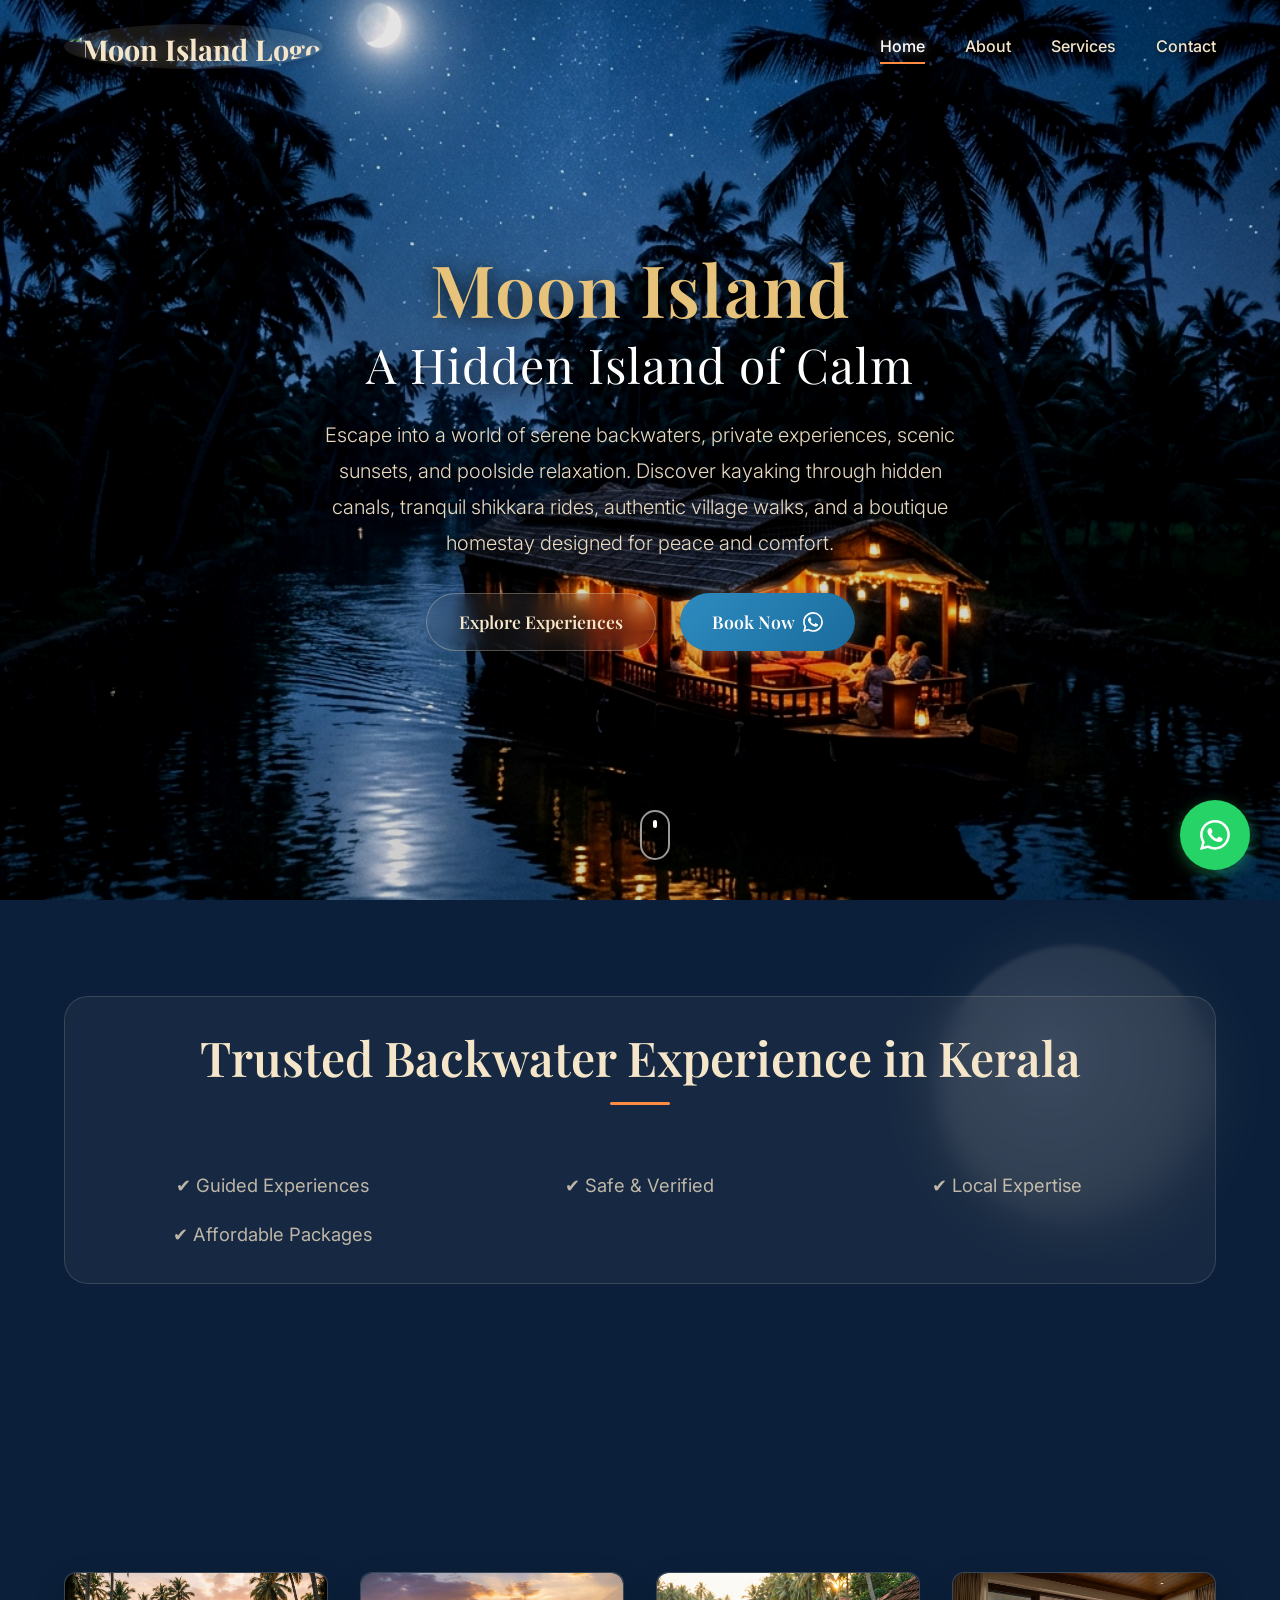
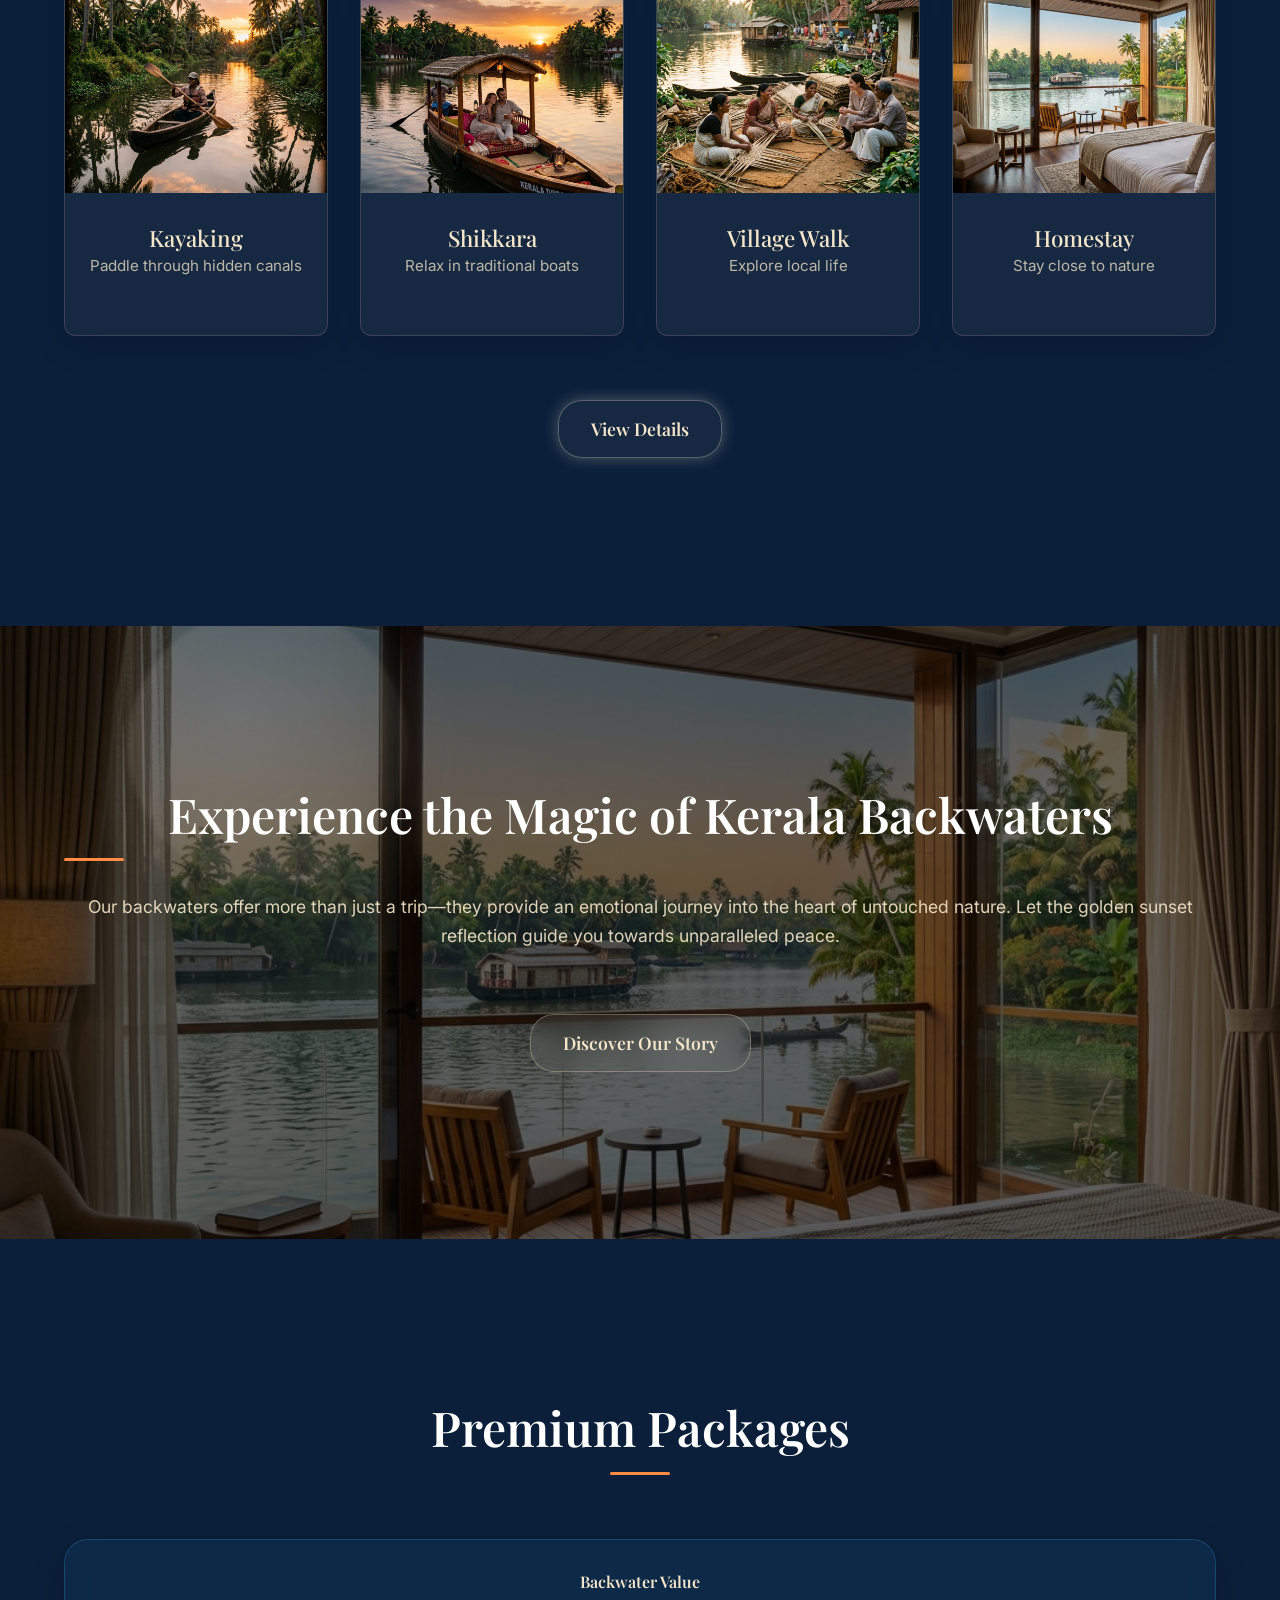
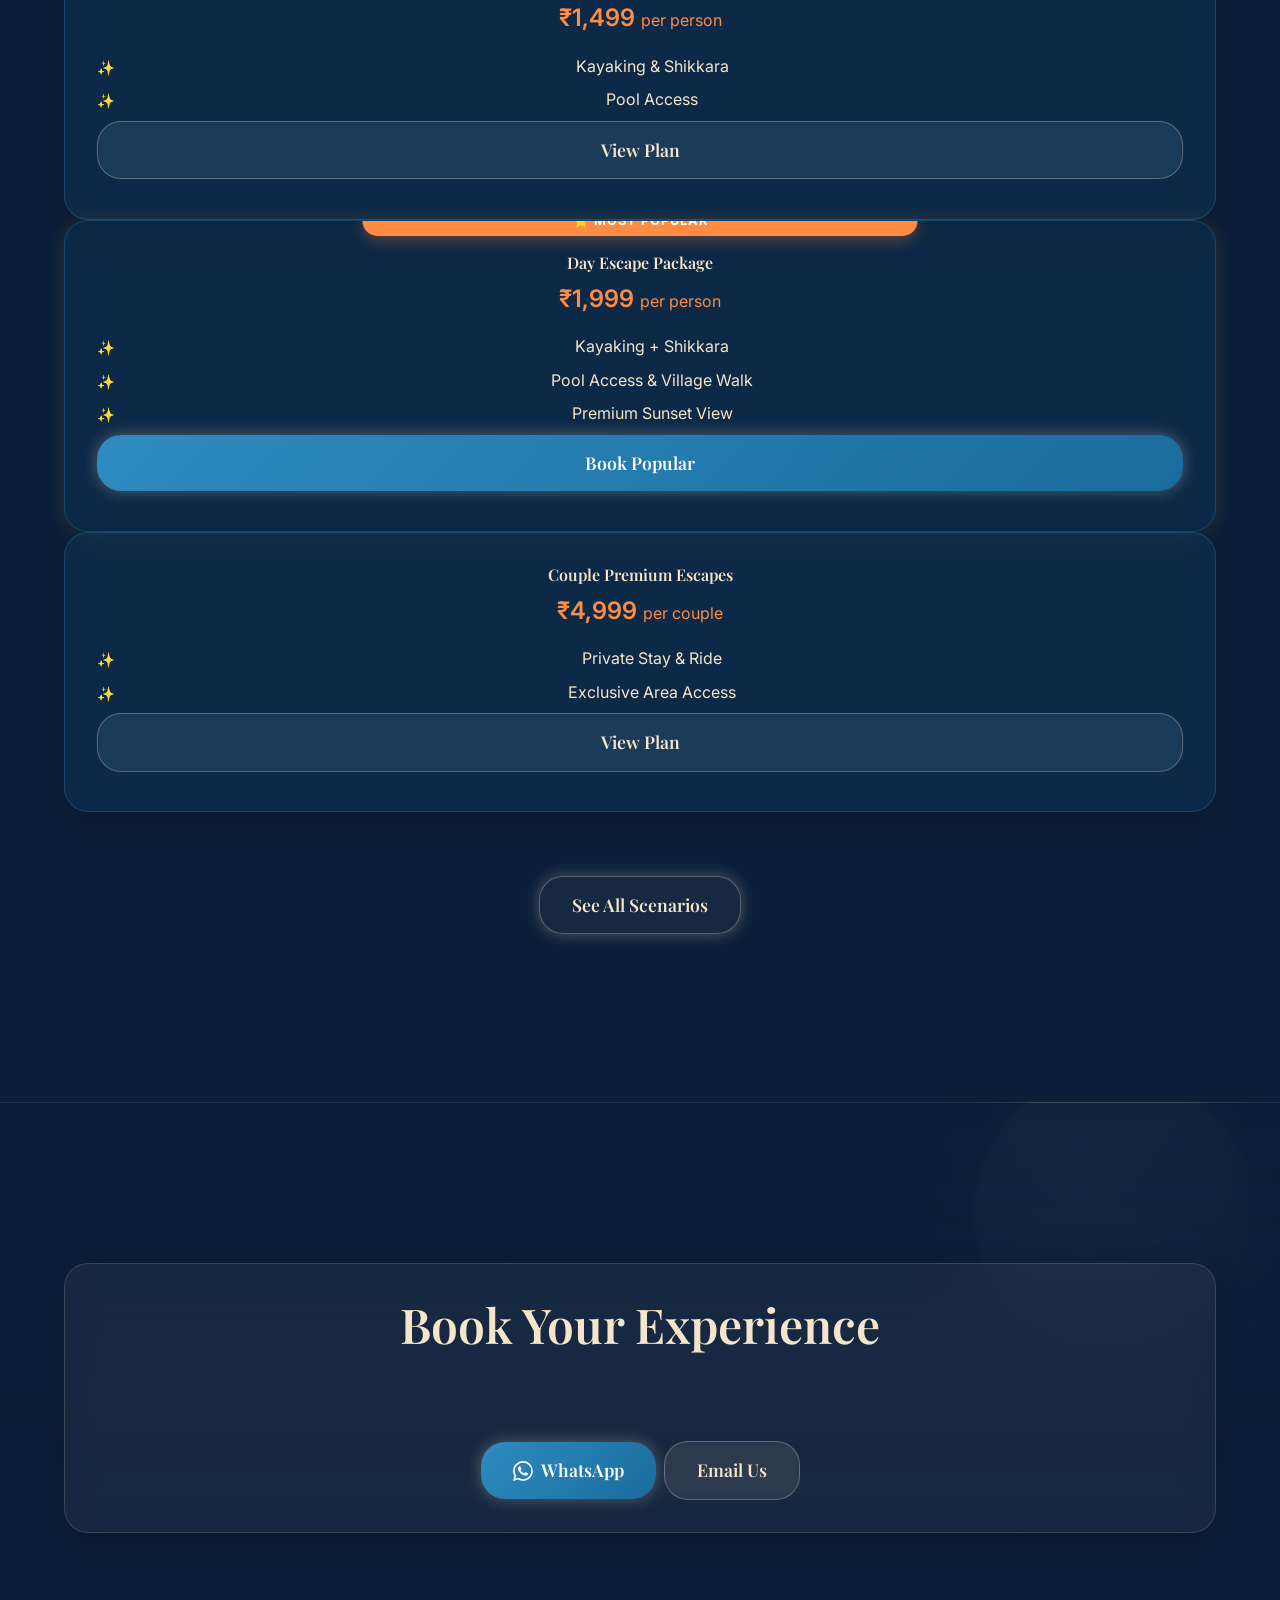
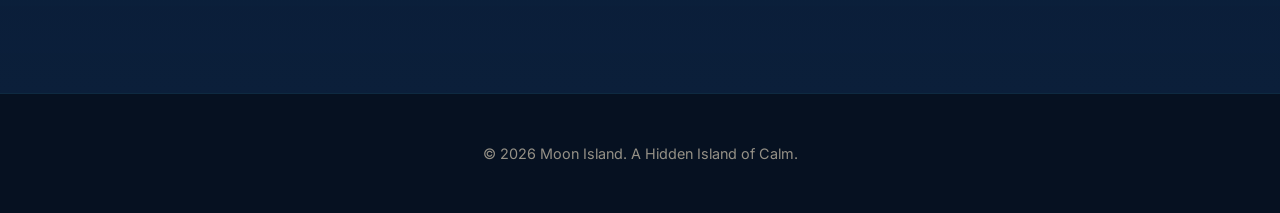
==== index.html @ 47bbe2ef "upload website files" ====
<!DOCTYPE html>
<html lang="en">
<head>
    <meta charset="UTF-8">
    <meta name="viewport" content="width=device-width, initial-scale=1.0">
    <title>Home | Moon Island - Backwater Experience</title>
    <meta name="description" content="Moon Island - A Hidden Island of Calm. Experience kayaking, shikkara rides, and a boutique homestay in Kerala's backwaters.">
    <link rel="preconnect" href="https://fonts.googleapis.com">
    <link rel="preconnect" href="https://fonts.gstatic.com" crossorigin>
    <link href="https://fonts.googleapis.com/css2?family=Playfair+Display:ital,wght@0,400;0,500;0,600;0,700;1,400;1,500&family=Inter:wght@300;400;500;600&display=swap" rel="stylesheet">
    <link rel="stylesheet" href="style.css">
</head>
<body>
    <div class="water-overlay"></div>

    <header class="navbar">
        <a href="index.html" class="logo">
            <img src="moon island logo.png" alt="Moon Island Logo" class="brand-logo">
        </a>
        <nav class="nav-links">
            <a href="index.html" class="nav-link active">Home</a>
            <a href="about.html" class="nav-link">About</a>
            <a href="services.html" class="nav-link">Services</a>
            <a href="contact.html" class="nav-link">Contact</a>
        </nav>
        <button class="menu-btn" aria-label="Menu" id="menu-toggle">
            <span></span><span></span><span></span>
        </button>
    </header>

    <main>
        <!-- HERO SECTION -->
        <section class="hero-wrapper">
            <video class="hero-bg-video" autoplay muted loop playsinline preload="auto" disablePictureInPicture poster="assets/hero.png">
                <source src="moon island vedio hero.mp4" type="video/mp4">
            </video>
            <div class="hero-gradient-overlay"></div>
            
            <div class="container hero-content">
                <h1 class="hero-title hero-fade-up">Moon Island</h1>
                <h2 class="hero-subtitle hero-delay-fade">A Hidden Island of Calm</h2>
                <p class="hero-text hero-soft-fade">Escape into a world of serene backwaters, private experiences, scenic sunsets, and poolside relaxation. Discover kayaking through hidden canals, tranquil shikkara rides, authentic village walks, and a boutique homestay designed for peace and comfort.</p>
                <div class="hero-btns hero-btns-container">
                    <a href="services.html" class="btn btn-outline ripple water-ripple btn-scale-in blur-btn">Explore Experiences</a>
                    <a href="https://wa.me/919746167994" class="btn btn-primary ripple water-ripple btn-scale-in glow-btn flex-center" aria-label="Book via WhatsApp">Book Now <svg xmlns="http://www.w3.org/2000/svg" width="20" height="20" fill="currentColor" class="bi bi-whatsapp ml-2" viewBox="0 0 16 16" style="margin-left: 8px;"><path d="M13.601 2.326A7.854 7.854 0 0 0 7.994 0C3.627 0 .068 3.558.064 7.926c0 1.399.366 2.76 1.057 3.965L0 16l4.204-1.102a7.933 7.933 0 0 0 3.79.965h.004c4.368 0 7.926-3.558 7.93-7.93A7.898 7.898 0 0 0 13.6 2.326zM7.994 14.521a6.573 6.573 0 0 1-3.356-.92l-.24-.144-2.494.654.666-2.433-.156-.251a6.56 6.56 0 0 1-1.007-3.505c0-3.626 2.957-6.584 6.591-6.584a6.59 6.59 0 0 1 4.66 1.931 6.557 6.557 0 0 1 1.928 4.66c-.004 3.639-2.961 6.592-6.592 6.592zm3.615-4.934c-.197-.099-1.17-.578-1.353-.646-.182-.065-.315-.099-.445.099-.133.197-.513.646-.627.775-.114.133-.232.148-.43.05-.197-.1-.836-.308-1.592-.985-.59-.525-.985-1.175-1.103-1.372-.114-.198-.011-.304.088-.403.087-.088.197-.232.296-.346.1-.114.133-.198.198-.33.065-.134.034-.248-.015-.347-.05-.099-.445-1.076-.612-1.47-.16-.389-.323-.335-.445-.34-.114-.007-.247-.007-.38-.007a.729.729 0 0 0-.529.247c-.182.198-.691.677-.691 1.654 0 .977.71 1.916.81 2.049.098.133 1.394 2.132 3.383 2.992.47.205.84.326 1.129.418.475.152.904.129 1.246.08.38-.058 1.171-.48 1.338-.943.164-.464.164-.86.114-.943-.049-.084-.182-.133-.38-.232z"/></svg></a>
                </div>
            </div>

            <div class="scroll-indicator fade-up-element">
                <div class="mouse">
                    <div class="wheel"></div>
                </div>
            </div>
        </section>

        <!-- TRUST SECTION -->
        <section class="trust-section page-with-moon" style="padding-top: 6rem; padding-bottom: 4rem;">
            <div class="container center glass-container rounded-2xl p-4">
                <h2 class="section-heading center fade-up-element text-white">Trusted Backwater Experience in Kerala</h2>
                <div class="compact-grid mt-4 fade-up-element text-sand-muted" style="gap: 1rem; text-align: center;">
                    <div>✔ Guided Experiences</div>
                    <div>✔ Safe & Verified</div>
                    <div>✔ Local Expertise</div>
                    <div>✔ Affordable Packages</div>
                </div>
            </div>
            <div class="animated-moon" style="top: 10%; right: 5%;"></div>
        </section>

        <!-- ACTIVITIES PREVIEW -->
        <section class="activities-preview experiences-section">
            <div class="container">
                <div class="activities-grid premium-cards-grid">
                    <!-- Kayaking -->
                    <div class="activity-card glass-card rounded-2xl card-lift fade-up-element delay-1">
                        <div class="activity-image img-zoom preview-img">
                            <img src="assets/kayak.png" alt="Kayaking" loading="lazy">
                        </div>
                        <div class="activity-details minimal-details">
                            <h3>Kayaking</h3>
                            <p class="text-sand-muted line-clamp">Paddle through hidden canals</p>
                        </div>
                    </div>

                    <!-- Shikkara -->
                    <div class="activity-card glass-card rounded-2xl card-lift fade-up-element delay-2">
                        <div class="activity-image img-zoom preview-img">
                            <img src="assets/boat.png" alt="Shikkara Ride" loading="lazy">
                        </div>
                        <div class="activity-details minimal-details">
                            <h3>Shikkara</h3>
                            <p class="text-sand-muted line-clamp">Relax in traditional boats</p>
                        </div>
                    </div>

                    <!-- Village Walk -->
                    <div class="activity-card glass-card rounded-2xl card-lift fade-up-element delay-3">
                        <div class="activity-image img-zoom preview-img">
                            <img src="assets/village.png" alt="Village Walk" loading="lazy">
                        </div>
                        <div class="activity-details minimal-details">
                            <h3>Village Walk</h3>
                            <p class="text-sand-muted line-clamp">Explore local life</p>
                        </div>
                    </div>

                    <!-- Homestay -->
                    <div class="activity-card glass-card rounded-2xl card-lift fade-up-element delay-4">
                        <div class="activity-image img-zoom preview-img">
                            <img src="assets/homestay.png" alt="Homestay" loading="lazy">
                        </div>
                        <div class="activity-details minimal-details">
                            <h3>Homestay</h3>
                            <p class="text-sand-muted line-clamp">Stay close to nature</p>
                        </div>
                    </div>
                </div>
                
                <div class="center mt-4 fade-up-element delay-5">
                    <a href="services.html" class="btn btn-outline ripple glow-btn round-2xl">View Details</a>
                </div>
            </div>
        </section>

        <!-- FEATURED SECTION -->
        <section class="featured-section page-with-moon" style="position: relative; overflow: hidden; padding: 6rem 0;">
            <div class="hero-bg-img" style="background-image: url('assets/homestay.png'); filter: brightness(0.4); position: absolute; top: 0; left: 0; width: 100%; height: 120%; z-index: -3;"></div>
            <div class="animated-moon" style="top: -20px; left: 10%;"></div>
            <div class="container center text-white fade-up-element">
                <h2 class="section-heading hero-fade-up">Experience the Magic of Kerala Backwaters</h2>
                <p class="mt-2 text-lg hero-soft-fade max-w-lg mx-auto" style="color: rgba(245, 230, 202, 0.9);">Our backwaters offer more than just a trip—they provide an emotional journey into the heart of untouched nature. Let the golden sunset reflection guide you towards unparalleled peace.</p>
                <a href="about.html" class="btn btn-outline ripple btn-scale mt-4 blur-btn round-2xl">Discover Our Story</a>
            </div>
        </section>

        <!-- PACKAGES PREVIEW -->
        <section class="packages-preview experiences-section">
            <div class="container">
                <h2 class="section-heading center fade-up-element">Premium Packages</h2>
                <div class="pkg-grid mt-4">
                    
                    <div class="pkg-card detailed-pkg glass-card rounded-2xl fade-up-element delay-1">
                        <h4>Backwater Value</h4>
                        <div class="pkg-price">₹1,499 <span>per person</span></div>
                        <ul class="styled-list mt-2 mb-4">
                            <li>Kayaking & Shikkara</li>
                            <li>Pool Access</li>
                        </ul>
                        <a href="services.html" class="btn btn-outline w-100 rounded-2xl ripple">View Plan</a>
                    </div>

                    <div class="pkg-card detailed-pkg glass-card rounded-2xl fade-up-element delay-2 highlight-card">
                        <div class="badge glow-badge gold-badge">⭐ Most Popular</div>
                        <h4>Day Escape Package</h4>
                        <div class="pkg-price text-sunset">₹1,999 <span>per person</span></div>
                        <ul class="styled-list mt-2 mb-4">
                            <li>Kayaking + Shikkara</li>
                            <li>Pool Access & Village Walk</li>
                            <li>Premium Sunset View</li>
                        </ul>
                        <a href="contact.html" class="btn btn-primary w-100 rounded-2xl ripple glow-btn">Book Popular</a>
                    </div>

                    <div class="pkg-card detailed-pkg glass-card rounded-2xl fade-up-element delay-3">
                        <h4>Couple Premium Escapes</h4>
                        <div class="pkg-price">₹4,999 <span>per couple</span></div>
                        <ul class="styled-list mt-2 mb-4">
                            <li>Private Stay & Ride</li>
                            <li>Exclusive Area Access</li>
                        </ul>
                        <a href="services.html" class="btn btn-outline w-100 rounded-2xl ripple">View Plan</a>
                    </div>

                </div>
                <div class="center mt-4 fade-up-element">
                    <a href="services.html" class="btn btn-outline ripple glow-btn round-2xl">See All Scenarios</a>
                </div>
            </div>
        </section>

        <!-- FINAL CTA SECTION -->
        <section class="cta-section refined-cta parallax-cta">
            <div class="container fade-up-element content-fade glass-card rounded-2xl p-4">
                <h2 class="section-heading center text-white">Book Your Experience</h2>
                <div class="cta-contacts mt-4 flex-center">
                    <a href="https://wa.me/919746167994" class="btn btn-primary ripple glow-btn round-2xl text-lg flex-center mr-2">
                        <svg xmlns="http://www.w3.org/2000/svg" width="20" height="20" fill="currentColor" class="bi bi-whatsapp mr-2" viewBox="0 0 16 16"><path d="M13.601 2.326A7.854 7.854 0 0 0 7.994 0C3.627 0 .068 3.558.064 7.926c0 1.399.366 2.76 1.057 3.965L0 16l4.204-1.102a7.933 7.933 0 0 0 3.79.965h.004c4.368 0 7.926-3.558 7.93-7.93A7.898 7.898 0 0 0 13.6 2.326zM7.994 14.521a6.573 6.573 0 0 1-3.356-.92l-.24-.144-2.494.654.666-2.433-.156-.251a6.56 6.56 0 0 1-1.007-3.505c0-3.626 2.957-6.584 6.591-6.584a6.59 6.59 0 0 1 4.66 1.931 6.557 6.557 0 0 1 1.928 4.66c-.004 3.639-2.961 6.592-6.592 6.592zm3.615-4.934c-.197-.099-1.17-.578-1.353-.646-.182-.065-.315-.099-.445.099-.133.197-.513.646-.627.775-.114.133-.232.148-.43.05-.197-.1-.836-.308-1.592-.985-.59-.525-.985-1.175-1.103-1.372-.114-.198-.011-.304.088-.403.087-.088.197-.232.296-.346.1-.114.133-.198.198-.33.065-.134.034-.248-.015-.347-.05-.099-.445-1.076-.612-1.47-.16-.389-.323-.335-.445-.34-.114-.007-.247-.007-.38-.007a.729.729 0 0 0-.529.247c-.182.198-.691.677-.691 1.654 0 .977.71 1.916.81 2.049.098.133 1.394 2.132 3.383 2.992.47.205.84.326 1.129.418.475.152.904.129 1.246.08.38-.058 1.171-.48 1.338-.943.164-.464.164-.86.114-.943-.049-.084-.182-.133-.38-.232z"/></svg> WhatsApp
                    </a>
                    <a href="mailto:mooonisland21@gmail.com" class="btn btn-outline ripple round-2xl text-lg flex-center">
                        Email Us
                    </a>
                </div>
            </div>
            
            <!-- Animated Moon Background (Not Hero) -->
            <div class="animated-moon"></div>
        </section>
    </main>

    <footer>
        <p>&copy; 2026 Moon Island. A Hidden Island of Calm.</p>
    </footer>

    <!-- Floating WhatsApp Button -->
    <a href="https://wa.me/919746167994" class="floating-book-btn float-wa" aria-label="WhatsApp Us" target="_blank">
        <svg xmlns="http://www.w3.org/2000/svg" width="30" height="30" fill="currentColor" class="bi bi-whatsapp" viewBox="0 0 16 16">
            <path d="M13.601 2.326A7.854 7.854 0 0 0 7.994 0C3.627 0 .068 3.558.064 7.926c0 1.399.366 2.76 1.057 3.965L0 16l4.204-1.102a7.933 7.933 0 0 0 3.79.965h.004c4.368 0 7.926-3.558 7.93-7.93A7.898 7.898 0 0 0 13.6 2.326zM7.994 14.521a6.573 6.573 0 0 1-3.356-.92l-.24-.144-2.494.654.666-2.433-.156-.251a6.56 6.56 0 0 1-1.007-3.505c0-3.626 2.957-6.584 6.591-6.584a6.59 6.59 0 0 1 4.66 1.931 6.557 6.557 0 0 1 1.928 4.66c-.004 3.639-2.961 6.592-6.592 6.592zm3.615-4.934c-.197-.099-1.17-.578-1.353-.646-.182-.065-.315-.099-.445.099-.133.197-.513.646-.627.775-.114.133-.232.148-.43.05-.197-.1-.836-.308-1.592-.985-.59-.525-.985-1.175-1.103-1.372-.114-.198-.011-.304.088-.403.087-.088.197-.232.296-.346.1-.114.133-.198.198-.33.065-.134.034-.248-.015-.347-.05-.099-.445-1.076-.612-1.47-.16-.389-.323-.335-.445-.34-.114-.007-.247-.007-.38-.007a.729.729 0 0 0-.529.247c-.182.198-.691.677-.691 1.654 0 .977.71 1.916.81 2.049.098.133 1.394 2.132 3.383 2.992.47.205.84.326 1.129.418.475.152.904.129 1.246.08.38-.058 1.171-.48 1.338-.943.164-.464.164-.86.114-.943-.049-.084-.182-.133-.38-.232z"/>
        </svg>
    </a>

    <script src="script.js"></script>
</body>
</html>
---- style.css ----
:root {
    --bg-deep-blue: #0B1F3A;
    --bg-aqua-blue: #2E8BC0;
    --text-sand-beige: #F5E6CA;
    --accent-sunset: #FF8C42;
    
    --bg-gradient: radial-gradient(circle at 50% 50%, #153258 0%, #0B1F3A 80%);
    --glass-bg: rgba(245, 230, 202, 0.05); /* Sand Beige tinted glass */
    --glass-border: rgba(245, 230, 202, 0.15);
    
    --font-heading: 'Playfair Display', serif;
    --font-body: 'Inter', sans-serif;
}

* {
    margin: 0;
    padding: 0;
    box-sizing: border-box;
    scroll-behavior: smooth;
}

body {
    font-family: var(--font-body);
    background: var(--bg-deep-blue);
    color: var(--text-sand-beige);
    line-height: 1.6;
    overflow-x: hidden;
}

/* Water Overlay Animation (Subtle) */
.water-overlay {
    position: fixed;
    top: 0;
    left: 0;
    width: 100vw;
    height: 100vh;
    background: url('data:image/svg+xml;utf8,<svg viewBox="0 0 200 200" xmlns="http://www.w3.org/2000/svg"><filter id="noiseFilter"><feTurbulence type="fractalNoise" baseFrequency="0.015" numOctaves="3" stitchTiles="stitch"/></filter><rect width="100%" height="100%" filter="url(%23noiseFilter)" opacity="0.05" fill="%232E8BC0" /></svg>');
    opacity: 0.1;
    pointer-events: none;
    z-index: 9999;
    animation: driftWater 20s linear infinite;
    mix-blend-mode: overlay;
}
@keyframes driftWater {
    0% { background-position: 0 0; }
    100% { background-position: 200px 200px; }
}

/* Typography */
h1, h2, h3, h4, .word-reveal {
    font-family: var(--font-heading);
    font-weight: 600;
    line-height: 1.2;
    color: #fff;
}
p {
    color: rgba(245, 230, 202, 0.85); /* Slightly muted sand beige */
}

a { text-decoration: none; color: inherit; }
ul { list-style: none; }

.container {
    width: 90%;
    max-width: 1200px;
    margin: 0 auto;
    padding: 4rem 0;
}

.visually-hidden {
    position: absolute; width: 1px; height: 1px; overflow: hidden;
}

.center { text-align: center; }
.w-100 { width: 100%; }
.mt-2 { margin-top: 2rem; }
.mt-4 { margin-top: 4rem; }

/* Navbar - Sticky */
.navbar {
    position: fixed;
    top: 0; left: 0; width: 100%;
    padding: 1.5rem 5%;
    display: flex;
    justify-content: space-between;
    align-items: center;
    z-index: 1000;
    transition: background 0.4s ease, padding 0.4s ease, backdrop-filter 0.4s ease;
}

.navbar.scrolled {
    background: rgba(11, 31, 58, 0.85);
    backdrop-filter: blur(16px);
    -webkit-backdrop-filter: blur(16px);
    border-bottom: 1px solid rgba(46, 139, 192, 0.15);
    padding: 1rem 5%;
}

.logo {
    display: flex;
    align-items: center;
    gap: 12px;
    font-family: var(--font-heading);
    font-weight: 700;
    font-size: 1.8rem;
    color: var(--text-sand-beige);
    text-shadow: 0 0 15px rgba(245, 230, 202, 0.3);
}

.brand-logo {
    height: 45px;
    width: auto;
    border-radius: 50%;
    background-color: rgba(245, 230, 202, 0.1); 
    padding: 2px;
    box-shadow: 0 0 10px rgba(0, 0, 0, 0.2);
}

.nav-links {
    display: flex;
    gap: 2.5rem;
}

.nav-link {
    font-size: 1rem;
    font-weight: 500;
    color: var(--text-sand-beige);
    text-shadow: 0 2px 4px rgba(0, 0, 0, 0.6);
    position: relative;
    transition: color 0.3s ease;
}

.nav-link:hover, .nav-link.active {
    color: #fff;
    text-shadow: 0 0 10px rgba(255, 255, 255, 0.4), 0 2px 4px rgba(0, 0, 0, 0.6);
}

.nav-link::after {
    content: '';
    position: absolute;
    bottom: -5px; left: 0;
    width: 0; height: 2px;
    background: var(--accent-sunset);
    transition: width 0.3s cubic-bezier(0.4, 0, 0.2, 1);
}

.nav-link:hover::after, .nav-link.active::after {
    width: 100%;
}

.menu-btn { 
    display: none; 
    background: none;
    border: none;
    cursor: pointer;
    flex-direction: column;
    gap: 5px;
}
.menu-btn span {
    display: block;
    width: 25px; height: 2px;
    background: var(--text-sand-beige);
    transition: 0.3s;
}

/* Glass UI Components */
.glass-card {
    background: var(--glass-bg);
    backdrop-filter: blur(16px);
    -webkit-backdrop-filter: blur(16px);
    border: 1px solid var(--glass-border);
    border-radius: 20px;
    padding: 2.5rem;
    box-shadow: 0 10px 30px rgba(0, 0, 0, 0.2);
    transition: transform 0.4s cubic-bezier(0.175, 0.885, 0.32, 1.275), box-shadow 0.4s ease, border-color 0.4s ease;
    position: relative;
    overflow: hidden;
}

/* 3D Hover Tilt applied via JS, but base transitions here */
.card-3d:hover {
    border-color: rgba(46, 139, 192, 0.4);
    box-shadow: 0 15px 40px rgba(46, 139, 192, 0.15);
}

/* Floating Motion */
.float-ui {
    animation: gentleUpAndDown 6s ease-in-out infinite alternate;
}
.float-ui-delayed {
    animation: gentleUpAndDown 6s ease-in-out 3s infinite alternate;
}
@keyframes gentleUpAndDown {
    0% { transform: translateY(0px); }
    100% { transform: translateY(-15px); }
}

/* Buttons */
.btn {
    display: inline-block;
    padding: 14px 32px;
    border-radius: 50px;
    font-family: var(--font-heading);
    font-weight: 600;
    font-size: 1.1rem;
    cursor: pointer;
    transition: all 0.3s ease;
    border: none;
    position: relative;
    overflow: hidden;
    z-index: 1;
    text-align: center;
}

.btn-primary {
    background: linear-gradient(135deg, var(--bg-aqua-blue), #1A6C9C);
    color: #fff;
    box-shadow: 0 4px 15px rgba(46, 139, 192, 0.4);
}

.btn-primary:hover {
    box-shadow: 0 8px 25px rgba(46, 139, 192, 0.6);
    transform: translateY(-3px);
}

.btn-outline {
    background: rgba(245, 230, 202, 0.05);
    color: var(--text-sand-beige);
    border: 1px solid rgba(245, 230, 202, 0.3);
    backdrop-filter: blur(4px);
}

.btn-outline:hover {
    background: rgba(46, 139, 192, 0.1);
    border-color: var(--bg-aqua-blue);
    color: #fff;
    transform: translateY(-3px);
}

.btn-accent {
    background: linear-gradient(135deg, var(--accent-sunset), #E06C22);
    color: #fff;
    box-shadow: 0 4px 15px rgba(255, 140, 66, 0.4);
    font-size: 1.2rem;
    padding: 16px 40px;
}
.btn-accent:hover {
    box-shadow: 0 0 25px rgba(255, 140, 66, 0.8);
    transform: translateY(-3px) scale(1.02);
}

/* Ripple */
.ripple { position: relative; }
.ripple-span {
    position: absolute;
    border-radius: 50%;
    transform: scale(0);
    animation: rippleAnim 0.6s linear;
    background-color: rgba(255, 255, 255, 0.3);
    pointer-events: none;
}
@keyframes rippleAnim {
    to { transform: scale(4); opacity: 0; }
}

/* Pages Global Settings */
main {
    padding-top: 0; /* managed per section if needed */
    min-height: 100vh;
}

/* Smooth Fade + Slide Animations */
.fade-up-element {
    opacity: 0;
    transform: translateY(40px);
    transition: opacity 1s cubic-bezier(0.2, 0.8, 0.2, 1), transform 1s cubic-bezier(0.2, 0.8, 0.2, 1);
}
.slide-in-left {
    opacity: 0;
    transform: translateX(-50px);
    transition: opacity 1s cubic-bezier(0.2, 0.8, 0.2, 1), transform 1s cubic-bezier(0.2, 0.8, 0.2, 1);
}
.slide-in-right {
    opacity: 0;
    transform: translateX(50px);
    transition: opacity 1s cubic-bezier(0.2, 0.8, 0.2, 1), transform 1s cubic-bezier(0.2, 0.8, 0.2, 1);
}
.is-visible {
    opacity: 1 !important;
    transform: translate(0, 0) !important;
}

/* HERO SECTION (HOME FULLSCREEN) */
.hero-wrapper {
    position: relative;
    height: 100vh;
    display: flex;
    align-items: center;
    justify-content: center;
    overflow: hidden;
}

.hero-bg-img {
    position: absolute;
    top: 0; left: 0; width: 100%; height: 100%;
    background-image: url('assets/hero.png'), linear-gradient(180deg, var(--bg-deep-blue), var(--bg-aqua-blue));
    background-size: cover;
    background-position: center;
    z-index: -2;
    animation: slowHeroZoom 30s infinite alternate ease-in-out;
}
@keyframes slowHeroZoom {
    0% { transform: scale(1); }
    100% { transform: scale(1.15); }
}

.hero-gradient-overlay {
    position: absolute;
    top: 0; left: 0; width: 100%; height: 100%;
    /* Dark gradient overlay up to 20% maximum for premium feel */
    background: linear-gradient(to bottom, rgba(0,0,0,0.1) 0%, rgba(0,0,0,0.2) 100%);
    z-index: -1;
}

.hero-bg-video {
    position: absolute;
    top: 0; left: 0; 
    width: 100%; height: 100%; 
    min-width: 100%; min-height: 100%;
    object-fit: cover;
    z-index: -2;
    /* Hardware acceleration and crisp rendering */
    transform: translateZ(0);
    will-change: transform;
    /* Clarity and premium aesthetic filters */
    filter: contrast(1.05) brightness(1.08) saturate(1.1);
}

.hero-content {
    text-align: center;
    z-index: 10;
    max-width: 900px;
    display: flex;
    flex-direction: column;
    align-items: center;
}

.hero-title {
    font-size: 4.5rem;
    font-weight: 600;
    color: #E6C27A; /* A beautiful warm golden sand color */
    margin-bottom: 0.5rem;
    line-height: 1.1;
    letter-spacing: 1px;
    text-shadow: 0px 4px 20px rgba(0,0,0,0.9);
    opacity: 1;
}

.hero-subtitle {
    font-size: 3rem;
    color: #FFFFFF;
    margin-bottom: 1.5rem;
    font-weight: 400;
    letter-spacing: 1px;
    text-shadow: 0px 6px 25px rgba(0,0,0,0.9);
}

.hero-text {
    font-size: 1.25rem;
    color: rgba(245, 230, 202, 0.95);
    line-height: 1.8;
    max-width: 650px;
    margin-bottom: 2rem;
    font-weight: 300;
    text-shadow: 0px 4px 12px rgba(0,0,0,0.9);
}

.hero-btns-container {
    display: flex;
    gap: 1.5rem;
    justify-content: center;
}

.hero-fade-up {
    animation: cinFadeUp 1.5s cubic-bezier(0.2, 0.8, 0.2, 1) forwards 0.5s;
}
.hero-delay-fade {
    animation: cinFadeIn 1.5s cubic-bezier(0.2, 0.8, 0.2, 1) forwards 1s;
}
.hero-soft-fade {
    animation: cinFadeIn 1.5s cubic-bezier(0.2, 0.8, 0.2, 1) forwards 1.5s;
}
.btn-scale-in {
    opacity: 0;
    animation: cinScaleIn 1s cubic-bezier(0.2, 0.8, 0.2, 1) forwards;
}
.btn-scale-in:nth-child(1) { animation-delay: 1.8s; }
.btn-scale-in:nth-child(2) { animation-delay: 2s; }

@keyframes cinFadeUp {
    0% { opacity: 0; transform: translateY(40px); }
    100% { opacity: 1; transform: translateY(0); }
}
@keyframes cinFadeIn {
    0% { opacity: 0; }
    100% { opacity: 1; }
}
@keyframes cinScaleIn {
    0% { opacity: 0; transform: scale(0.9); }
    100% { opacity: 1; transform: scale(1); }
}

/* Scroll Indicator */
.scroll-indicator {
    position: absolute;
    bottom: 40px;
    left: 50%;
    transform: translateX(-50%);
    z-index: 10;
    opacity: 0;
    animation: cinFadeUp 1.5s forwards 2.5s;
}
.mouse {
    width: 30px;
    height: 50px;
    border: 2px solid rgba(255, 255, 255, 0.6);
    border-radius: 15px;
    position: relative;
}
.wheel {
    width: 4px;
    height: 8px;
    background: #fff;
    border-radius: 2px;
    position: absolute;
    top: 8px;
    left: 50%;
    transform: translateX(-50%);
    animation: scrollWheel 2s infinite ease-in-out;
}
@keyframes scrollWheel {
    0% { top: 8px; opacity: 1; }
    100% { top: 24px; opacity: 0; }
}
/* WELCOME SECTION - Side Passing */
.welcome-section {
    padding: 6rem 0;
    background: var(--bg-gradient);
    position: relative;
    overflow: hidden;
}
.side-passing-layout {
    display: flex;
    align-items: center;
    justify-content: space-between;
    gap: 4rem;
}
.side-passing-layout.reverse {
    flex-direction: row-reverse;
}
.side-content { flex: 1; }
.side-image {
    flex: 1;
    position: relative;
    border-radius: 20px;
    overflow: hidden;
    box-shadow: 0 20px 50px rgba(0,0,0,0.4);
    height: 450px;
}
.side-image img {
    width: 100%; height: 100%; object-fit: cover;
}

/* Section Titles */
.section-heading {
    font-size: 3rem;
    color: #fff;
    margin-bottom: 1.5rem;
    position: relative;
}
.section-heading::after {
    content: '';
    display: block;
    width: 60px;
    height: 3px;
    background: var(--accent-sunset);
    margin-top: 15px;
    border-radius: 2px;
}
body::-webkit-scrollbar {
    width: 8px;
}

body::-webkit-scrollbar-track {
    background: var(--bg-navy-dark);
}

body::-webkit-scrollbar-thumb {
    background-color: var(--gold-accent);
    border-radius: 4px;
}

/* ==============================================================
   ULTRA-PREMIUM UPGRADES (NEW)
============================================================== */

/* Typography Utils */
.text-aqua { color: var(--bg-aqua-blue); }
.text-sunset { color: var(--sunset-gold); }
.text-sand-muted { color: var(--sand-beige-muted); }
.text-white { color: var(--text-white); }
.text-lg { font-size: 1.1rem; }
.fw-normal { font-weight: 400; }
.line-clamp {
    display: -webkit-box;
    -webkit-line-clamp: 2;
    line-clamp: 2;
    -webkit-box-orient: vertical;  
    overflow: hidden;
}

/* Rounded Utilities */
.rounded-2xl, .round-2xl { border-radius: 1.5rem !important; }
.p-4 { padding: 2rem !important; }
.mb-8 { margin-bottom: 4rem; }
.mt-8 { margin-top: 4rem; }
.w-100 { width: 100%; }
.flex-center { display: flex; align-items: center; justify-content: center; }
.mr-2 { margin-right: 0.5rem; }

/* Enhanced Typography & Reveal */
.word-reveal .word {
    display: inline-block;
    opacity: 0;
    transform: translateY(30px);
    transition: opacity 1.2s cubic-bezier(0.16, 1, 0.3, 1), transform 1.2s cubic-bezier(0.16, 1, 0.3, 1);
}
.word-reveal.is-visible .word {
    opacity: 1;
    transform: translateY(0);
}
.word-reveal.is-visible .word:nth-child(1) { transition-delay: 0.1s; }
.word-reveal.is-visible .word:nth-child(2) { transition-delay: 0.4s; }

/* Glowing Effects */
.glow-btn {
    box-shadow: 0 0 15px rgba(245, 230, 202, 0.3);
    transition: box-shadow 0.3s ease, transform 0.3s ease, background 0.3s ease;
}
.glow-btn:hover {
    box-shadow: 0 0 25px rgba(245, 230, 202, 0.5);
    background: var(--gold-accent);
    color: var(--bg-navy-dark);
}
.premium-glow-section {
    position: relative;
    background: radial-gradient(circle at center, rgba(31, 58, 89, 0.2) 0%, transparent 70%);
}
.glow-text {
    text-shadow: 0 0 10px rgba(245,230,202, 0.4);
}

/* Background Moon Animation */
.page-with-moon { position: relative; overflow-x: hidden; }
.animated-moon {
    position: absolute;
    width: 280px;
    height: 280px;
    border-radius: 50%;
    /* Soft glowing moon with slight blur for depth */
    background: radial-gradient(circle at 40% 40%, rgba(255,255,255,0.8), rgba(238,221,204,0.6) 60%, transparent 100%);
    box-shadow: 0 0 80px rgba(245, 230, 202, 0.4), inset -10px -10px 30px rgba(0,0,0,0.1);
    top: -30px; right: 2%;
    z-index: -2;
    opacity: 0.20; /* Fixed between 15-25% */
    filter: blur(2px);
    /* GPU accelerated transform for smooth performance */
    transform: translateZ(0); 
    will-change: transform, opacity;
    animation: moonDrift 15s infinite alternate ease-in-out;
    pointer-events: none;
}
@keyframes moonDrift {
    0% { transform: translate3d(0, 0, 0) scale(1); opacity: 0.18; }
    100% { transform: translate3d(0, 20px, 0) scale(1.05); opacity: 0.25; }
}

/* Floating Particles */
.particles-container {
    position: absolute; top:0; left:0; width:100%; height:100%; pointer-events:none; z-index:-1;
    background-image: radial-gradient(rgba(245, 230, 202, 0.1) 1px, transparent 1px);
    background-size: 60px 60px;
    opacity: 0.4;
    animation: particlesMove 120s linear infinite;
}
@keyframes particlesMove {
    0% { background-position: 0 0; }
    100% { background-position: 1000px 1000px; }
}

/* Water Ripple Hover */
.water-ripple { position: relative; overflow: hidden; }
.water-ripple::after {
    content: ''; position: absolute; top: 50%; left: 50%; width: 0; height: 0;
    background: rgba(255, 255, 255, 0.2); border-radius: 50%;
    transform: translate(-50%, -50%); transition: width 0.6s ease, height 0.6s ease;
}
.water-ripple:hover::after { width: 350px; height: 350px; }

/* Blur Button */
.blur-btn { backdrop-filter: blur(10px); -webkit-backdrop-filter: blur(10px); background: rgba(255,255,255,0.05); }

/* Glass Container (Panels) */
.glass-container {
    background: var(--glass-bg);
    backdrop-filter: blur(12px);
    -webkit-backdrop-filter: blur(12px);
    border: 1px solid var(--glass-border);
}

/* Services Page Grids & Lists */
.compact-grid {
    display: grid; grid-template-columns: repeat(auto-fit, minmax(280px, 1fr)); gap: 2rem;
}
.detail-card { padding: 1.5rem; text-align: left; }
.styled-list { list-style: none; padding: 0; margin-top: 1rem; }
.styled-list li {
    position: relative; padding-left: 1.5rem; margin-bottom: 0.5rem; color: var(--sand-beige-muted);
}
.styled-list li::before {
    content: '✨'; position: absolute; left: 0; top: 2px; font-size: 0.9rem;
}

/* Badges for Services */
.detailed-pkg { position: relative; padding: 2rem 1.5rem; text-align: left; border: 1px solid var(--glass-border); }
.highlight-card { box-shadow: 0 0 20px rgba(218, 165, 32, 0.15); border-color: rgba(218, 165, 32, 0.5); }
.glow-badge {
    position: absolute; top: -15px; left: 50%; transform: translateX(-50%);
    padding: 0.4rem 1rem; border-radius: 20px; font-weight: 600; font-size: 0.9rem; white-space: nowrap;
    text-transform: uppercase; letter-spacing: 1px; color: #fff;
    box-shadow: 0 0 15px rgba(255,255,255,0.3); z-index: 2;
}
.gold-badge { background: linear-gradient(135deg, #FFD700, #DAA520); color: #000; box-shadow: 0 0 20px rgba(218,165,32,0.6); }
.silver-badge { background: linear-gradient(135deg, #C0C0C0, #A9A9A9); color: #000; box-shadow: 0 0 20px rgba(192,192,192,0.6); }
.pink-badge { background: linear-gradient(135deg, #ff9a9e, #fecfef); color: #000; }
.blue-badge { background: linear-gradient(135deg, #84fab0, #8fd3f4); color: #000; }
.custom-badge { background: var(--sunset-gold); color: #000; }

.pkg-price span { font-size: 1rem; font-weight: 400; color: var(--sand-beige-muted); }

/* Floating WA Button override */
.float-wa {
    background: #25D366 !important;
    border: none !important;
    box-shadow: 0 4px 15px rgba(37, 211, 102, 0.4) !important;
    color: white !important;
    display: flex; align-items: center; justify-content: center;
    transition: transform 0.3s ease, box-shadow 0.3s ease;
    border-radius: 50%;
}
.float-wa:hover {
    transform: scale(1.1) rotate(5deg) !important;
    box-shadow: 0 6px 20px rgba(37, 211, 102, 0.6) !important;
}
.section-heading.center {
    text-align: center;
}
.section-heading.center::after {
    margin: 15px auto 0;
}

/* ACTIVITIES SECTION */
.activities-section {
    padding: 6rem 0;
    background: var(--bg-deep-blue);
}

.activities-grid {
    display: grid;
    grid-template-columns: repeat(auto-fit, minmax(320px, 1fr));
    gap: 2.5rem;
    margin-top: 4rem;
}

.activity-card {
    display: flex;
    flex-direction: column;
    padding: 0;
}

.activity-image {
    height: 220px;
    overflow: hidden;
    border-radius: 20px 20px 0 0;
    position: relative;
}
.activity-image img {
    width: 100%; height: 100%; object-fit: cover;
    transition: transform 0.6s ease;
}
.activity-card:hover .activity-image img {
    transform: scale(1.08);
}
.activity-icon {
    position: absolute;
    bottom: -20px;
    right: 20px;
    width: 50px;
    height: 50px;
    background: var(--bg-aqua-blue);
    border-radius: 50%;
    display: flex;
    align-items: center;
    justify-content: center;
    font-size: 1.5rem;
    box-shadow: 0 5px 15px rgba(0,0,0,0.3);
    z-index: 2;
}

.activity-details {
    padding: 2rem;
    flex: 1;
    display: flex;
    flex-direction: column;
    border-radius: 0 0 20px 20px;
}
.activity-details h3 {
    font-size: 1.5rem;
    margin-bottom: 1rem;
    color: var(--bg-aqua-blue);
}
.activity-details p {
    font-size: 0.95rem;
    margin-bottom: 1.5rem;
    flex: 1;
}
.highlights-list h4 {
    font-size: 1rem;
    color: #fff;
    margin-bottom: 0.8rem;
}
.highlights-list ul {
    margin-bottom: 1rem;
}
.highlights-list li {
    font-size: 0.9rem;
    margin-bottom: 0.5rem;
    padding-left: 1.5rem;
    position: relative;
    color: rgba(245, 230, 202, 0.8);
}
.highlights-list li::before {
    content: '✓';
    position: absolute;
    left: 0;
    color: var(--accent-sunset);
    font-weight: bold;
}

/* WHY CHOOSE US */
.why-us-section {
    padding: 6rem 0;
    background: linear-gradient(135deg, var(--bg-deep-blue), var(--bg-aqua-blue));
    position: relative;
    text-align: center;
}
.why-grid {
    display: flex;
    justify-content: center;
    flex-wrap: wrap;
    gap: 3rem;
    margin-top: 4rem;
}
.why-item {
    flex: 1;
    min-width: 250px;
    max-width: 300px;
}
.why-icon {
    font-size: 3rem;
    margin-bottom: 1.5rem;
    display: inline-block;
    animation: gentleUpAndDown 4s infinite alternate ease-in-out;
}
.why-item h4 {
    font-size: 1.2rem;
    margin-bottom: 1rem;
    color: #fff;
}
.why-item p {
    font-size: 0.95rem;
}

/* CTA SECTION */
.cta-section {
    padding: 8rem 0;
    text-align: center;
    background: var(--bg-gradient);
    border-top: 1px solid rgba(245, 230, 202, 0.1);
}
.cta-section .section-heading::after {
    display: none;
}
.cta-text {
    font-size: 1.2rem;
    max-width: 600px;
    margin: 0 auto 2.5rem;
}

/* PAGE WRAPPERS (About, Services, Contact) */
.page-header {
    height: 60vh;
    display: flex;
    align-items: center;
    justify-content: center;
    position: relative;
    text-align: center;
    overflow: hidden;
}
.page-header-bg {
    position: absolute;
    top: 0; left: 0; width: 100%; height: 100%;
    background-size: cover;
    background-position: center;
    background-attachment: fixed; /* Parallax */
    z-index: -2;
    filter: brightness(0.6);
}
.page-header-overlay {
    position: absolute;
    top: 0; left: 0; width: 100%; height: 100%;
    background: linear-gradient(to top, var(--bg-deep-blue), rgba(11,31,58,0.5));
    z-index: -1;
}
.page-title {
    font-size: 4rem;
    color: #fff;
    text-shadow: 0 5px 15px rgba(0,0,0,0.6);
}

/* ABOUT PAGE */
.story-timeline {
    position: relative;
    margin-top: 4rem;
}
.story-block {
    display: flex;
    align-items: center;
    gap: 4rem;
    margin-bottom: 6rem;
}
.story-block:nth-child(even) {
    flex-direction: row-reverse;
}
.story-text {
    flex: 1;
}
.story-image {
    flex: 1;
    border-radius: 20px;
    height: 400px;
    overflow: hidden;
}
.story-image img {
    width: 100%; height: 100%; object-fit: cover;
}
.story-text h3 {
    font-size: 2rem;
    color: var(--bg-aqua-blue);
    margin-bottom: 1rem;
}

/* Image Gallery Slider Placeholder */
.gallery-slider {
    display: flex;
    gap: 2rem;
    overflow-x: auto;
    padding: 2rem 0;
    scroll-snap-type: x mandatory;
    scrollbar-width: none;
}
.gallery-slider::-webkit-scrollbar { display: none; }
.gallery-item {
    min-width: 350px;
    height: 250px;
    border-radius: 20px;
    overflow: hidden;
    scroll-snap-align: center;
}
.gallery-item img {
    width: 100%; height: 100%; object-fit: cover;
    transition: 0.5s ease;
}
.gallery-item:hover img {
    transform: scale(1.1);
}

/* SERVICES PAGE */
.pricing-section {
    padding: 6rem 0;
    background: var(--bg-gradient);
}
.pricing-grid {
    display: grid;
    grid-template-columns: repeat(auto-fit, minmax(280px, 1fr));
    gap: 2.5rem;
    margin-top: 3rem;
}
.price-card {
    text-align: center;
}
.price-tag {
    font-size: 2.5rem;
    color: var(--accent-sunset);
    font-weight: 700;
    margin: 1.5rem 0;
    font-family: var(--font-heading);
}
.badge {
    position: absolute;
    top: -15px; right: 20px;
    background: var(--accent-sunset);
    color: #fff;
    padding: 5px 15px;
    border-radius: 20px;
    font-size: 0.8rem;
    font-weight: bold;
    box-shadow: 0 5px 15px rgba(255,140,66,0.3);
}

.packages-grid {
    display: grid;
    grid-template-columns: repeat(auto-fit, minmax(200px, 1fr));
    gap: 1.5rem;
    margin-top: 2rem;
}
.pkg-card {
    text-align: center;
    padding: 2rem;
    border-radius: 15px;
    background: rgba(46, 139, 192, 0.1);
    border: 1px solid rgba(46, 139, 192, 0.3);
    transition: 0.4s ease;
}
.pkg-card:hover {
    background: rgba(46, 139, 192, 0.2);
    transform: translateY(-5px);
}
.pkg-card h4 {
    margin-bottom: 0.5rem;
    color: var(--text-sand-beige);
}
.pkg-card .pkg-price {
    font-size: 1.5rem;
    color: var(--accent-sunset);
    font-weight: 600;
}

.notes-section {
    text-align: center;
    margin-top: 4rem;
    padding: 2rem;
    background: rgba(255, 140, 66, 0.1);
    border-radius: 15px;
}
.notes-section p {
    color: var(--accent-sunset);
    font-weight: 500;
}

/* CONTACT PAGE */
.contact-layout {
    display: grid;
    grid-template-columns: 1fr 1fr;
    gap: 4rem;
    padding: 4rem 0;
}
.contact-info {
    display: flex;
    flex-direction: column;
    gap: 2rem;
}
.contact-item {
    display: flex;
    align-items: center;
    gap: 1.5rem;
    padding: 1.5rem;
    background: var(--glass-bg);
    border-radius: 15px;
    border: 1px solid var(--glass-border);
}
.contact-icon {
    font-size: 2rem;
    color: var(--bg-aqua-blue);
}
.contact-item h4 {
    margin-bottom: 0.2rem;
    color: #fff;
}

.contact-form {
    display: flex;
    flex-direction: column;
    gap: 1.5rem;
}
.form-group {
    display: flex;
    flex-direction: column;
    gap: 0.5rem;
}
.form-group label {
    font-weight: 500;
    color: var(--text-sand-beige);
}
.form-control {
    padding: 15px;
    border-radius: 10px;
    border: 1px solid rgba(245, 230, 202, 0.2);
    background: rgba(11, 31, 58, 0.5);
    color: #fff;
    font-family: var(--font-body);
    font-size: 1rem;
    transition: 0.3s;
}
.form-control:focus {
    outline: none;
    border-color: var(--bg-aqua-blue);
    box-shadow: 0 0 10px rgba(46, 139, 192, 0.2);
}
textarea.form-control {
    resize: vertical;
    min-height: 150px;
}

.map-container {
    width: 100%;
    height: 400px;
    border-radius: 20px;
    overflow: hidden;
    margin-top: 4rem;
}

/* Floating Booking Button */
.floating-book-btn {
    position: fixed;
    bottom: 30px;
    right: 30px;
    background: var(--accent-sunset);
    color: #fff;
    width: 70px;
    height: 70px;
    border-radius: 50%;
    display: flex;
    align-items: center;
    justify-content: center;
    font-size: 1.5rem;
    box-shadow: 0 10px 25px rgba(255, 140, 66, 0.5);
    z-index: 1000;
    transition: 0.3s;
    animation: gentlePulse 2s infinite;
}
@keyframes gentlePulse {
    0% { transform: scale(1); box-shadow: 0 10px 25px rgba(255, 140, 66, 0.5); }
    50% { transform: scale(1.05); box-shadow: 0 15px 35px rgba(255, 140, 66, 0.8); }
    100% { transform: scale(1); box-shadow: 0 10px 25px rgba(255, 140, 66, 0.5); }
}
.floating-book-btn:hover {
    transform: scale(1.1) !important;
}

/* Footer */
footer {
    text-align: center;
    padding: 3rem 0;
    background: #061121;
    border-top: 1px solid rgba(46, 139, 192, 0.2);
}
footer p {
    font-size: 0.9rem;
    color: rgba(245, 230, 202, 0.6);
}

/* Cinematic Components */
.intro-container {
    max-width: 800px;
    display: flex;
    flex-direction: column;
    align-items: center;
    text-align: center;
    margin: 0 auto;
}
.text-sand-muted {
    font-size: 1.15rem;
    color: rgba(245, 230, 202, 0.75);
    line-height: 1.8;
}

.experiences-section {
    padding: 6rem 0;
    background: linear-gradient(to bottom, var(--bg-deep-blue), #0B1F3A);
}

.premium-cards-grid {
    grid-template-columns: repeat(4, 1fr) !important;
    gap: 2rem !important;
}

.card-lift {
    border-radius: 12px !important;
    padding: 0 !important;
    transition: transform 0.5s cubic-bezier(0.2, 0.8, 0.2, 1), box-shadow 0.5s cubic-bezier(0.2, 0.8, 0.2, 1) !important;
    box-shadow: 0 10px 30px rgba(0, 0, 0, 0.15) !important;
}

.card-lift:hover {
    transform: translateY(-15px) scale(1.02) !important;
    box-shadow: 0 25px 50px rgba(0, 0, 0, 0.4), 0 0 20px rgba(46, 139, 192, 0.3) !important;
    border-color: rgba(46, 139, 192, 0.5) !important;
}

.img-zoom {
    overflow: hidden;
    position: relative;
    border-radius: 12px 12px 0 0;
}
.img-zoom img {
    transition: transform 0.8s cubic-bezier(0.2, 0.8, 0.2, 1) !important;
    width: 100%;
    height: 100%;
    object-fit: cover;
}
.card-lift:hover .img-zoom img {
    transform: scale(1.1) !important;
}

.minimal-details {
    padding: 2rem 1.5rem !important;
    text-align: center;
}
.minimal-details h3 {
    font-size: 1.4rem !important;
    margin: 0 !important;
    font-weight: 500;
    color: var(--text-sand-beige) !important;
}

.delay-1 { transition-delay: 0.1s; }
.delay-2 { transition-delay: 0.2s; }
.delay-3 { transition-delay: 0.3s; }
.delay-4 { transition-delay: 0.4s; }

.refined-cta {
    background: url('assets/hero.png') center/cover fixed;
    position: relative;
    padding: 10rem 0;
}
.refined-cta::before {
    content: '';
    position: absolute;
    top: 0; left: 0; width: 100%; height: 100%;
    background: linear-gradient(to top, var(--bg-deep-blue) 0%, rgba(11, 31, 58, 0.8) 100%);
}
.content-fade {
    position: relative;
    z-index: 2;
    display: flex;
    flex-direction: column;
    align-items: center;
}

/* Mobile Responsive */
@media (max-width: 992px) {
    .side-passing-layout, .side-passing-layout.reverse {
        flex-direction: column;
    }
    .hero-title { font-size: 3.5rem; }
    .page-title { font-size: 3rem; }
    .contact-layout { grid-template-columns: 1fr; }
    .story-block, .story-block:nth-child(even) { flex-direction: column; }
}

@media (max-width: 768px) {
    .menu-btn { display: flex; }
    .nav-links {
        position: absolute;
        top: 100%;
        left: 0;
        width: 100%;
        background: rgba(11, 31, 58, 0.95);
        backdrop-filter: blur(10px);
        flex-direction: column;
        align-items: center;
        padding: 2rem 0;
        gap: 2rem;
        transform: translateY(-150%);
        opacity: 0;
        transition: 0.4s ease;
        z-index: -1;
    }
    .nav-links.nav-active {
        transform: translateY(0);
        opacity: 1;
    }
    /* Mobile Specific Hero Adjustments */
    .hero-wrapper {
        height: 100svh; /* Prevents jumping when address bar hides */
        background: url('assets/hero.png') center/cover no-repeat !important; /* Seamless load */
    }
    .hero-title {
        font-size: 2.8rem;
        line-height: 1.2;
        margin-bottom: 0.5rem;
    }
    .hero-subtitle {
        font-size: 1.3rem;
        margin-bottom: 1rem;
    }
    .hero-text {
        font-size: 0.95rem;
        padding: 0 1rem;
        margin-bottom: 2rem;
        line-height: 1.6;
    }
    .section-heading { font-size: 2rem; }
    
    /* Remove unwanted scroll mouse icon on mobile */
    .scroll-indicator {
        display: none !important;
    }

    /* =========================================================
       MASSIVE MOBILE PERFORMANCE & LAG FIXES 
       ========================================================= */
    
    * {
        -webkit-tap-highlight-color: transparent;
    }

    /* 1. Disable expensive repaint animations on mobile */
    .water-overlay {
        animation: none !important;
        mix-blend-mode: normal !important; 
        opacity: 0.03 !important; 
    }
    .particles-container {
        animation: none !important; 
    }
    .hero-bg-img {
        animation: none !important; 
    }
    
    /* 2. Optimize blurring and glassmorphism */
    .glass-card, .glass-container {
        backdrop-filter: none !important;
        -webkit-backdrop-filter: none !important;
        background: rgba(15, 40, 70, 0.95) !important; 
        box-shadow: 0 5px 15px rgba(0, 0, 0, 0.3) !important; 
    }
    .blur-btn {
        backdrop-filter: none !important;
        -webkit-backdrop-filter: none !important;
        background: rgba(255, 255, 255, 0.1) !important;
    }
    .navbar.scrolled {
        backdrop-filter: blur(8px) !important; 
        -webkit-backdrop-filter: blur(8px) !important;
    }

    /* 3. Strip expensive filters/glows that lag scroll */
    .animated-moon {
        filter: none !important; 
        box-shadow: 0 0 30px rgba(245, 230, 202, 0.3) !important;
        animation: none !important; 
    }
    .hero-title {
        text-shadow: 0px 2px 8px rgba(0,0,0,0.8) !important; 
    }
    .card-lift {
        transition: none !important; 
    }
    
    /* 4. Fix horizontal overflow issues */
    .container {
        width: 95%;
        padding: 2.5rem 0;
    }
    body, html {
        overflow-x: hidden !important;
        width: 100%;
    }
    
    /* 5. Reduce grid and spacing complexity */
    .premium-cards-grid {
        grid-template-columns: 1fr !important;
        gap: 1.5rem !important;
    }
    .compact-grid {
        grid-template-columns: 1fr !important;
    }
    .contact-layout { 
        gap: 2rem !important;
        padding: 1rem 0 !important;
    }
    .story-block {
        gap: 2rem !important;
        margin-bottom: 3rem !important;
    }

    /* 6. Simplify general animations to pure opacity where possible */
    .fade-up-element, .slide-in-left, .slide-in-right {
        transform: translateY(15px); /* Less travel distance */
    }
    
    /* 7. Ensure videos play well without causing stuck issues */
    .hero-bg-video {
        will-change: auto;
        object-fit: cover !important; /* Premium full-bleed video */
        object-position: center !important; /* Keep center focus */
        background: transparent !important;
    }
    
    /* 8. Make interactive touch areas larger and snappier */
    .btn {
        padding: 14px 20px !important;
        font-size: 1rem !important;
        border-radius: 50px !important; /* Maintain elegant pill shape */
    }
    .hero-btns-container {
        flex-direction: column; /* Stack vertically */
        gap: 1.2rem;
        width: 100%;
        max-width: 300px; /* Keep buttons an elegant width */
        margin: 0 auto;
        padding: 0;
    }
    .hero-btns-container .btn {
        width: 100%;
    }
}
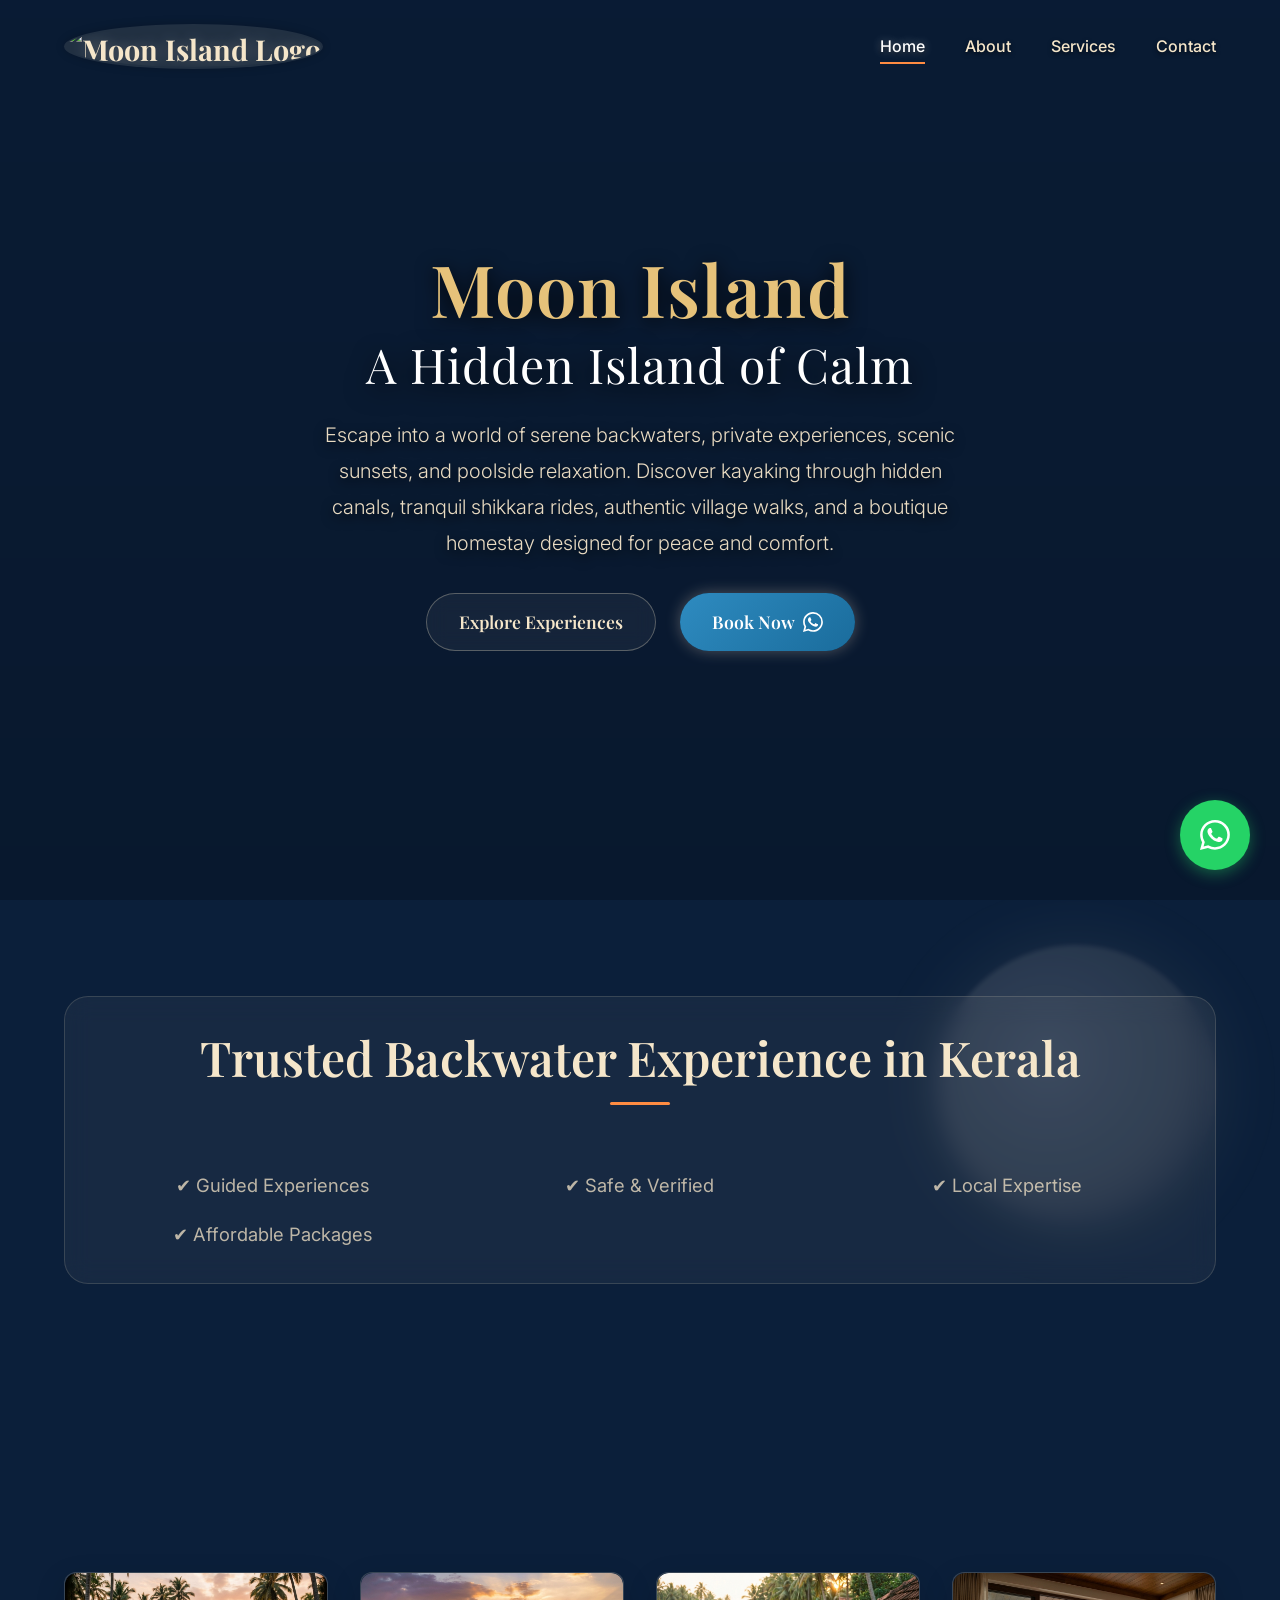
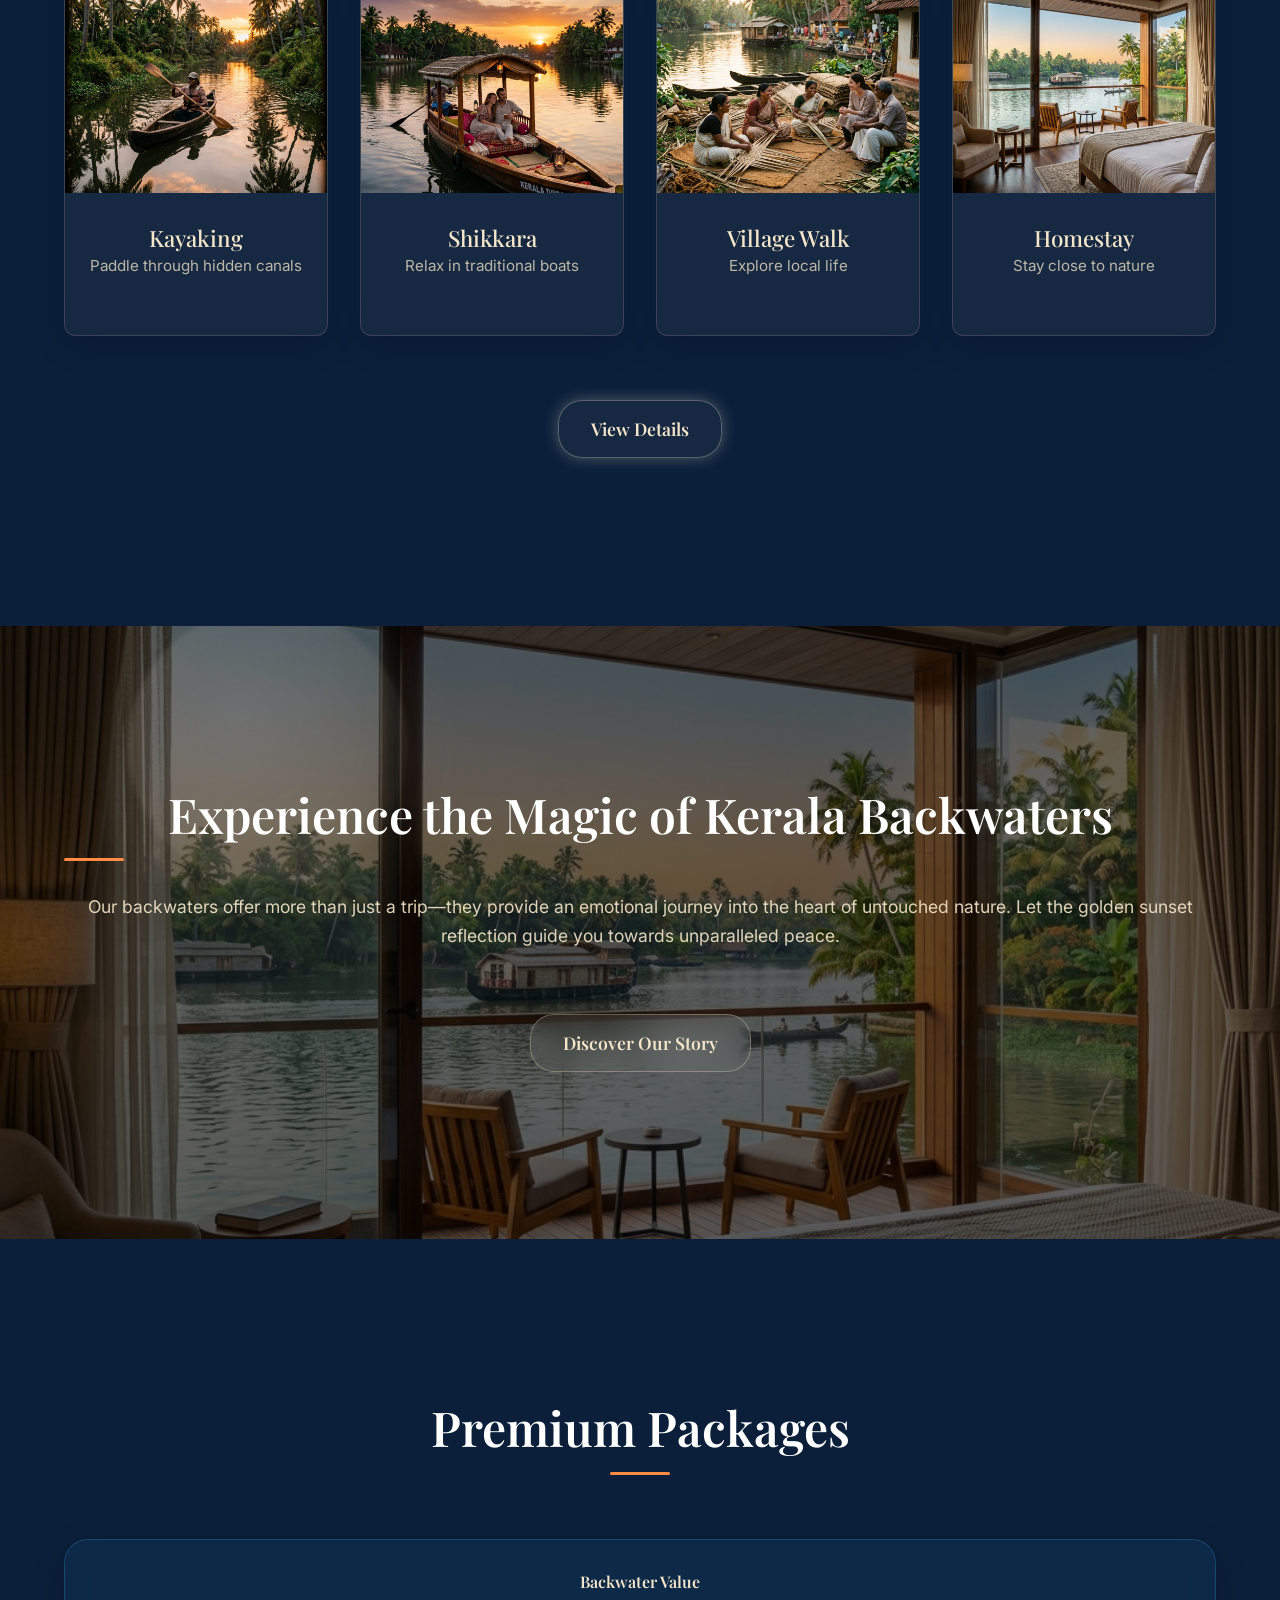
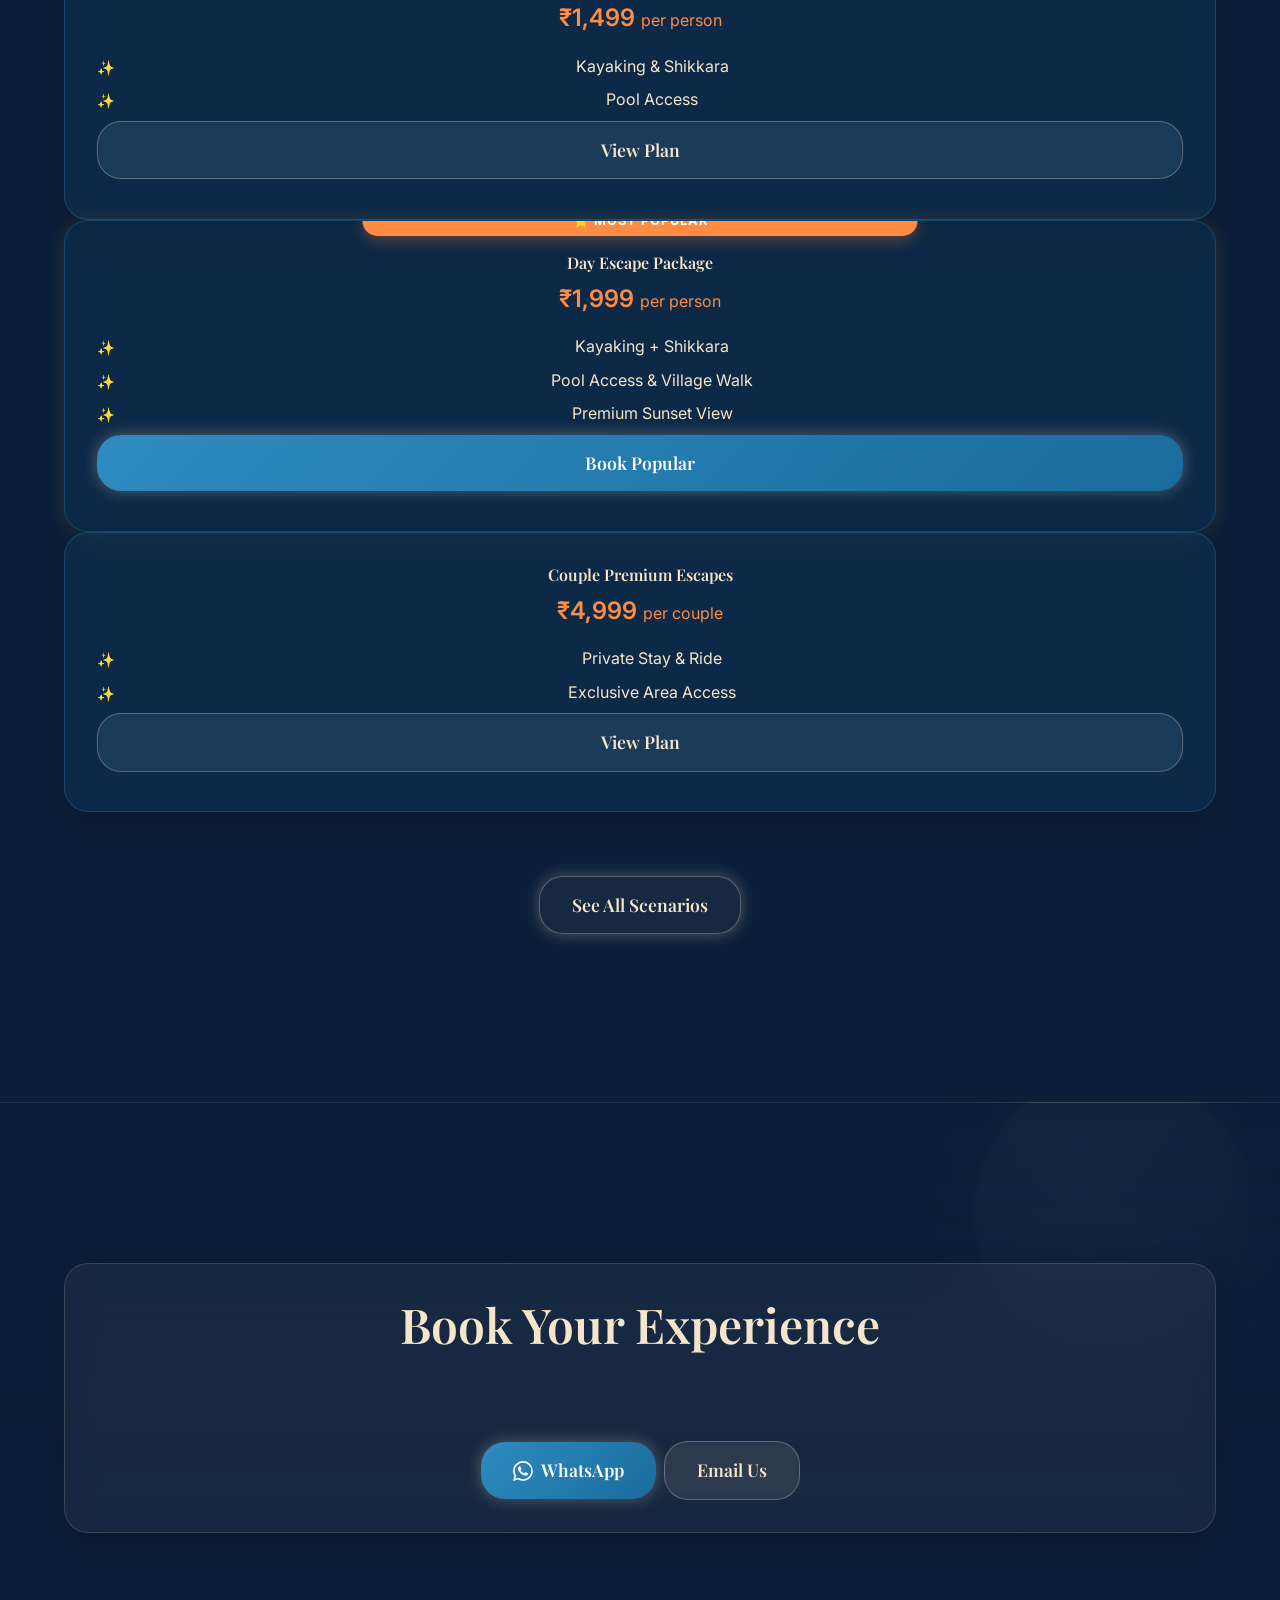
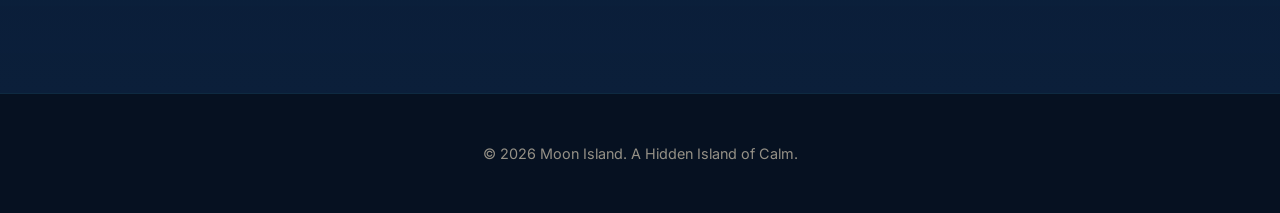
==== commit 219f9593: "upload website files" ====
--- a/index.html
+++ b/index.html
@@ -1,15 +1,20 @@
 <!DOCTYPE html>
 <html lang="en">
+
 <head>
     <meta charset="UTF-8">
     <meta name="viewport" content="width=device-width, initial-scale=1.0">
     <title>Home | Moon Island - Backwater Experience</title>
-    <meta name="description" content="Moon Island - A Hidden Island of Calm. Experience kayaking, shikkara rides, and a boutique homestay in Kerala's backwaters.">
+    <meta name="description"
+        content="Moon Island - A Hidden Island of Calm. Experience kayaking, shikkara rides, and a boutique homestay in Kerala's backwaters.">
     <link rel="preconnect" href="https://fonts.googleapis.com">
     <link rel="preconnect" href="https://fonts.gstatic.com" crossorigin>
-    <link href="https://fonts.googleapis.com/css2?family=Playfair+Display:ital,wght@0,400;0,500;0,600;0,700;1,400;1,500&family=Inter:wght@300;400;500;600&display=swap" rel="stylesheet">
+    <link
+        href="https://fonts.googleapis.com/css2?family=Playfair+Display:ital,wght@0,400;0,500;0,600;0,700;1,400;1,500&family=Inter:wght@300;400;500;600&display=swap"
+        rel="stylesheet">
     <link rel="stylesheet" href="style.css">
 </head>
+
 <body>
     <div class="water-overlay"></div>
 
@@ -31,18 +36,28 @@
     <main>
         <!-- HERO SECTION -->
         <section class="hero-wrapper">
-            <video class="hero-bg-video" autoplay muted loop playsinline preload="auto" disablePictureInPicture poster="assets/hero.png">
-                <source src="moon island vedio hero.mp4" type="video/mp4">
+            <video id="heroVideo" class="hero-bg-video" autoplay muted loop playsinline preload="auto">
+                <source src="assets/moon-island-hero.mp4" type="video/mp4">
             </video>
             <div class="hero-gradient-overlay"></div>
-            
+
             <div class="container hero-content">
                 <h1 class="hero-title hero-fade-up">Moon Island</h1>
                 <h2 class="hero-subtitle hero-delay-fade">A Hidden Island of Calm</h2>
-                <p class="hero-text hero-soft-fade">Escape into a world of serene backwaters, private experiences, scenic sunsets, and poolside relaxation. Discover kayaking through hidden canals, tranquil shikkara rides, authentic village walks, and a boutique homestay designed for peace and comfort.</p>
+                <p class="hero-text hero-soft-fade">Escape into a world of serene backwaters, private experiences,
+                    scenic sunsets, and poolside relaxation. Discover kayaking through hidden canals, tranquil shikkara
+                    rides, authentic village walks, and a boutique homestay designed for peace and comfort.</p>
                 <div class="hero-btns hero-btns-container">
-                    <a href="services.html" class="btn btn-outline ripple water-ripple btn-scale-in blur-btn">Explore Experiences</a>
-                    <a href="https://wa.me/919746167994" class="btn btn-primary ripple water-ripple btn-scale-in glow-btn flex-center" aria-label="Book via WhatsApp">Book Now <svg xmlns="http://www.w3.org/2000/svg" width="20" height="20" fill="currentColor" class="bi bi-whatsapp ml-2" viewBox="0 0 16 16" style="margin-left: 8px;"><path d="M13.601 2.326A7.854 7.854 0 0 0 7.994 0C3.627 0 .068 3.558.064 7.926c0 1.399.366 2.76 1.057 3.965L0 16l4.204-1.102a7.933 7.933 0 0 0 3.79.965h.004c4.368 0 7.926-3.558 7.93-7.93A7.898 7.898 0 0 0 13.6 2.326zM7.994 14.521a6.573 6.573 0 0 1-3.356-.92l-.24-.144-2.494.654.666-2.433-.156-.251a6.56 6.56 0 0 1-1.007-3.505c0-3.626 2.957-6.584 6.591-6.584a6.59 6.59 0 0 1 4.66 1.931 6.557 6.557 0 0 1 1.928 4.66c-.004 3.639-2.961 6.592-6.592 6.592zm3.615-4.934c-.197-.099-1.17-.578-1.353-.646-.182-.065-.315-.099-.445.099-.133.197-.513.646-.627.775-.114.133-.232.148-.43.05-.197-.1-.836-.308-1.592-.985-.59-.525-.985-1.175-1.103-1.372-.114-.198-.011-.304.088-.403.087-.088.197-.232.296-.346.1-.114.133-.198.198-.33.065-.134.034-.248-.015-.347-.05-.099-.445-1.076-.612-1.47-.16-.389-.323-.335-.445-.34-.114-.007-.247-.007-.38-.007a.729.729 0 0 0-.529.247c-.182.198-.691.677-.691 1.654 0 .977.71 1.916.81 2.049.098.133 1.394 2.132 3.383 2.992.47.205.84.326 1.129.418.475.152.904.129 1.246.08.38-.058 1.171-.48 1.338-.943.164-.464.164-.86.114-.943-.049-.084-.182-.133-.38-.232z"/></svg></a>
+                    <a href="services.html" class="btn btn-outline ripple water-ripple btn-scale-in blur-btn">Explore
+                        Experiences</a>
+                    <a href="https://wa.me/919746167994"
+                        class="btn btn-primary ripple water-ripple btn-scale-in glow-btn flex-center"
+                        aria-label="Book via WhatsApp">Book Now <svg xmlns="http://www.w3.org/2000/svg" width="20"
+                            height="20" fill="currentColor" class="bi bi-whatsapp ml-2" viewBox="0 0 16 16"
+                            style="margin-left: 8px;">
+                            <path
+                                d="M13.601 2.326A7.854 7.854 0 0 0 7.994 0C3.627 0 .068 3.558.064 7.926c0 1.399.366 2.76 1.057 3.965L0 16l4.204-1.102a7.933 7.933 0 0 0 3.79.965h.004c4.368 0 7.926-3.558 7.93-7.93A7.898 7.898 0 0 0 13.6 2.326zM7.994 14.521a6.573 6.573 0 0 1-3.356-.92l-.24-.144-2.494.654.666-2.433-.156-.251a6.56 6.56 0 0 1-1.007-3.505c0-3.626 2.957-6.584 6.591-6.584a6.59 6.59 0 0 1 4.66 1.931 6.557 6.557 0 0 1 1.928 4.66c-.004 3.639-2.961 6.592-6.592 6.592zm3.615-4.934c-.197-.099-1.17-.578-1.353-.646-.182-.065-.315-.099-.445.099-.133.197-.513.646-.627.775-.114.133-.232.148-.43.05-.197-.1-.836-.308-1.592-.985-.59-.525-.985-1.175-1.103-1.372-.114-.198-.011-.304.088-.403.087-.088.197-.232.296-.346.1-.114.133-.198.198-.33.065-.134.034-.248-.015-.347-.05-.099-.445-1.076-.612-1.47-.16-.389-.323-.335-.445-.34-.114-.007-.247-.007-.38-.007a.729.729 0 0 0-.529.247c-.182.198-.691.677-.691 1.654 0 .977.71 1.916.81 2.049.098.133 1.394 2.132 3.383 2.992.47.205.84.326 1.129.418.475.152.904.129 1.246.08.38-.058 1.171-.48 1.338-.943.164-.464.164-.86.114-.943-.049-.084-.182-.133-.38-.232z" />
+                        </svg></a>
                 </div>
             </div>
 
@@ -56,7 +71,8 @@
         <!-- TRUST SECTION -->
         <section class="trust-section page-with-moon" style="padding-top: 6rem; padding-bottom: 4rem;">
             <div class="container center glass-container rounded-2xl p-4">
-                <h2 class="section-heading center fade-up-element text-white">Trusted Backwater Experience in Kerala</h2>
+                <h2 class="section-heading center fade-up-element text-white">Trusted Backwater Experience in Kerala
+                </h2>
                 <div class="compact-grid mt-4 fade-up-element text-sand-muted" style="gap: 1rem; text-align: center;">
                     <div>✔ Guided Experiences</div>
                     <div>✔ Safe & Verified</div>
@@ -115,7 +131,7 @@
                         </div>
                     </div>
                 </div>
-                
+
                 <div class="center mt-4 fade-up-element delay-5">
                     <a href="services.html" class="btn btn-outline ripple glow-btn round-2xl">View Details</a>
                 </div>
@@ -124,12 +140,17 @@
 
         <!-- FEATURED SECTION -->
         <section class="featured-section page-with-moon" style="position: relative; overflow: hidden; padding: 6rem 0;">
-            <div class="hero-bg-img" style="background-image: url('assets/homestay.png'); filter: brightness(0.4); position: absolute; top: 0; left: 0; width: 100%; height: 120%; z-index: -3;"></div>
+            <div class="hero-bg-img"
+                style="background-image: url('assets/homestay.png'); filter: brightness(0.4); position: absolute; top: 0; left: 0; width: 100%; height: 120%; z-index: -3;">
+            </div>
             <div class="animated-moon" style="top: -20px; left: 10%;"></div>
             <div class="container center text-white fade-up-element">
                 <h2 class="section-heading hero-fade-up">Experience the Magic of Kerala Backwaters</h2>
-                <p class="mt-2 text-lg hero-soft-fade max-w-lg mx-auto" style="color: rgba(245, 230, 202, 0.9);">Our backwaters offer more than just a trip—they provide an emotional journey into the heart of untouched nature. Let the golden sunset reflection guide you towards unparalleled peace.</p>
-                <a href="about.html" class="btn btn-outline ripple btn-scale mt-4 blur-btn round-2xl">Discover Our Story</a>
+                <p class="mt-2 text-lg hero-soft-fade max-w-lg mx-auto" style="color: rgba(245, 230, 202, 0.9);">Our
+                    backwaters offer more than just a trip—they provide an emotional journey into the heart of untouched
+                    nature. Let the golden sunset reflection guide you towards unparalleled peace.</p>
+                <a href="about.html" class="btn btn-outline ripple btn-scale mt-4 blur-btn round-2xl">Discover Our
+                    Story</a>
             </div>
         </section>
 
@@ -138,7 +159,7 @@
             <div class="container">
                 <h2 class="section-heading center fade-up-element">Premium Packages</h2>
                 <div class="pkg-grid mt-4">
-                    
+
                     <div class="pkg-card detailed-pkg glass-card rounded-2xl fade-up-element delay-1">
                         <h4>Backwater Value</h4>
                         <div class="pkg-price">₹1,499 <span>per person</span></div>
@@ -158,7 +179,8 @@
                             <li>Pool Access & Village Walk</li>
                             <li>Premium Sunset View</li>
                         </ul>
-                        <a href="contact.html" class="btn btn-primary w-100 rounded-2xl ripple glow-btn">Book Popular</a>
+                        <a href="contact.html" class="btn btn-primary w-100 rounded-2xl ripple glow-btn">Book
+                            Popular</a>
                     </div>
 
                     <div class="pkg-card detailed-pkg glass-card rounded-2xl fade-up-element delay-3">
@@ -183,15 +205,21 @@
             <div class="container fade-up-element content-fade glass-card rounded-2xl p-4">
                 <h2 class="section-heading center text-white">Book Your Experience</h2>
                 <div class="cta-contacts mt-4 flex-center">
-                    <a href="https://wa.me/919746167994" class="btn btn-primary ripple glow-btn round-2xl text-lg flex-center mr-2">
-                        <svg xmlns="http://www.w3.org/2000/svg" width="20" height="20" fill="currentColor" class="bi bi-whatsapp mr-2" viewBox="0 0 16 16"><path d="M13.601 2.326A7.854 7.854 0 0 0 7.994 0C3.627 0 .068 3.558.064 7.926c0 1.399.366 2.76 1.057 3.965L0 16l4.204-1.102a7.933 7.933 0 0 0 3.79.965h.004c4.368 0 7.926-3.558 7.93-7.93A7.898 7.898 0 0 0 13.6 2.326zM7.994 14.521a6.573 6.573 0 0 1-3.356-.92l-.24-.144-2.494.654.666-2.433-.156-.251a6.56 6.56 0 0 1-1.007-3.505c0-3.626 2.957-6.584 6.591-6.584a6.59 6.59 0 0 1 4.66 1.931 6.557 6.557 0 0 1 1.928 4.66c-.004 3.639-2.961 6.592-6.592 6.592zm3.615-4.934c-.197-.099-1.17-.578-1.353-.646-.182-.065-.315-.099-.445.099-.133.197-.513.646-.627.775-.114.133-.232.148-.43.05-.197-.1-.836-.308-1.592-.985-.59-.525-.985-1.175-1.103-1.372-.114-.198-.011-.304.088-.403.087-.088.197-.232.296-.346.1-.114.133-.198.198-.33.065-.134.034-.248-.015-.347-.05-.099-.445-1.076-.612-1.47-.16-.389-.323-.335-.445-.34-.114-.007-.247-.007-.38-.007a.729.729 0 0 0-.529.247c-.182.198-.691.677-.691 1.654 0 .977.71 1.916.81 2.049.098.133 1.394 2.132 3.383 2.992.47.205.84.326 1.129.418.475.152.904.129 1.246.08.38-.058 1.171-.48 1.338-.943.164-.464.164-.86.114-.943-.049-.084-.182-.133-.38-.232z"/></svg> WhatsApp
+                    <a href="https://wa.me/919746167994"
+                        class="btn btn-primary ripple glow-btn round-2xl text-lg flex-center mr-2">
+                        <svg xmlns="http://www.w3.org/2000/svg" width="20" height="20" fill="currentColor"
+                            class="bi bi-whatsapp mr-2" viewBox="0 0 16 16">
+                            <path
+                                d="M13.601 2.326A7.854 7.854 0 0 0 7.994 0C3.627 0 .068 3.558.064 7.926c0 1.399.366 2.76 1.057 3.965L0 16l4.204-1.102a7.933 7.933 0 0 0 3.79.965h.004c4.368 0 7.926-3.558 7.93-7.93A7.898 7.898 0 0 0 13.6 2.326zM7.994 14.521a6.573 6.573 0 0 1-3.356-.92l-.24-.144-2.494.654.666-2.433-.156-.251a6.56 6.56 0 0 1-1.007-3.505c0-3.626 2.957-6.584 6.591-6.584a6.59 6.59 0 0 1 4.66 1.931 6.557 6.557 0 0 1 1.928 4.66c-.004 3.639-2.961 6.592-6.592 6.592zm3.615-4.934c-.197-.099-1.17-.578-1.353-.646-.182-.065-.315-.099-.445.099-.133.197-.513.646-.627.775-.114.133-.232.148-.43.05-.197-.1-.836-.308-1.592-.985-.59-.525-.985-1.175-1.103-1.372-.114-.198-.011-.304.088-.403.087-.088.197-.232.296-.346.1-.114.133-.198.198-.33.065-.134.034-.248-.015-.347-.05-.099-.445-1.076-.612-1.47-.16-.389-.323-.335-.445-.34-.114-.007-.247-.007-.38-.007a.729.729 0 0 0-.529.247c-.182.198-.691.677-.691 1.654 0 .977.71 1.916.81 2.049.098.133 1.394 2.132 3.383 2.992.47.205.84.326 1.129.418.475.152.904.129 1.246.08.38-.058 1.171-.48 1.338-.943.164-.464.164-.86.114-.943-.049-.084-.182-.133-.38-.232z" />
+                        </svg> WhatsApp
                     </a>
-                    <a href="mailto:mooonisland21@gmail.com" class="btn btn-outline ripple round-2xl text-lg flex-center">
+                    <a href="mailto:mooonisland21@gmail.com"
+                        class="btn btn-outline ripple round-2xl text-lg flex-center">
                         Email Us
                     </a>
                 </div>
             </div>
-            
+
             <!-- Animated Moon Background (Not Hero) -->
             <div class="animated-moon"></div>
         </section>
@@ -203,11 +231,14 @@
 
     <!-- Floating WhatsApp Button -->
     <a href="https://wa.me/919746167994" class="floating-book-btn float-wa" aria-label="WhatsApp Us" target="_blank">
-        <svg xmlns="http://www.w3.org/2000/svg" width="30" height="30" fill="currentColor" class="bi bi-whatsapp" viewBox="0 0 16 16">
-            <path d="M13.601 2.326A7.854 7.854 0 0 0 7.994 0C3.627 0 .068 3.558.064 7.926c0 1.399.366 2.76 1.057 3.965L0 16l4.204-1.102a7.933 7.933 0 0 0 3.79.965h.004c4.368 0 7.926-3.558 7.93-7.93A7.898 7.898 0 0 0 13.6 2.326zM7.994 14.521a6.573 6.573 0 0 1-3.356-.92l-.24-.144-2.494.654.666-2.433-.156-.251a6.56 6.56 0 0 1-1.007-3.505c0-3.626 2.957-6.584 6.591-6.584a6.59 6.59 0 0 1 4.66 1.931 6.557 6.557 0 0 1 1.928 4.66c-.004 3.639-2.961 6.592-6.592 6.592zm3.615-4.934c-.197-.099-1.17-.578-1.353-.646-.182-.065-.315-.099-.445.099-.133.197-.513.646-.627.775-.114.133-.232.148-.43.05-.197-.1-.836-.308-1.592-.985-.59-.525-.985-1.175-1.103-1.372-.114-.198-.011-.304.088-.403.087-.088.197-.232.296-.346.1-.114.133-.198.198-.33.065-.134.034-.248-.015-.347-.05-.099-.445-1.076-.612-1.47-.16-.389-.323-.335-.445-.34-.114-.007-.247-.007-.38-.007a.729.729 0 0 0-.529.247c-.182.198-.691.677-.691 1.654 0 .977.71 1.916.81 2.049.098.133 1.394 2.132 3.383 2.992.47.205.84.326 1.129.418.475.152.904.129 1.246.08.38-.058 1.171-.48 1.338-.943.164-.464.164-.86.114-.943-.049-.084-.182-.133-.38-.232z"/>
+        <svg xmlns="http://www.w3.org/2000/svg" width="30" height="30" fill="currentColor" class="bi bi-whatsapp"
+            viewBox="0 0 16 16">
+            <path
+                d="M13.601 2.326A7.854 7.854 0 0 0 7.994 0C3.627 0 .068 3.558.064 7.926c0 1.399.366 2.76 1.057 3.965L0 16l4.204-1.102a7.933 7.933 0 0 0 3.79.965h.004c4.368 0 7.926-3.558 7.93-7.93A7.898 7.898 0 0 0 13.6 2.326zM7.994 14.521a6.573 6.573 0 0 1-3.356-.92l-.24-.144-2.494.654.666-2.433-.156-.251a6.56 6.56 0 0 1-1.007-3.505c0-3.626 2.957-6.584 6.591-6.584a6.59 6.59 0 0 1 4.66 1.931 6.557 6.557 0 0 1 1.928 4.66c-.004 3.639-2.961 6.592-6.592 6.592zm3.615-4.934c-.197-.099-1.17-.578-1.353-.646-.182-.065-.315-.099-.445.099-.133.197-.513.646-.627.775-.114.133-.232.148-.43.05-.197-.1-.836-.308-1.592-.985-.59-.525-.985-1.175-1.103-1.372-.114-.198-.011-.304.088-.403.087-.088.197-.232.296-.346.1-.114.133-.198.198-.33.065-.134.034-.248-.015-.347-.05-.099-.445-1.076-.612-1.47-.16-.389-.323-.335-.445-.34-.114-.007-.247-.007-.38-.007a.729.729 0 0 0-.529.247c-.182.198-.691.677-.691 1.654 0 .977.71 1.916.81 2.049.098.133 1.394 2.132 3.383 2.992.47.205.84.326 1.129.418.475.152.904.129 1.246.08.38-.058 1.171-.48 1.338-.943.164-.464.164-.86.114-.943-.049-.084-.182-.133-.38-.232z" />
         </svg>
     </a>
 
     <script src="script.js"></script>
 </body>
-</html>
+
+</html>
--- a/style.css
+++ b/style.css
@@ -3,11 +3,12 @@
     --bg-aqua-blue: #2E8BC0;
     --text-sand-beige: #F5E6CA;
     --accent-sunset: #FF8C42;
-    
+
     --bg-gradient: radial-gradient(circle at 50% 50%, #153258 0%, #0B1F3A 80%);
-    --glass-bg: rgba(245, 230, 202, 0.05); /* Sand Beige tinted glass */
+    --glass-bg: rgba(245, 230, 202, 0.05);
+    /* Sand Beige tinted glass */
     --glass-border: rgba(245, 230, 202, 0.15);
-    
+
     --font-heading: 'Playfair Display', serif;
     --font-body: 'Inter', sans-serif;
 }
@@ -41,24 +42,42 @@
     animation: driftWater 20s linear infinite;
     mix-blend-mode: overlay;
 }
+
 @keyframes driftWater {
-    0% { background-position: 0 0; }
-    100% { background-position: 200px 200px; }
+    0% {
+        background-position: 0 0;
+    }
+
+    100% {
+        background-position: 200px 200px;
+    }
 }
 
 /* Typography */
-h1, h2, h3, h4, .word-reveal {
+h1,
+h2,
+h3,
+h4,
+.word-reveal {
     font-family: var(--font-heading);
     font-weight: 600;
     line-height: 1.2;
     color: #fff;
 }
+
 p {
-    color: rgba(245, 230, 202, 0.85); /* Slightly muted sand beige */
-}
-
-a { text-decoration: none; color: inherit; }
-ul { list-style: none; }
+    color: rgba(245, 230, 202, 0.85);
+    /* Slightly muted sand beige */
+}
+
+a {
+    text-decoration: none;
+    color: inherit;
+}
+
+ul {
+    list-style: none;
+}
 
 .container {
     width: 90%;
@@ -68,18 +87,34 @@
 }
 
 .visually-hidden {
-    position: absolute; width: 1px; height: 1px; overflow: hidden;
-}
-
-.center { text-align: center; }
-.w-100 { width: 100%; }
-.mt-2 { margin-top: 2rem; }
-.mt-4 { margin-top: 4rem; }
+    position: absolute;
+    width: 1px;
+    height: 1px;
+    overflow: hidden;
+}
+
+.center {
+    text-align: center;
+}
+
+.w-100 {
+    width: 100%;
+}
+
+.mt-2 {
+    margin-top: 2rem;
+}
+
+.mt-4 {
+    margin-top: 4rem;
+}
 
 /* Navbar - Sticky */
 .navbar {
     position: fixed;
-    top: 0; left: 0; width: 100%;
+    top: 0;
+    left: 0;
+    width: 100%;
     padding: 1.5rem 5%;
     display: flex;
     justify-content: space-between;
@@ -111,7 +146,7 @@
     height: 45px;
     width: auto;
     border-radius: 50%;
-    background-color: rgba(245, 230, 202, 0.1); 
+    background-color: rgba(245, 230, 202, 0.1);
     padding: 2px;
     box-shadow: 0 0 10px rgba(0, 0, 0, 0.2);
 }
@@ -130,7 +165,8 @@
     transition: color 0.3s ease;
 }
 
-.nav-link:hover, .nav-link.active {
+.nav-link:hover,
+.nav-link.active {
     color: #fff;
     text-shadow: 0 0 10px rgba(255, 255, 255, 0.4), 0 2px 4px rgba(0, 0, 0, 0.6);
 }
@@ -138,27 +174,32 @@
 .nav-link::after {
     content: '';
     position: absolute;
-    bottom: -5px; left: 0;
-    width: 0; height: 2px;
+    bottom: -5px;
+    left: 0;
+    width: 0;
+    height: 2px;
     background: var(--accent-sunset);
     transition: width 0.3s cubic-bezier(0.4, 0, 0.2, 1);
 }
 
-.nav-link:hover::after, .nav-link.active::after {
+.nav-link:hover::after,
+.nav-link.active::after {
     width: 100%;
 }
 
-.menu-btn { 
-    display: none; 
+.menu-btn {
+    display: none;
     background: none;
     border: none;
     cursor: pointer;
     flex-direction: column;
     gap: 5px;
 }
+
 .menu-btn span {
     display: block;
-    width: 25px; height: 2px;
+    width: 25px;
+    height: 2px;
     background: var(--text-sand-beige);
     transition: 0.3s;
 }
@@ -187,12 +228,19 @@
 .float-ui {
     animation: gentleUpAndDown 6s ease-in-out infinite alternate;
 }
+
 .float-ui-delayed {
     animation: gentleUpAndDown 6s ease-in-out 3s infinite alternate;
 }
+
 @keyframes gentleUpAndDown {
-    0% { transform: translateY(0px); }
-    100% { transform: translateY(-15px); }
+    0% {
+        transform: translateY(0px);
+    }
+
+    100% {
+        transform: translateY(-15px);
+    }
 }
 
 /* Buttons */
@@ -244,13 +292,17 @@
     font-size: 1.2rem;
     padding: 16px 40px;
 }
+
 .btn-accent:hover {
     box-shadow: 0 0 25px rgba(255, 140, 66, 0.8);
     transform: translateY(-3px) scale(1.02);
 }
 
 /* Ripple */
-.ripple { position: relative; }
+.ripple {
+    position: relative;
+}
+
 .ripple-span {
     position: absolute;
     border-radius: 50%;
@@ -259,13 +311,18 @@
     background-color: rgba(255, 255, 255, 0.3);
     pointer-events: none;
 }
+
 @keyframes rippleAnim {
-    to { transform: scale(4); opacity: 0; }
+    to {
+        transform: scale(4);
+        opacity: 0;
+    }
 }
 
 /* Pages Global Settings */
 main {
-    padding-top: 0; /* managed per section if needed */
+    padding-top: 0;
+    /* managed per section if needed */
     min-height: 100vh;
 }
 
@@ -275,16 +332,19 @@
     transform: translateY(40px);
     transition: opacity 1s cubic-bezier(0.2, 0.8, 0.2, 1), transform 1s cubic-bezier(0.2, 0.8, 0.2, 1);
 }
+
 .slide-in-left {
     opacity: 0;
     transform: translateX(-50px);
     transition: opacity 1s cubic-bezier(0.2, 0.8, 0.2, 1), transform 1s cubic-bezier(0.2, 0.8, 0.2, 1);
 }
+
 .slide-in-right {
     opacity: 0;
     transform: translateX(50px);
     transition: opacity 1s cubic-bezier(0.2, 0.8, 0.2, 1), transform 1s cubic-bezier(0.2, 0.8, 0.2, 1);
 }
+
 .is-visible {
     opacity: 1 !important;
     transform: translate(0, 0) !important;
@@ -302,31 +362,46 @@
 
 .hero-bg-img {
     position: absolute;
-    top: 0; left: 0; width: 100%; height: 100%;
+    top: 0;
+    left: 0;
+    width: 100%;
+    height: 100%;
     background-image: url('assets/hero.png'), linear-gradient(180deg, var(--bg-deep-blue), var(--bg-aqua-blue));
     background-size: cover;
     background-position: center;
     z-index: -2;
     animation: slowHeroZoom 30s infinite alternate ease-in-out;
 }
+
 @keyframes slowHeroZoom {
-    0% { transform: scale(1); }
-    100% { transform: scale(1.15); }
+    0% {
+        transform: scale(1);
+    }
+
+    100% {
+        transform: scale(1.15);
+    }
 }
 
 .hero-gradient-overlay {
     position: absolute;
-    top: 0; left: 0; width: 100%; height: 100%;
+    top: 0;
+    left: 0;
+    width: 100%;
+    height: 100%;
     /* Dark gradient overlay up to 20% maximum for premium feel */
-    background: linear-gradient(to bottom, rgba(0,0,0,0.1) 0%, rgba(0,0,0,0.2) 100%);
+    background: linear-gradient(to bottom, rgba(0, 0, 0, 0.1) 0%, rgba(0, 0, 0, 0.2) 100%);
     z-index: -1;
 }
 
 .hero-bg-video {
     position: absolute;
-    top: 0; left: 0; 
-    width: 100%; height: 100%; 
-    min-width: 100%; min-height: 100%;
+    top: 0;
+    left: 0;
+    width: 100%;
+    height: 100%;
+    min-width: 100%;
+    min-height: 100%;
     object-fit: cover;
     z-index: -2;
     /* Hardware acceleration and crisp rendering */
@@ -348,11 +423,12 @@
 .hero-title {
     font-size: 4.5rem;
     font-weight: 600;
-    color: #E6C27A; /* A beautiful warm golden sand color */
+    color: #E6C27A;
+    /* A beautiful warm golden sand color */
     margin-bottom: 0.5rem;
     line-height: 1.1;
     letter-spacing: 1px;
-    text-shadow: 0px 4px 20px rgba(0,0,0,0.9);
+    text-shadow: 0px 4px 20px rgba(0, 0, 0, 0.9);
     opacity: 1;
 }
 
@@ -362,7 +438,7 @@
     margin-bottom: 1.5rem;
     font-weight: 400;
     letter-spacing: 1px;
-    text-shadow: 0px 6px 25px rgba(0,0,0,0.9);
+    text-shadow: 0px 6px 25px rgba(0, 0, 0, 0.9);
 }
 
 .hero-text {
@@ -372,7 +448,7 @@
     max-width: 650px;
     margin-bottom: 2rem;
     font-weight: 300;
-    text-shadow: 0px 4px 12px rgba(0,0,0,0.9);
+    text-shadow: 0px 4px 12px rgba(0, 0, 0, 0.9);
 }
 
 .hero-btns-container {
@@ -384,30 +460,60 @@
 .hero-fade-up {
     animation: cinFadeUp 1.5s cubic-bezier(0.2, 0.8, 0.2, 1) forwards 0.5s;
 }
+
 .hero-delay-fade {
     animation: cinFadeIn 1.5s cubic-bezier(0.2, 0.8, 0.2, 1) forwards 1s;
 }
+
 .hero-soft-fade {
     animation: cinFadeIn 1.5s cubic-bezier(0.2, 0.8, 0.2, 1) forwards 1.5s;
 }
+
 .btn-scale-in {
     opacity: 0;
     animation: cinScaleIn 1s cubic-bezier(0.2, 0.8, 0.2, 1) forwards;
 }
-.btn-scale-in:nth-child(1) { animation-delay: 1.8s; }
-.btn-scale-in:nth-child(2) { animation-delay: 2s; }
+
+.btn-scale-in:nth-child(1) {
+    animation-delay: 1.8s;
+}
+
+.btn-scale-in:nth-child(2) {
+    animation-delay: 2s;
+}
 
 @keyframes cinFadeUp {
-    0% { opacity: 0; transform: translateY(40px); }
-    100% { opacity: 1; transform: translateY(0); }
-}
+    0% {
+        opacity: 0;
+        transform: translateY(40px);
+    }
+
+    100% {
+        opacity: 1;
+        transform: translateY(0);
+    }
+}
+
 @keyframes cinFadeIn {
-    0% { opacity: 0; }
-    100% { opacity: 1; }
-}
+    0% {
+        opacity: 0;
+    }
+
+    100% {
+        opacity: 1;
+    }
+}
+
 @keyframes cinScaleIn {
-    0% { opacity: 0; transform: scale(0.9); }
-    100% { opacity: 1; transform: scale(1); }
+    0% {
+        opacity: 0;
+        transform: scale(0.9);
+    }
+
+    100% {
+        opacity: 1;
+        transform: scale(1);
+    }
 }
 
 /* Scroll Indicator */
@@ -420,6 +526,7 @@
     opacity: 0;
     animation: cinFadeUp 1.5s forwards 2.5s;
 }
+
 .mouse {
     width: 30px;
     height: 50px;
@@ -427,6 +534,7 @@
     border-radius: 15px;
     position: relative;
 }
+
 .wheel {
     width: 4px;
     height: 8px;
@@ -438,10 +546,19 @@
     transform: translateX(-50%);
     animation: scrollWheel 2s infinite ease-in-out;
 }
+
 @keyframes scrollWheel {
-    0% { top: 8px; opacity: 1; }
-    100% { top: 24px; opacity: 0; }
-}
+    0% {
+        top: 8px;
+        opacity: 1;
+    }
+
+    100% {
+        top: 24px;
+        opacity: 0;
+    }
+}
+
 /* WELCOME SECTION - Side Passing */
 .welcome-section {
     padding: 6rem 0;
@@ -449,26 +566,35 @@
     position: relative;
     overflow: hidden;
 }
+
 .side-passing-layout {
     display: flex;
     align-items: center;
     justify-content: space-between;
     gap: 4rem;
 }
+
 .side-passing-layout.reverse {
     flex-direction: row-reverse;
 }
-.side-content { flex: 1; }
+
+.side-content {
+    flex: 1;
+}
+
 .side-image {
     flex: 1;
     position: relative;
     border-radius: 20px;
     overflow: hidden;
-    box-shadow: 0 20px 50px rgba(0,0,0,0.4);
+    box-shadow: 0 20px 50px rgba(0, 0, 0, 0.4);
     height: 450px;
 }
+
 .side-image img {
-    width: 100%; height: 100%; object-fit: cover;
+    width: 100%;
+    height: 100%;
+    object-fit: cover;
 }
 
 /* Section Titles */
@@ -478,6 +604,7 @@
     margin-bottom: 1.5rem;
     position: relative;
 }
+
 .section-heading::after {
     content: '';
     display: block;
@@ -487,6 +614,7 @@
     margin-top: 15px;
     border-radius: 2px;
 }
+
 body::-webkit-scrollbar {
     width: 8px;
 }
@@ -505,28 +633,69 @@
 ============================================================== */
 
 /* Typography Utils */
-.text-aqua { color: var(--bg-aqua-blue); }
-.text-sunset { color: var(--sunset-gold); }
-.text-sand-muted { color: var(--sand-beige-muted); }
-.text-white { color: var(--text-white); }
-.text-lg { font-size: 1.1rem; }
-.fw-normal { font-weight: 400; }
+.text-aqua {
+    color: var(--bg-aqua-blue);
+}
+
+.text-sunset {
+    color: var(--sunset-gold);
+}
+
+.text-sand-muted {
+    color: var(--sand-beige-muted);
+}
+
+.text-white {
+    color: var(--text-white);
+}
+
+.text-lg {
+    font-size: 1.1rem;
+}
+
+.fw-normal {
+    font-weight: 400;
+}
+
 .line-clamp {
     display: -webkit-box;
     -webkit-line-clamp: 2;
     line-clamp: 2;
-    -webkit-box-orient: vertical;  
+    -webkit-box-orient: vertical;
     overflow: hidden;
 }
 
 /* Rounded Utilities */
-.rounded-2xl, .round-2xl { border-radius: 1.5rem !important; }
-.p-4 { padding: 2rem !important; }
-.mb-8 { margin-bottom: 4rem; }
-.mt-8 { margin-top: 4rem; }
-.w-100 { width: 100%; }
-.flex-center { display: flex; align-items: center; justify-content: center; }
-.mr-2 { margin-right: 0.5rem; }
+.rounded-2xl,
+.round-2xl {
+    border-radius: 1.5rem !important;
+}
+
+.p-4 {
+    padding: 2rem !important;
+}
+
+.mb-8 {
+    margin-bottom: 4rem;
+}
+
+.mt-8 {
+    margin-top: 4rem;
+}
+
+.w-100 {
+    width: 100%;
+}
+
+.flex-center {
+    display: flex;
+    align-items: center;
+    justify-content: center;
+}
+
+.mr-2 {
+    margin-right: 0.5rem;
+}
 
 /* Enhanced Typography & Reveal */
 .word-reveal .word {
@@ -535,80 +704,135 @@
     transform: translateY(30px);
     transition: opacity 1.2s cubic-bezier(0.16, 1, 0.3, 1), transform 1.2s cubic-bezier(0.16, 1, 0.3, 1);
 }
+
 .word-reveal.is-visible .word {
     opacity: 1;
     transform: translateY(0);
 }
-.word-reveal.is-visible .word:nth-child(1) { transition-delay: 0.1s; }
-.word-reveal.is-visible .word:nth-child(2) { transition-delay: 0.4s; }
+
+.word-reveal.is-visible .word:nth-child(1) {
+    transition-delay: 0.1s;
+}
+
+.word-reveal.is-visible .word:nth-child(2) {
+    transition-delay: 0.4s;
+}
 
 /* Glowing Effects */
 .glow-btn {
     box-shadow: 0 0 15px rgba(245, 230, 202, 0.3);
     transition: box-shadow 0.3s ease, transform 0.3s ease, background 0.3s ease;
 }
+
 .glow-btn:hover {
     box-shadow: 0 0 25px rgba(245, 230, 202, 0.5);
     background: var(--gold-accent);
     color: var(--bg-navy-dark);
 }
+
 .premium-glow-section {
     position: relative;
     background: radial-gradient(circle at center, rgba(31, 58, 89, 0.2) 0%, transparent 70%);
 }
+
 .glow-text {
-    text-shadow: 0 0 10px rgba(245,230,202, 0.4);
+    text-shadow: 0 0 10px rgba(245, 230, 202, 0.4);
 }
 
 /* Background Moon Animation */
-.page-with-moon { position: relative; overflow-x: hidden; }
+.page-with-moon {
+    position: relative;
+    overflow-x: hidden;
+}
+
 .animated-moon {
     position: absolute;
     width: 280px;
     height: 280px;
     border-radius: 50%;
     /* Soft glowing moon with slight blur for depth */
-    background: radial-gradient(circle at 40% 40%, rgba(255,255,255,0.8), rgba(238,221,204,0.6) 60%, transparent 100%);
-    box-shadow: 0 0 80px rgba(245, 230, 202, 0.4), inset -10px -10px 30px rgba(0,0,0,0.1);
-    top: -30px; right: 2%;
+    background: radial-gradient(circle at 40% 40%, rgba(255, 255, 255, 0.8), rgba(238, 221, 204, 0.6) 60%, transparent 100%);
+    box-shadow: 0 0 80px rgba(245, 230, 202, 0.4), inset -10px -10px 30px rgba(0, 0, 0, 0.1);
+    top: -30px;
+    right: 2%;
     z-index: -2;
-    opacity: 0.20; /* Fixed between 15-25% */
+    opacity: 0.20;
+    /* Fixed between 15-25% */
     filter: blur(2px);
     /* GPU accelerated transform for smooth performance */
-    transform: translateZ(0); 
+    transform: translateZ(0);
     will-change: transform, opacity;
     animation: moonDrift 15s infinite alternate ease-in-out;
     pointer-events: none;
 }
+
 @keyframes moonDrift {
-    0% { transform: translate3d(0, 0, 0) scale(1); opacity: 0.18; }
-    100% { transform: translate3d(0, 20px, 0) scale(1.05); opacity: 0.25; }
+    0% {
+        transform: translate3d(0, 0, 0) scale(1);
+        opacity: 0.18;
+    }
+
+    100% {
+        transform: translate3d(0, 20px, 0) scale(1.05);
+        opacity: 0.25;
+    }
 }
 
 /* Floating Particles */
 .particles-container {
-    position: absolute; top:0; left:0; width:100%; height:100%; pointer-events:none; z-index:-1;
+    position: absolute;
+    top: 0;
+    left: 0;
+    width: 100%;
+    height: 100%;
+    pointer-events: none;
+    z-index: -1;
     background-image: radial-gradient(rgba(245, 230, 202, 0.1) 1px, transparent 1px);
     background-size: 60px 60px;
     opacity: 0.4;
     animation: particlesMove 120s linear infinite;
 }
+
 @keyframes particlesMove {
-    0% { background-position: 0 0; }
-    100% { background-position: 1000px 1000px; }
+    0% {
+        background-position: 0 0;
+    }
+
+    100% {
+        background-position: 1000px 1000px;
+    }
 }
 
 /* Water Ripple Hover */
-.water-ripple { position: relative; overflow: hidden; }
+.water-ripple {
+    position: relative;
+    overflow: hidden;
+}
+
 .water-ripple::after {
-    content: ''; position: absolute; top: 50%; left: 50%; width: 0; height: 0;
-    background: rgba(255, 255, 255, 0.2); border-radius: 50%;
-    transform: translate(-50%, -50%); transition: width 0.6s ease, height 0.6s ease;
-}
-.water-ripple:hover::after { width: 350px; height: 350px; }
+    content: '';
+    position: absolute;
+    top: 50%;
+    left: 50%;
+    width: 0;
+    height: 0;
+    background: rgba(255, 255, 255, 0.2);
+    border-radius: 50%;
+    transform: translate(-50%, -50%);
+    transition: width 0.6s ease, height 0.6s ease;
+}
+
+.water-ripple:hover::after {
+    width: 350px;
+    height: 350px;
+}
 
 /* Blur Button */
-.blur-btn { backdrop-filter: blur(10px); -webkit-backdrop-filter: blur(10px); background: rgba(255,255,255,0.05); }
+.blur-btn {
+    backdrop-filter: blur(10px);
+    -webkit-backdrop-filter: blur(10px);
+    background: rgba(255, 255, 255, 0.05);
+}
 
 /* Glass Container (Panels) */
 .glass-container {
@@ -620,33 +844,99 @@
 
 /* Services Page Grids & Lists */
 .compact-grid {
-    display: grid; grid-template-columns: repeat(auto-fit, minmax(280px, 1fr)); gap: 2rem;
-}
-.detail-card { padding: 1.5rem; text-align: left; }
-.styled-list { list-style: none; padding: 0; margin-top: 1rem; }
+    display: grid;
+    grid-template-columns: repeat(auto-fit, minmax(280px, 1fr));
+    gap: 2rem;
+}
+
+.detail-card {
+    padding: 1.5rem;
+    text-align: left;
+}
+
+.styled-list {
+    list-style: none;
+    padding: 0;
+    margin-top: 1rem;
+}
+
 .styled-list li {
-    position: relative; padding-left: 1.5rem; margin-bottom: 0.5rem; color: var(--sand-beige-muted);
-}
+    position: relative;
+    padding-left: 1.5rem;
+    margin-bottom: 0.5rem;
+    color: var(--sand-beige-muted);
+}
+
 .styled-list li::before {
-    content: '✨'; position: absolute; left: 0; top: 2px; font-size: 0.9rem;
+    content: '✨';
+    position: absolute;
+    left: 0;
+    top: 2px;
+    font-size: 0.9rem;
 }
 
 /* Badges for Services */
-.detailed-pkg { position: relative; padding: 2rem 1.5rem; text-align: left; border: 1px solid var(--glass-border); }
-.highlight-card { box-shadow: 0 0 20px rgba(218, 165, 32, 0.15); border-color: rgba(218, 165, 32, 0.5); }
+.detailed-pkg {
+    position: relative;
+    padding: 2rem 1.5rem;
+    text-align: left;
+    border: 1px solid var(--glass-border);
+}
+
+.highlight-card {
+    box-shadow: 0 0 20px rgba(218, 165, 32, 0.15);
+    border-color: rgba(218, 165, 32, 0.5);
+}
+
 .glow-badge {
-    position: absolute; top: -15px; left: 50%; transform: translateX(-50%);
-    padding: 0.4rem 1rem; border-radius: 20px; font-weight: 600; font-size: 0.9rem; white-space: nowrap;
-    text-transform: uppercase; letter-spacing: 1px; color: #fff;
-    box-shadow: 0 0 15px rgba(255,255,255,0.3); z-index: 2;
-}
-.gold-badge { background: linear-gradient(135deg, #FFD700, #DAA520); color: #000; box-shadow: 0 0 20px rgba(218,165,32,0.6); }
-.silver-badge { background: linear-gradient(135deg, #C0C0C0, #A9A9A9); color: #000; box-shadow: 0 0 20px rgba(192,192,192,0.6); }
-.pink-badge { background: linear-gradient(135deg, #ff9a9e, #fecfef); color: #000; }
-.blue-badge { background: linear-gradient(135deg, #84fab0, #8fd3f4); color: #000; }
-.custom-badge { background: var(--sunset-gold); color: #000; }
-
-.pkg-price span { font-size: 1rem; font-weight: 400; color: var(--sand-beige-muted); }
+    position: absolute;
+    top: -15px;
+    left: 50%;
+    transform: translateX(-50%);
+    padding: 0.4rem 1rem;
+    border-radius: 20px;
+    font-weight: 600;
+    font-size: 0.9rem;
+    white-space: nowrap;
+    text-transform: uppercase;
+    letter-spacing: 1px;
+    color: #fff;
+    box-shadow: 0 0 15px rgba(255, 255, 255, 0.3);
+    z-index: 2;
+}
+
+.gold-badge {
+    background: linear-gradient(135deg, #FFD700, #DAA520);
+    color: #000;
+    box-shadow: 0 0 20px rgba(218, 165, 32, 0.6);
+}
+
+.silver-badge {
+    background: linear-gradient(135deg, #C0C0C0, #A9A9A9);
+    color: #000;
+    box-shadow: 0 0 20px rgba(192, 192, 192, 0.6);
+}
+
+.pink-badge {
+    background: linear-gradient(135deg, #ff9a9e, #fecfef);
+    color: #000;
+}
+
+.blue-badge {
+    background: linear-gradient(135deg, #84fab0, #8fd3f4);
+    color: #000;
+}
+
+.custom-badge {
+    background: var(--sunset-gold);
+    color: #000;
+}
+
+.pkg-price span {
+    font-size: 1rem;
+    font-weight: 400;
+    color: var(--sand-beige-muted);
+}
 
 /* Floating WA Button override */
 .float-wa {
@@ -654,17 +944,22 @@
     border: none !important;
     box-shadow: 0 4px 15px rgba(37, 211, 102, 0.4) !important;
     color: white !important;
-    display: flex; align-items: center; justify-content: center;
+    display: flex;
+    align-items: center;
+    justify-content: center;
     transition: transform 0.3s ease, box-shadow 0.3s ease;
     border-radius: 50%;
 }
+
 .float-wa:hover {
     transform: scale(1.1) rotate(5deg) !important;
     box-shadow: 0 6px 20px rgba(37, 211, 102, 0.6) !important;
 }
+
 .section-heading.center {
     text-align: center;
 }
+
 .section-heading.center::after {
     margin: 15px auto 0;
 }
@@ -694,13 +989,18 @@
     border-radius: 20px 20px 0 0;
     position: relative;
 }
+
 .activity-image img {
-    width: 100%; height: 100%; object-fit: cover;
+    width: 100%;
+    height: 100%;
+    object-fit: cover;
     transition: transform 0.6s ease;
 }
+
 .activity-card:hover .activity-image img {
     transform: scale(1.08);
 }
+
 .activity-icon {
     position: absolute;
     bottom: -20px;
@@ -713,7 +1013,7 @@
     align-items: center;
     justify-content: center;
     font-size: 1.5rem;
-    box-shadow: 0 5px 15px rgba(0,0,0,0.3);
+    box-shadow: 0 5px 15px rgba(0, 0, 0, 0.3);
     z-index: 2;
 }
 
@@ -724,24 +1024,29 @@
     flex-direction: column;
     border-radius: 0 0 20px 20px;
 }
+
 .activity-details h3 {
     font-size: 1.5rem;
     margin-bottom: 1rem;
     color: var(--bg-aqua-blue);
 }
+
 .activity-details p {
     font-size: 0.95rem;
     margin-bottom: 1.5rem;
     flex: 1;
 }
+
 .highlights-list h4 {
     font-size: 1rem;
     color: #fff;
     margin-bottom: 0.8rem;
 }
+
 .highlights-list ul {
     margin-bottom: 1rem;
 }
+
 .highlights-list li {
     font-size: 0.9rem;
     margin-bottom: 0.5rem;
@@ -749,6 +1054,7 @@
     position: relative;
     color: rgba(245, 230, 202, 0.8);
 }
+
 .highlights-list li::before {
     content: '✓';
     position: absolute;
@@ -764,6 +1070,7 @@
     position: relative;
     text-align: center;
 }
+
 .why-grid {
     display: flex;
     justify-content: center;
@@ -771,22 +1078,26 @@
     gap: 3rem;
     margin-top: 4rem;
 }
+
 .why-item {
     flex: 1;
     min-width: 250px;
     max-width: 300px;
 }
+
 .why-icon {
     font-size: 3rem;
     margin-bottom: 1.5rem;
     display: inline-block;
     animation: gentleUpAndDown 4s infinite alternate ease-in-out;
 }
+
 .why-item h4 {
     font-size: 1.2rem;
     margin-bottom: 1rem;
     color: #fff;
 }
+
 .why-item p {
     font-size: 0.95rem;
 }
@@ -798,9 +1109,11 @@
     background: var(--bg-gradient);
     border-top: 1px solid rgba(245, 230, 202, 0.1);
 }
+
 .cta-section .section-heading::after {
     display: none;
 }
+
 .cta-text {
     font-size: 1.2rem;
     max-width: 600px;
@@ -817,25 +1130,35 @@
     text-align: center;
     overflow: hidden;
 }
+
 .page-header-bg {
     position: absolute;
-    top: 0; left: 0; width: 100%; height: 100%;
+    top: 0;
+    left: 0;
+    width: 100%;
+    height: 100%;
     background-size: cover;
     background-position: center;
-    background-attachment: fixed; /* Parallax */
+    background-attachment: fixed;
+    /* Parallax */
     z-index: -2;
     filter: brightness(0.6);
 }
+
 .page-header-overlay {
     position: absolute;
-    top: 0; left: 0; width: 100%; height: 100%;
-    background: linear-gradient(to top, var(--bg-deep-blue), rgba(11,31,58,0.5));
+    top: 0;
+    left: 0;
+    width: 100%;
+    height: 100%;
+    background: linear-gradient(to top, var(--bg-deep-blue), rgba(11, 31, 58, 0.5));
     z-index: -1;
 }
+
 .page-title {
     font-size: 4rem;
     color: #fff;
-    text-shadow: 0 5px 15px rgba(0,0,0,0.6);
+    text-shadow: 0 5px 15px rgba(0, 0, 0, 0.6);
 }
 
 /* ABOUT PAGE */
@@ -843,27 +1166,35 @@
     position: relative;
     margin-top: 4rem;
 }
+
 .story-block {
     display: flex;
     align-items: center;
     gap: 4rem;
     margin-bottom: 6rem;
 }
+
 .story-block:nth-child(even) {
     flex-direction: row-reverse;
 }
+
 .story-text {
     flex: 1;
 }
+
 .story-image {
     flex: 1;
     border-radius: 20px;
     height: 400px;
     overflow: hidden;
 }
+
 .story-image img {
-    width: 100%; height: 100%; object-fit: cover;
-}
+    width: 100%;
+    height: 100%;
+    object-fit: cover;
+}
+
 .story-text h3 {
     font-size: 2rem;
     color: var(--bg-aqua-blue);
@@ -879,7 +1210,11 @@
     scroll-snap-type: x mandatory;
     scrollbar-width: none;
 }
-.gallery-slider::-webkit-scrollbar { display: none; }
+
+.gallery-slider::-webkit-scrollbar {
+    display: none;
+}
+
 .gallery-item {
     min-width: 350px;
     height: 250px;
@@ -887,10 +1222,18 @@
     overflow: hidden;
     scroll-snap-align: center;
 }
+
+.scroll-indicator {
+    display: none;
+}
+
 .gallery-item img {
-    width: 100%; height: 100%; object-fit: cover;
+    width: 100%;
+    height: 100%;
+    object-fit: cover;
     transition: 0.5s ease;
 }
+
 .gallery-item:hover img {
     transform: scale(1.1);
 }
@@ -900,15 +1243,18 @@
     padding: 6rem 0;
     background: var(--bg-gradient);
 }
+
 .pricing-grid {
     display: grid;
     grid-template-columns: repeat(auto-fit, minmax(280px, 1fr));
     gap: 2.5rem;
     margin-top: 3rem;
 }
+
 .price-card {
     text-align: center;
 }
+
 .price-tag {
     font-size: 2.5rem;
     color: var(--accent-sunset);
@@ -916,16 +1262,18 @@
     margin: 1.5rem 0;
     font-family: var(--font-heading);
 }
+
 .badge {
     position: absolute;
-    top: -15px; right: 20px;
+    top: -15px;
+    right: 20px;
     background: var(--accent-sunset);
     color: #fff;
     padding: 5px 15px;
     border-radius: 20px;
     font-size: 0.8rem;
     font-weight: bold;
-    box-shadow: 0 5px 15px rgba(255,140,66,0.3);
+    box-shadow: 0 5px 15px rgba(255, 140, 66, 0.3);
 }
 
 .packages-grid {
@@ -934,6 +1282,7 @@
     gap: 1.5rem;
     margin-top: 2rem;
 }
+
 .pkg-card {
     text-align: center;
     padding: 2rem;
@@ -942,14 +1291,17 @@
     border: 1px solid rgba(46, 139, 192, 0.3);
     transition: 0.4s ease;
 }
+
 .pkg-card:hover {
     background: rgba(46, 139, 192, 0.2);
     transform: translateY(-5px);
 }
+
 .pkg-card h4 {
     margin-bottom: 0.5rem;
     color: var(--text-sand-beige);
 }
+
 .pkg-card .pkg-price {
     font-size: 1.5rem;
     color: var(--accent-sunset);
@@ -963,6 +1315,7 @@
     background: rgba(255, 140, 66, 0.1);
     border-radius: 15px;
 }
+
 .notes-section p {
     color: var(--accent-sunset);
     font-weight: 500;
@@ -975,11 +1328,13 @@
     gap: 4rem;
     padding: 4rem 0;
 }
+
 .contact-info {
     display: flex;
     flex-direction: column;
     gap: 2rem;
 }
+
 .contact-item {
     display: flex;
     align-items: center;
@@ -989,10 +1344,12 @@
     border-radius: 15px;
     border: 1px solid var(--glass-border);
 }
+
 .contact-icon {
     font-size: 2rem;
     color: var(--bg-aqua-blue);
 }
+
 .contact-item h4 {
     margin-bottom: 0.2rem;
     color: #fff;
@@ -1003,15 +1360,18 @@
     flex-direction: column;
     gap: 1.5rem;
 }
+
 .form-group {
     display: flex;
     flex-direction: column;
     gap: 0.5rem;
 }
+
 .form-group label {
     font-weight: 500;
     color: var(--text-sand-beige);
 }
+
 .form-control {
     padding: 15px;
     border-radius: 10px;
@@ -1022,11 +1382,13 @@
     font-size: 1rem;
     transition: 0.3s;
 }
+
 .form-control:focus {
     outline: none;
     border-color: var(--bg-aqua-blue);
     box-shadow: 0 0 10px rgba(46, 139, 192, 0.2);
 }
+
 textarea.form-control {
     resize: vertical;
     min-height: 150px;
@@ -1059,11 +1421,24 @@
     transition: 0.3s;
     animation: gentlePulse 2s infinite;
 }
+
 @keyframes gentlePulse {
-    0% { transform: scale(1); box-shadow: 0 10px 25px rgba(255, 140, 66, 0.5); }
-    50% { transform: scale(1.05); box-shadow: 0 15px 35px rgba(255, 140, 66, 0.8); }
-    100% { transform: scale(1); box-shadow: 0 10px 25px rgba(255, 140, 66, 0.5); }
-}
+    0% {
+        transform: scale(1);
+        box-shadow: 0 10px 25px rgba(255, 140, 66, 0.5);
+    }
+
+    50% {
+        transform: scale(1.05);
+        box-shadow: 0 15px 35px rgba(255, 140, 66, 0.8);
+    }
+
+    100% {
+        transform: scale(1);
+        box-shadow: 0 10px 25px rgba(255, 140, 66, 0.5);
+    }
+}
+
 .floating-book-btn:hover {
     transform: scale(1.1) !important;
 }
@@ -1075,6 +1450,7 @@
     background: #061121;
     border-top: 1px solid rgba(46, 139, 192, 0.2);
 }
+
 footer p {
     font-size: 0.9rem;
     color: rgba(245, 230, 202, 0.6);
@@ -1089,6 +1465,7 @@
     text-align: center;
     margin: 0 auto;
 }
+
 .text-sand-muted {
     font-size: 1.15rem;
     color: rgba(245, 230, 202, 0.75);
@@ -1123,12 +1500,14 @@
     position: relative;
     border-radius: 12px 12px 0 0;
 }
+
 .img-zoom img {
     transition: transform 0.8s cubic-bezier(0.2, 0.8, 0.2, 1) !important;
     width: 100%;
     height: 100%;
     object-fit: cover;
 }
+
 .card-lift:hover .img-zoom img {
     transform: scale(1.1) !important;
 }
@@ -1137,6 +1516,7 @@
     padding: 2rem 1.5rem !important;
     text-align: center;
 }
+
 .minimal-details h3 {
     font-size: 1.4rem !important;
     margin: 0 !important;
@@ -1144,22 +1524,38 @@
     color: var(--text-sand-beige) !important;
 }
 
-.delay-1 { transition-delay: 0.1s; }
-.delay-2 { transition-delay: 0.2s; }
-.delay-3 { transition-delay: 0.3s; }
-.delay-4 { transition-delay: 0.4s; }
+.delay-1 {
+    transition-delay: 0.1s;
+}
+
+.delay-2 {
+    transition-delay: 0.2s;
+}
+
+.delay-3 {
+    transition-delay: 0.3s;
+}
+
+.delay-4 {
+    transition-delay: 0.4s;
+}
 
 .refined-cta {
     background: url('assets/hero.png') center/cover fixed;
     position: relative;
     padding: 10rem 0;
 }
+
 .refined-cta::before {
     content: '';
     position: absolute;
-    top: 0; left: 0; width: 100%; height: 100%;
+    top: 0;
+    left: 0;
+    width: 100%;
+    height: 100%;
     background: linear-gradient(to top, var(--bg-deep-blue) 0%, rgba(11, 31, 58, 0.8) 100%);
 }
+
 .content-fade {
     position: relative;
     z-index: 2;
@@ -1170,17 +1566,35 @@
 
 /* Mobile Responsive */
 @media (max-width: 992px) {
-    .side-passing-layout, .side-passing-layout.reverse {
+
+    .side-passing-layout,
+    .side-passing-layout.reverse {
         flex-direction: column;
     }
-    .hero-title { font-size: 3.5rem; }
-    .page-title { font-size: 3rem; }
-    .contact-layout { grid-template-columns: 1fr; }
-    .story-block, .story-block:nth-child(even) { flex-direction: column; }
+
+    .hero-title {
+        font-size: 3.5rem;
+    }
+
+    .page-title {
+        font-size: 3rem;
+    }
+
+    .contact-layout {
+        grid-template-columns: 1fr;
+    }
+
+    .story-block,
+    .story-block:nth-child(even) {
+        flex-direction: column;
+    }
 }
 
 @media (max-width: 768px) {
-    .menu-btn { display: flex; }
+    .menu-btn {
+        display: flex;
+    }
+
     .nav-links {
         position: absolute;
         top: 100%;
@@ -1197,32 +1611,44 @@
         transition: 0.4s ease;
         z-index: -1;
     }
+
     .nav-links.nav-active {
         transform: translateY(0);
         opacity: 1;
     }
+
     /* Mobile Specific Hero Adjustments */
     .hero-wrapper {
-        height: 100svh; /* Prevents jumping when address bar hides */
-        background: url('assets/hero.png') center/cover no-repeat !important; /* Seamless load */
-    }
+        height: 100svh !important;
+        background: #0B1F3A !important;
+        /* Fallback safe color just in case */
+        isolation: isolate;
+        /* CRITICAL: Creates a local stacking context to trap the video inside */
+        z-index: 1;
+    }
+
     .hero-title {
         font-size: 2.8rem;
         line-height: 1.2;
         margin-bottom: 0.5rem;
     }
+
     .hero-subtitle {
         font-size: 1.3rem;
         margin-bottom: 1rem;
     }
+
     .hero-text {
         font-size: 0.95rem;
         padding: 0 1rem;
         margin-bottom: 2rem;
         line-height: 1.6;
     }
-    .section-heading { font-size: 2rem; }
-    
+
+    .section-heading {
+        font-size: 2rem;
+    }
+
     /* Remove unwanted scroll mouse icon on mobile */
     .scroll-indicator {
         display: none !important;
@@ -1231,7 +1657,7 @@
     /* =========================================================
        MASSIVE MOBILE PERFORMANCE & LAG FIXES 
        ========================================================= */
-    
+
     * {
         -webkit-tap-highlight-color: transparent;
     }
@@ -1239,101 +1665,139 @@
     /* 1. Disable expensive repaint animations on mobile */
     .water-overlay {
         animation: none !important;
-        mix-blend-mode: normal !important; 
-        opacity: 0.03 !important; 
-    }
+        mix-blend-mode: normal !important;
+        opacity: 0.03 !important;
+    }
+
     .particles-container {
-        animation: none !important; 
-    }
+        animation: none !important;
+    }
+
     .hero-bg-img {
-        animation: none !important; 
-    }
-    
+        animation: none !important;
+    }
+
     /* 2. Optimize blurring and glassmorphism */
-    .glass-card, .glass-container {
+    .glass-card,
+    .glass-container {
         backdrop-filter: none !important;
         -webkit-backdrop-filter: none !important;
-        background: rgba(15, 40, 70, 0.95) !important; 
-        box-shadow: 0 5px 15px rgba(0, 0, 0, 0.3) !important; 
-    }
+        background: rgba(15, 40, 70, 0.95) !important;
+        box-shadow: 0 5px 15px rgba(0, 0, 0, 0.3) !important;
+    }
+
     .blur-btn {
         backdrop-filter: none !important;
         -webkit-backdrop-filter: none !important;
         background: rgba(255, 255, 255, 0.1) !important;
     }
+
     .navbar.scrolled {
-        backdrop-filter: blur(8px) !important; 
+        backdrop-filter: blur(8px) !important;
         -webkit-backdrop-filter: blur(8px) !important;
     }
 
     /* 3. Strip expensive filters/glows that lag scroll */
     .animated-moon {
-        filter: none !important; 
+        filter: none !important;
         box-shadow: 0 0 30px rgba(245, 230, 202, 0.3) !important;
-        animation: none !important; 
-    }
+        animation: none !important;
+    }
+
     .hero-title {
-        text-shadow: 0px 2px 8px rgba(0,0,0,0.8) !important; 
-    }
+        text-shadow: 0px 2px 8px rgba(0, 0, 0, 0.8) !important;
+    }
+
     .card-lift {
-        transition: none !important; 
-    }
-    
+        transition: none !important;
+    }
+
     /* 4. Fix horizontal overflow issues */
     .container {
         width: 95%;
         padding: 2.5rem 0;
     }
-    body, html {
+
+    body,
+    html {
         overflow-x: hidden !important;
         width: 100%;
     }
-    
+
     /* 5. Reduce grid and spacing complexity */
     .premium-cards-grid {
         grid-template-columns: 1fr !important;
         gap: 1.5rem !important;
     }
+
     .compact-grid {
         grid-template-columns: 1fr !important;
     }
-    .contact-layout { 
+
+    .contact-layout {
         gap: 2rem !important;
         padding: 1rem 0 !important;
     }
+
     .story-block {
         gap: 2rem !important;
         margin-bottom: 3rem !important;
     }
 
     /* 6. Simplify general animations to pure opacity where possible */
-    .fade-up-element, .slide-in-left, .slide-in-right {
-        transform: translateY(15px); /* Less travel distance */
-    }
-    
+    .fade-up-element,
+    .slide-in-left,
+    .slide-in-right {
+        transform: translateY(15px);
+    }
+
     /* 7. Ensure videos play well without causing stuck issues */
     .hero-bg-video {
-        will-change: auto;
-        object-fit: cover !important; /* Premium full-bleed video */
-        object-position: center !important; /* Keep center focus */
+        will-change: auto !important;
+        transform: none !important;
+        /* CRITICIAL: translateZ(0) causes video to vanish on iOS Safari */
+        object-fit: cover !important;
+        object-position: center !important;
         background: transparent !important;
-    }
-    
+        filter: none !important;
+        opacity: 1 !important;
+        display: block !important;
+        visibility: visible !important;
+        z-index: -1 !important;
+        /* Now safe because wrapper has isolation: isolate */
+        height: 100% !important;
+        width: 100% !important;
+    }
+
+    .hero-gradient-overlay {
+        z-index: 1 !important;
+    }
+
+    .hero-content {
+        z-index: 5 !important;
+        position: relative !important;
+    }
+
     /* 8. Make interactive touch areas larger and snappier */
     .btn {
         padding: 14px 20px !important;
         font-size: 1rem !important;
-        border-radius: 50px !important; /* Maintain elegant pill shape */
-    }
+        border-radius: 50px !important;
+        /* Maintain elegant pill shape */
+    }
+
     .hero-btns-container {
-        flex-direction: column; /* Stack vertically */
+        flex-direction: column;
+        /* Stack vertically */
         gap: 1.2rem;
         width: 100%;
-        max-width: 300px; /* Keep buttons an elegant width */
+        max-width: 300px;
+        /* Keep buttons an elegant width */
         margin: 0 auto;
         padding: 0;
     }
+
     .hero-btns-container .btn {
         width: 100%;
     }
-}
+}
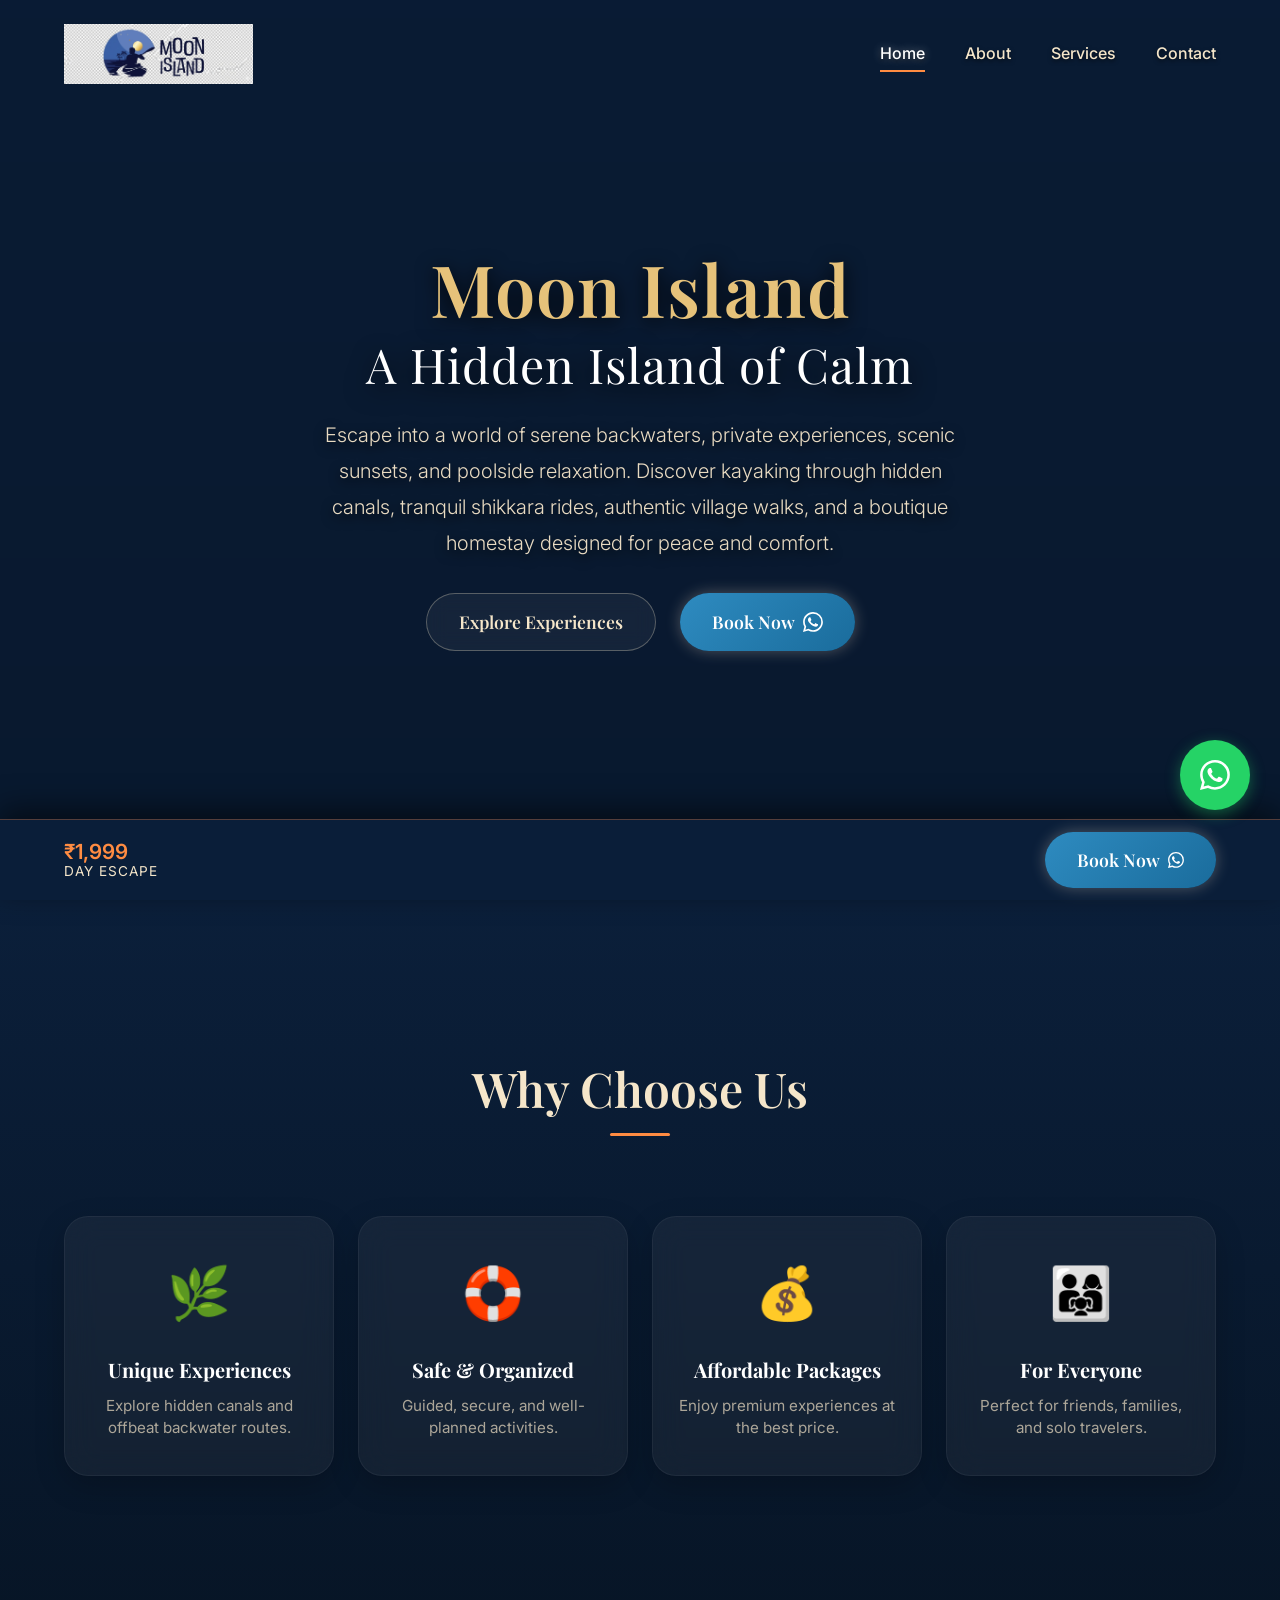
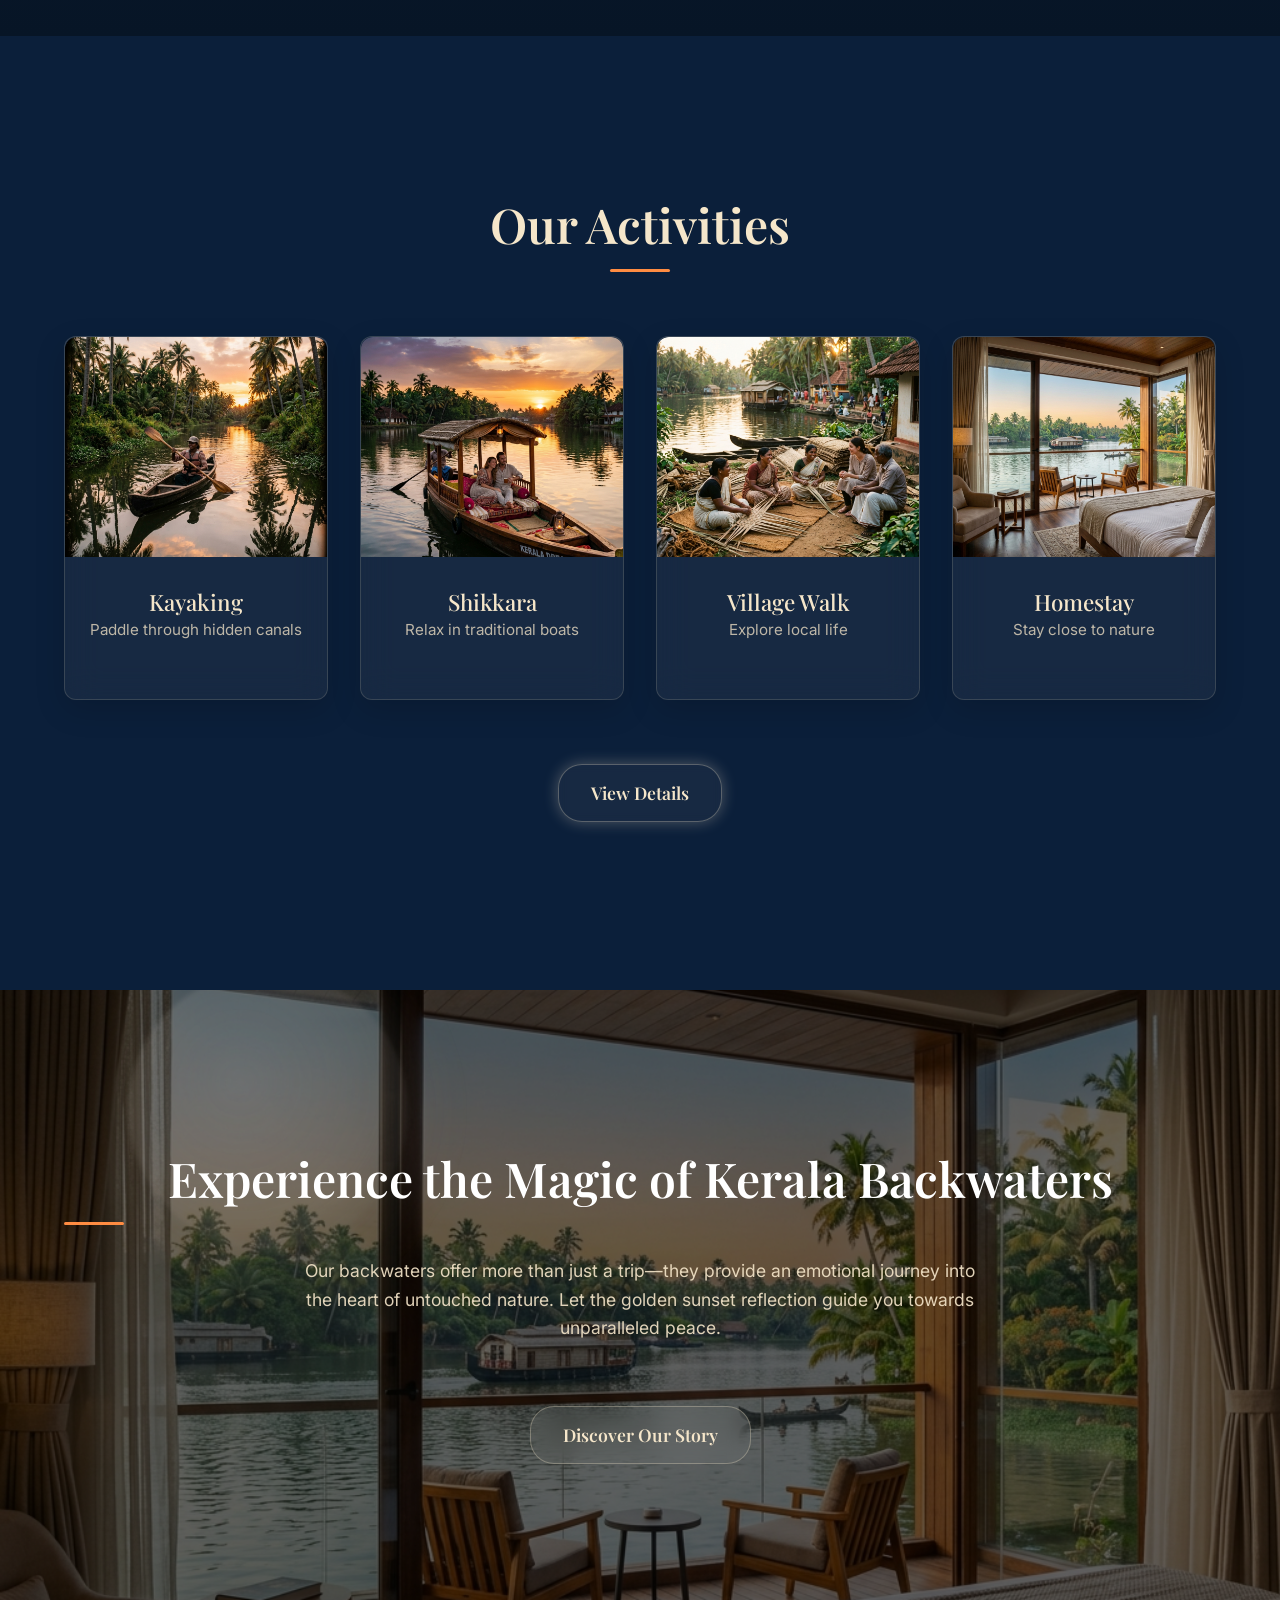
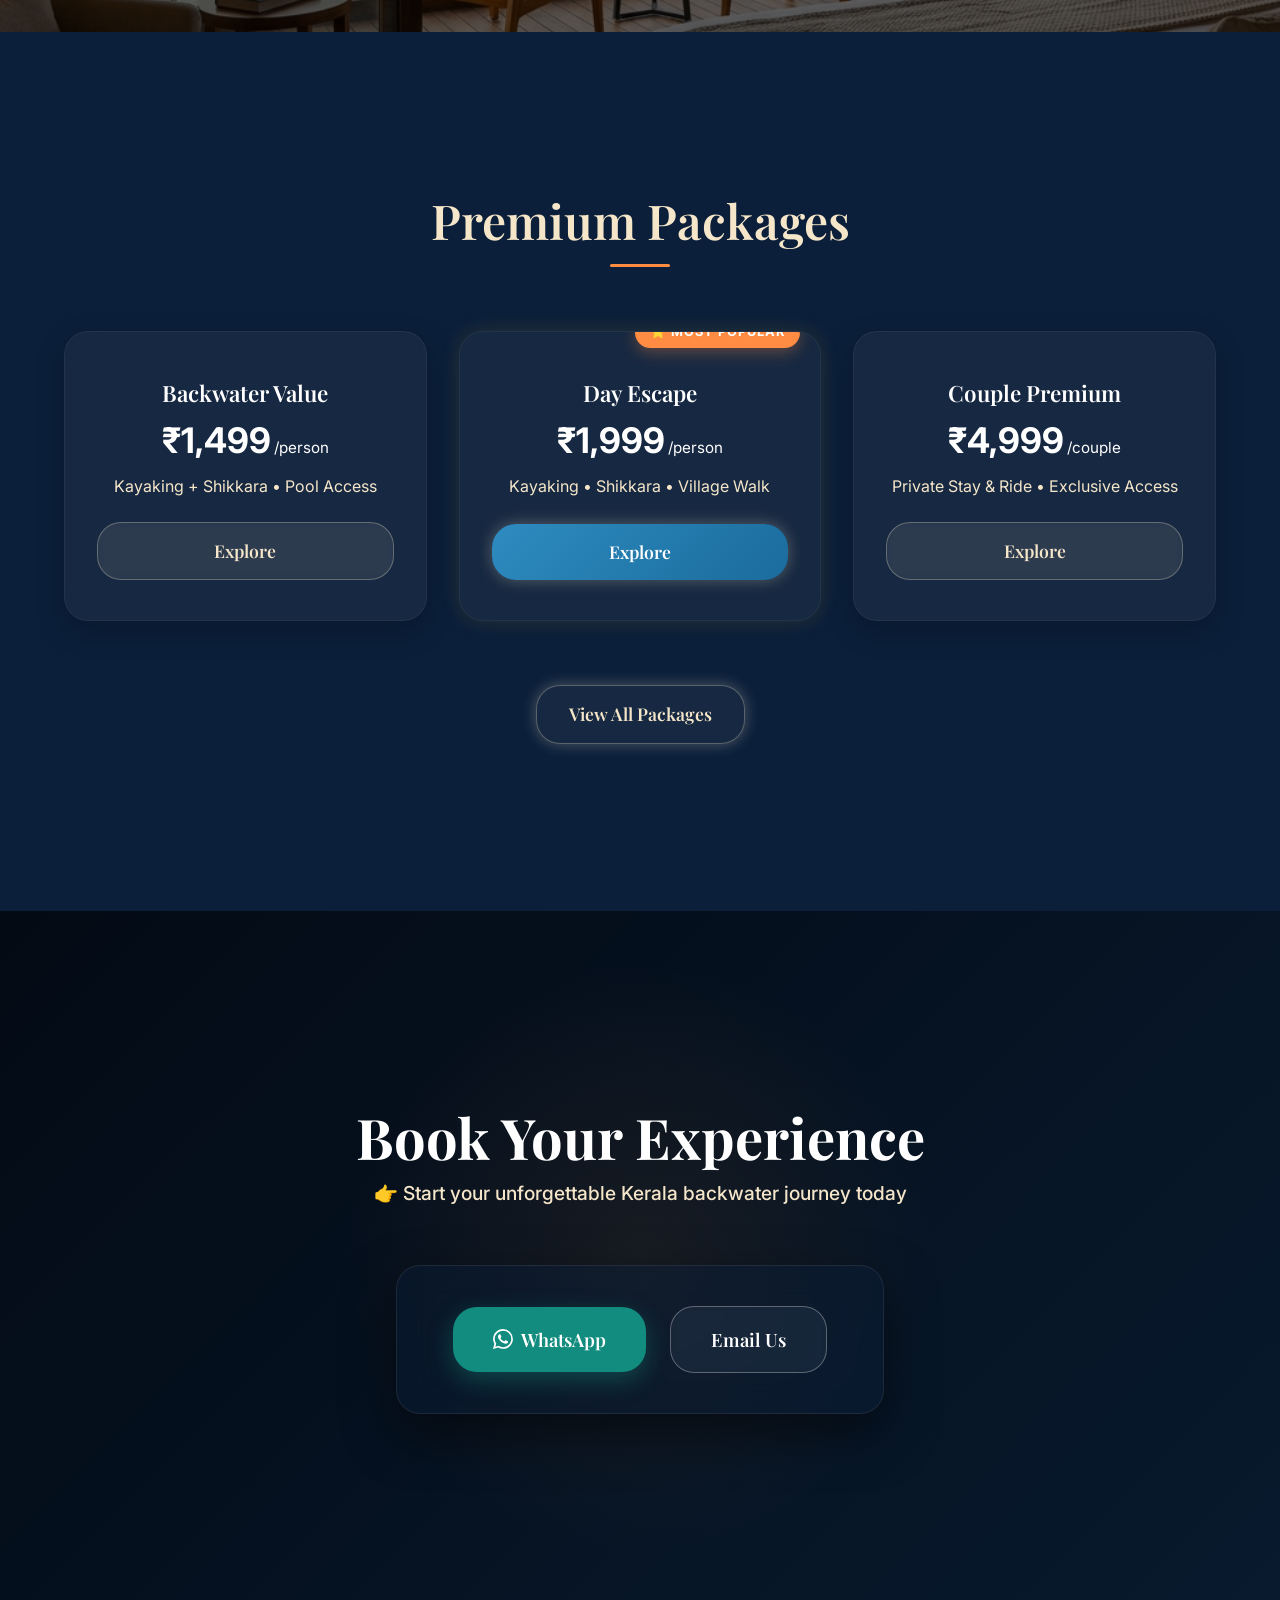
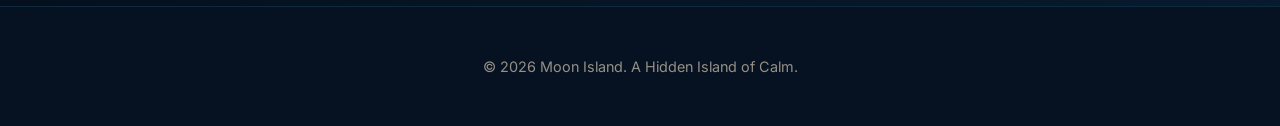
==== commit cdc36a82: "upload website files" ====
--- a/index.html
+++ b/index.html
@@ -12,7 +12,7 @@
     <link
         href="https://fonts.googleapis.com/css2?family=Playfair+Display:ital,wght@0,400;0,500;0,600;0,700;1,400;1,500&family=Inter:wght@300;400;500;600&display=swap"
         rel="stylesheet">
-    <link rel="stylesheet" href="style.css">
+    <link rel="stylesheet" href="style.css?v=2.0">
 </head>
 
 <body>
@@ -20,7 +20,7 @@
 
     <header class="navbar">
         <a href="index.html" class="logo">
-            <img src="moon island logo.png" alt="Moon Island Logo" class="brand-logo">
+            <img src="moon island logoh.png.jpeg" alt="Moon Island Logo" class="brand-logo">
         </a>
         <nav class="nav-links">
             <a href="index.html" class="nav-link active">Home</a>
@@ -68,25 +68,45 @@
             </div>
         </section>
 
-        <!-- TRUST SECTION -->
-        <section class="trust-section page-with-moon" style="padding-top: 6rem; padding-bottom: 4rem;">
-            <div class="container center glass-container rounded-2xl p-4">
-                <h2 class="section-heading center fade-up-element text-white">Trusted Backwater Experience in Kerala
-                </h2>
-                <div class="compact-grid mt-4 fade-up-element text-sand-muted" style="gap: 1rem; text-align: center;">
-                    <div>✔ Guided Experiences</div>
-                    <div>✔ Safe & Verified</div>
-                    <div>✔ Local Expertise</div>
-                    <div>✔ Affordable Packages</div>
-                </div>
-            </div>
+        <!-- WHY CHOOSE US SECTION -->
+        <section class="why-choose-us-section page-with-moon" style="padding: 6rem 0; position: relative; overflow: hidden; background: linear-gradient(to bottom, var(--bg-deep-blue), #071526);">
             <div class="animated-moon" style="top: 10%; right: 5%;"></div>
+            <div class="container">
+                <h2 class="section-heading center fade-up-element text-white mb-8">Why Choose Us</h2>
+                <div class="why-choose-grid mt-4">
+                    <!-- Card 1 -->
+                    <div class="why-choose-card glass-card rounded-2xl fade-up-element delay-1">
+                        <div class="why-icon float-icon">🌿</div>
+                        <h3>Unique Experiences</h3>
+                        <p class="text-sand-muted">Explore hidden canals and offbeat backwater routes.</p>
+                    </div>
+                    <!-- Card 2 -->
+                    <div class="why-choose-card glass-card rounded-2xl fade-up-element delay-2">
+                        <div class="why-icon float-icon">🛟</div>
+                        <h3>Safe & Organized</h3>
+                        <p class="text-sand-muted">Guided, secure, and well-planned activities.</p>
+                    </div>
+                    <!-- Card 3 -->
+                    <div class="why-choose-card glass-card rounded-2xl fade-up-element delay-3">
+                        <div class="why-icon float-icon">💰</div>
+                        <h3>Affordable Packages</h3>
+                        <p class="text-sand-muted">Enjoy premium experiences at the best price.</p>
+                    </div>
+                    <!-- Card 4 -->
+                    <div class="why-choose-card glass-card rounded-2xl fade-up-element delay-4">
+                        <div class="why-icon float-icon">👨‍👩‍👧</div>
+                        <h3>For Everyone</h3>
+                        <p class="text-sand-muted">Perfect for friends, families, and solo travelers.</p>
+                    </div>
+                </div>
+            </div>
         </section>
 
         <!-- ACTIVITIES PREVIEW -->
         <section class="activities-preview experiences-section">
             <div class="container">
-                <div class="activities-grid premium-cards-grid">
+                <h2 class="section-heading center fade-up-element text-white mb-8">Our Activities</h2>
+                <div class="activities-grid premium-cards-grid mt-4">
                     <!-- Kayaking -->
                     <div class="activity-card glass-card rounded-2xl card-lift fade-up-element delay-1">
                         <div class="activity-image img-zoom preview-img">
@@ -157,71 +177,69 @@
         <!-- PACKAGES PREVIEW -->
         <section class="packages-preview experiences-section">
             <div class="container">
-                <h2 class="section-heading center fade-up-element">Premium Packages</h2>
-                <div class="pkg-grid mt-4">
-
-                    <div class="pkg-card detailed-pkg glass-card rounded-2xl fade-up-element delay-1">
-                        <h4>Backwater Value</h4>
-                        <div class="pkg-price">₹1,499 <span>per person</span></div>
-                        <ul class="styled-list mt-2 mb-4">
-                            <li>Kayaking & Shikkara</li>
-                            <li>Pool Access</li>
-                        </ul>
-                        <a href="services.html" class="btn btn-outline w-100 rounded-2xl ripple">View Plan</a>
-                    </div>
-
-                    <div class="pkg-card detailed-pkg glass-card rounded-2xl fade-up-element delay-2 highlight-card">
-                        <div class="badge glow-badge gold-badge">⭐ Most Popular</div>
-                        <h4>Day Escape Package</h4>
-                        <div class="pkg-price text-sunset">₹1,999 <span>per person</span></div>
-                        <ul class="styled-list mt-2 mb-4">
-                            <li>Kayaking + Shikkara</li>
-                            <li>Pool Access & Village Walk</li>
-                            <li>Premium Sunset View</li>
-                        </ul>
-                        <a href="contact.html" class="btn btn-primary w-100 rounded-2xl ripple glow-btn">Book
-                            Popular</a>
-                    </div>
-
-                    <div class="pkg-card detailed-pkg glass-card rounded-2xl fade-up-element delay-3">
-                        <h4>Couple Premium Escapes</h4>
-                        <div class="pkg-price">₹4,999 <span>per couple</span></div>
-                        <ul class="styled-list mt-2 mb-4">
-                            <li>Private Stay & Ride</li>
-                            <li>Exclusive Area Access</li>
-                        </ul>
-                        <a href="services.html" class="btn btn-outline w-100 rounded-2xl ripple">View Plan</a>
-                    </div>
-
-                </div>
-                <div class="center mt-4 fade-up-element">
-                    <a href="services.html" class="btn btn-outline ripple glow-btn round-2xl">See All Scenarios</a>
+                <h2 class="section-heading center fade-up-element text-white mb-8">Premium Packages</h2>
+                <div class="packages-preview-grid mt-4">
+                    
+                    <!-- Package Preview 1 -->
+                    <div class="pkg-preview-card glass-card rounded-2xl fade-up-element delay-1">
+                        <div class="pkg-content">
+                            <h3>Backwater Value</h3>
+                            <div class="pkg-price-large">₹1,499<span>/person</span></div>
+                            <p class="pkg-highlight">Kayaking + Shikkara • Pool Access</p>
+                        </div>
+                        <a href="services.html" class="btn btn-outline rounded-2xl ripple w-100 mt-4">Explore</a>
+                    </div>
+
+                    <!-- Package Preview 2 (Most Popular) -->
+                    <div class="pkg-preview-card highlight-card glass-card rounded-2xl fade-up-element delay-2">
+                        <div class="pkg-content">
+                            <div class="card-header-fancy">
+                                <div class="badge glow-badge gold-badge">⭐ Most Popular</div>
+                                <h3 class="text-sunset">Day Escape</h3>
+                            </div>
+                            <div class="pkg-price-large text-sunset">₹1,999<span>/person</span></div>
+                            <p class="pkg-highlight">Kayaking • Shikkara • Village Walk</p>
+                        </div>
+                        <a href="services.html" class="btn btn-primary rounded-2xl ripple glow-btn w-100 mt-4">Explore</a>
+                    </div>
+
+                    <!-- Package Preview 3 -->
+                    <div class="pkg-preview-card glass-card rounded-2xl fade-up-element delay-3">
+                        <div class="pkg-content">
+                            <h3>Couple Premium</h3>
+                            <div class="pkg-price-large">₹4,999<span>/couple</span></div>
+                            <p class="pkg-highlight">Private Stay & Ride • Exclusive Access</p>
+                        </div>
+                        <a href="services.html" class="btn btn-outline rounded-2xl ripple w-100 mt-4">Explore</a>
+                    </div>
+
+                </div>
+                <div class="center mt-8 fade-up-element delay-4">
+                    <a href="services.html" class="btn btn-outline ripple glow-btn round-2xl">View All Packages</a>
                 </div>
             </div>
         </section>
 
         <!-- FINAL CTA SECTION -->
-        <section class="cta-section refined-cta parallax-cta">
-            <div class="container fade-up-element content-fade glass-card rounded-2xl p-4">
-                <h2 class="section-heading center text-white">Book Your Experience</h2>
-                <div class="cta-contacts mt-4 flex-center">
-                    <a href="https://wa.me/919746167994"
-                        class="btn btn-primary ripple glow-btn round-2xl text-lg flex-center mr-2">
-                        <svg xmlns="http://www.w3.org/2000/svg" width="20" height="20" fill="currentColor"
-                            class="bi bi-whatsapp mr-2" viewBox="0 0 16 16">
-                            <path
-                                d="M13.601 2.326A7.854 7.854 0 0 0 7.994 0C3.627 0 .068 3.558.064 7.926c0 1.399.366 2.76 1.057 3.965L0 16l4.204-1.102a7.933 7.933 0 0 0 3.79.965h.004c4.368 0 7.926-3.558 7.93-7.93A7.898 7.898 0 0 0 13.6 2.326zM7.994 14.521a6.573 6.573 0 0 1-3.356-.92l-.24-.144-2.494.654.666-2.433-.156-.251a6.56 6.56 0 0 1-1.007-3.505c0-3.626 2.957-6.584 6.591-6.584a6.59 6.59 0 0 1 4.66 1.931 6.557 6.557 0 0 1 1.928 4.66c-.004 3.639-2.961 6.592-6.592 6.592zm3.615-4.934c-.197-.099-1.17-.578-1.353-.646-.182-.065-.315-.099-.445.099-.133.197-.513.646-.627.775-.114.133-.232.148-.43.05-.197-.1-.836-.308-1.592-.985-.59-.525-.985-1.175-1.103-1.372-.114-.198-.011-.304.088-.403.087-.088.197-.232.296-.346.1-.114.133-.198.198-.33.065-.134.034-.248-.015-.347-.05-.099-.445-1.076-.612-1.47-.16-.389-.323-.335-.445-.34-.114-.007-.247-.007-.38-.007a.729.729 0 0 0-.529.247c-.182.198-.691.677-.691 1.654 0 .977.71 1.916.81 2.049.098.133 1.394 2.132 3.383 2.992.47.205.84.326 1.129.418.475.152.904.129 1.246.08.38-.058 1.171-.48 1.338-.943.164-.464.164-.86.114-.943-.049-.084-.182-.133-.38-.232z" />
+        <section class="premium-cta-section page-with-moon">
+            <div class="animated-moon" style="top: 10%; right: 10%;"></div>
+            <div class="premium-cta-glow"></div>
+
+            <div class="container fade-up-element center" style="position: relative; z-index: 2;">
+                <h2 class="premium-cta-heading">Book Your Experience</h2>
+                <p class="premium-cta-subtitle fade-up-element delay-1">👉 Start your unforgettable Kerala backwater journey today</p>
+                
+                <div class="premium-cta-buttons glass-card rounded-2xl fade-up-element delay-2">
+                    <a href="https://wa.me/919746167994" class="btn premium-wa-btn rounded-2xl flex-center">
+                        <svg xmlns="http://www.w3.org/2000/svg" width="20" height="20" fill="currentColor" class="bi bi-whatsapp mr-2" viewBox="0 0 16 16">
+                            <path d="M13.601 2.326A7.854 7.854 0 0 0 7.994 0C3.627 0 .068 3.558.064 7.926c0 1.399.366 2.76 1.057 3.965L0 16l4.204-1.102a7.933 7.933 0 0 0 3.79.965h.004c4.368 0 7.926-3.558 7.93-7.93A7.898 7.898 0 0 0 13.6 2.326zM7.994 14.521a6.573 6.573 0 0 1-3.356-.92l-.24-.144-2.494.654.666-2.433-.156-.251a6.56 6.56 0 0 1-1.007-3.505c0-3.626 2.957-6.584 6.591-6.584a6.59 6.59 0 0 1 4.66 1.931 6.557 6.557 0 0 1 1.928 4.66c-.004 3.639-2.961 6.592-6.592 6.592zm3.615-4.934c-.197-.099-1.17-.578-1.353-.646-.182-.065-.315-.099-.445.099-.133.197-.513.646-.627.775-.114.133-.232.148-.43.05-.197-.1-.836-.308-1.592-.985-.59-.525-.985-1.175-1.103-1.372-.114-.198-.011-.304.088-.403.087-.088.197-.232.296-.346.1-.114.133-.198.198-.33.065-.134.034-.248-.015-.347-.05-.099-.445-1.076-.612-1.47-.16-.389-.323-.335-.445-.34-.114-.007-.247-.007-.38-.007a.729.729 0 0 0-.529.247c-.182.198-.691.677-.691 1.654 0 .977.71 1.916.81 2.049.098.133 1.394 2.132 3.383 2.992.47.205.84.326 1.129.418.475.152.904.129 1.246.08.38-.058 1.171-.48 1.338-.943.164-.464.164-.86.114-.943-.049-.084-.182-.133-.38-.232z" />
                         </svg> WhatsApp
                     </a>
-                    <a href="mailto:mooonisland21@gmail.com"
-                        class="btn btn-outline ripple round-2xl text-lg flex-center">
+                    <a href="mailto:mooonisland21@gmail.com" class="btn btn-outline glass-outline-btn rounded-2xl flex-center">
                         Email Us
                     </a>
                 </div>
             </div>
-
-            <!-- Animated Moon Background (Not Hero) -->
-            <div class="animated-moon"></div>
         </section>
     </main>
 
@@ -238,6 +256,16 @@
         </svg>
     </a>
 
+    <!-- Sticky Booking Bar -->
+    <div class="sticky-booking-bar">
+        <div class="sticky-price">₹1,999 <span>Day Escape</span></div>
+        <a href="https://wa.me/919746167994" class="btn btn-primary ripple glow-btn flex-center" aria-label="Book via WhatsApp">
+            Book Now <svg xmlns="http://www.w3.org/2000/svg" width="16" height="16" fill="currentColor" class="bi bi-whatsapp ml-2" viewBox="0 0 16 16" style="margin-left:8px;">
+                <path d="M13.601 2.326A7.854 7.854 0 0 0 7.994 0C3.627 0 .068 3.558.064 7.926c0 1.399.366 2.76 1.057 3.965L0 16l4.204-1.102a7.933 7.933 0 0 0 3.79.965h.004c4.368 0 7.926-3.558 7.93-7.93A7.898 7.898 0 0 0 13.6 2.326zM7.994 14.521a6.573 6.573 0 0 1-3.356-.92l-.24-.144-2.494.654.666-2.433-.156-.251a6.56 6.56 0 0 1-1.007-3.505c0-3.626 2.957-6.584 6.591-6.584a6.59 6.59 0 0 1 4.66 1.931 6.557 6.557 0 0 1 1.928 4.66c-.004 3.639-2.961 6.592-6.592 6.592zm3.615-4.934c-.197-.099-1.17-.578-1.353-.646-.182-.065-.315-.099-.445.099-.133.197-.513.646-.627.775-.114.133-.232.148-.43.05-.197-.1-.836-.308-1.592-.985-.59-.525-.985-1.175-1.103-1.372-.114-.198-.011-.304.088-.403.087-.088.197-.232.296-.346.1-.114.133-.198.198-.33.065-.134.034-.248-.015-.347-.05-.099-.445-1.076-.612-1.47-.16-.389-.323-.335-.445-.34-.114-.007-.247-.007-.38-.007a.729.729 0 0 0-.529.247c-.182.198-.691.677-.691 1.654 0 .977.71 1.916.81 2.049.098.133 1.394 2.132 3.383 2.992.47.205.84.326 1.129.418.475.152.904.129 1.246.08.38-.058 1.171-.48 1.338-.943.164-.464.164-.86.114-.943-.049-.084-.182-.133-.38-.232z"/>
+            </svg>
+        </a>
+    </div>
+
     <script src="script.js"></script>
 </body>
 
--- a/style.css
+++ b/style.css
@@ -143,12 +143,11 @@
 }
 
 .brand-logo {
-    height: 45px;
+    height: 60px; /* Increased size slightly for better visibility as requested by "scale properly" */
     width: auto;
-    border-radius: 50%;
-    background-color: rgba(245, 230, 202, 0.1);
-    padding: 2px;
-    box-shadow: 0 0 10px rgba(0, 0, 0, 0.2);
+    background: transparent;
+    display: block;
+    object-fit: contain;
 }
 
 .nav-links {
@@ -889,20 +888,30 @@
 }
 
 .glow-badge {
-    position: absolute;
-    top: -15px;
-    left: 50%;
-    transform: translateX(-50%);
+    display: inline-block;
+    align-self: flex-start;
     padding: 0.4rem 1rem;
     border-radius: 20px;
     font-weight: 600;
-    font-size: 0.9rem;
+    font-size: 0.85rem;
     white-space: nowrap;
     text-transform: uppercase;
     letter-spacing: 1px;
     color: #fff;
     box-shadow: 0 0 15px rgba(255, 255, 255, 0.3);
-    z-index: 2;
+}
+
+.card-header-fancy {
+    display: flex;
+    flex-direction: column;
+    align-items: center;
+    gap: 1rem;
+    margin-bottom: 0.5rem;
+    width: 100%;
+}
+
+.card-header-fancy h3, .card-header-fancy h4 {
+    margin: 0 !important;
 }
 
 .gold-badge {
@@ -1800,4 +1809,940 @@
     .hero-btns-container .btn {
         width: 100%;
     }
+}
+
+/* =========================================================
+   WHY CHOOSE US (HOME - MODERN & SWIPEABLE)
+   ========================================================= */
+.why-choose-grid {
+    display: grid;
+    grid-template-columns: repeat(4, 1fr);
+    gap: 1.5rem;
+    padding-top: 1rem;
+}
+
+.why-choose-card {
+    text-align: center;
+    padding: 2.2rem 1.5rem;
+    position: relative;
+    display: flex;
+    flex-direction: column;
+    align-items: center;
+    justify-content: flex-start;
+    border: 1px solid rgba(255, 255, 255, 0.05);
+    transition: transform 0.4s ease, box-shadow 0.4s ease, border-color 0.4s ease;
+    /* rounded-2xl & glass-card handles background, blur, and border-radius */
+}
+
+.why-choose-card:hover {
+    transform: translateY(-8px);
+    box-shadow: 0 15px 35px rgba(0, 0, 0, 0.4);
+    border-color: rgba(255, 140, 66, 0.4); /* soft glow border */
+}
+
+.why-choose-card .why-icon {
+    font-size: 3.2rem;
+    margin-bottom: 1.5rem;
+    display: inline-block;
+    transition: transform 0.4s ease, filter 0.4s ease;
+}
+
+/* Floating animation */
+.float-icon {
+    animation: gentleFloatUp 4s ease-in-out infinite alternate;
+    will-change: transform;
+}
+
+@keyframes gentleFloatUp {
+    0% { transform: translateY(0); }
+    100% { transform: translateY(-8px); }
+}
+
+.why-choose-card:hover .why-icon {
+    transform: scale(1.15) translateY(-5px);
+    filter: drop-shadow(0 0 15px rgba(255, 140, 66, 0.8));
+    animation-play-state: paused;
+}
+
+.why-choose-card h3 {
+    font-size: 1.25rem;
+    font-weight: 700; /* bold title */
+    margin-bottom: 0.8rem;
+    color: #fff;
+}
+
+.why-choose-card p {
+    font-size: 0.95rem;
+    line-height: 1.5;
+    margin: 0;
+    opacity: 0.9;
+}
+
+@media (max-width: 1024px) {
+    .why-choose-grid {
+        grid-template-columns: repeat(2, 1fr); /* tablet: 2 per row */
+    }
+}
+
+@media (max-width: 768px) {
+    .why-choose-grid {
+        display: flex;
+        flex-wrap: nowrap;
+        overflow-x: auto;
+        scroll-snap-type: x mandatory;
+        padding-bottom: 1.5rem; /* space for scroll thumb */
+        gap: 1.2rem;
+        -webkit-overflow-scrolling: touch;
+        scrollbar-width: none; /* firefox */
+    }
+    
+    .why-choose-grid::-webkit-scrollbar {
+        display: none; /* simple hidden scrollbar on mobile for cleaner look */
+    }
+    
+    .why-choose-card {
+        min-width: 260px;
+        scroll-snap-align: center;
+        padding: 2rem 1.2rem;
+    }
+}
+
+/* =========================================================
+   CURATED PACKAGES (SERVICES PAGE FULL DETAILS)
+   ========================================================= */
+.services-pkg-grid {
+    display: grid;
+    grid-template-columns: repeat(3, 1fr);
+    gap: 2.5rem;
+    padding-top: 1rem;
+}
+
+.services-pkg-card {
+    background: rgba(11, 31, 58, 0.4);
+    backdrop-filter: blur(15px);
+    -webkit-backdrop-filter: blur(15px);
+    border: 1px solid rgba(255, 255, 255, 0.05);
+    border-radius: 20px;
+    padding: 2.5rem 2rem;
+    display: flex;
+    flex-direction: column;
+    justify-content: flex-start;
+    text-align: left;
+    position: relative;
+    transition: transform 0.4s ease, box-shadow 0.4s ease, border-color 0.4s ease;
+}
+
+.services-pkg-card:hover {
+    transform: translateY(-8px);
+    box-shadow: 0 15px 40px rgba(0, 0, 0, 0.5);
+    border-color: rgba(255, 140, 66, 0.3);
+}
+
+.services-pkg-card h4 {
+    font-size: 1.5rem;
+    font-weight: 700;
+    color: #fff;
+    margin-bottom: 0.5rem;
+    line-height: 1.3;
+}
+
+.services-pkg-card.highlight-card {
+    background: rgba(11, 31, 58, 0.65);
+    border: 1px solid rgba(255, 140, 66, 0.2);
+}
+
+.services-pkg-price {
+    font-size: 2.2rem;
+    font-weight: 700;
+    margin: 0.5rem 0 2rem;
+    line-height: 1;
+}
+
+.services-pkg-price span {
+    font-size: 0.95rem;
+    font-weight: 400;
+    color: var(--sand-beige-muted);
+}
+
+.services-pkg-card .styled-list {
+    margin-bottom: 2.5rem;
+    flex-grow: 1; /* Pushes button to bottom */
+}
+
+.services-pkg-card .styled-list li {
+    padding-left: 2rem;
+    margin-bottom: 1.2rem;
+    font-size: 1.05rem;
+    line-height: 1.5;
+    color: var(--sand-beige-muted);
+}
+
+.services-pkg-card .styled-list li::before {
+    top: 2px;
+    font-size: 1.1rem;
+    content: '✨';
+}
+
+@media (max-width: 1024px) {
+    .services-pkg-grid {
+        grid-template-columns: repeat(2, 1fr);
+    }
+}
+
+@media (max-width: 768px) {
+    .services-pkg-grid {
+        grid-template-columns: 1fr;
+        gap: 2rem;
+    }
+    .services-pkg-card {
+        padding: 2rem 1.5rem;
+    }
+}
+
+/* =========================================================
+   PREMIUM PACKAGES PREVIEW (HOME)
+   ========================================================= */
+.packages-preview-grid {
+    display: grid;
+    grid-template-columns: repeat(3, 1fr);
+    gap: 2rem;
+}
+
+.pkg-preview-card {
+    display: flex;
+    flex-direction: column;
+    justify-content: flex-start;
+    padding: 3rem 2rem 2.5rem; /* extra top padding for the badge */
+    text-align: center;
+    position: relative;
+    border: 1px solid rgba(255, 255, 255, 0.05);
+    transition: transform 0.4s ease, box-shadow 0.4s ease, border-color 0.4s ease;
+}
+
+.pkg-preview-card:hover {
+    transform: translateY(-8px);
+    box-shadow: 0 15px 35px rgba(0, 0, 0, 0.4);
+    border-color: rgba(255, 140, 66, 0.4); /* soft orange glow border on hover */
+}
+
+.pkg-content {
+    flex-grow: 1;
+}
+
+.pkg-content h3 {
+    font-size: 1.4rem;
+    font-weight: 600;
+    margin-bottom: 0.5rem;
+    color: #fff;
+    margin-top: 0;
+}
+
+.pkg-preview-card .btn {
+    margin-top: auto !important; /* Forces button to the bottom */
+}
+
+.pkg-price-large {
+    font-size: 2.2rem;
+    font-weight: 700;
+    color: #fff;
+    margin: 1rem 0;
+    line-height: 1;
+}
+
+.pkg-price-large span {
+    font-size: 0.95rem;
+    font-weight: 400;
+    color: var(--sand-beige-muted);
+    margin-left: 0.2rem;
+}
+
+.pkg-highlight {
+    font-size: 1rem;
+    color: var(--sand-beige-muted);
+    margin-bottom: 1.5rem;
+    line-height: 1.5;
+}
+
+@media (max-width: 1024px) {
+    .packages-preview-grid {
+        grid-template-columns: repeat(2, 1fr);
+    }
+}
+
+@media (max-width: 768px) {
+    .packages-preview-grid {
+        display: flex;
+        flex-wrap: nowrap;
+        overflow-x: auto;
+        scroll-snap-type: x mandatory;
+        padding-bottom: 1.5rem;
+        gap: 1.5rem;
+        -webkit-overflow-scrolling: touch;
+        scrollbar-width: none;
+    }
+    
+    .packages-preview-grid::-webkit-scrollbar {
+        display: none;
+    }
+    
+    .pkg-preview-card {
+        min-width: 280px;
+        scroll-snap-align: center;
+        padding: 2rem 1.5rem;
+    }
+}
+
+/* =========================================================
+   PREMIUM BOOKING CTA (HOME)
+   ========================================================= */
+.premium-cta-section {
+    padding: 8rem 0;
+    position: relative;
+    overflow: hidden;
+    background: linear-gradient(135deg, #030a14, #081a2e);
+    text-align: center;
+}
+
+.premium-cta-glow {
+    position: absolute;
+    top: 50%;
+    left: 50%;
+    transform: translate(-50%, -50%);
+    width: 600px;
+    height: 600px;
+    background: radial-gradient(circle, rgba(235, 142, 52, 0.08) 0%, rgba(0, 0, 0, 0) 70%);
+    border-radius: 50%;
+    pointer-events: none;
+    z-index: 0;
+}
+
+.premium-cta-heading {
+    font-size: 3.5rem;
+    color: #fff;
+    margin-bottom: 0.5rem;
+    font-weight: 700;
+}
+
+.premium-cta-subtitle {
+    font-size: 1.2rem;
+    color: var(--sand-beige-muted);
+    font-weight: 500;
+    margin-bottom: 3.5rem;
+}
+
+.premium-cta-buttons {
+    display: inline-flex;
+    padding: 2.5rem 3.5rem;
+    gap: 1.5rem;
+    justify-content: center;
+    align-items: center;
+    box-shadow: 0 20px 50px rgba(0, 0, 0, 0.5);
+    background: rgba(11, 31, 58, 0.4);
+    border: 1px solid rgba(255, 255, 255, 0.08);
+}
+
+.premium-wa-btn {
+    background: #128c7e;
+    color: white;
+    box-shadow: 0 8px 25px rgba(18, 140, 126, 0.4);
+    font-weight: 600;
+    padding: 1.1rem 2.5rem;
+    font-size: 1.15rem;
+    transition: transform 0.3s ease, box-shadow 0.3s ease, background 0.3s ease;
+    border: none;
+}
+
+.premium-wa-btn:hover {
+    background: #25D366;
+    transform: scale(1.05) translateY(-3px);
+    box-shadow: 0 15px 35px rgba(37, 211, 102, 0.6);
+    color: white;
+}
+
+.premium-wa-btn:active {
+    transform: scale(0.98);
+}
+
+.glass-outline-btn {
+    padding: 1.1rem 2.5rem;
+    font-size: 1.15rem;
+    border: 1px solid rgba(255, 255, 255, 0.3);
+    color: #fff;
+    transition: transform 0.3s ease, background 0.3s ease;
+}
+
+.glass-outline-btn:hover {
+    background: rgba(255, 255, 255, 0.1);
+    transform: scale(1.05) translateY(-3px);
+    color: #fff;
+}
+
+.glass-outline-btn:active {
+    transform: scale(0.98);
+}
+
+@media (max-width: 768px) {
+    .premium-cta-heading {
+        font-size: 2.5rem;
+    }
+    .premium-cta-buttons {
+        flex-direction: column;
+        padding: 2.5rem 2rem;
+        width: 100%;
+        max-width: 350px;
+    }
+    .premium-cta-buttons .btn {
+        width: 100%;
+        justify-content: center;
+    }
+}
+
+/* =========================================================
+   ABOUT PAGE STORY & PHILOSOPHY
+   ========================================================= */
+.our-story-section {
+    padding: 8rem 0 6rem;
+    text-align: center;
+    position: relative;
+}
+
+.about-story-container {
+    max-width: 800px;
+    margin: 0 auto;
+    position: relative;
+    z-index: 2;
+}
+
+.about-story-text {
+    font-size: 1.25rem;
+    line-height: 1.9;
+    color: var(--sand-beige-muted);
+}
+
+.about-hero-title {
+    font-size: 4rem;
+    font-family: 'Playfair Display', serif;
+    margin-bottom: 2rem;
+    font-weight: 600;
+    color: #fff;
+}
+
+.about-parallax-bg {
+    position: relative;
+    padding: 12rem 0;
+    background-image: url('assets/village.png');
+    background-attachment: fixed;
+    background-size: cover;
+    background-position: center;
+}
+
+.about-parallax-overlay {
+    position: absolute;
+    top: 0; left: 0; right: 0; bottom: 0;
+    background: rgba(3, 10, 20, 0.65);
+    z-index: 1;
+}
+
+.about-parallax-content {
+    position: relative;
+    z-index: 2;
+}
+
+.about-parallax-subtitle {
+    font-size: 1.5rem;
+    color: rgba(245, 230, 202, 0.9);
+    font-weight: 300;
+    font-family: 'Inter', sans-serif;
+    font-style: italic;
+}
+
+.philosophy-section {
+    padding: 8rem 0 6rem;
+    text-align: center;
+    position: relative;
+}
+
+.philosophy-glow {
+    position: absolute;
+    top: 50%; left: 50%;
+    transform: translate(-50%, -50%);
+    width: 600px;
+    height: 600px;
+    background: radial-gradient(circle, rgba(255, 140, 66, 0.08) 0%, rgba(0, 0, 0, 0) 70%);
+    border-radius: 50%;
+    pointer-events: none;
+    z-index: 0;
+}
+
+.philosophy-content {
+    position: relative;
+    z-index: 2;
+}
+
+.philosophy-quote {
+    font-size: 3rem;
+    line-height: 1.4;
+    font-weight: 400;
+    max-width: 900px;
+    margin: 0 auto;
+    font-family: 'Playfair Display', serif;
+    color: #fff;
+}
+
+@media (max-width: 768px) {
+    .about-hero-title {
+        font-size: 2.8rem;
+        margin-bottom: 1.5rem;
+    }
+    .about-story-text {
+        font-size: 1.1rem;
+    }
+    .about-parallax-subtitle {
+        font-size: 1.2rem;
+    }
+    .philosophy-quote {
+        font-size: 2.2rem;
+    }
+    .about-parallax-bg {
+        padding: 8rem 0;
+        background-attachment: scroll; /* smooth scroll fallback for mobile */
+    }
+    .our-story-section, .philosophy-section {
+        padding: 5rem 0 3rem;
+    }
+}
+
+/* =========================================================
+   STICKY BOOKING BAR (BOTTOM)
+   ========================================================= */
+.sticky-booking-bar {
+    position: fixed;
+    bottom: 0;
+    left: 0;
+    width: 100%;
+    background: rgba(11, 31, 58, 0.95);
+    backdrop-filter: blur(10px);
+    -webkit-backdrop-filter: blur(10px);
+    border-top: 1px solid rgba(255, 140, 66, 0.3);
+    padding: 12px 5%;
+    display: flex;
+    justify-content: space-between;
+    align-items: center;
+    z-index: 100;
+    transform: translateY(100%);
+    animation: slideUpSticky 1s cubic-bezier(0.2, 0.8, 0.2, 1) forwards 2s;
+    box-shadow: 0 -10px 30px rgba(0, 0, 0, 0.5);
+}
+
+@keyframes slideUpSticky {
+    to { transform: translateY(0); }
+}
+
+.sticky-price {
+    color: var(--accent-sunset);
+    font-size: 1.3rem;
+    font-weight: 600;
+    line-height: 1.1;
+}
+
+.sticky-price span {
+    font-size: 0.85rem;
+    color: var(--text-sand-beige);
+    display: block;
+    font-weight: 400;
+    text-transform: uppercase;
+    letter-spacing: 1px;
+}
+
+/* Adjust floating WA button so it doesn't overlap the booking bar */
+.float-wa {
+    bottom: 90px !important; 
+}
+
+/* =========================================================
+   SERVICES PAGE ENHANCEMENTS (PREMIUM REDESIGN)
+   ========================================================= */
+
+/* Activities Intro Text */
+.section-intro-text {
+    max-width: 700px;
+    margin: -1rem auto 3rem;
+    color: rgba(245, 230, 202, 0.8);
+    font-size: 1.1rem;
+    line-height: 1.7;
+    text-align: center;
+}
+
+/* Premium Activity Grid (3+1) */
+.activities-grid-premium {
+    display: grid;
+    grid-template-columns: repeat(3, 1fr);
+    gap: 2.5rem;
+    margin-top: 3rem;
+}
+
+.activity-flip-card {
+    perspective: 1500px;
+    height: 480px;
+}
+
+.flip-card-inner {
+    position: relative;
+    width: 100%;
+    height: 100%;
+    transition: transform 0.8s cubic-bezier(0.175, 0.885, 0.32, 1.275);
+    transform-style: preserve-3d;
+    cursor: pointer;
+}
+
+.activity-flip-card:hover .flip-card-inner {
+    transform: rotateY(180deg);
+}
+
+/* Front & Back Sides */
+.flip-card-front, .flip-card-back {
+    position: absolute;
+    width: 100%;
+    height: 100%;
+    -webkit-backface-visibility: hidden;
+    backface-visibility: hidden;
+    display: flex;
+    flex-direction: column;
+}
+
+.flip-card-front {
+    padding: 0;
+    overflow: hidden;
+}
+
+.flip-card-back {
+    transform: rotateY(180deg);
+    padding: 2.5rem;
+    justify-content: center;
+    background: rgba(11, 31, 58, 0.95);
+    border: 1px solid rgba(255, 140, 66, 0.2);
+}
+
+/* Card Front Content */
+.activity-img-wrapper {
+    height: 240px;
+    overflow: hidden;
+    position: relative;
+}
+
+.activity-img-wrapper img {
+    width: 100%;
+    height: 100%;
+    object-fit: cover;
+    transition: transform 0.6s ease;
+}
+
+.activity-flip-card:hover .activity-img-wrapper img {
+    transform: scale(1.1);
+}
+
+.activity-front-info {
+    padding: 2rem;
+    flex-grow: 1;
+    display: flex;
+    flex-direction: column;
+    justify-content: center;
+    text-align: center;
+}
+
+.activity-front-info h3 {
+    font-size: 1.4rem;
+    margin-bottom: 0.8rem;
+    color: var(--bg-aqua-blue);
+}
+
+.activity-front-info p {
+    font-size: 0.95rem;
+    opacity: 0.9;
+    line-height: 1.5;
+}
+
+/* Layout for 4th card (3+1) */
+@media (min-width: 1025px) {
+    .activity-flip-card:nth-child(4) {
+        grid-column: 1 / 4;
+        width: 380px;
+        margin: 0 auto;
+    }
+}
+
+/* Horizontal Scroll for Curated Packages (Mobile) */
+@media (max-width: 768px) {
+    .activities-grid-premium {
+        grid-template-columns: 1fr;
+        gap: 2rem;
+    }
+
+    .activity-flip-card {
+        height: 450px;
+    }
+
+    .services-pkg-grid {
+        display: flex !important;
+        flex-wrap: nowrap;
+        overflow-x: auto;
+        scroll-snap-type: x mandatory;
+        gap: 1.5rem;
+        padding-bottom: 2rem;
+        scrollbar-width: none;
+        -webkit-overflow-scrolling: touch;
+        margin-left: -5%;
+        margin-right: -5%;
+        padding-left: 5%;
+        padding-right: 5%;
+    }
+
+    .services-pkg-grid::-webkit-scrollbar {
+        display: none;
+    }
+
+    .services-pkg-card {
+        min-width: 85%;
+        scroll-snap-align: center;
+        margin-bottom: 0 !important;
+    }
+}
+
+/* Hover Reveal Animations for Packages */
+.services-pkg-card {
+    transition: transform 0.4s cubic-bezier(0.2, 0.8, 0.2, 1), box-shadow 0.4s ease, border-color 0.4s ease;
+}
+
+.services-pkg-card:hover {
+    transform: translateY(-10px) scale(1.02);
+    border-color: rgba(255, 140, 66, 0.4);
+    box-shadow: 0 20px 40px rgba(0, 0, 0, 0.5);
+}
+
+/* Utility for text max-width */
+.max-w-lg { max-width: 700px; }
+.mx-auto { margin-left: auto; margin-right: auto; }
+.text-center { text-align: center; }
+
+/* Flip effect focus on click (mobile accessibility) */
+.activity-flip-card.focused .flip-card-inner {
+    transform: rotateY(180deg);
+}
+
+
+/* =========================================================
+   ABOUT PAGE CUSTOM SECTIONS
+   ========================================================= */
+.about-content-narrow {
+    max-width: 800px;
+    margin: 0 auto;
+}
+
+.story-text-center p {
+    font-size: 1.15rem;
+    line-height: 1.8;
+    color: rgba(245, 230, 202, 0.9);
+}
+
+.experience-showcase-section {
+    padding: 8rem 0;
+    background: rgba(255, 255, 255, 0.02);
+}
+
+/* Gallery Strip */
+.gallery-strip-section {
+    overflow: hidden;
+    padding: 4rem 0;
+}
+
+.gallery-track-container {
+    width: 100%;
+    overflow: hidden;
+    position: relative;
+}
+
+.gallery-track {
+    display: flex;
+    gap: 2rem;
+    width: max-content;
+    animation: scrollGallery 40s linear infinite;
+}
+
+@keyframes scrollGallery {
+    0% { transform: translateX(0); }
+    100% { transform: translateX(-50%); }
+}
+
+.gallery-strip-item {
+    width: 400px;
+    height: 280px;
+    border-radius: 20px;
+    overflow: hidden;
+    flex-shrink: 0;
+    border: 1px solid rgba(255, 255, 255, 0.1);
+    transition: transform 0.5s cubic-bezier(0.2, 0.8, 0.2, 1);
+}
+
+.gallery-strip-item img {
+    width: 100%;
+    height: 100%;
+    object-fit: cover;
+    transition: transform 0.5s ease;
+}
+
+.gallery-strip-item:hover {
+    transform: scale(1.02);
+    border-color: var(--accent-sunset);
+}
+
+.gallery-strip-item:hover img {
+    transform: scale(1.1);
+}
+
+/* =========================================================
+   INDIVIDUAL EXPERIENCE CARDS - FLOATING OBJECTS
+   ========================================================= */
+
+.pricing-grid {
+    gap: 4rem; /* Increased gap to accommodate floating object overflow */
+    padding: 2rem 0;
+}
+
+.price-card {
+    position: relative !important;
+    overflow: visible !important;
+    z-index: 1;
+}
+
+.price-card h3, 
+.price-card .price-tag, 
+.price-card p {
+    position: relative;
+    z-index: 10;
+}
+
+.floating-object {
+    position: absolute;
+    pointer-events: none;
+    z-index: 8;
+    transition: transform 0.8s cubic-bezier(0.2, 0.8, 0.2, 1), filter 0.8s ease;
+    filter: drop-shadow(0 15px 30px rgba(0, 0, 0, 0.5));
+    will-change: transform;
+}
+
+.kayak-float {
+    width: 250px;
+    top: -60px;
+    right: -70px;
+    transform: rotate(-15deg) translateY(10px);
+}
+
+.boat-float {
+    width: 270px;
+    top: -50px;
+    left: -80px;
+    transform: rotate(10deg) translateY(10px);
+}
+
+.homestay-float {
+    width: 220px;
+    bottom: -70px;
+    right: -60px;
+    transform: rotate(5deg) translateY(-10px);
+}
+
+/* Hover Animations */
+.price-card:hover .floating-object {
+    filter: drop-shadow(0 30px 60px rgba(0, 0, 0, 0.7));
+}
+
+.price-card:hover .kayak-float {
+    transform: rotate(-5deg) translate(20px, -20px) scale(1.15);
+}
+
+.price-card:hover .boat-float {
+    transform: rotate(0deg) translate(-20px, -20px) scale(1.15);
+}
+
+.price-card:hover .homestay-float {
+    transform: rotate(0deg) translate(20px, 20px) scale(1.15);
+}
+
+/* Splash/Ripple Visuals */
+.price-card::before {
+    content: '';
+    position: absolute;
+    width: 150px;
+    height: 150px;
+    background: radial-gradient(circle, rgba(255, 255, 255, 0.2) 0%, transparent 70%);
+    border-radius: 50%;
+    opacity: 0;
+    transition: opacity 0.8s ease;
+    pointer-events: none;
+    z-index: 5;
+}
+
+.price-card.delay-1::before { top: -80px; right: -90px; } /* Kayaking */
+.price-card.delay-2::before { top: -70px; left: -100px; }  /* Shikkara */
+.price-card.delay-3::before { bottom: -90px; right: -80px; } /* Homestay */
+
+.price-card:hover::before {
+    opacity: 1;
+    animation: premiumRipple 3s infinite;
+}
+
+@keyframes premiumRipple {
+    0% { transform: scale(0.5); opacity: 0; }
+    50% { opacity: 0.4; }
+    100% { transform: scale(1.6); opacity: 0; }
+}
+
+/* Responsive Overrides */
+@media (max-width: 1200px) {
+    .pricing-grid { gap: 3rem; }
+    .kayak-float { width: 180px; right: -50px; top: -40px; }
+    .boat-float { width: 200px; left: -60px; top: -30px; }
+    .homestay-float { width: 160px; bottom: -50px; right: -40px; }
+}
+
+@media (max-width: 768px) {
+    .pricing-grid { gap: 2rem; }
+    
+    .floating-object {
+        width: 160px;
+        position: relative;
+        top: 0 !important;
+        left: 0 !important;
+        right: 0 !important;
+        bottom: 0 !important;
+        transform: none !important;
+        margin: -30px auto 1.5rem;
+        display: block;
+        filter: drop-shadow(0 15px 30px rgba(0, 0, 0, 0.4));
+    }
+    
+    .price-card {
+        padding-top: 2rem;
+        overflow: hidden !important; /* Contain objects on small screens for better flow */
+    }
+    
+    .price-card::before {
+        display: none;
+    }
+}
+
+/* Restoring About Page Media Queries */
+@media (max-width: 768px) {
+    .gallery-strip-item {
+        width: 280px;
+        height: 200px;
+    }
+    .side-passing-layout {
+        flex-direction: column !important;
+        text-align: center;
+        gap: 2rem;
+    }
+    .side-image {
+        height: 300px;
+    }
 }
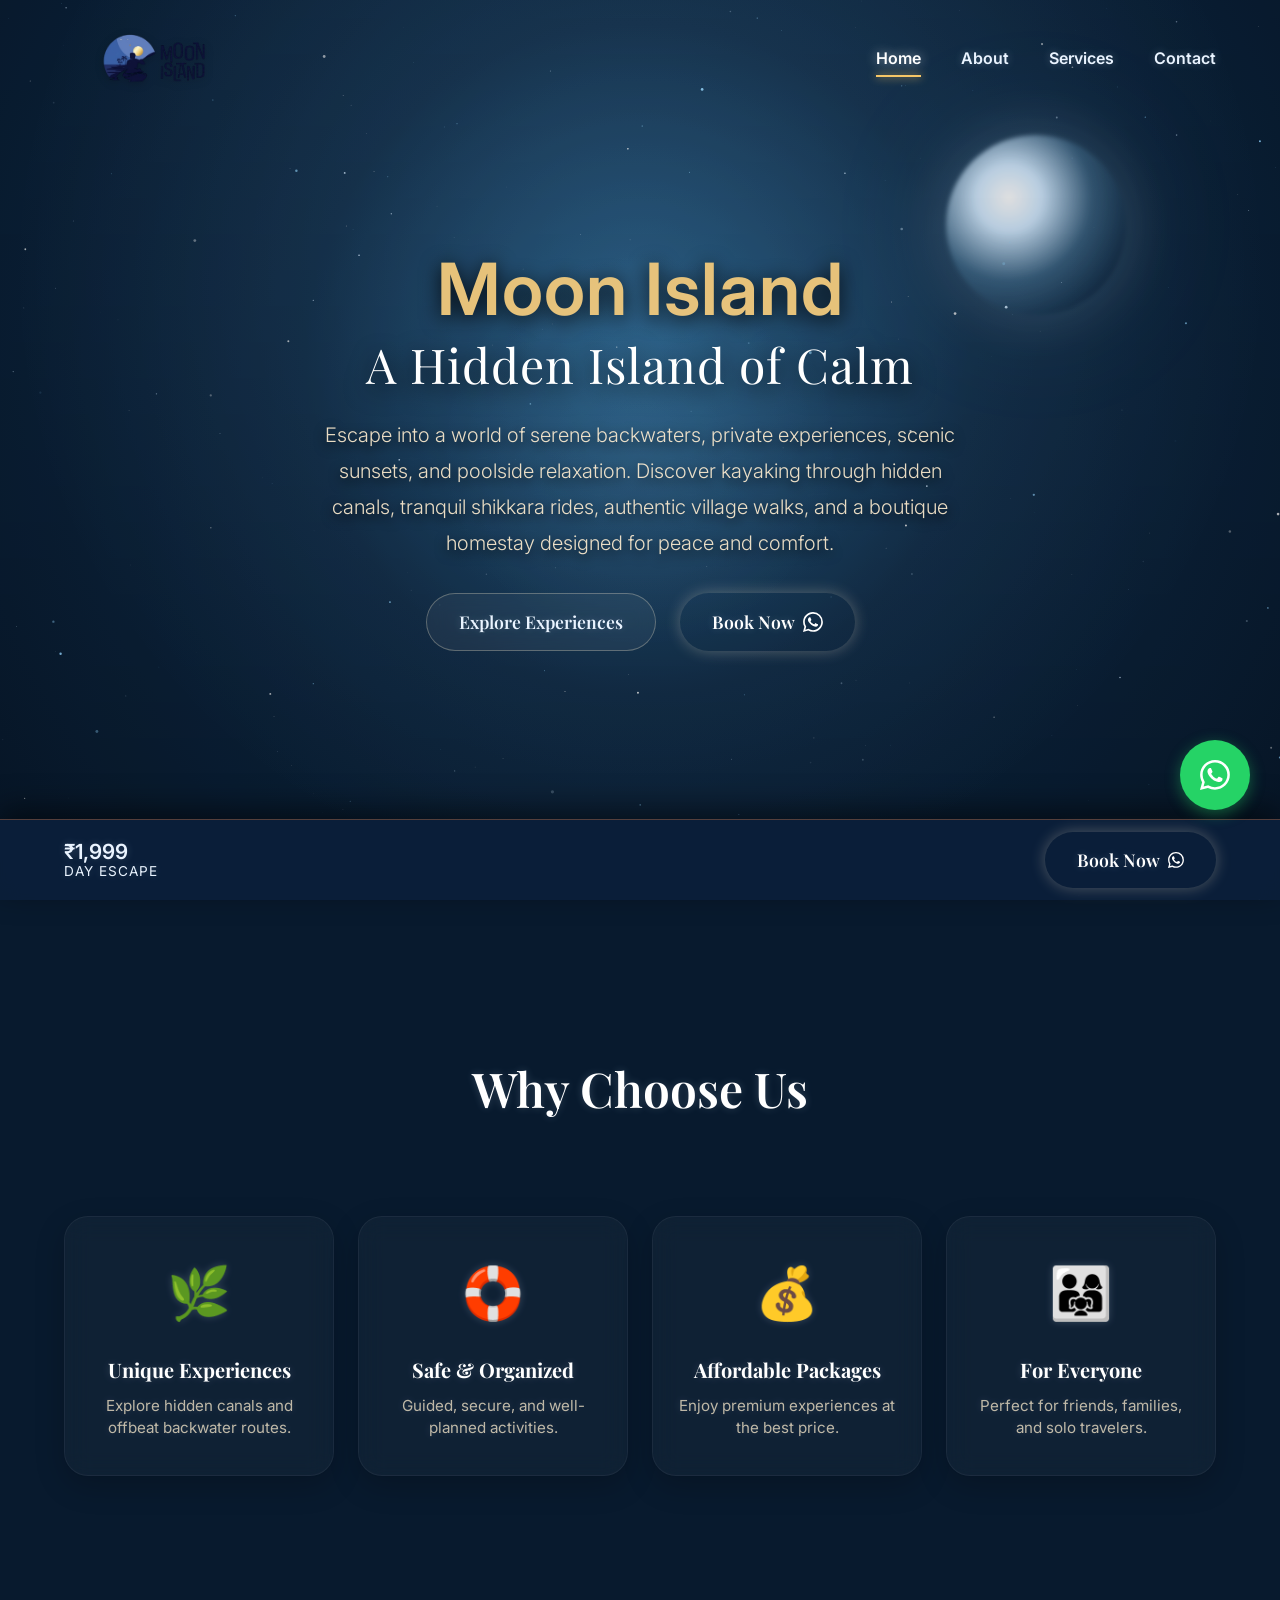
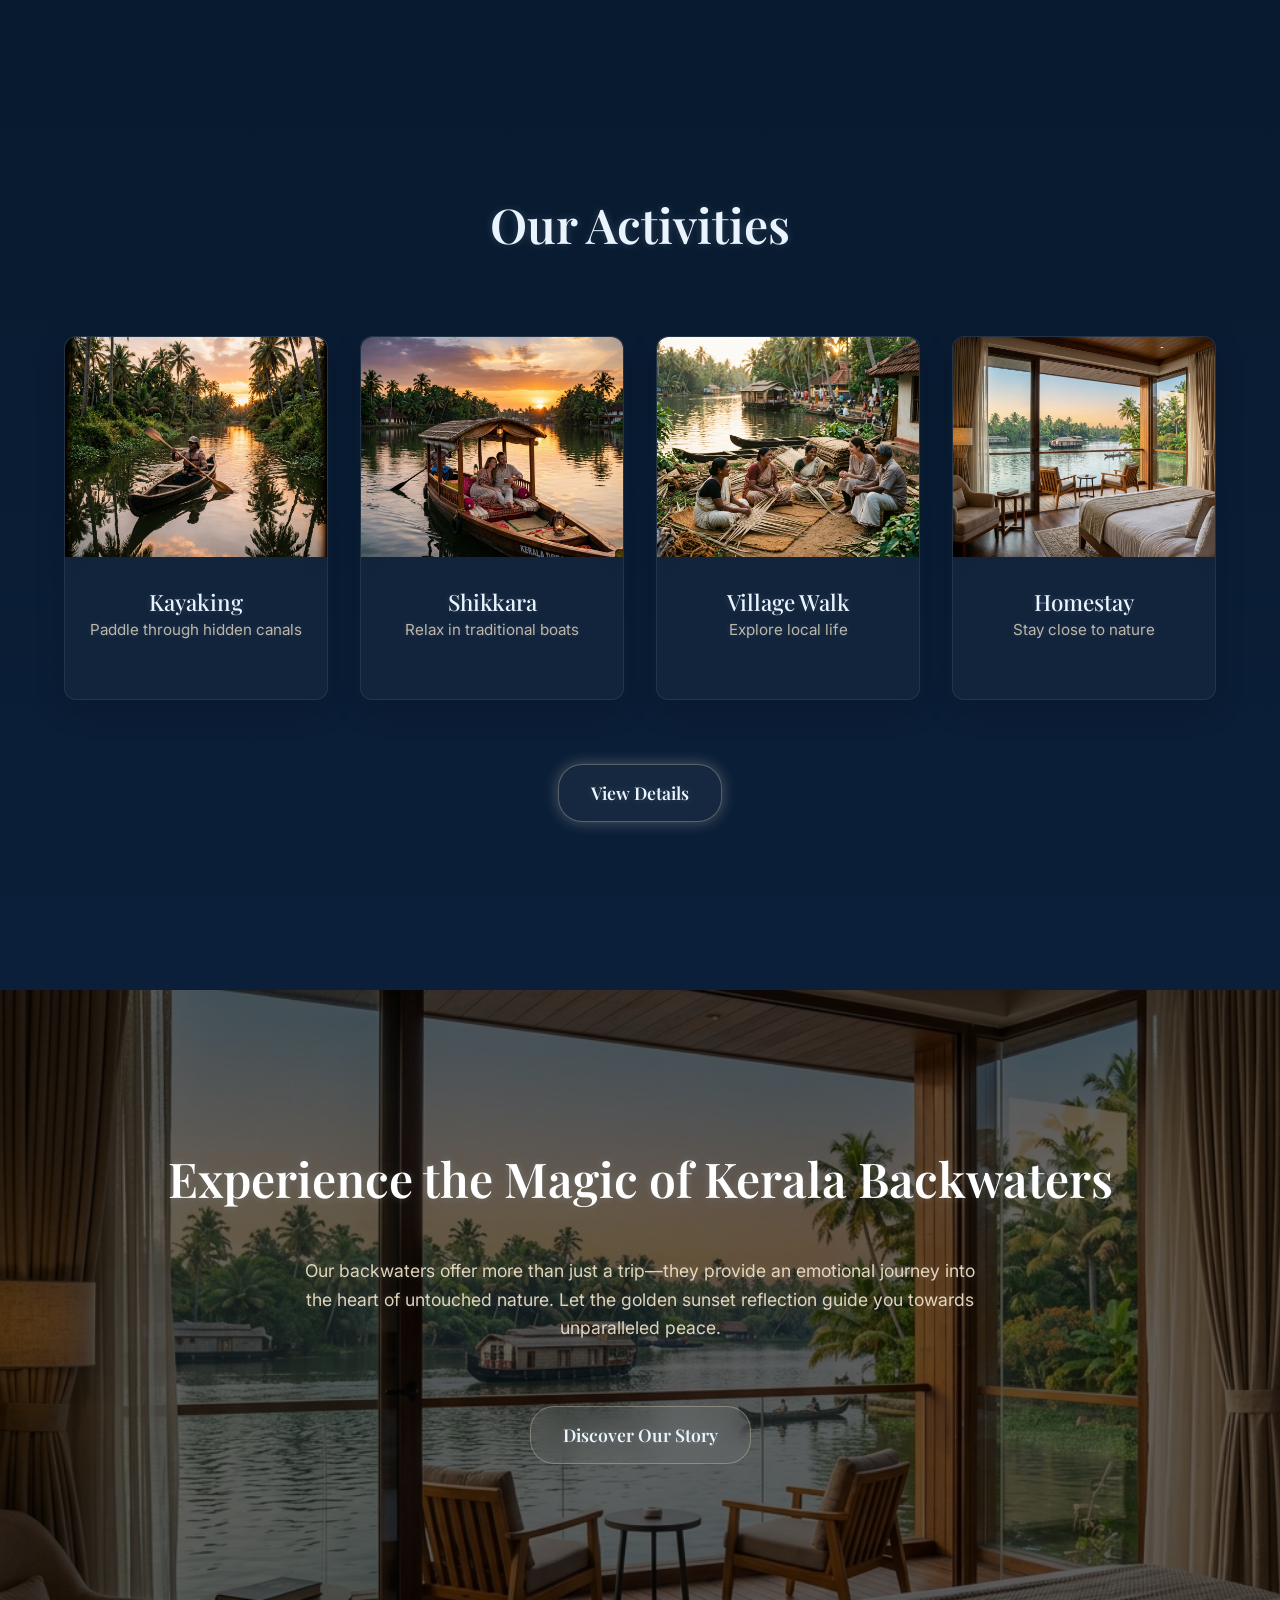
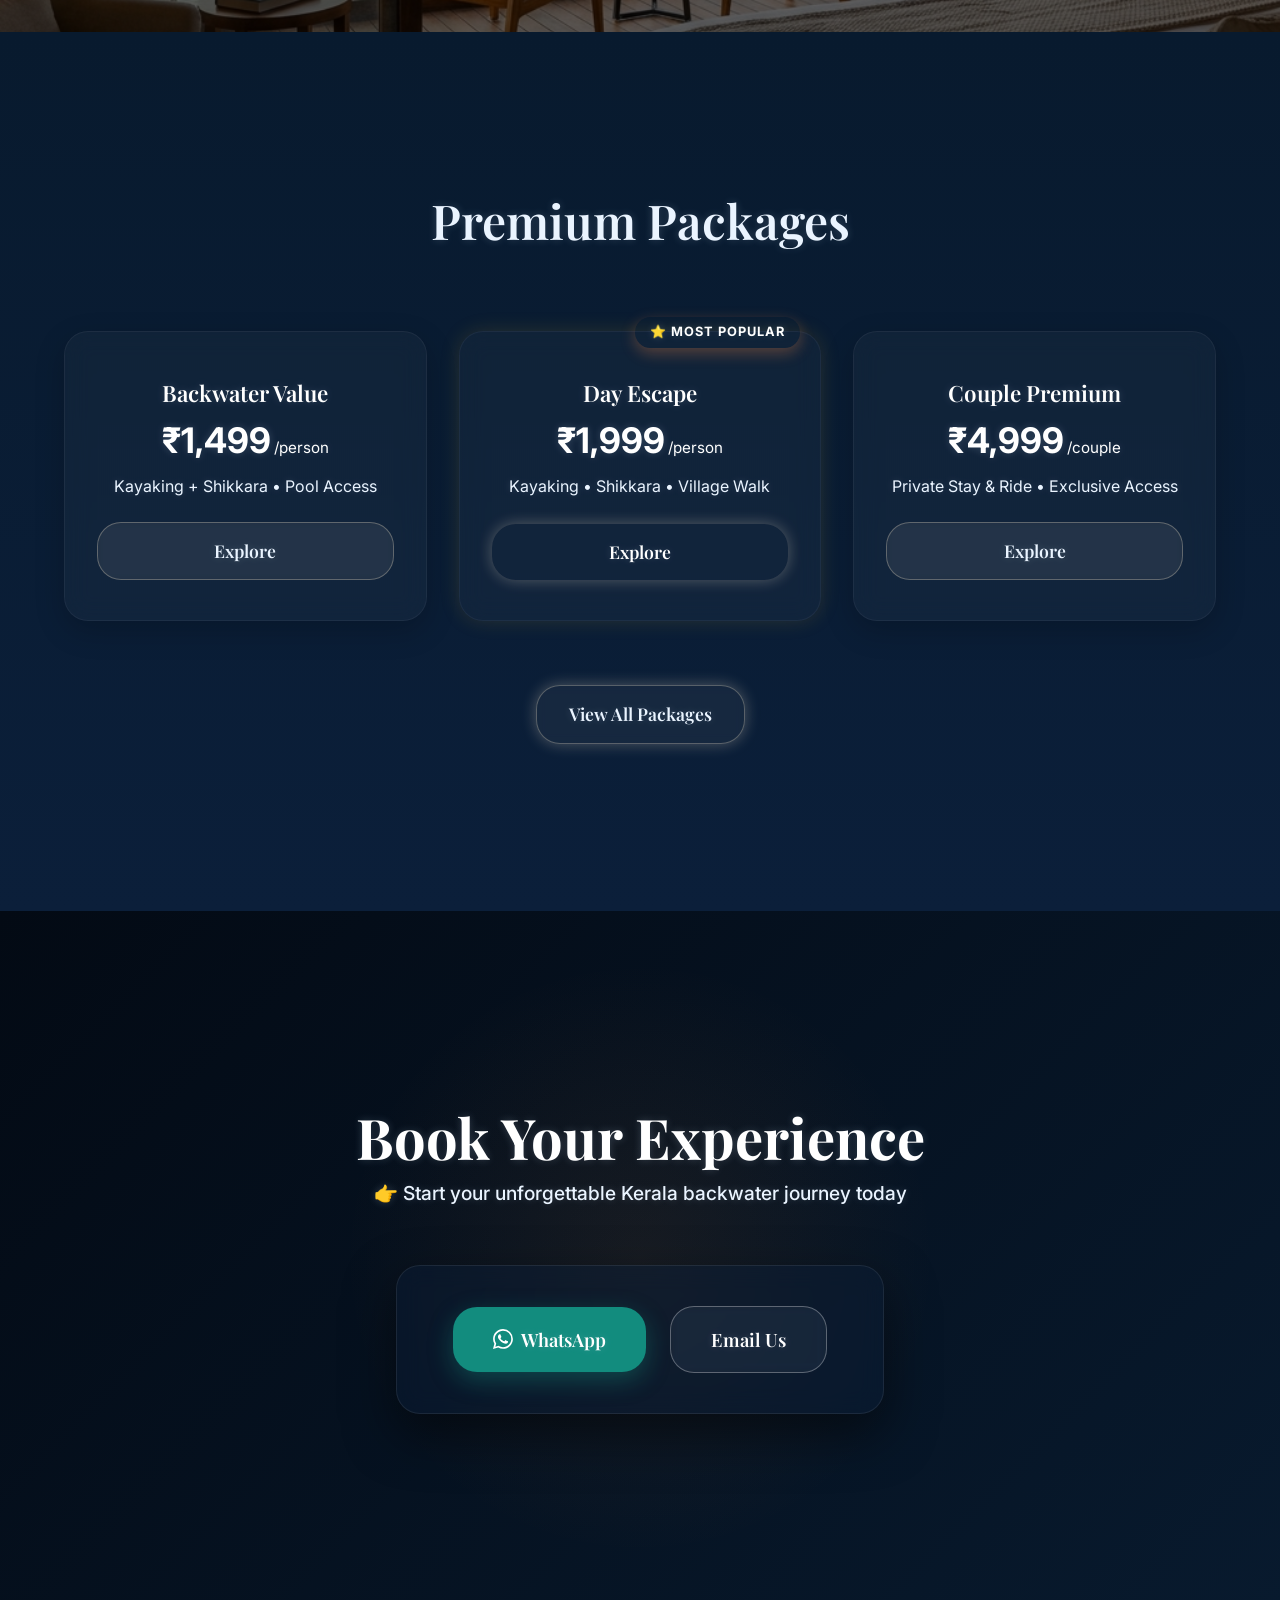
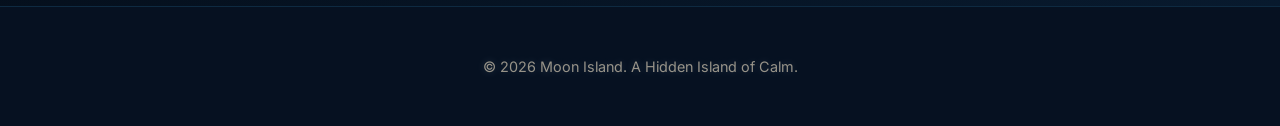
==== commit 8581a574: "upload website files" ====
--- a/index.html
+++ b/index.html
@@ -16,11 +16,19 @@
 </head>
 
 <body>
+    <div class="moonlight-overlay"></div>
+    <div class="mouse-glow"></div>
+    
+    <div class="celestial-container">
+        <div class="global-moon"></div>
+    </div>
+    <canvas id="celestial-canvas"></canvas>
+    
     <div class="water-overlay"></div>
 
     <header class="navbar">
         <a href="index.html" class="logo">
-            <img src="moon island logoh.png.jpeg" alt="Moon Island Logo" class="brand-logo">
+            <img src="moon_island_logoh.png-removebg-preview.png" alt="Moon Island Logo" class="brand-logo">
         </a>
         <nav class="nav-links">
             <a href="index.html" class="nav-link active">Home</a>
@@ -69,34 +77,33 @@
         </section>
 
         <!-- WHY CHOOSE US SECTION -->
-        <section class="why-choose-us-section page-with-moon" style="padding: 6rem 0; position: relative; overflow: hidden; background: linear-gradient(to bottom, var(--bg-deep-blue), #071526);">
-            <div class="animated-moon" style="top: 10%; right: 5%;"></div>
+        <section class="why-choose-us-section" style="padding: 6rem 0; position: relative; overflow: hidden;">
             <div class="container">
-                <h2 class="section-heading center fade-up-element text-white mb-8">Why Choose Us</h2>
+                <h2 class="section-heading center fade-up-element mb-8">Why Choose Us</h2>
                 <div class="why-choose-grid mt-4">
                     <!-- Card 1 -->
                     <div class="why-choose-card glass-card rounded-2xl fade-up-element delay-1">
                         <div class="why-icon float-icon">🌿</div>
                         <h3>Unique Experiences</h3>
-                        <p class="text-sand-muted">Explore hidden canals and offbeat backwater routes.</p>
+                        <p>Explore hidden canals and offbeat backwater routes.</p>
                     </div>
                     <!-- Card 2 -->
                     <div class="why-choose-card glass-card rounded-2xl fade-up-element delay-2">
                         <div class="why-icon float-icon">🛟</div>
                         <h3>Safe & Organized</h3>
-                        <p class="text-sand-muted">Guided, secure, and well-planned activities.</p>
+                        <p>Guided, secure, and well-planned activities.</p>
                     </div>
                     <!-- Card 3 -->
                     <div class="why-choose-card glass-card rounded-2xl fade-up-element delay-3">
                         <div class="why-icon float-icon">💰</div>
                         <h3>Affordable Packages</h3>
-                        <p class="text-sand-muted">Enjoy premium experiences at the best price.</p>
+                        <p>Enjoy premium experiences at the best price.</p>
                     </div>
                     <!-- Card 4 -->
                     <div class="why-choose-card glass-card rounded-2xl fade-up-element delay-4">
                         <div class="why-icon float-icon">👨‍👩‍👧</div>
                         <h3>For Everyone</h3>
-                        <p class="text-sand-muted">Perfect for friends, families, and solo travelers.</p>
+                        <p>Perfect for friends, families, and solo travelers.</p>
                     </div>
                 </div>
             </div>
@@ -159,11 +166,10 @@
         </section>
 
         <!-- FEATURED SECTION -->
-        <section class="featured-section page-with-moon" style="position: relative; overflow: hidden; padding: 6rem 0;">
-            <div class="hero-bg-img"
-                style="background-image: url('assets/homestay.png'); filter: brightness(0.4); position: absolute; top: 0; left: 0; width: 100%; height: 120%; z-index: -3;">
-            </div>
-            <div class="animated-moon" style="top: -20px; left: 10%;"></div>
+            <section class="featured-section page-with-moon" style="position: relative; overflow: hidden; padding: 6rem 0;">
+                <div class="hero-bg-img"
+                    style="background-image: url('assets/homestay.png'); filter: brightness(0.4); position: absolute; top: 0; left: 0; width: 100%; height: 120%; z-index: -3;">
+                </div>
             <div class="container center text-white fade-up-element">
                 <h2 class="section-heading hero-fade-up">Experience the Magic of Kerala Backwaters</h2>
                 <p class="mt-2 text-lg hero-soft-fade max-w-lg mx-auto" style="color: rgba(245, 230, 202, 0.9);">Our
@@ -222,7 +228,6 @@
 
         <!-- FINAL CTA SECTION -->
         <section class="premium-cta-section page-with-moon">
-            <div class="animated-moon" style="top: 10%; right: 10%;"></div>
             <div class="premium-cta-glow"></div>
 
             <div class="container fade-up-element center" style="position: relative; z-index: 2;">
--- a/style.css
+++ b/style.css
@@ -1,16 +1,31 @@
 :root {
-    --bg-deep-blue: #0B1F3A;
-    --bg-aqua-blue: #2E8BC0;
-    --text-sand-beige: #F5E6CA;
-    --accent-sunset: #FF8C42;
-
-    --bg-gradient: radial-gradient(circle at 50% 50%, #153258 0%, #0B1F3A 80%);
-    --glass-bg: rgba(245, 230, 202, 0.05);
-    /* Sand Beige tinted glass */
-    --glass-border: rgba(245, 230, 202, 0.15);
+    /* Primary Dark Background Palette */
+    --bg-main-glow: radial-gradient(circle at 50% 40%, #1F5A8A 0%, #0E2A47 40%, #081A2E 100%);
+    --bg-deep-blue: #081A2E;
+    
+    /* Text Colors */
+    --text-primary: #EAF4FF;
+    --text-secondary: #A8C1D9;
+    --text-navbar: #0B1F3A;
+    --text-nav-hover: #123A63;
+    
+    /* Accent Colors */
+    --accent-gold: #F6C667;
+    --accent-warm-glow: #FFB347;
+    --accent-blue-glow: rgba(143, 211, 255, 0.4);
+    
+    /* Navbar Light Gradient */
+    --navbar-bg: linear-gradient(90deg, #F2F7FF 0%, #E3F0FF 50%, #D4E6FF 100%);
+    
+    /* Light Section Backgrounds */
+    --bg-light-section: #F6FAFF;
+    --bg-soft-blue: #EAF4FF;
 
     --font-heading: 'Playfair Display', serif;
     --font-body: 'Inter', sans-serif;
+    
+    --glow-shadow: 0 0 20px rgba(207, 232, 255, 0.3);
+    --text-glow: 0 0 8px rgba(207, 232, 255, 0.2);
 }
 
 * {
@@ -20,12 +35,95 @@
     scroll-behavior: smooth;
 }
 
+html {
+    background-color: var(--bg-deep-blue);
+}
+
 body {
+    background-color: transparent;
+    color: var(--text-primary);
     font-family: var(--font-body);
-    background: var(--bg-deep-blue);
-    color: var(--text-sand-beige);
     line-height: 1.6;
     overflow-x: hidden;
+    position: relative;
+    text-shadow: var(--text-glow);
+}
+
+/* Global Celestial Background */
+#celestial-canvas {
+    position: fixed;
+    top: 0;
+    left: 0;
+    width: 100vw;
+    height: 100vh;
+    z-index: -2;
+    pointer-events: none;
+    opacity: 1;
+}
+
+.celestial-container {
+    position: fixed;
+    top: 0;
+    left: 0;
+    width: 100vw;
+    height: 100vh;
+    z-index: -3;
+    pointer-events: none;
+    background: var(--bg-main-glow);
+    overflow: hidden;
+}
+
+/* Moonlight Ambient Glow */
+.moonlight-overlay {
+    position: fixed;
+    top: 0;
+    left: 0;
+    width: 100%;
+    height: 100%;
+    background: radial-gradient(circle at 50% 30%, rgba(143, 211, 255, 0.15), transparent 70%);
+    pointer-events: none;
+    z-index: -1;
+    mix-blend-mode: screen;
+}
+
+/* Custom Cursor Glow */
+.mouse-glow {
+    position: fixed;
+    width: 400px;
+    height: 400px;
+    background: radial-gradient(circle, rgba(143, 211, 255, 0.08), transparent 70%);
+    border-radius: 50%;
+    pointer-events: none;
+    z-index: 100;
+    transform: translate(-50%, -50%);
+    transition: width 0.3s ease, height 0.3s ease;
+    mix-blend-mode: screen;
+}
+
+.global-moon {
+    position: fixed;
+    top: 15%;
+    right: 12%;
+    width: 180px;
+    height: 180px;
+    background: radial-gradient(circle at 35% 35%, 
+        #fff 0%, 
+        #CFE8FF 20%, 
+        rgba(143, 211, 255, 0.3) 50%, 
+        transparent 80%);
+    border-radius: 50%;
+    filter: blur(2px);
+    z-index: -1; 
+    pointer-events: none;
+    box-shadow: 
+        0 0 60px rgba(207, 232, 255, 0.2),
+        0 0 140px rgba(143, 211, 255, 0.1);
+    animation: moonFloating 12s ease-in-out infinite;
+}
+
+@keyframes moonFloating {
+    0%, 100% { transform: translateY(0) rotate(0deg); }
+    50% { transform: translateY(-15px) rotate(2deg); }
 }
 
 /* Water Overlay Animation (Subtle) */
@@ -44,14 +142,11 @@
 }
 
 @keyframes driftWater {
-    0% {
-        background-position: 0 0;
-    }
-
-    100% {
-        background-position: 200px 200px;
-    }
-}
+    0% { background-position: 0 0; }
+    100% { background-position: 200px 200px; }
+}
+
+.about-parallax-subtitle
 
 /* Typography */
 h1,
@@ -113,61 +208,86 @@
 .navbar {
     position: fixed;
     top: 0;
-    left: 0;
     width: 100%;
     padding: 1.5rem 5%;
     display: flex;
     justify-content: space-between;
     align-items: center;
     z-index: 1000;
-    transition: background 0.4s ease, padding 0.4s ease, backdrop-filter 0.4s ease;
+    transition: all 0.4s cubic-bezier(0.165, 0.84, 0.44, 1);
+    
+    /* INITIAL STATE: Transparent */
+    background: transparent;
+    backdrop-filter: blur(0px);
+    box-shadow: none;
+    border-bottom: 1px solid rgba(255, 255, 255, 0);
 }
 
 .navbar.scrolled {
-    background: rgba(11, 31, 58, 0.85);
-    backdrop-filter: blur(16px);
-    -webkit-backdrop-filter: blur(16px);
-    border-bottom: 1px solid rgba(46, 139, 192, 0.15);
     padding: 1rem 5%;
+    background: var(--navbar-bg);
+    backdrop-filter: blur(12px);
+    box-shadow: 0 4px 20px rgba(0, 0, 0, 0.08);
+    border-bottom: 1px solid rgba(255, 255, 255, 0.2);
 }
 
 .logo {
     display: flex;
     align-items: center;
     gap: 12px;
-    font-family: var(--font-heading);
-    font-weight: 700;
-    font-size: 1.8rem;
-    color: var(--text-sand-beige);
-    text-shadow: 0 0 15px rgba(245, 230, 202, 0.3);
+    background-color: transparent !important;
+    border: none !important;
+    padding: 0 !important;
+    box-shadow: none !important;
 }
 
 .brand-logo {
-    height: 60px; /* Increased size slightly for better visibility as requested by "scale properly" */
+    height: 70px;
     width: auto;
-    background: transparent;
+    background: transparent !important;
     display: block;
     object-fit: contain;
+    transition: all 0.4s ease;
+    border: none !important;
+    box-shadow: none !important;
+    padding: 5px 0;
+    filter: drop-shadow(0 2px 4px rgba(0, 0, 0, 0.2)); /* Enhances legibility on various backgrounds */
+}
+
+.navbar.scrolled .brand-logo {
+    filter: drop-shadow(0 2px 6px rgba(0, 0, 0, 0.15));
 }
 
 .nav-links {
     display: flex;
     gap: 2.5rem;
+    margin-left: auto; /* Aligns links to the right */
 }
 
 .nav-link {
     font-size: 1rem;
-    font-weight: 500;
-    color: var(--text-sand-beige);
-    text-shadow: 0 2px 4px rgba(0, 0, 0, 0.6);
-    position: relative;
-    transition: color 0.3s ease;
+    font-weight: 600;
+    color: #EAF4FF; /* Soft White */
+    text-shadow: 0 0 8px rgba(207, 232, 255, 0.3);
+    position: relative;
+    transition: all 0.4s ease;
+}
+
+.navbar.scrolled .nav-link {
+    color: var(--text-navbar); /* Dark Navy */
+    text-shadow: none;
 }
 
 .nav-link:hover,
 .nav-link.active {
     color: #fff;
-    text-shadow: 0 0 10px rgba(255, 255, 255, 0.4), 0 2px 4px rgba(0, 0, 0, 0.6);
+    text-shadow: 0 0 12px rgba(255, 255, 255, 0.6);
+}
+
+.navbar.scrolled .nav-link:hover,
+.navbar.scrolled .nav-link.active {
+    color: var(--text-nav-hover);
+    text-shadow: none;
 }
 
 .nav-link::after {
@@ -177,8 +297,9 @@
     left: 0;
     width: 0;
     height: 2px;
-    background: var(--accent-sunset);
-    transition: width 0.3s cubic-bezier(0.4, 0, 0.2, 1);
+    background: var(--accent-gold);
+    transition: width 0.3s ease;
+    box-shadow: 0 0 8px var(--accent-gold);
 }
 
 .nav-link:hover::after,
@@ -199,25 +320,70 @@
     display: block;
     width: 25px;
     height: 2px;
-    background: var(--text-sand-beige);
-    transition: 0.3s;
-}
-
-/* Glass UI Components */
+    background: #EAF4FF; /* Initial Soft White */
+    margin: 5px 0;
+    transition: all 0.3s ease;
+    border-radius: 2px;
+}
+
+.navbar.scrolled .menu-btn span {
+    background: var(--text-navbar); /* Dark Navy */
+}
+
+/* Glow Buttons */
+.btn-primary {
+    background: var(--bg-soft-blue);
+    color: var(--text-navbar);
+    box-shadow: 0 4px 15px rgba(143, 211, 255, 0.2);
+}
+
+.btn-primary:hover {
+    background: #fff;
+    box-shadow: 0 8px 25px var(--accent-blue-glow);
+    transform: translateY(-2px);
+}
+
+.btn-outline {
+    border-color: var(--text-primary);
+    color: var(--text-primary);
+}
+
+.btn-outline:hover {
+    background: rgba(255, 255, 255, 0.1);
+    box-shadow: 0 0 15px rgba(255, 255, 255, 0.2);
+}
+
+/* Glass Card Base - Luxury Glow */
 .glass-card {
-    background: var(--glass-bg);
-    backdrop-filter: blur(16px);
-    -webkit-backdrop-filter: blur(16px);
-    border: 1px solid var(--glass-border);
-    border-radius: 20px;
-    padding: 2.5rem;
+    background: rgba(255, 255, 255, 0.03);
+    backdrop-filter: blur(12px);
+    border: 1px solid rgba(255, 255, 255, 0.08);
     box-shadow: 0 10px 30px rgba(0, 0, 0, 0.2);
-    transition: transform 0.4s cubic-bezier(0.175, 0.885, 0.32, 1.275), box-shadow 0.4s ease, border-color 0.4s ease;
-    position: relative;
-    overflow: hidden;
-}
-
-/* 3D Hover Tilt applied via JS, but base transitions here */
+    transition: all 0.5s cubic-bezier(0.165, 0.84, 0.44, 1);
+}
+
+.glass-card:hover {
+    background: rgba(255, 255, 255, 0.06);
+    transform: translateY(-8px) scale(1.02);
+    box-shadow: 0 20px 40px rgba(0, 0, 0, 0.4), var(--glow-shadow);
+    border-color: rgba(143, 211, 255, 0.3);
+}
+
+.light-section {
+    background-color: var(--bg-light-section);
+    color: var(--text-navbar);
+}
+
+.light-section h2, .light-section h3 {
+    color: var(--text-navbar) !important;
+}
+
+.light-card {
+    background: var(--bg-soft-blue);
+    color: var(--text-navbar);
+    border: none;
+}
+
 .card-3d:hover {
     border-color: rgba(46, 139, 192, 0.4);
     box-shadow: 0 15px 40px rgba(46, 139, 192, 0.15);
@@ -910,7 +1076,8 @@
     width: 100%;
 }
 
-.card-header-fancy h3, .card-header-fancy h4 {
+.card-header-fancy h3,
+.card-header-fancy h4 {
     margin: 0 !important;
 }
 
@@ -1837,7 +2004,8 @@
 .why-choose-card:hover {
     transform: translateY(-8px);
     box-shadow: 0 15px 35px rgba(0, 0, 0, 0.4);
-    border-color: rgba(255, 140, 66, 0.4); /* soft glow border */
+    border-color: rgba(255, 140, 66, 0.4);
+    /* soft glow border */
 }
 
 .why-choose-card .why-icon {
@@ -1854,8 +2022,13 @@
 }
 
 @keyframes gentleFloatUp {
-    0% { transform: translateY(0); }
-    100% { transform: translateY(-8px); }
+    0% {
+        transform: translateY(0);
+    }
+
+    100% {
+        transform: translateY(-8px);
+    }
 }
 
 .why-choose-card:hover .why-icon {
@@ -1866,7 +2039,8 @@
 
 .why-choose-card h3 {
     font-size: 1.25rem;
-    font-weight: 700; /* bold title */
+    font-weight: 700;
+    /* bold title */
     margin-bottom: 0.8rem;
     color: #fff;
 }
@@ -1880,7 +2054,8 @@
 
 @media (max-width: 1024px) {
     .why-choose-grid {
-        grid-template-columns: repeat(2, 1fr); /* tablet: 2 per row */
+        grid-template-columns: repeat(2, 1fr);
+        /* tablet: 2 per row */
     }
 }
 
@@ -1890,16 +2065,19 @@
         flex-wrap: nowrap;
         overflow-x: auto;
         scroll-snap-type: x mandatory;
-        padding-bottom: 1.5rem; /* space for scroll thumb */
+        padding-bottom: 1.5rem;
+        /* space for scroll thumb */
         gap: 1.2rem;
         -webkit-overflow-scrolling: touch;
-        scrollbar-width: none; /* firefox */
-    }
-    
+        scrollbar-width: none;
+        /* firefox */
+    }
+
     .why-choose-grid::-webkit-scrollbar {
-        display: none; /* simple hidden scrollbar on mobile for cleaner look */
-    }
-    
+        display: none;
+        /* simple hidden scrollbar on mobile for cleaner look */
+    }
+
     .why-choose-card {
         min-width: 260px;
         scroll-snap-align: center;
@@ -1966,7 +2144,8 @@
 
 .services-pkg-card .styled-list {
     margin-bottom: 2.5rem;
-    flex-grow: 1; /* Pushes button to bottom */
+    flex-grow: 1;
+    /* Pushes button to bottom */
 }
 
 .services-pkg-card .styled-list li {
@@ -1994,6 +2173,7 @@
         grid-template-columns: 1fr;
         gap: 2rem;
     }
+
     .services-pkg-card {
         padding: 2rem 1.5rem;
     }
@@ -2012,7 +2192,8 @@
     display: flex;
     flex-direction: column;
     justify-content: flex-start;
-    padding: 3rem 2rem 2.5rem; /* extra top padding for the badge */
+    padding: 3rem 2rem 2.5rem;
+    /* extra top padding for the badge */
     text-align: center;
     position: relative;
     border: 1px solid rgba(255, 255, 255, 0.05);
@@ -2022,7 +2203,8 @@
 .pkg-preview-card:hover {
     transform: translateY(-8px);
     box-shadow: 0 15px 35px rgba(0, 0, 0, 0.4);
-    border-color: rgba(255, 140, 66, 0.4); /* soft orange glow border on hover */
+    border-color: rgba(255, 140, 66, 0.4);
+    /* soft orange glow border on hover */
 }
 
 .pkg-content {
@@ -2038,7 +2220,8 @@
 }
 
 .pkg-preview-card .btn {
-    margin-top: auto !important; /* Forces button to the bottom */
+    margin-top: auto !important;
+    /* Forces button to the bottom */
 }
 
 .pkg-price-large {
@@ -2080,11 +2263,11 @@
         -webkit-overflow-scrolling: touch;
         scrollbar-width: none;
     }
-    
+
     .packages-preview-grid::-webkit-scrollbar {
         display: none;
     }
-    
+
     .pkg-preview-card {
         min-width: 280px;
         scroll-snap-align: center;
@@ -2185,12 +2368,14 @@
     .premium-cta-heading {
         font-size: 2.5rem;
     }
+
     .premium-cta-buttons {
         flex-direction: column;
         padding: 2.5rem 2rem;
         width: 100%;
         max-width: 350px;
     }
+
     .premium-cta-buttons .btn {
         width: 100%;
         justify-content: center;
@@ -2238,7 +2423,10 @@
 
 .about-parallax-overlay {
     position: absolute;
-    top: 0; left: 0; right: 0; bottom: 0;
+    top: 0;
+    left: 0;
+    right: 0;
+    bottom: 0;
     background: rgba(3, 10, 20, 0.65);
     z-index: 1;
 }
@@ -2264,7 +2452,8 @@
 
 .philosophy-glow {
     position: absolute;
-    top: 50%; left: 50%;
+    top: 50%;
+    left: 50%;
     transform: translate(-50%, -50%);
     width: 600px;
     height: 600px;
@@ -2294,20 +2483,27 @@
         font-size: 2.8rem;
         margin-bottom: 1.5rem;
     }
+
     .about-story-text {
         font-size: 1.1rem;
     }
+
     .about-parallax-subtitle {
         font-size: 1.2rem;
     }
+
     .philosophy-quote {
         font-size: 2.2rem;
     }
+
     .about-parallax-bg {
         padding: 8rem 0;
-        background-attachment: scroll; /* smooth scroll fallback for mobile */
-    }
-    .our-story-section, .philosophy-section {
+        background-attachment: scroll;
+        /* smooth scroll fallback for mobile */
+    }
+
+    .our-story-section,
+    .philosophy-section {
         padding: 5rem 0 3rem;
     }
 }
@@ -2335,7 +2531,9 @@
 }
 
 @keyframes slideUpSticky {
-    to { transform: translateY(0); }
+    to {
+        transform: translateY(0);
+    }
 }
 
 .sticky-price {
@@ -2356,7 +2554,7 @@
 
 /* Adjust floating WA button so it doesn't overlap the booking bar */
 .float-wa {
-    bottom: 90px !important; 
+    bottom: 90px !important;
 }
 
 /* =========================================================
@@ -2400,7 +2598,8 @@
 }
 
 /* Front & Back Sides */
-.flip-card-front, .flip-card-back {
+.flip-card-front,
+.flip-card-back {
     position: absolute;
     width: 100%;
     height: 100%;
@@ -2520,9 +2719,18 @@
 }
 
 /* Utility for text max-width */
-.max-w-lg { max-width: 700px; }
-.mx-auto { margin-left: auto; margin-right: auto; }
-.text-center { text-align: center; }
+.max-w-lg {
+    max-width: 700px;
+}
+
+.mx-auto {
+    margin-left: auto;
+    margin-right: auto;
+}
+
+.text-center {
+    text-align: center;
+}
 
 /* Flip effect focus on click (mobile accessibility) */
 .activity-flip-card.focused .flip-card-inner {
@@ -2569,8 +2777,13 @@
 }
 
 @keyframes scrollGallery {
-    0% { transform: translateX(0); }
-    100% { transform: translateX(-50%); }
+    0% {
+        transform: translateX(0);
+    }
+
+    100% {
+        transform: translateX(-50%);
+    }
 }
 
 .gallery-strip-item {
@@ -2600,22 +2813,25 @@
 }
 
 /* =========================================================
-   INDIVIDUAL EXPERIENCE CARDS - FLOATING OBJECTS
+   REFINED INDIVIDUAL EXPERIENCES - 3D FLOATING CUTOUTS
    ========================================================= */
 
 .pricing-grid {
-    gap: 4rem; /* Increased gap to accommodate floating object overflow */
-    padding: 2rem 0;
+    gap: 4.5rem;
+    /* Spacious gap for elite spacing */
+    padding: 3rem 0;
 }
 
 .price-card {
     position: relative !important;
     overflow: visible !important;
     z-index: 1;
-}
-
-.price-card h3, 
-.price-card .price-tag, 
+    transition: transform 0.5s ease;
+}
+
+/* Ensure text remains above floating objects */
+.price-card h3,
+.price-card .price-tag,
 .price-card p {
     position: relative;
     z-index: 10;
@@ -2625,107 +2841,163 @@
     position: absolute;
     pointer-events: none;
     z-index: 8;
-    transition: transform 0.8s cubic-bezier(0.2, 0.8, 0.2, 1), filter 0.8s ease;
-    filter: drop-shadow(0 15px 30px rgba(0, 0, 0, 0.5));
+    background: transparent !important;
+    border: none !important;
+    display: block;
+    object-fit: contain;
+    transition: transform 0.8s cubic-bezier(0.2, 0.8, 0.2, 1), filter 0.8s ease, opacity 0.5s ease;
+    filter: drop-shadow(0 10px 20px rgba(0, 0, 0, 0.4));
     will-change: transform;
 }
 
 .kayak-float {
-    width: 250px;
-    top: -60px;
-    right: -70px;
-    transform: rotate(-15deg) translateY(10px);
+    width: 130px;
+    /* Reduced size for elegance */
+    top: -45px;
+    right: -30px;
+    transform: rotate(-15deg) translateY(5px);
 }
 
 .boat-float {
-    width: 270px;
-    top: -50px;
-    left: -80px;
-    transform: rotate(10deg) translateY(10px);
+    width: 140px;
+    /* Reduced size */
+    top: -40px;
+    left: -40px;
+    transform: rotate(8deg) translateY(5px);
 }
 
 .homestay-float {
-    width: 220px;
-    bottom: -70px;
-    right: -60px;
-    transform: rotate(5deg) translateY(-10px);
-}
-
-/* Hover Animations */
-.price-card:hover .floating-object {
-    filter: drop-shadow(0 30px 60px rgba(0, 0, 0, 0.7));
-}
-
-.price-card:hover .kayak-float {
-    transform: rotate(-5deg) translate(20px, -20px) scale(1.15);
-}
-
-.price-card:hover .boat-float {
-    transform: rotate(0deg) translate(-20px, -20px) scale(1.15);
-}
-
-.price-card:hover .homestay-float {
-    transform: rotate(0deg) translate(20px, 20px) scale(1.15);
-}
-
-/* Splash/Ripple Visuals */
+    width: 120px;
+    /* Reduced size */
+    bottom: -45px;
+    right: -25px;
+    transform: rotate(5deg) translateY(-5px);
+}
+
+/* Hover / Click Animation Refinement */
+.price-card:hover .floating-object,
+.price-card:active .floating-object {
+    filter: drop-shadow(0 20px 40px rgba(0, 0, 0, 0.6));
+    opacity: 1;
+}
+
+.price-card:hover .kayak-float,
+.price-card:active .kayak-float {
+    transform: rotate(-5deg) translate(10px, -10px) scale(1.1);
+}
+
+.price-card:hover .boat-float,
+.price-card:active .boat-float {
+    transform: rotate(0deg) translate(-10px, -10px) scale(1.1);
+}
+
+.price-card:hover .homestay-float,
+.price-card:active .homestay-float {
+    transform: rotate(0deg) translate(8px, 8px) scale(1.1);
+}
+
+/* Subtle Splash / Ambient Effect - Moonlit Ripple */
 .price-card::before {
     content: '';
     position: absolute;
-    width: 150px;
-    height: 150px;
-    background: radial-gradient(circle, rgba(255, 255, 255, 0.2) 0%, transparent 70%);
+    width: 250px;
+    height: 250px;
+    background: radial-gradient(circle, rgba(245, 230, 202, 0.15) 0%, transparent 70%);
     border-radius: 50%;
     opacity: 0;
-    transition: opacity 0.8s ease;
+    transition: opacity 0.6s ease;
     pointer-events: none;
     z-index: 5;
-}
-
-.price-card.delay-1::before { top: -80px; right: -90px; } /* Kayaking */
-.price-card.delay-2::before { top: -70px; left: -100px; }  /* Shikkara */
-.price-card.delay-3::before { bottom: -90px; right: -80px; } /* Homestay */
+    animation: luxuriousRipple 5s infinite;
+}
+
+.price-card.delay-1::before {
+    top: -60px;
+    right: -50px;
+}
+
+/* Kayaking */
+.price-card.delay-2::before {
+    top: -50px;
+    left: -60px;
+}
+
+/* Shikkara */
+.price-card.delay-3::before {
+    bottom: -60px;
+    right: -40px;
+}
+
+/* Homestay */
 
 .price-card:hover::before {
-    opacity: 1;
-    animation: premiumRipple 3s infinite;
-}
-
-@keyframes premiumRipple {
-    0% { transform: scale(0.5); opacity: 0; }
-    50% { opacity: 0.4; }
-    100% { transform: scale(1.6); opacity: 0; }
-}
-
-/* Responsive Overrides */
+    opacity: 0.6;
+}
+
+@keyframes luxuriousRipple {
+    0% {
+        transform: scale(0.6);
+        opacity: 0;
+    }
+
+    50% {
+        opacity: 0.25;
+    }
+
+    100% {
+        transform: scale(1.4);
+        opacity: 0;
+    }
+}
+
+/* Mobile Optimizations */
 @media (max-width: 1200px) {
-    .pricing-grid { gap: 3rem; }
-    .kayak-float { width: 180px; right: -50px; top: -40px; }
-    .boat-float { width: 200px; left: -60px; top: -30px; }
-    .homestay-float { width: 160px; bottom: -50px; right: -40px; }
+    .pricing-grid {
+        gap: 3.5rem;
+    }
+
+    .kayak-float {
+        width: 110px;
+        right: -25px;
+        top: -35px;
+    }
+
+    .boat-float {
+        width: 120px;
+        left: -30px;
+        top: -30px;
+    }
+
+    .homestay-float {
+        width: 100px;
+        bottom: -35px;
+        right: -20px;
+    }
 }
 
 @media (max-width: 768px) {
-    .pricing-grid { gap: 2rem; }
-    
+    .pricing-grid {
+        gap: 2.5rem;
+    }
+
     .floating-object {
-        width: 160px;
+        width: 100px;
         position: relative;
         top: 0 !important;
         left: 0 !important;
         right: 0 !important;
         bottom: 0 !important;
-        transform: none !important;
-        margin: -30px auto 1.5rem;
+        transform: rotate(-5deg) !important;
+        margin: -40px auto 1rem;
         display: block;
-        filter: drop-shadow(0 15px 30px rgba(0, 0, 0, 0.4));
-    }
-    
+        filter: drop-shadow(0 15px 25px rgba(0, 0, 0, 0.3));
+    }
+
     .price-card {
-        padding-top: 2rem;
-        overflow: hidden !important; /* Contain objects on small screens for better flow */
-    }
-    
+        padding-top: 1.5rem;
+        overflow: hidden !important;
+    }
+
     .price-card::before {
         display: none;
     }
@@ -2737,11 +3009,13 @@
         width: 280px;
         height: 200px;
     }
+
     .side-passing-layout {
         flex-direction: column !important;
         text-align: center;
         gap: 2rem;
     }
+
     .side-image {
         height: 300px;
     }
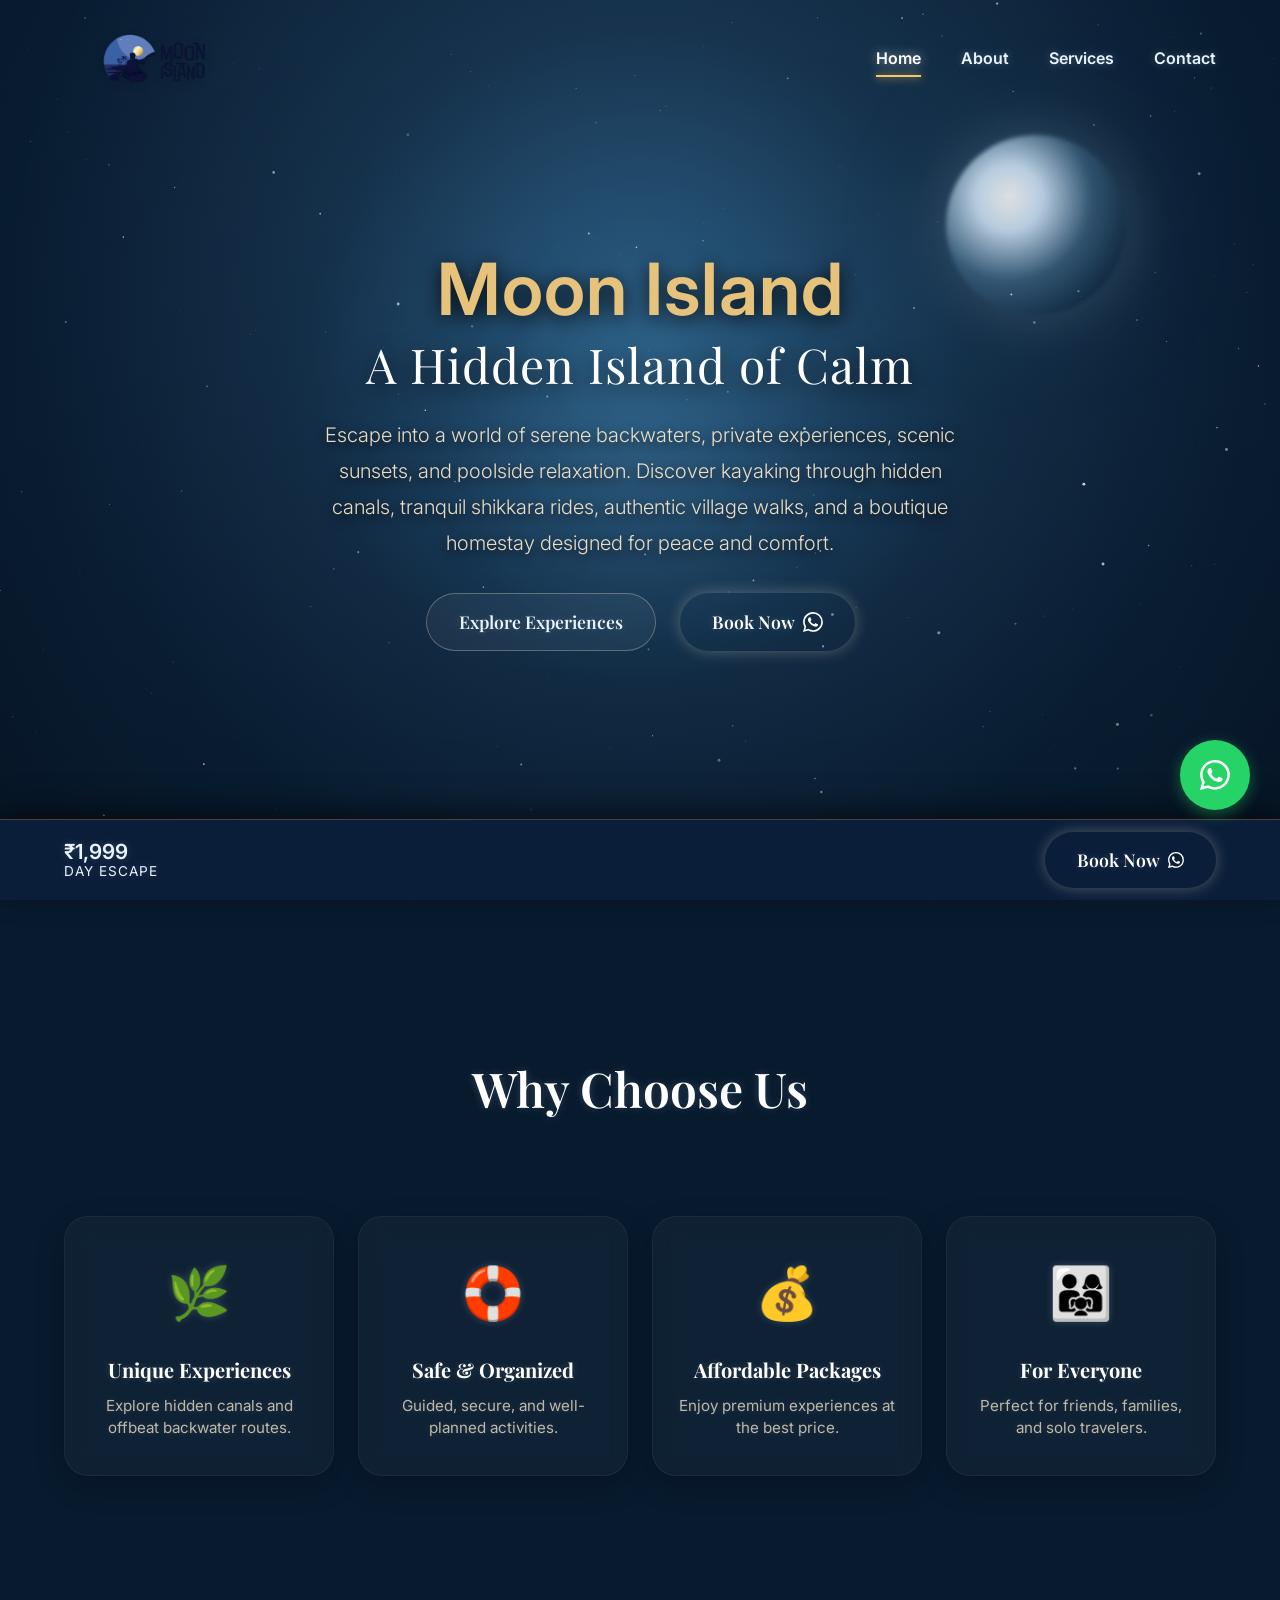
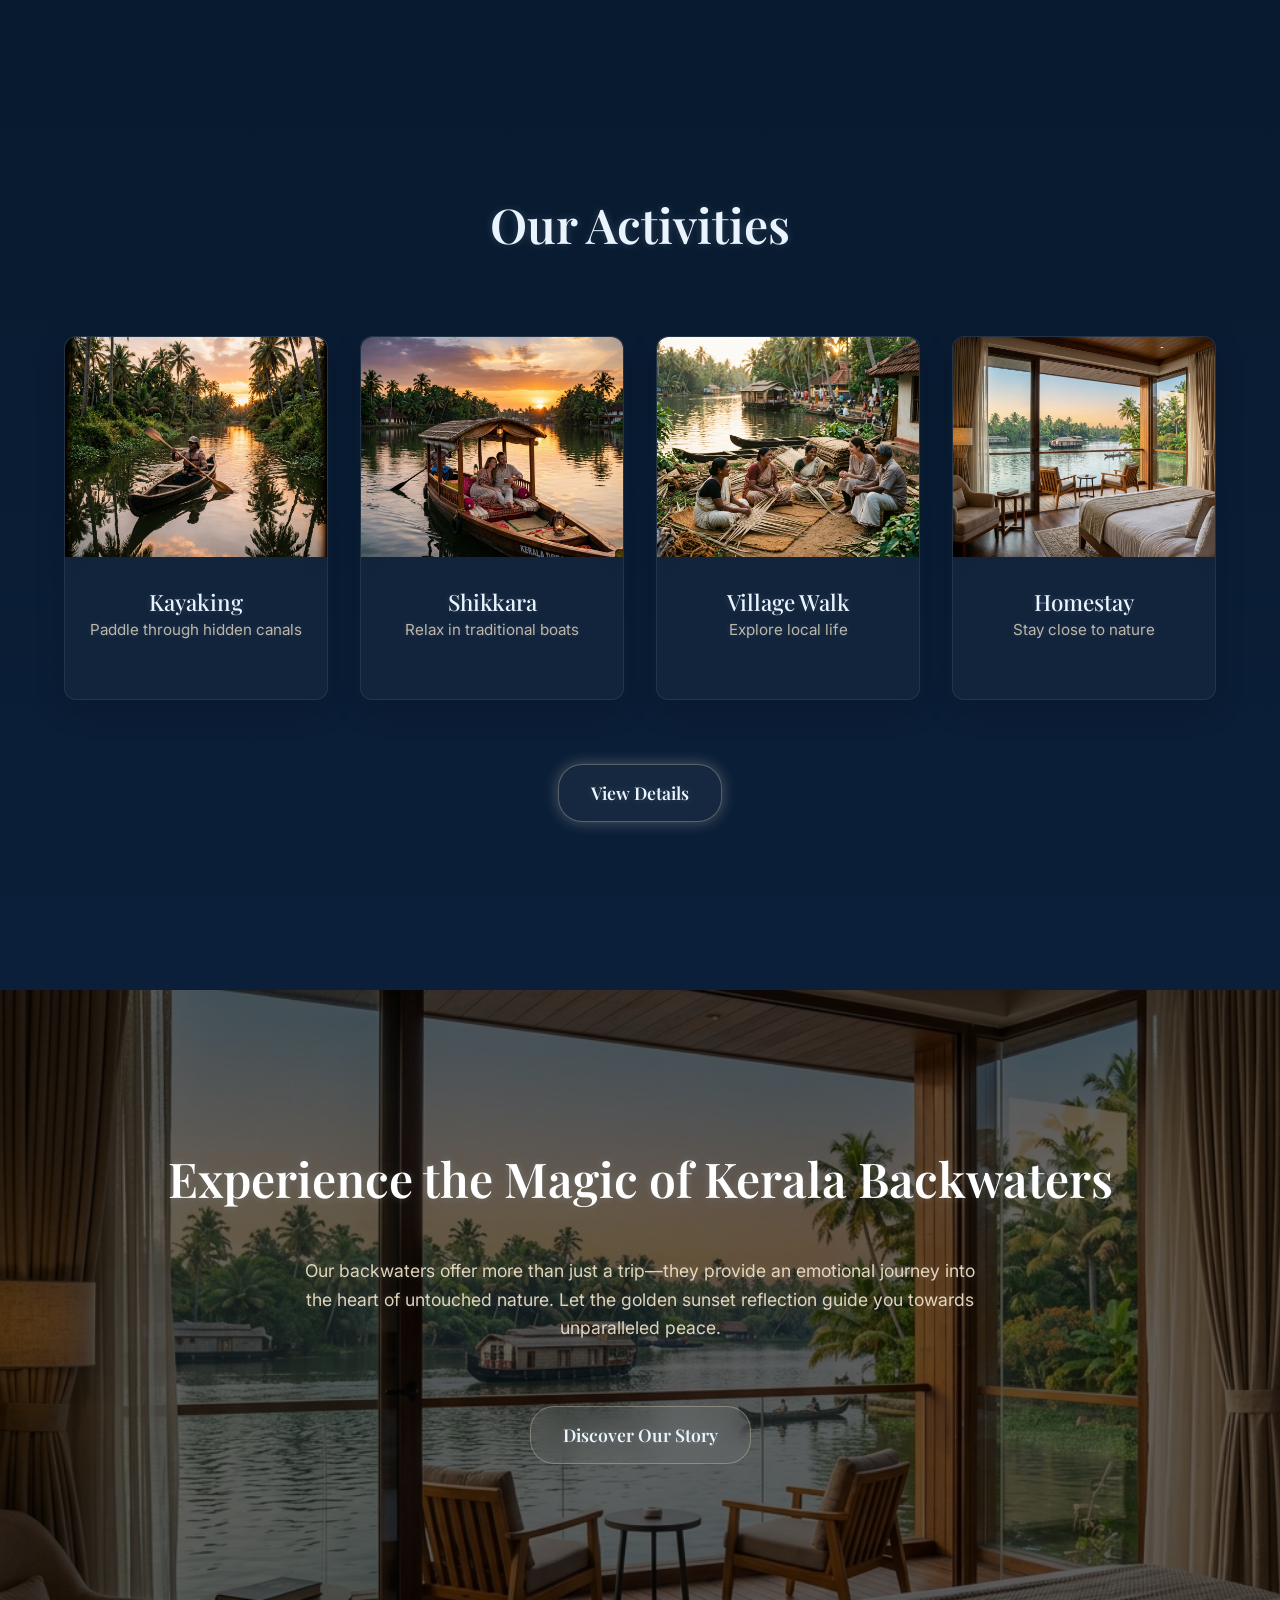
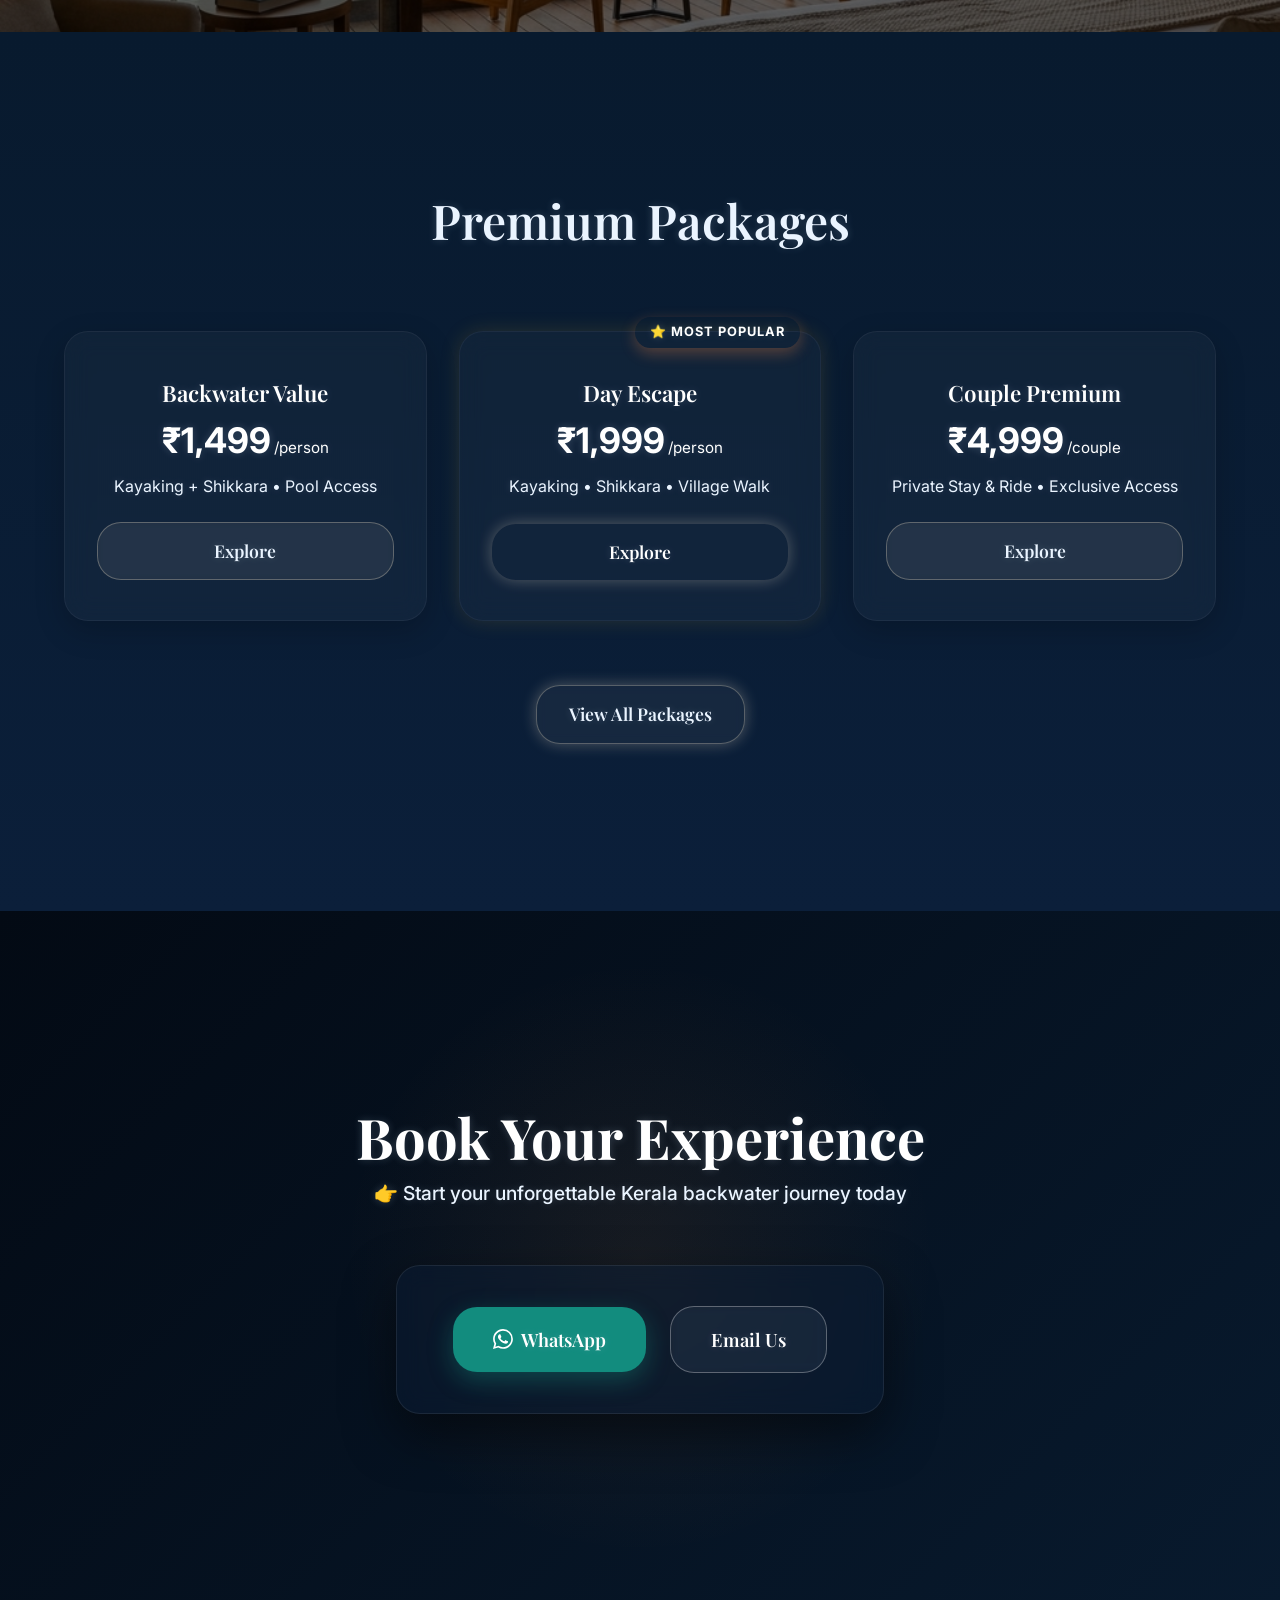
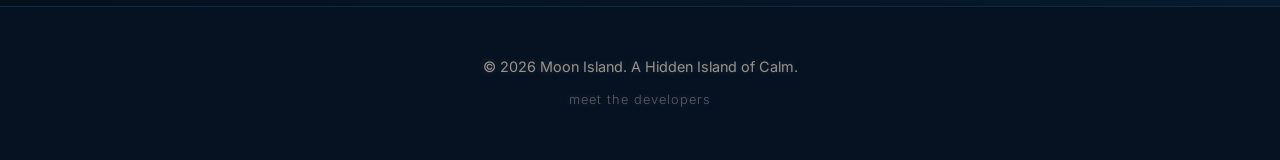
==== commit 93e951f1: "upload website files" ====
--- a/index.html
+++ b/index.html
@@ -250,6 +250,7 @@
 
     <footer>
         <p>&copy; 2026 Moon Island. A Hidden Island of Calm.</p>
+        <a href="https://www.instagram.com/intellex.web?igsh=MWZyenU0bWc3M2RxOQ==" target="_blank" class="developer-link">meet the developers</a>
     </footer>
 
     <!-- Floating WhatsApp Button -->
--- a/style.css
+++ b/style.css
@@ -1630,6 +1630,43 @@
 footer p {
     font-size: 0.9rem;
     color: rgba(245, 230, 202, 0.6);
+    margin-bottom: 0.5rem;
+}
+
+.developer-link {
+    display: inline-block;
+    font-size: 0.8rem;
+    color: rgba(245, 230, 202, 0.35);
+    text-transform: lowercase;
+    letter-spacing: 1px;
+    transition: all 0.3s ease;
+    text-decoration: none;
+    position: relative;
+    padding-bottom: 2px;
+    font-weight: 300;
+}
+
+.developer-link::after {
+    content: '';
+    position: absolute;
+    width: 0;
+    height: 1px;
+    bottom: 0;
+    left: 50%;
+    background: var(--accent-gold);
+    transition: all 0.3s ease;
+    transform: translateX(-50%);
+    opacity: 0.5;
+}
+
+.developer-link:hover {
+    color: var(--accent-gold);
+    opacity: 1;
+}
+
+.developer-link:hover::after {
+    width: 40px;
+    opacity: 1;
 }
 
 /* Cinematic Components */
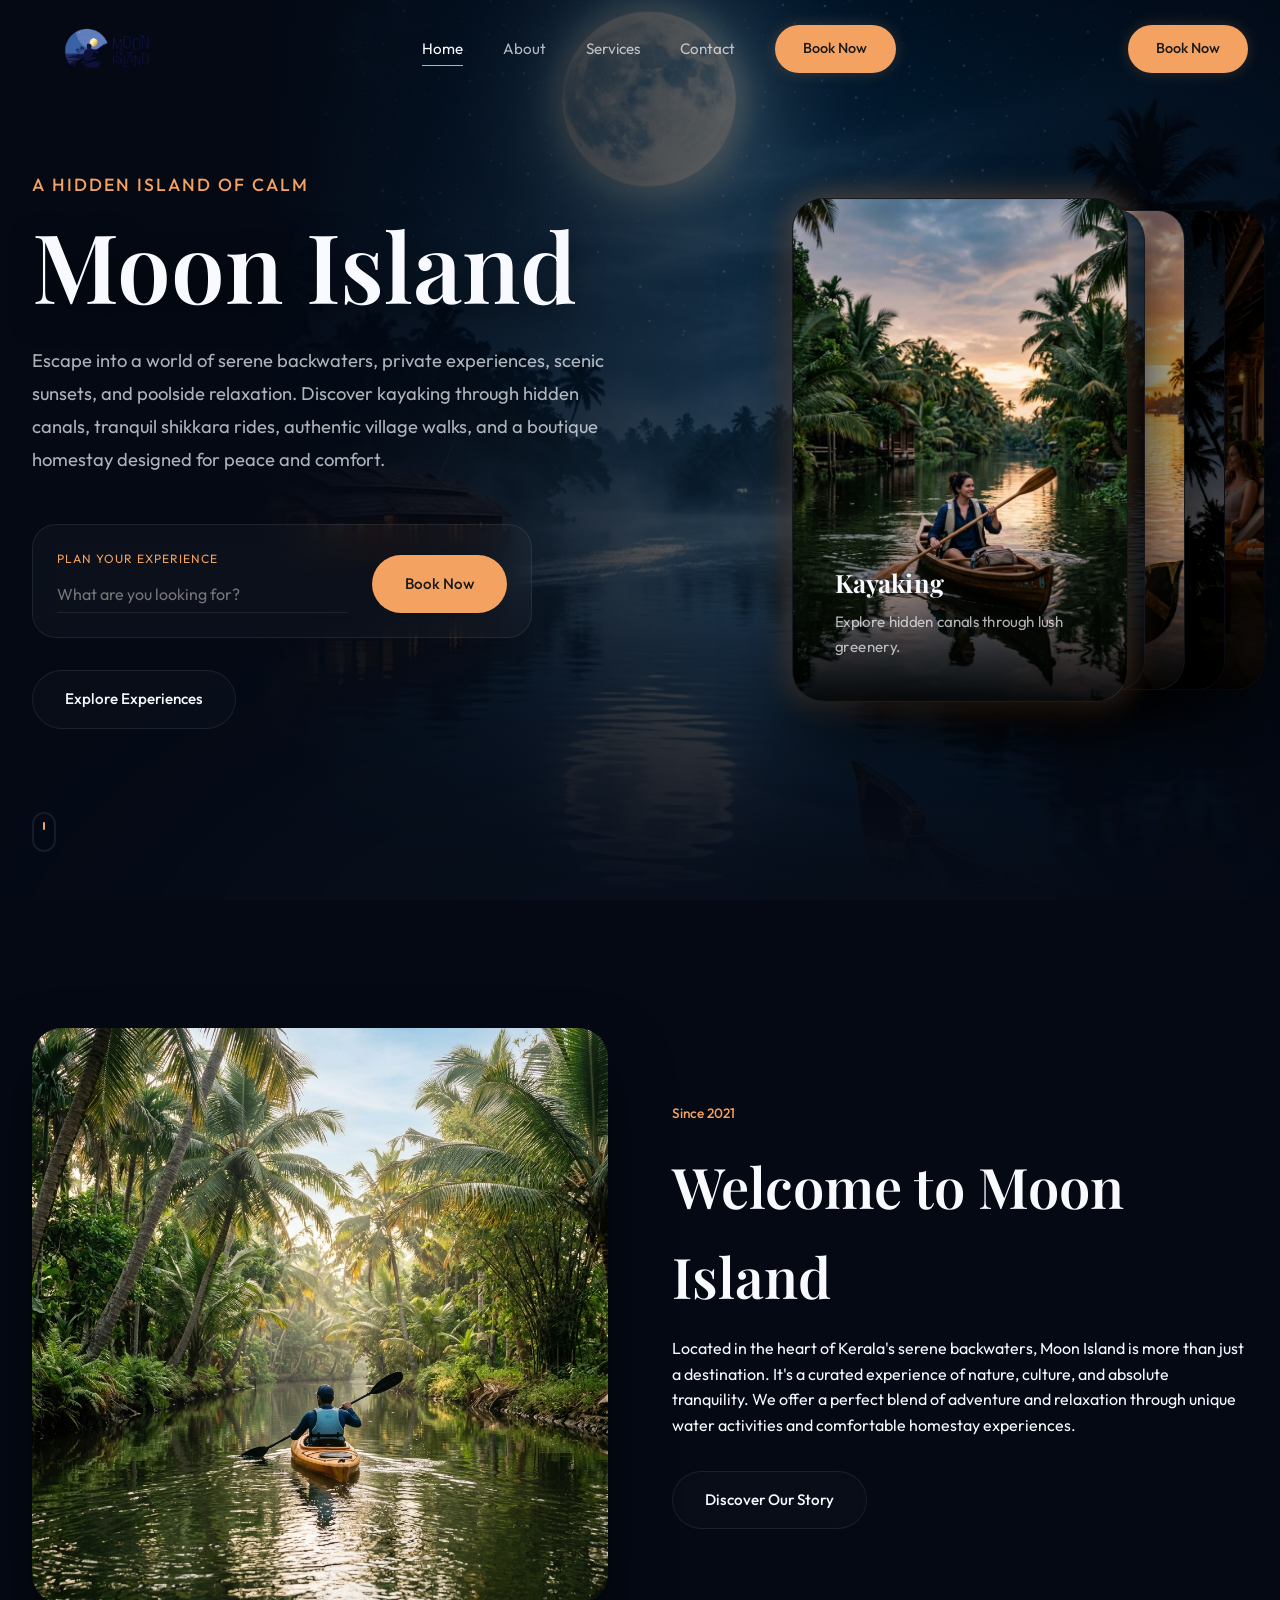
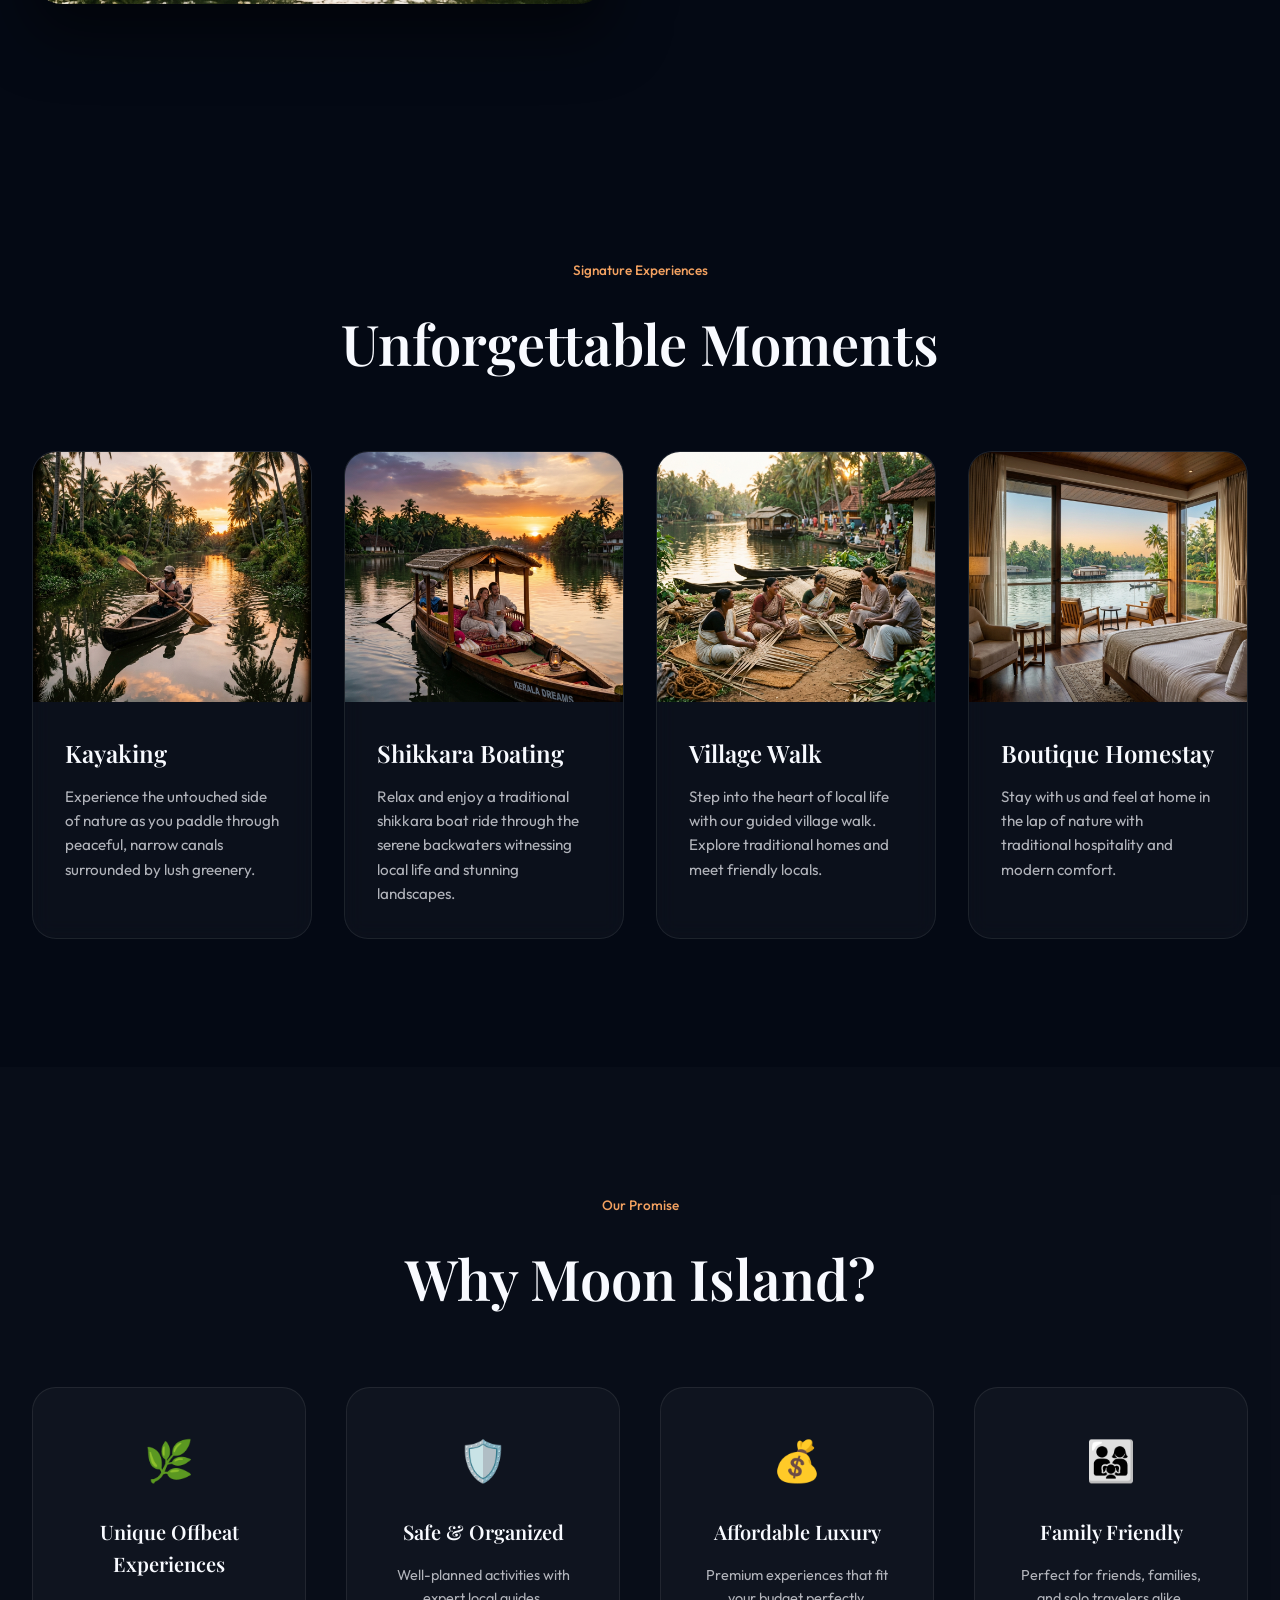
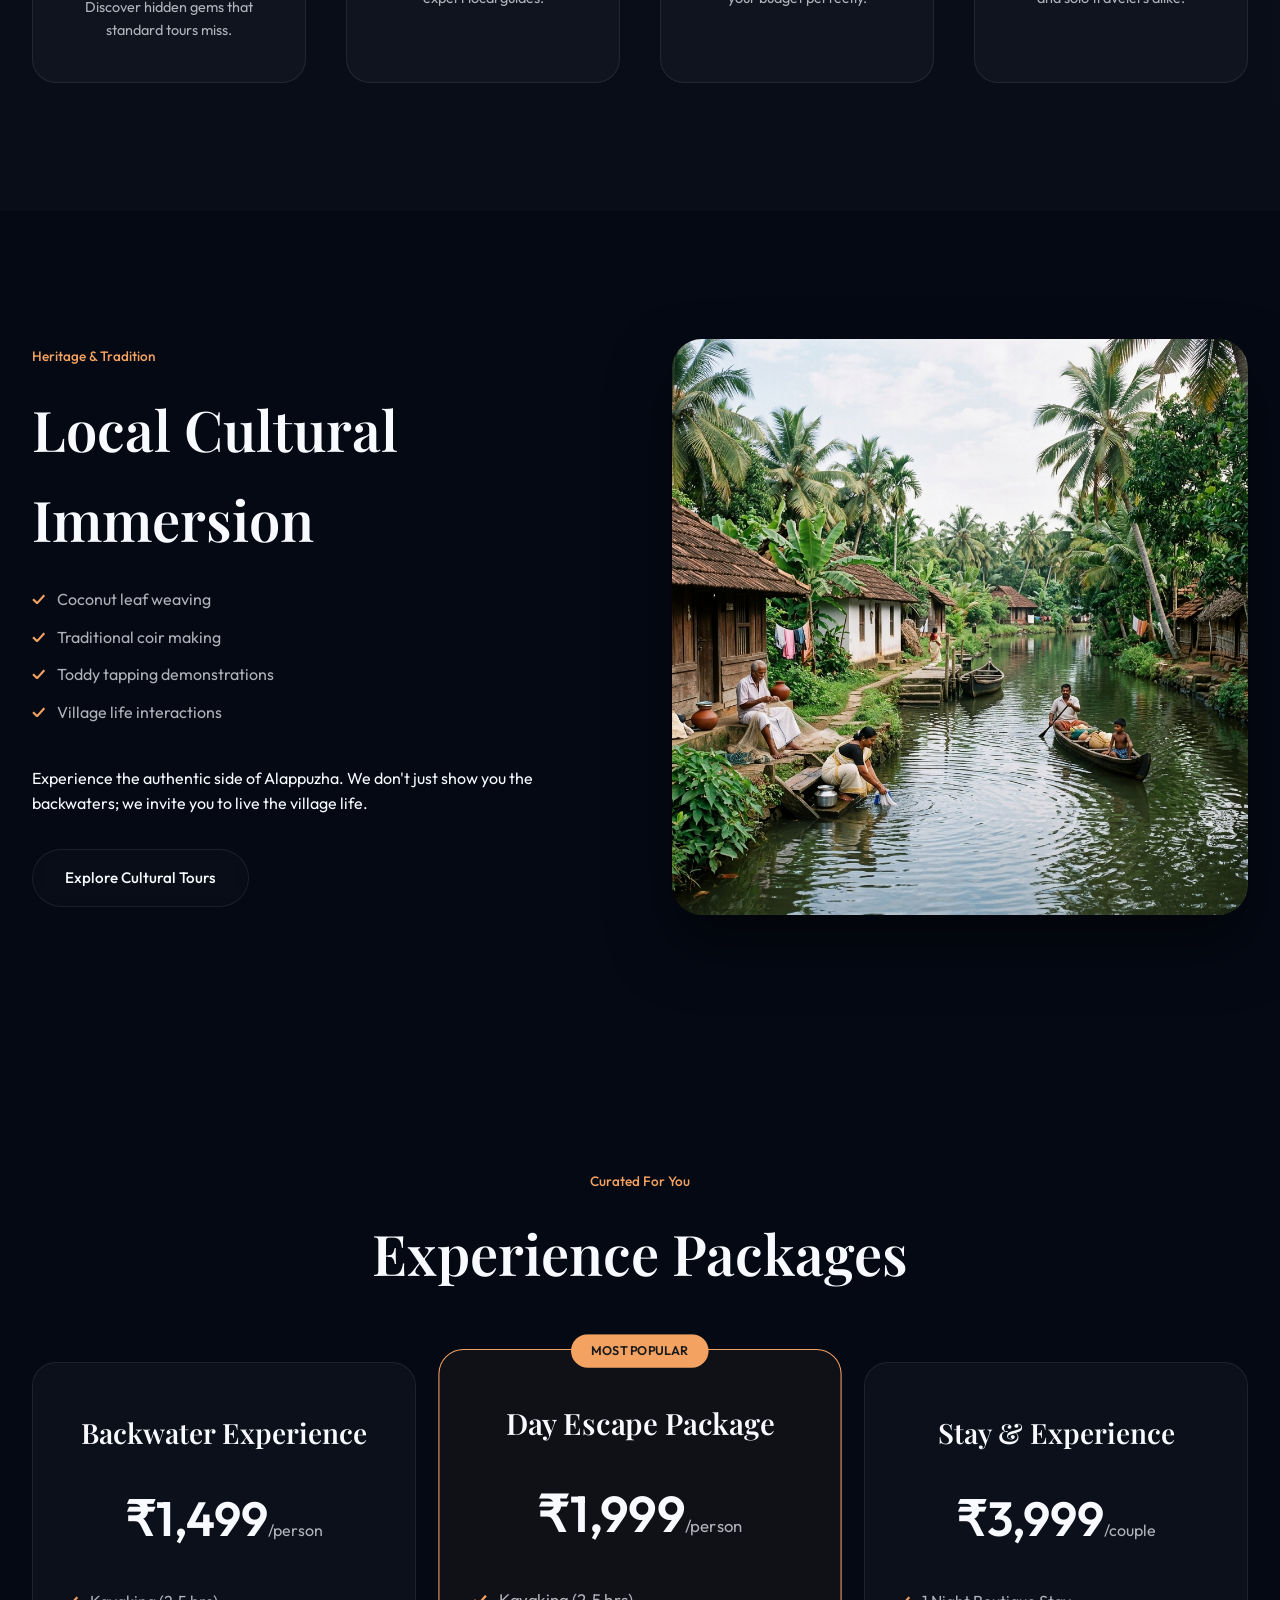
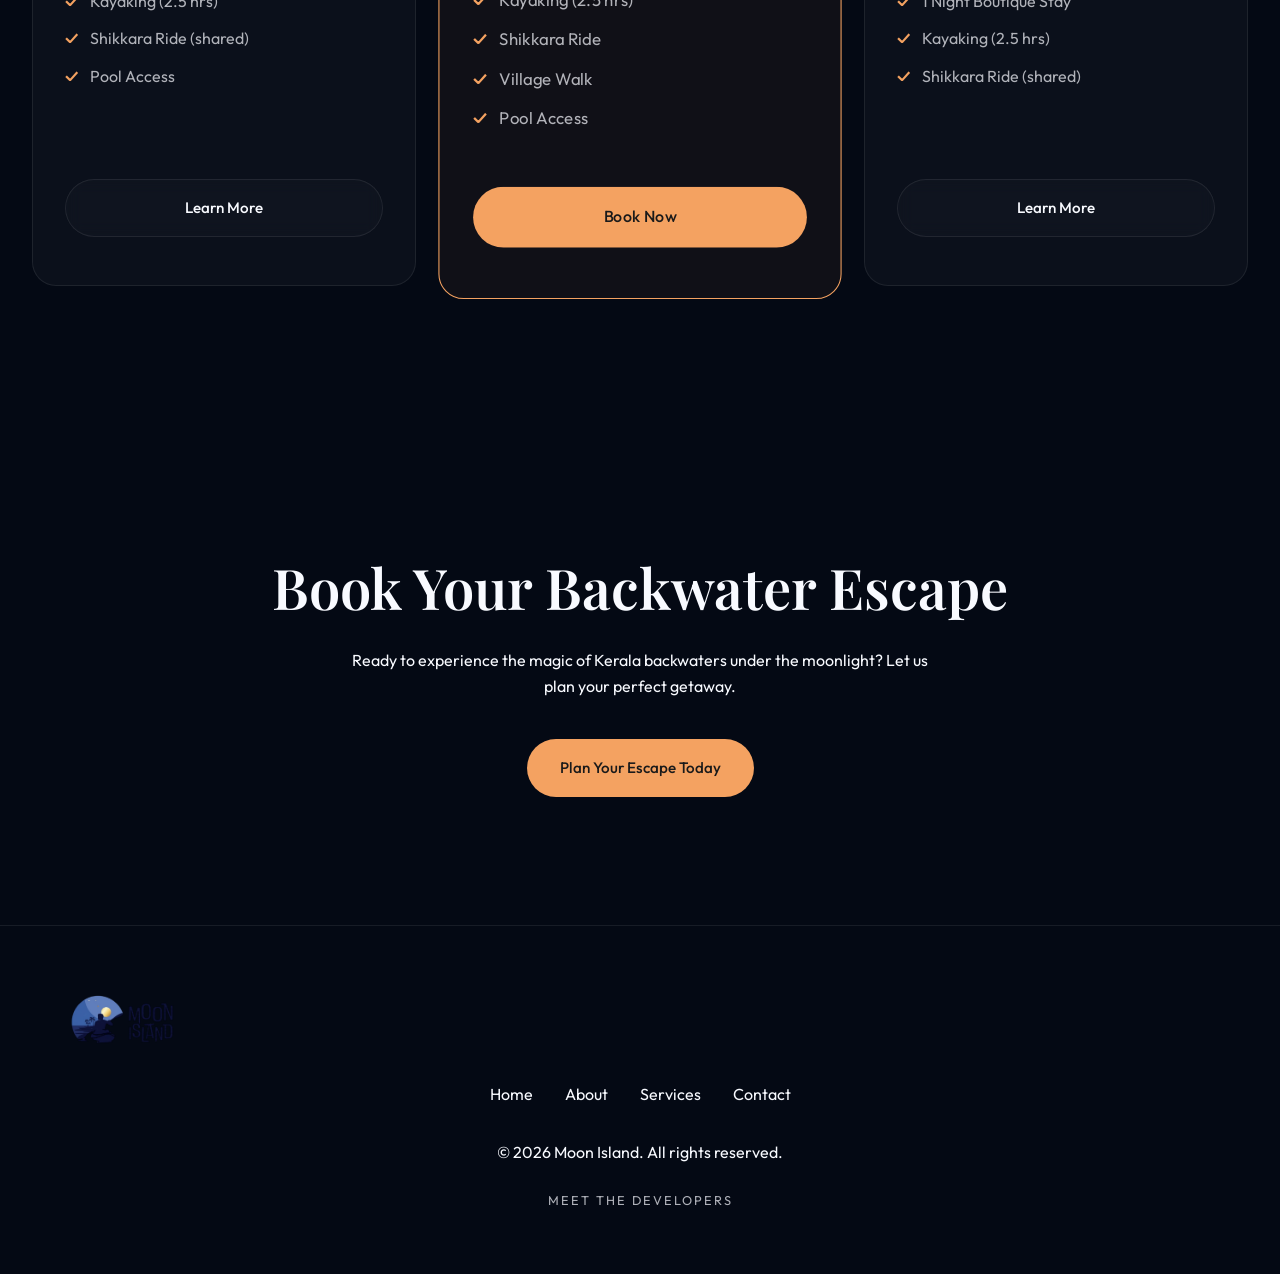
==== commit 4b52ed4e: "upload certificates" ====
--- a/index.html
+++ b/index.html
@@ -4,272 +4,334 @@
 <head>
     <meta charset="UTF-8">
     <meta name="viewport" content="width=device-width, initial-scale=1.0">
-    <title>Home | Moon Island - Backwater Experience</title>
+    <title>Moon Island | Luxury Backwater Experiences Kerala</title>
     <meta name="description"
-        content="Moon Island - A Hidden Island of Calm. Experience kayaking, shikkara rides, and a boutique homestay in Kerala's backwaters.">
-    <link rel="preconnect" href="https://fonts.googleapis.com">
-    <link rel="preconnect" href="https://fonts.gstatic.com" crossorigin>
-    <link
-        href="https://fonts.googleapis.com/css2?family=Playfair+Display:ital,wght@0,400;0,500;0,600;0,700;1,400;1,500&family=Inter:wght@300;400;500;600&display=swap"
-        rel="stylesheet">
-    <link rel="stylesheet" href="style.css?v=2.0">
+        content="Discover Moon Island - A premium luxury tourism destination in Kerala. Experience kayaking, shikkara rides, and boutique stays in a serene moonlit atmosphere.">
+    
+    <!-- SEO & Favicon -->
+    <link rel="canonical" href="index.html" />
+    
+    <!-- Typography -->
+    <link rel="stylesheet" href="style.css?v=3.0">
 </head>
 
 <body>
-    <div class="moonlight-overlay"></div>
+    <!-- Background Canvas & Elements -->
+    <canvas id="celestial-canvas"></canvas>
+    <div class="moon-glow-container"></div>
     <div class="mouse-glow"></div>
-    
-    <div class="celestial-container">
-        <div class="global-moon"></div>
-    </div>
-    <canvas id="celestial-canvas"></canvas>
-    
-    <div class="water-overlay"></div>
-
-    <header class="navbar">
-        <a href="index.html" class="logo">
-            <img src="moon_island_logoh.png-removebg-preview.png" alt="Moon Island Logo" class="brand-logo">
-        </a>
-        <nav class="nav-links">
-            <a href="index.html" class="nav-link active">Home</a>
-            <a href="about.html" class="nav-link">About</a>
-            <a href="services.html" class="nav-link">Services</a>
-            <a href="contact.html" class="nav-link">Contact</a>
-        </nav>
-        <button class="menu-btn" aria-label="Menu" id="menu-toggle">
-            <span></span><span></span><span></span>
-        </button>
+
+    <!-- Navigation -->
+    <header class="navbar" id="main-nav">
+        <div class="container nav-container">
+            <a href="index.html" class="logo">
+                <img src="moon_island_logoh.png-removebg-preview.png" alt="Moon Island" class="brand-logo">
+            </a>
+            
+            <nav class="nav-links" id="nav-menu">
+                <a href="index.html" class="nav-link active">Home</a>
+                <a href="about.html" class="nav-link">About</a>
+                <a href="services.html" class="nav-link">Services</a>
+                <a href="contact.html" class="nav-link">Contact</a>
+                <div class="nav-cta mobile-only">
+                    <a href="contact.html" class="btn btn-primary">Book Now</a>
+                </div>
+            </nav>
+
+            <div class="nav-cta desktop-only">
+                <a href="contact.html" class="btn btn-primary">Book Now</a>
+            </div>
+
+            <button class="menu-btn" id="menu-toggle" aria-label="Toggle Menu">
+                <span></span>
+                <span></span>
+                <span></span>
+            </button>
+        </div>
     </header>
 
     <main>
-        <!-- HERO SECTION -->
-        <section class="hero-wrapper">
-            <video id="heroVideo" class="hero-bg-video" autoplay muted loop playsinline preload="auto">
-                <source src="assets/moon-island-hero.mp4" type="video/mp4">
-            </video>
-            <div class="hero-gradient-overlay"></div>
-
-            <div class="container hero-content">
-                <h1 class="hero-title hero-fade-up">Moon Island</h1>
-                <h2 class="hero-subtitle hero-delay-fade">A Hidden Island of Calm</h2>
-                <p class="hero-text hero-soft-fade">Escape into a world of serene backwaters, private experiences,
-                    scenic sunsets, and poolside relaxation. Discover kayaking through hidden canals, tranquil shikkara
-                    rides, authentic village walks, and a boutique homestay designed for peace and comfort.</p>
-                <div class="hero-btns hero-btns-container">
-                    <a href="services.html" class="btn btn-outline ripple water-ripple btn-scale-in blur-btn">Explore
-                        Experiences</a>
-                    <a href="https://wa.me/919746167994"
-                        class="btn btn-primary ripple water-ripple btn-scale-in glow-btn flex-center"
-                        aria-label="Book via WhatsApp">Book Now <svg xmlns="http://www.w3.org/2000/svg" width="20"
-                            height="20" fill="currentColor" class="bi bi-whatsapp ml-2" viewBox="0 0 16 16"
-                            style="margin-left: 8px;">
-                            <path
-                                d="M13.601 2.326A7.854 7.854 0 0 0 7.994 0C3.627 0 .068 3.558.064 7.926c0 1.399.366 2.76 1.057 3.965L0 16l4.204-1.102a7.933 7.933 0 0 0 3.79.965h.004c4.368 0 7.926-3.558 7.93-7.93A7.898 7.898 0 0 0 13.6 2.326zM7.994 14.521a6.573 6.573 0 0 1-3.356-.92l-.24-.144-2.494.654.666-2.433-.156-.251a6.56 6.56 0 0 1-1.007-3.505c0-3.626 2.957-6.584 6.591-6.584a6.59 6.59 0 0 1 4.66 1.931 6.557 6.557 0 0 1 1.928 4.66c-.004 3.639-2.961 6.592-6.592 6.592zm3.615-4.934c-.197-.099-1.17-.578-1.353-.646-.182-.065-.315-.099-.445.099-.133.197-.513.646-.627.775-.114.133-.232.148-.43.05-.197-.1-.836-.308-1.592-.985-.59-.525-.985-1.175-1.103-1.372-.114-.198-.011-.304.088-.403.087-.088.197-.232.296-.346.1-.114.133-.198.198-.33.065-.134.034-.248-.015-.347-.05-.099-.445-1.076-.612-1.47-.16-.389-.323-.335-.445-.34-.114-.007-.247-.007-.38-.007a.729.729 0 0 0-.529.247c-.182.198-.691.677-.691 1.654 0 .977.71 1.916.81 2.049.098.133 1.394 2.132 3.383 2.992.47.205.84.326 1.129.418.475.152.904.129 1.246.08.38-.058 1.171-.48 1.338-.943.164-.464.164-.86.114-.943-.049-.084-.182-.133-.38-.232z" />
-                        </svg></a>
-                </div>
-            </div>
-
-            <div class="scroll-indicator fade-up-element">
-                <div class="mouse">
-                    <div class="wheel"></div>
-                </div>
-            </div>
-        </section>
-
-        <!-- WHY CHOOSE US SECTION -->
-        <section class="why-choose-us-section" style="padding: 6rem 0; position: relative; overflow: hidden;">
-            <div class="container">
-                <h2 class="section-heading center fade-up-element mb-8">Why Choose Us</h2>
-                <div class="why-choose-grid mt-4">
-                    <!-- Card 1 -->
-                    <div class="why-choose-card glass-card rounded-2xl fade-up-element delay-1">
-                        <div class="why-icon float-icon">🌿</div>
-                        <h3>Unique Experiences</h3>
-                        <p>Explore hidden canals and offbeat backwater routes.</p>
-                    </div>
-                    <!-- Card 2 -->
-                    <div class="why-choose-card glass-card rounded-2xl fade-up-element delay-2">
-                        <div class="why-icon float-icon">🛟</div>
+        <!-- Hero Section -->
+        <section class="hero-premium">
+            <div class="hero-bg-container">
+                <img src="assets/hero-bg.png" alt="Moonlit Backwater" class="hero-img-bg">
+                <div class="hero-overlay-premium"></div>
+                <div class="mist-effect"></div>
+            </div>
+            
+            <div class="container hero-split-container">
+                <div class="hero-left">
+                    <div class="hero-content-premium">
+                        <span class="hero-tag stagger-1">A Hidden Island of Calm</span>
+                        <h1 class="hero-title-premium stagger-2">Moon Island</h1>
+                        <p class="hero-desc-premium stagger-3">Escape into a world of serene backwaters, private experiences, scenic sunsets, and poolside relaxation. Discover kayaking through hidden canals, tranquil shikkara rides, authentic village walks, and a boutique homestay designed for peace and comfort.</p>
+                        
+                        <div class="hero-action-box stagger-4">
+                            <div class="input-luxury-group">
+                                <label for="plan-exp">Plan Your Experience</label>
+                                <input type="text" id="plan-exp" placeholder="What are you looking for?">
+                            </div>
+                            <a href="contact.html" class="btn btn-primary">Book Now</a>
+                        </div>
+                        
+                        <div class="hero-btns-secondary stagger-5">
+                            <a href="services.html" class="btn btn-outline">Explore Experiences</a>
+                        </div>
+                    </div>
+                </div>
+
+                <div class="hero-right">
+                    <div class="card-slider-3d">
+                        <div class="card-3d active" style="--i:0">
+                            <img src="assets/card-kayak.png" alt="Kayaking">
+                            <div class="card-caption">
+                                <h4>Kayaking</h4>
+                                <p>Explore hidden canals through lush greenery.</p>
+                            </div>
+                        </div>
+                        <div class="card-3d" style="--i:1">
+                            <img src="assets/card-moon.png" alt="Moonlight">
+                            <div class="card-caption">
+                                <h4>Moonlight</h4>
+                                <p>Serene reflections on calm backwaters.</p>
+                            </div>
+                        </div>
+                        <div class="card-3d" style="--i:2">
+                            <img src="assets/card-boat.png" alt="Shikkara Ride">
+                            <div class="card-caption">
+                                <h4>Shikkara Ride</h4>
+                                <p>Traditional boat rides at golden hour.</p>
+                            </div>
+                        </div>
+                        <div class="card-3d" style="--i:3">
+                            <img src="assets/card-nature.png" alt="Nature">
+                            <div class="card-caption">
+                                <h4>Serenity</h4>
+                                <p>Peaceful landscapes under the starry sky.</p>
+                            </div>
+                        </div>
+                        <div class="card-3d" style="--i:4">
+                            <img src="assets/card-stay.png" alt="Homestay">
+                            <div class="card-caption">
+                                <h4>Luxury Stay</h4>
+                                <p>Boutique comfort in the heart of nature.</p>
+                            </div>
+                        </div>
+                    </div>
+                </div>
+            </div>
+
+            <div class="scroll-indicator-premium">
+                <div class="mouse-premium">
+                    <div class="wheel-premium"></div>
+                </div>
+            </div>
+        </section>
+
+        <!-- Signature Intro -->
+        <section class="intro-section reveal">
+            <div class="container">
+                <div class="split-section">
+                    <div class="split-img">
+                        <img src="assets/experience.png" alt="Moon Island Experiences">
+                    </div>
+                    <div class="split-content">
+                        <span class="section-tag">Since 2021</span>
+                        <h2 class="section-title">Welcome to Moon Island</h2>
+                        <p class="text-muted">Located in the heart of Kerala's serene backwaters, Moon Island is more than just a destination. It's a curated experience of nature, culture, and absolute tranquility. We offer a perfect blend of adventure and relaxation through unique water activities and comfortable homestay experiences.</p>
+                        <a href="about.html" class="btn btn-outline mt-8" style="margin-top: 2rem;">Discover Our Story</a>
+                    </div>
+                </div>
+            </div>
+        </section>
+
+        <!-- Featured Experiences -->
+        <section class="experiences-section reveal">
+            <div class="container">
+                <div class="section-header text-center">
+                    <span class="section-tag">Signature Experiences</span>
+                    <h2 class="section-title">Unforgettable Moments</h2>
+                </div>
+                
+                <div class="experience-grid">
+                    <!-- Kayaking -->
+                    <div class="experience-card">
+                        <div class="experience-img-wrapper">
+                            <img src="assets/kayak.png" alt="Kayaking">
+                        </div>
+                        <div class="experience-info">
+                            <h3>Kayaking</h3>
+                            <p>Experience the untouched side of nature as you paddle through peaceful, narrow canals surrounded by lush greenery.</p>
+                        </div>
+                    </div>
+                    
+                    <!-- Shikkara -->
+                    <div class="experience-card">
+                        <div class="experience-img-wrapper">
+                            <img src="assets/boat.png" alt="Shikkara Boating">
+                        </div>
+                        <div class="experience-info">
+                            <h3>Shikkara Boating</h3>
+                            <p>Relax and enjoy a traditional shikkara boat ride through the serene backwaters witnessing local life and stunning landscapes.</p>
+                        </div>
+                    </div>
+
+                    <!-- Village Walk -->
+                    <div class="experience-card">
+                        <div class="experience-img-wrapper">
+                            <img src="assets/village.png" alt="Village Walk">
+                        </div>
+                        <div class="experience-info">
+                            <h3>Village Walk</h3>
+                            <p>Step into the heart of local life with our guided village walk. Explore traditional homes and meet friendly locals.</p>
+                        </div>
+                    </div>
+
+                    <!-- Homestay -->
+                    <div class="experience-card">
+                        <div class="experience-img-wrapper">
+                            <img src="assets/homestay.png" alt="Boutique Homestay">
+                        </div>
+                        <div class="experience-info">
+                            <h3>Boutique Homestay</h3>
+                            <p>Stay with us and feel at home in the lap of nature with traditional hospitality and modern comfort.</p>
+                        </div>
+                    </div>
+                </div>
+            </div>
+        </section>
+
+        <!-- Why Choose Us -->
+        <section class="why-us-section reveal" style="background: rgba(255,255,255,0.02);">
+            <div class="container">
+                <div class="section-header text-center">
+                    <span class="section-tag">Our Promise</span>
+                    <h2 class="section-title">Why Moon Island?</h2>
+                </div>
+                
+                <div class="why-us-grid">
+                    <div class="why-card">
+                        <span class="why-icon">🌿</span>
+                        <h3>Unique Offbeat Experiences</h3>
+                        <p>Discover hidden gems that standard tours miss.</p>
+                    </div>
+                    <div class="why-card">
+                        <span class="why-icon">🛡️</span>
                         <h3>Safe & Organized</h3>
-                        <p>Guided, secure, and well-planned activities.</p>
-                    </div>
-                    <!-- Card 3 -->
-                    <div class="why-choose-card glass-card rounded-2xl fade-up-element delay-3">
-                        <div class="why-icon float-icon">💰</div>
-                        <h3>Affordable Packages</h3>
-                        <p>Enjoy premium experiences at the best price.</p>
-                    </div>
-                    <!-- Card 4 -->
-                    <div class="why-choose-card glass-card rounded-2xl fade-up-element delay-4">
-                        <div class="why-icon float-icon">👨‍👩‍👧</div>
-                        <h3>For Everyone</h3>
-                        <p>Perfect for friends, families, and solo travelers.</p>
-                    </div>
-                </div>
-            </div>
-        </section>
-
-        <!-- ACTIVITIES PREVIEW -->
-        <section class="activities-preview experiences-section">
-            <div class="container">
-                <h2 class="section-heading center fade-up-element text-white mb-8">Our Activities</h2>
-                <div class="activities-grid premium-cards-grid mt-4">
-                    <!-- Kayaking -->
-                    <div class="activity-card glass-card rounded-2xl card-lift fade-up-element delay-1">
-                        <div class="activity-image img-zoom preview-img">
-                            <img src="assets/kayak.png" alt="Kayaking" loading="lazy">
-                        </div>
-                        <div class="activity-details minimal-details">
-                            <h3>Kayaking</h3>
-                            <p class="text-sand-muted line-clamp">Paddle through hidden canals</p>
-                        </div>
-                    </div>
-
-                    <!-- Shikkara -->
-                    <div class="activity-card glass-card rounded-2xl card-lift fade-up-element delay-2">
-                        <div class="activity-image img-zoom preview-img">
-                            <img src="assets/boat.png" alt="Shikkara Ride" loading="lazy">
-                        </div>
-                        <div class="activity-details minimal-details">
-                            <h3>Shikkara</h3>
-                            <p class="text-sand-muted line-clamp">Relax in traditional boats</p>
-                        </div>
-                    </div>
-
-                    <!-- Village Walk -->
-                    <div class="activity-card glass-card rounded-2xl card-lift fade-up-element delay-3">
-                        <div class="activity-image img-zoom preview-img">
-                            <img src="assets/village.png" alt="Village Walk" loading="lazy">
-                        </div>
-                        <div class="activity-details minimal-details">
-                            <h3>Village Walk</h3>
-                            <p class="text-sand-muted line-clamp">Explore local life</p>
-                        </div>
-                    </div>
-
-                    <!-- Homestay -->
-                    <div class="activity-card glass-card rounded-2xl card-lift fade-up-element delay-4">
-                        <div class="activity-image img-zoom preview-img">
-                            <img src="assets/homestay.png" alt="Homestay" loading="lazy">
-                        </div>
-                        <div class="activity-details minimal-details">
-                            <h3>Homestay</h3>
-                            <p class="text-sand-muted line-clamp">Stay close to nature</p>
-                        </div>
-                    </div>
-                </div>
-
-                <div class="center mt-4 fade-up-element delay-5">
-                    <a href="services.html" class="btn btn-outline ripple glow-btn round-2xl">View Details</a>
-                </div>
-            </div>
-        </section>
-
-        <!-- FEATURED SECTION -->
-            <section class="featured-section page-with-moon" style="position: relative; overflow: hidden; padding: 6rem 0;">
-                <div class="hero-bg-img"
-                    style="background-image: url('assets/homestay.png'); filter: brightness(0.4); position: absolute; top: 0; left: 0; width: 100%; height: 120%; z-index: -3;">
-                </div>
-            <div class="container center text-white fade-up-element">
-                <h2 class="section-heading hero-fade-up">Experience the Magic of Kerala Backwaters</h2>
-                <p class="mt-2 text-lg hero-soft-fade max-w-lg mx-auto" style="color: rgba(245, 230, 202, 0.9);">Our
-                    backwaters offer more than just a trip—they provide an emotional journey into the heart of untouched
-                    nature. Let the golden sunset reflection guide you towards unparalleled peace.</p>
-                <a href="about.html" class="btn btn-outline ripple btn-scale mt-4 blur-btn round-2xl">Discover Our
-                    Story</a>
-            </div>
-        </section>
-
-        <!-- PACKAGES PREVIEW -->
-        <section class="packages-preview experiences-section">
-            <div class="container">
-                <h2 class="section-heading center fade-up-element text-white mb-8">Premium Packages</h2>
-                <div class="packages-preview-grid mt-4">
-                    
-                    <!-- Package Preview 1 -->
-                    <div class="pkg-preview-card glass-card rounded-2xl fade-up-element delay-1">
-                        <div class="pkg-content">
-                            <h3>Backwater Value</h3>
-                            <div class="pkg-price-large">₹1,499<span>/person</span></div>
-                            <p class="pkg-highlight">Kayaking + Shikkara • Pool Access</p>
-                        </div>
-                        <a href="services.html" class="btn btn-outline rounded-2xl ripple w-100 mt-4">Explore</a>
-                    </div>
-
-                    <!-- Package Preview 2 (Most Popular) -->
-                    <div class="pkg-preview-card highlight-card glass-card rounded-2xl fade-up-element delay-2">
-                        <div class="pkg-content">
-                            <div class="card-header-fancy">
-                                <div class="badge glow-badge gold-badge">⭐ Most Popular</div>
-                                <h3 class="text-sunset">Day Escape</h3>
-                            </div>
-                            <div class="pkg-price-large text-sunset">₹1,999<span>/person</span></div>
-                            <p class="pkg-highlight">Kayaking • Shikkara • Village Walk</p>
-                        </div>
-                        <a href="services.html" class="btn btn-primary rounded-2xl ripple glow-btn w-100 mt-4">Explore</a>
-                    </div>
-
-                    <!-- Package Preview 3 -->
-                    <div class="pkg-preview-card glass-card rounded-2xl fade-up-element delay-3">
-                        <div class="pkg-content">
-                            <h3>Couple Premium</h3>
-                            <div class="pkg-price-large">₹4,999<span>/couple</span></div>
-                            <p class="pkg-highlight">Private Stay & Ride • Exclusive Access</p>
-                        </div>
-                        <a href="services.html" class="btn btn-outline rounded-2xl ripple w-100 mt-4">Explore</a>
-                    </div>
-
-                </div>
-                <div class="center mt-8 fade-up-element delay-4">
-                    <a href="services.html" class="btn btn-outline ripple glow-btn round-2xl">View All Packages</a>
-                </div>
-            </div>
-        </section>
-
-        <!-- FINAL CTA SECTION -->
-        <section class="premium-cta-section page-with-moon">
-            <div class="premium-cta-glow"></div>
-
-            <div class="container fade-up-element center" style="position: relative; z-index: 2;">
-                <h2 class="premium-cta-heading">Book Your Experience</h2>
-                <p class="premium-cta-subtitle fade-up-element delay-1">👉 Start your unforgettable Kerala backwater journey today</p>
+                        <p>Well-planned activities with expert local guides.</p>
+                    </div>
+                    <div class="why-card">
+                        <span class="why-icon">💰</span>
+                        <h3>Affordable Luxury</h3>
+                        <p>Premium experiences that fit your budget perfectly.</p>
+                    </div>
+                    <div class="why-card">
+                        <span class="why-icon">👨‍👩‍👧</span>
+                        <h3>Family Friendly</h3>
+                        <p>Perfect for friends, families, and solo travelers alike.</p>
+                    </div>
+                </div>
+            </div>
+        </section>
+
+        <!-- Cultural Experiences -->
+        <section class="cultural-section reveal">
+            <div class="container">
+                <div class="split-section" style="flex-direction: row-reverse;">
+                    <div class="split-img">
+                        <img src="assets/gallery-village.png" alt="Cultural Activities">
+                    </div>
+                    <div class="split-content">
+                        <span class="section-tag">Heritage & Tradition</span>
+                        <h2 class="section-title">Local Cultural Immersion</h2>
+                        <ul class="package-features" style="margin-top: 1.5rem;">
+                            <li>Coconut leaf weaving</li>
+                            <li>Traditional coir making</li>
+                            <li>Toddy tapping demonstrations</li>
+                            <li>Village life interactions</li>
+                        </ul>
+                        <p class="text-muted" style="margin-top: 1.5rem;">Experience the authentic side of Alappuzha. We don't just show you the backwaters; we invite you to live the village life.</p>
+                        <a href="services.html" class="btn btn-outline" style="margin-top: 2rem;">Explore Cultural Tours</a>
+                    </div>
+                </div>
+            </div>
+        </section>
+
+        <!-- Featured Packages Preview -->
+        <section class="packages-preview reveal">
+            <div class="container">
+                <div class="section-header text-center">
+                    <span class="section-tag">Curated For You</span>
+                    <h2 class="section-title">Experience Packages</h2>
+                </div>
                 
-                <div class="premium-cta-buttons glass-card rounded-2xl fade-up-element delay-2">
-                    <a href="https://wa.me/919746167994" class="btn premium-wa-btn rounded-2xl flex-center">
-                        <svg xmlns="http://www.w3.org/2000/svg" width="20" height="20" fill="currentColor" class="bi bi-whatsapp mr-2" viewBox="0 0 16 16">
-                            <path d="M13.601 2.326A7.854 7.854 0 0 0 7.994 0C3.627 0 .068 3.558.064 7.926c0 1.399.366 2.76 1.057 3.965L0 16l4.204-1.102a7.933 7.933 0 0 0 3.79.965h.004c4.368 0 7.926-3.558 7.93-7.93A7.898 7.898 0 0 0 13.6 2.326zM7.994 14.521a6.573 6.573 0 0 1-3.356-.92l-.24-.144-2.494.654.666-2.433-.156-.251a6.56 6.56 0 0 1-1.007-3.505c0-3.626 2.957-6.584 6.591-6.584a6.59 6.59 0 0 1 4.66 1.931 6.557 6.557 0 0 1 1.928 4.66c-.004 3.639-2.961 6.592-6.592 6.592zm3.615-4.934c-.197-.099-1.17-.578-1.353-.646-.182-.065-.315-.099-.445.099-.133.197-.513.646-.627.775-.114.133-.232.148-.43.05-.197-.1-.836-.308-1.592-.985-.59-.525-.985-1.175-1.103-1.372-.114-.198-.011-.304.088-.403.087-.088.197-.232.296-.346.1-.114.133-.198.198-.33.065-.134.034-.248-.015-.347-.05-.099-.445-1.076-.612-1.47-.16-.389-.323-.335-.445-.34-.114-.007-.247-.007-.38-.007a.729.729 0 0 0-.529.247c-.182.198-.691.677-.691 1.654 0 .977.71 1.916.81 2.049.098.133 1.394 2.132 3.383 2.992.47.205.84.326 1.129.418.475.152.904.129 1.246.08.38-.058 1.171-.48 1.338-.943.164-.464.164-.86.114-.943-.049-.084-.182-.133-.38-.232z" />
-                        </svg> WhatsApp
-                    </a>
-                    <a href="mailto:mooonisland21@gmail.com" class="btn btn-outline glass-outline-btn rounded-2xl flex-center">
-                        Email Us
-                    </a>
-                </div>
+                <div class="experience-grid" style="grid-template-columns: repeat(auto-fit, minmax(300px, 1fr));">
+                    <div class="package-card">
+                        <h3>Backwater Experience</h3>
+                        <div class="price">₹1,499<span>/person</span></div>
+                        <ul class="package-features">
+                            <li>Kayaking (2.5 hrs)</li>
+                            <li>Shikkara Ride (shared)</li>
+                            <li>Pool Access</li>
+                        </ul>
+                        <a href="services.html" class="btn btn-outline">Learn More</a>
+                    </div>
+
+                    <div class="package-card popular">
+                        <div class="badge">Most Popular</div>
+                        <h3>Day Escape Package</h3>
+                        <div class="price">₹1,999<span>/person</span></div>
+                        <ul class="package-features">
+                            <li>Kayaking (2.5 hrs)</li>
+                            <li>Shikkara Ride</li>
+                            <li>Village Walk</li>
+                            <li>Pool Access</li>
+                        </ul>
+                        <a href="contact.html" class="btn btn-primary">Book Now</a>
+                    </div>
+
+                    <div class="package-card">
+                        <h3>Stay & Experience</h3>
+                        <div class="price">₹3,999<span>/couple</span></div>
+                        <ul class="package-features">
+                            <li>1 Night Boutique Stay</li>
+                            <li>Kayaking (2.5 hrs)</li>
+                            <li>Shikkara Ride (shared)</li>
+                        </ul>
+                        <a href="services.html" class="btn btn-outline">Learn More</a>
+                    </div>
+                </div>
+            </div>
+        </section>
+
+        <!-- Final CTA -->
+        <section class="final-cta reveal">
+            <div class="container text-center">
+                <h2 class="section-title">Book Your Backwater Escape</h2>
+                <p class="text-muted" style="max-width: 600px; margin: 0 auto 2.5rem;">Ready to experience the magic of Kerala backwaters under the moonlight? Let us plan your perfect getaway.</p>
+                <a href="contact.html" class="btn btn-primary">Plan Your Escape Today</a>
             </div>
         </section>
     </main>
 
     <footer>
-        <p>&copy; 2026 Moon Island. A Hidden Island of Calm.</p>
-        <a href="https://www.instagram.com/intellex.web?igsh=MWZyenU0bWc3M2RxOQ==" target="_blank" class="developer-link">meet the developers</a>
+        <div class="container">
+            <img src="moon_island_logoh.png-removebg-preview.png" alt="Moon Island" class="footer-logo">
+            <div class="footer-nav">
+                <a href="index.html">Home</a>
+                <a href="about.html">About</a>
+                <a href="services.html">Services</a>
+                <a href="contact.html">Contact</a>
+            </div>
+            <p class="text-muted">&copy; 2026 Moon Island. All rights reserved.</p>
+            <a href="https://www.instagram.com/intellex.web?igsh=MWZyenU0bWc3M2RxOQ==" target="_blank" class="developer-link">meet the developers</a>
+        </div>
     </footer>
 
-    <!-- Floating WhatsApp Button -->
-    <a href="https://wa.me/919746167994" class="floating-book-btn float-wa" aria-label="WhatsApp Us" target="_blank">
-        <svg xmlns="http://www.w3.org/2000/svg" width="30" height="30" fill="currentColor" class="bi bi-whatsapp"
-            viewBox="0 0 16 16">
-            <path
-                d="M13.601 2.326A7.854 7.854 0 0 0 7.994 0C3.627 0 .068 3.558.064 7.926c0 1.399.366 2.76 1.057 3.965L0 16l4.204-1.102a7.933 7.933 0 0 0 3.79.965h.004c4.368 0 7.926-3.558 7.93-7.93A7.898 7.898 0 0 0 13.6 2.326zM7.994 14.521a6.573 6.573 0 0 1-3.356-.92l-.24-.144-2.494.654.666-2.433-.156-.251a6.56 6.56 0 0 1-1.007-3.505c0-3.626 2.957-6.584 6.591-6.584a6.59 6.59 0 0 1 4.66 1.931 6.557 6.557 0 0 1 1.928 4.66c-.004 3.639-2.961 6.592-6.592 6.592zm3.615-4.934c-.197-.099-1.17-.578-1.353-.646-.182-.065-.315-.099-.445.099-.133.197-.513.646-.627.775-.114.133-.232.148-.43.05-.197-.1-.836-.308-1.592-.985-.59-.525-.985-1.175-1.103-1.372-.114-.198-.011-.304.088-.403.087-.088.197-.232.296-.346.1-.114.133-.198.198-.33.065-.134.034-.248-.015-.347-.05-.099-.445-1.076-.612-1.47-.16-.389-.323-.335-.445-.34-.114-.007-.247-.007-.38-.007a.729.729 0 0 0-.529.247c-.182.198-.691.677-.691 1.654 0 .977.71 1.916.81 2.049.098.133 1.394 2.132 3.383 2.992.47.205.84.326 1.129.418.475.152.904.129 1.246.08.38-.058 1.171-.48 1.338-.943.164-.464.164-.86.114-.943-.049-.084-.182-.133-.38-.232z" />
-        </svg>
-    </a>
-
-    <!-- Sticky Booking Bar -->
+    <!-- Sticky Booking Bar (Mobile Only) -->
     <div class="sticky-booking-bar">
         <div class="sticky-price">₹1,999 <span>Day Escape</span></div>
-        <a href="https://wa.me/919746167994" class="btn btn-primary ripple glow-btn flex-center" aria-label="Book via WhatsApp">
-            Book Now <svg xmlns="http://www.w3.org/2000/svg" width="16" height="16" fill="currentColor" class="bi bi-whatsapp ml-2" viewBox="0 0 16 16" style="margin-left:8px;">
-                <path d="M13.601 2.326A7.854 7.854 0 0 0 7.994 0C3.627 0 .068 3.558.064 7.926c0 1.399.366 2.76 1.057 3.965L0 16l4.204-1.102a7.933 7.933 0 0 0 3.79.965h.004c4.368 0 7.926-3.558 7.93-7.93A7.898 7.898 0 0 0 13.6 2.326zM7.994 14.521a6.573 6.573 0 0 1-3.356-.92l-.24-.144-2.494.654.666-2.433-.156-.251a6.56 6.56 0 0 1-1.007-3.505c0-3.626 2.957-6.584 6.591-6.584a6.59 6.59 0 0 1 4.66 1.931 6.557 6.557 0 0 1 1.928 4.66c-.004 3.639-2.961 6.592-6.592 6.592zm3.615-4.934c-.197-.099-1.17-.578-1.353-.646-.182-.065-.315-.099-.445.099-.133.197-.513.646-.627.775-.114.133-.232.148-.43.05-.197-.1-.836-.308-1.592-.985-.59-.525-.985-1.175-1.103-1.372-.114-.198-.011-.304.088-.403.087-.088.197-.232.296-.346.1-.114.133-.198.198-.33.065-.134.034-.248-.015-.347-.05-.099-.445-1.076-.612-1.47-.16-.389-.323-.335-.445-.34-.114-.007-.247-.007-.38-.007a.729.729 0 0 0-.529.247c-.182.198-.691.677-.691 1.654 0 .977.71 1.916.81 2.049.098.133 1.394 2.132 3.383 2.992.47.205.84.326 1.129.418.475.152.904.129 1.246.08.38-.058 1.171-.48 1.338-.943.164-.464.164-.86.114-.943-.049-.084-.182-.133-.38-.232z"/>
-            </svg>
-        </a>
+        <a href="https://wa.me/919961577599" class="btn btn-primary">Book Now</a>
     </div>
 
     <script src="script.js"></script>
--- a/style.css
+++ b/style.css
@@ -1,293 +1,183 @@
+@import url('https://fonts.googleapis.com/css2?family=Playfair+Display:ital,wght@0,400;0,500;0,600;0,700;1,400;1,500&family=Outfit:wght@300;400;500;600&display=swap');
+
 :root {
-    /* Primary Dark Background Palette */
-    --bg-main-glow: radial-gradient(circle at 50% 40%, #1F5A8A 0%, #0E2A47 40%, #081A2E 100%);
-    --bg-deep-blue: #081A2E;
-    
-    /* Text Colors */
-    --text-primary: #EAF4FF;
-    --text-secondary: #A8C1D9;
-    --text-navbar: #0B1F3A;
-    --text-nav-hover: #123A63;
-    
-    /* Accent Colors */
-    --accent-gold: #F6C667;
-    --accent-warm-glow: #FFB347;
-    --accent-blue-glow: rgba(143, 211, 255, 0.4);
-    
-    /* Navbar Light Gradient */
-    --navbar-bg: linear-gradient(90deg, #F2F7FF 0%, #E3F0FF 50%, #D4E6FF 100%);
-    
-    /* Light Section Backgrounds */
-    --bg-light-section: #F6FAFF;
-    --bg-soft-blue: #EAF4FF;
-
-    --font-heading: 'Playfair Display', serif;
-    --font-body: 'Inter', sans-serif;
-    
-    --glow-shadow: 0 0 20px rgba(207, 232, 255, 0.3);
-    --text-glow: 0 0 8px rgba(207, 232, 255, 0.2);
-}
-
+    /* Color Palette */
+    --bg-navy: #040914;
+    --bg-deep: #020611;
+    --moonlight: #8dc6ff;
+    --moonlight-glow: rgba(141, 198, 255, 0.3);
+    --accent-gold: #f4a261; /* Warm orange-gold */
+    --accent-gold-glow: rgba(244, 162, 97, 0.4);
+    --text-white: #f8faff;
+    --text-muted: rgba(248, 250, 255, 0.7);
+    --glass-bg: rgba(255, 255, 255, 0.03);
+    --glass-border: rgba(255, 255, 255, 0.08);
+    --glass-hover: rgba(255, 255, 255, 0.06);
+    
+    /* Spacing & Misc */
+    --container-max: 1280px;
+    --transition: all 0.4s cubic-bezier(0.165, 0.84, 0.44, 1);
+}
+
+/* Reset & Base */
 * {
     margin: 0;
     padding: 0;
     box-sizing: border-box;
+}
+
+html {
     scroll-behavior: smooth;
 }
 
-html {
-    background-color: var(--bg-deep-blue);
-}
-
 body {
-    background-color: transparent;
-    color: var(--text-primary);
-    font-family: var(--font-body);
+    background-color: var(--bg-navy);
+    color: var(--text-white);
+    font-family: 'Outfit', sans-serif;
     line-height: 1.6;
     overflow-x: hidden;
-    position: relative;
-    text-shadow: var(--text-glow);
-}
-
-/* Global Celestial Background */
+    -webkit-font-smoothing: antialiased;
+}
+
+h1, h2, h3, .luxury-heading {
+    font-family: 'Playfair Display', serif;
+    font-weight: 600;
+}
+
+a {
+    text-decoration: none;
+    color: inherit;
+    transition: var(--transition);
+}
+
+ul {
+    list-style: none;
+}
+
+img {
+    max-width: 100%;
+    display: block;
+}
+
+/* Scrollbar */
+::-webkit-scrollbar {
+    width: 6px;
+}
+::-webkit-scrollbar-track {
+    background: var(--bg-navy);
+}
+::-webkit-scrollbar-thumb {
+    background: var(--glass-border);
+    border-radius: 10px;
+}
+::-webkit-scrollbar-thumb:hover {
+    background: var(--moonlight);
+}
+
+/* Global Background Elements */
 #celestial-canvas {
     position: fixed;
     top: 0;
     left: 0;
-    width: 100vw;
-    height: 100vh;
+    width: 100%;
+    height: 100%;
     z-index: -2;
     pointer-events: none;
-    opacity: 1;
-}
-
-.celestial-container {
+}
+
+.moon-glow-container {
     position: fixed;
     top: 0;
     left: 0;
-    width: 100vw;
-    height: 100vh;
-    z-index: -3;
+    width: 100%;
+    height: 100%;
+    z-index: -1;
     pointer-events: none;
-    background: var(--bg-main-glow);
-    overflow: hidden;
-}
-
-/* Moonlight Ambient Glow */
-.moonlight-overlay {
+    background: 
+        radial-gradient(circle at 75% 25%, rgba(141, 198, 255, 0.15) 0%, transparent 40%),
+        radial-gradient(circle at 75% 25%, rgba(141, 198, 255, 0.05) 0%, transparent 60%);
+}
+
+.mouse-glow {
+    position: fixed;
+    width: 600px;
+    height: 600px;
+    background: radial-gradient(circle, rgba(141, 198, 255, 0.03) 0%, transparent 70%);
+    border-radius: 50%;
+    transform: translate(-50%, -50%);
+    pointer-events: none;
+    z-index: -1;
+    transition: left 0.1s ease-out, top 0.1s ease-out;
+}
+
+/* Typography Utilities */
+.text-gold { color: var(--accent-gold); }
+.text-center { text-align: center; }
+.uppercase { text-transform: uppercase; letter-spacing: 0.1em; }
+.section-tag {
+    font-size: 0.85rem;
+    color: var(--accent-gold);
+    font-weight: 500;
+    margin-bottom: 1rem;
+    display: block;
+}
+
+/* Containers */
+.container {
+    max-width: var(--container-max);
+    margin: 0 auto;
+    padding: 0 2rem;
+}
+
+/* Navbar */
+.navbar {
     position: fixed;
     top: 0;
     left: 0;
     width: 100%;
-    height: 100%;
-    background: radial-gradient(circle at 50% 30%, rgba(143, 211, 255, 0.15), transparent 70%);
-    pointer-events: none;
-    z-index: -1;
-    mix-blend-mode: screen;
-}
-
-/* Custom Cursor Glow */
-.mouse-glow {
-    position: fixed;
-    width: 400px;
-    height: 400px;
-    background: radial-gradient(circle, rgba(143, 211, 255, 0.08), transparent 70%);
-    border-radius: 50%;
-    pointer-events: none;
-    z-index: 100;
-    transform: translate(-50%, -50%);
-    transition: width 0.3s ease, height 0.3s ease;
-    mix-blend-mode: screen;
-}
-
-.global-moon {
-    position: fixed;
-    top: 15%;
-    right: 12%;
-    width: 180px;
-    height: 180px;
-    background: radial-gradient(circle at 35% 35%, 
-        #fff 0%, 
-        #CFE8FF 20%, 
-        rgba(143, 211, 255, 0.3) 50%, 
-        transparent 80%);
-    border-radius: 50%;
-    filter: blur(2px);
-    z-index: -1; 
-    pointer-events: none;
-    box-shadow: 
-        0 0 60px rgba(207, 232, 255, 0.2),
-        0 0 140px rgba(143, 211, 255, 0.1);
-    animation: moonFloating 12s ease-in-out infinite;
-}
-
-@keyframes moonFloating {
-    0%, 100% { transform: translateY(0) rotate(0deg); }
-    50% { transform: translateY(-15px) rotate(2deg); }
-}
-
-/* Water Overlay Animation (Subtle) */
-.water-overlay {
-    position: fixed;
-    top: 0;
-    left: 0;
-    width: 100vw;
-    height: 100vh;
-    background: url('data:image/svg+xml;utf8,<svg viewBox="0 0 200 200" xmlns="http://www.w3.org/2000/svg"><filter id="noiseFilter"><feTurbulence type="fractalNoise" baseFrequency="0.015" numOctaves="3" stitchTiles="stitch"/></filter><rect width="100%" height="100%" filter="url(%23noiseFilter)" opacity="0.05" fill="%232E8BC0" /></svg>');
-    opacity: 0.1;
-    pointer-events: none;
-    z-index: 9999;
-    animation: driftWater 20s linear infinite;
-    mix-blend-mode: overlay;
-}
-
-@keyframes driftWater {
-    0% { background-position: 0 0; }
-    100% { background-position: 200px 200px; }
-}
-
-.about-parallax-subtitle
-
-/* Typography */
-h1,
-h2,
-h3,
-h4,
-.word-reveal {
-    font-family: var(--font-heading);
-    font-weight: 600;
-    line-height: 1.2;
-    color: #fff;
-}
-
-p {
-    color: rgba(245, 230, 202, 0.85);
-    /* Slightly muted sand beige */
-}
-
-a {
-    text-decoration: none;
-    color: inherit;
-}
-
-ul {
-    list-style: none;
-}
-
-.container {
-    width: 90%;
-    max-width: 1200px;
-    margin: 0 auto;
-    padding: 4rem 0;
-}
-
-.visually-hidden {
-    position: absolute;
-    width: 1px;
-    height: 1px;
-    overflow: hidden;
-}
-
-.center {
-    text-align: center;
-}
-
-.w-100 {
-    width: 100%;
-}
-
-.mt-2 {
-    margin-top: 2rem;
-}
-
-.mt-4 {
-    margin-top: 4rem;
-}
-
-/* Navbar - Sticky */
-.navbar {
-    position: fixed;
-    top: 0;
-    width: 100%;
-    padding: 1.5rem 5%;
+    z-index: 1000;
+    padding: 1.5rem 0;
+    transition: var(--transition);
+}
+
+.navbar.scrolled {
+    padding: 1rem 0;
+    background: rgba(4, 9, 20, 0.8);
+    backdrop-filter: blur(20px);
+    border-bottom: 1px solid var(--glass-border);
+}
+
+.nav-container {
     display: flex;
     justify-content: space-between;
     align-items: center;
-    z-index: 1000;
-    transition: all 0.4s cubic-bezier(0.165, 0.84, 0.44, 1);
-    
-    /* INITIAL STATE: Transparent */
-    background: transparent;
-    backdrop-filter: blur(0px);
-    box-shadow: none;
-    border-bottom: 1px solid rgba(255, 255, 255, 0);
-}
-
-.navbar.scrolled {
-    padding: 1rem 5%;
-    background: var(--navbar-bg);
-    backdrop-filter: blur(12px);
-    box-shadow: 0 4px 20px rgba(0, 0, 0, 0.08);
-    border-bottom: 1px solid rgba(255, 255, 255, 0.2);
-}
-
-.logo {
-    display: flex;
+}
+
+.brand-logo {
+    height: 50px;
+    width: auto;
+    transition: var(--transition);
+}
+
+.navbar.scrolled .brand-logo {
+    height: 40px;
+}
+
+.nav-links {
+    display: flex;
+    gap: 2.5rem;
     align-items: center;
-    gap: 12px;
-    background-color: transparent !important;
-    border: none !important;
-    padding: 0 !important;
-    box-shadow: none !important;
-}
-
-.brand-logo {
-    height: 70px;
-    width: auto;
-    background: transparent !important;
-    display: block;
-    object-fit: contain;
-    transition: all 0.4s ease;
-    border: none !important;
-    box-shadow: none !important;
-    padding: 5px 0;
-    filter: drop-shadow(0 2px 4px rgba(0, 0, 0, 0.2)); /* Enhances legibility on various backgrounds */
-}
-
-.navbar.scrolled .brand-logo {
-    filter: drop-shadow(0 2px 6px rgba(0, 0, 0, 0.15));
-}
-
-.nav-links {
-    display: flex;
-    gap: 2.5rem;
-    margin-left: auto; /* Aligns links to the right */
 }
 
 .nav-link {
-    font-size: 1rem;
-    font-weight: 600;
-    color: #EAF4FF; /* Soft White */
-    text-shadow: 0 0 8px rgba(207, 232, 255, 0.3);
+    font-size: 0.95rem;
+    font-weight: 400;
     position: relative;
-    transition: all 0.4s ease;
-}
-
-.navbar.scrolled .nav-link {
-    color: var(--text-navbar); /* Dark Navy */
-    text-shadow: none;
-}
-
-.nav-link:hover,
-.nav-link.active {
-    color: #fff;
-    text-shadow: 0 0 12px rgba(255, 255, 255, 0.6);
-}
-
-.navbar.scrolled .nav-link:hover,
-.navbar.scrolled .nav-link.active {
-    color: var(--text-nav-hover);
-    text-shadow: none;
+    color: var(--text-muted);
+}
+
+.nav-link:hover, .nav-link.active {
+    color: var(--text-white);
 }
 
 .nav-link::after {
@@ -296,2764 +186,875 @@
     bottom: -5px;
     left: 0;
     width: 0;
-    height: 2px;
+    height: 1px;
     background: var(--accent-gold);
-    transition: width 0.3s ease;
-    box-shadow: 0 0 8px var(--accent-gold);
-}
-
-.nav-link:hover::after,
-.nav-link.active::after {
-    width: 100%;
-}
-
+    transition: var(--transition);
+}
+
+.nav-link:hover::after, .nav-link.active::after {
+    width: 100%;
+}
+
+.nav-cta .btn {
+    padding: 0.70rem 1.70rem;
+    font-size: 0.9rem;
+    box-shadow: 0 0 15px rgba(244, 162, 97, 0.2);
+}
+
+/* Icons and Micro-animations */
+.card-lift:hover {
+    transform: translateY(-8px);
+}
+
+@keyframes float {
+    0% { transform: translateY(0px); }
+    50% { transform: translateY(-10px); }
+    100% { transform: translateY(0px); }
+}
+
+.float-anim {
+    animation: float 4s ease-in-out infinite;
+}
+
+/* Glassmorphism Refinement */
+.glass-card {
+    background: rgba(255, 255, 255, 0.03);
+    backdrop-filter: blur(15px);
+    -webkit-backdrop-filter: blur(15px);
+    border: 1px solid rgba(255, 255, 255, 0.08);
+}
+
+/* Buttons */
+.btn {
+    display: inline-flex;
+    align-items: center;
+    justify-content: center;
+    padding: 1rem 2rem;
+    border-radius: 50px;
+    font-size: 0.95rem;
+    font-weight: 500;
+    cursor: pointer;
+    transition: var(--transition);
+    border: 1px solid transparent;
+}
+
+.btn-primary {
+    background: var(--accent-gold);
+    color: #1a1a1a;
+}
+
+.btn-primary:hover {
+    background: #f6b281;
+    transform: translateY(-3px) scale(1.02);
+    box-shadow: 0 10px 25px var(--accent-gold-glow);
+}
+
+.btn-outline {
+    background: rgba(255, 255, 255, 0.02);
+    border: 1px solid var(--glass-border);
+    color: var(--text-white);
+    backdrop-filter: blur(8px);
+}
+
+.btn-outline:hover {
+    background: var(--glass-hover);
+    border-color: var(--moonlight);
+    transform: translateY(-3px) scale(1.02);
+    box-shadow: 0 10px 20px rgba(141, 198, 255, 0.1);
+}
+
+/* Premium Hero Section */
+.hero-premium {
+    position: relative;
+    height: 100vh;
+    min-height: 800px;
+    display: flex;
+    align-items: center;
+    overflow: hidden;
+    background: var(--bg-navy);
+}
+
+.hero-bg-container {
+    position: absolute;
+    top: 0;
+    left: 0;
+    width: 100%;
+    height: 100%;
+    z-index: 1;
+}
+
+.hero-img-bg {
+    width: 100%;
+    height: 100%;
+    object-fit: cover;
+    filter: brightness(0.4) saturate(1.2);
+}
+
+.hero-overlay-premium {
+    position: absolute;
+    top: 0;
+    left: 0;
+    width: 100%;
+    height: 100%;
+    background: linear-gradient(to right, var(--bg-navy) 20%, transparent 60%, rgba(4, 9, 20, 0.6) 100%),
+                linear-gradient(to bottom, transparent 60%, var(--bg-navy) 100%);
+}
+
+.mist-effect {
+    position: absolute;
+    bottom: -10%;
+    left: -10%;
+    width: 120%;
+    height: 50%;
+    background: radial-gradient(ellipse at bottom, rgba(141, 198, 255, 0.1), transparent 70%);
+    filter: blur(40px);
+    opacity: 0.4;
+    animation: mistFlow 20s ease-in-out infinite alternate;
+}
+
+@keyframes mistFlow {
+    from { transform: translateX(-5%) translateY(5%); }
+    to { transform: translateX(5%) translateY(-5%); }
+}
+
+.hero-split-container {
+    display: grid;
+    grid-template-columns: 1fr 1fr;
+    align-items: center;
+    gap: 4rem;
+    position: relative;
+    z-index: 10;
+}
+
+.hero-left {
+    z-index: 12;
+}
+
+.hero-content-premium {
+    max-width: 600px;
+}
+
+.hero-tag {
+    font-size: 1.1rem;
+    color: var(--accent-gold);
+    font-weight: 500;
+    margin-bottom: 1rem;
+    display: block;
+    letter-spacing: 2px;
+    text-transform: uppercase;
+}
+
+.hero-title-premium {
+    font-size: clamp(3.5rem, 8vw, 6rem);
+    line-height: 1;
+    margin-bottom: 2rem;
+    color: var(--text-white);
+    text-shadow: 0 10px 30px rgba(0,0,0,0.5);
+}
+
+.hero-desc-premium {
+    font-size: 1.15rem;
+    color: var(--text-muted);
+    margin-bottom: 3rem;
+    line-height: 1.8;
+}
+
+.hero-action-box {
+    display: flex;
+    align-items: flex-end;
+    gap: 1.5rem;
+    background: rgba(255, 255, 255, 0.03);
+    padding: 1.5rem;
+    border-radius: 24px;
+    border: 1px solid var(--glass-border);
+    backdrop-filter: blur(15px);
+    margin-bottom: 2rem;
+    max-width: 500px;
+}
+
+.input-luxury-group {
+    flex: 1;
+    display: flex;
+    flex-direction: column;
+    gap: 0.5rem;
+}
+
+.input-luxury-group label {
+    font-size: 0.75rem;
+    text-transform: uppercase;
+    letter-spacing: 1px;
+    color: var(--accent-gold);
+}
+
+.input-luxury-group input {
+    background: transparent;
+    border: none;
+    color: var(--text-white);
+    font-size: 1rem;
+    padding: 0.5rem 0;
+    border-bottom: 1px solid var(--glass-border);
+    font-family: inherit;
+}
+
+.input-luxury-group input:focus {
+    outline: none;
+    border-color: var(--accent-gold);
+}
+
+/* 3D Card Slider */
+.hero-right {
+    perspective: 2000px;
+    display: flex;
+    justify-content: center;
+    align-items: center;
+    height: 600px;
+    z-index: 11;
+}
+
+.card-slider-3d {
+    position: relative;
+    width: 320px;
+    height: 480px;
+    transform-style: preserve-3d;
+}
+
+.card-3d {
+    position: absolute;
+    width: 100%;
+    height: 100%;
+    border-radius: 30px;
+    overflow: hidden;
+    cursor: pointer;
+    transition: all 0.8s cubic-bezier(0.19, 1, 0.22, 1);
+    box-shadow: 0 20px 50px rgba(0,0,0,0.5);
+    background: var(--bg-deep);
+    border: 1px solid var(--glass-border);
+    
+    /* Layering logic */
+    transform: 
+        translateX(calc(var(--i) * 40px)) 
+        translateZ(calc(var(--i) * -100px)) 
+        rotateY(-25deg);
+    z-index: calc(10 - var(--i));
+    filter: brightness(calc(1 - (var(--i) * 0.15)));
+}
+
+.card-3d.active {
+    transform: translateX(0) translateZ(100px) rotateY(0deg) scale(1.05);
+    z-index: 20;
+    filter: brightness(1);
+    box-shadow: 0 30px 60px rgba(0,0,0,0.6), 0 0 30px var(--accent-gold-glow);
+}
+
+.card-3d:hover:not(.active) {
+    transform: 
+        translateX(calc(var(--i) * 40px - 20px)) 
+        translateZ(calc(var(--i) * -100px + 50px)) 
+        rotateY(-15deg);
+}
+
+.card-3d::before {
+    content: '';
+    position: absolute;
+    top: 0;
+    left: -100%;
+    width: 50%;
+    height: 100%;
+    background: linear-gradient(to right, transparent, rgba(255,255,255,0.1), transparent);
+    transform: skewX(-25deg);
+    transition: 0.8s;
+    z-index: 5;
+}
+
+.card-3d:hover::before {
+    left: 150%;
+}
+
+.card-3d.active:hover {
+    transform: translateX(0) translateZ(130px) rotateY(0deg) scale(1.08);
+    box-shadow: 0 40px 80px rgba(0,0,0,0.7), 0 0 40px var(--accent-gold-glow);
+}
+
+.card-3d img {
+    width: 100%;
+    height: 100%;
+    object-fit: cover;
+    transition: 1s ease;
+}
+
+.card-3d:hover img {
+    transform: scale(1.1);
+}
+
+.card-caption {
+    position: absolute;
+    bottom: 0;
+    left: 0;
+    width: 100%;
+    padding: 2.5rem;
+    background: linear-gradient(to top, rgba(0,0,0,0.9), transparent);
+    color: var(--text-white);
+    z-index: 6;
+}
+
+.card-caption h4 {
+    font-size: 1.5rem;
+    font-family: 'Playfair Display', serif;
+    margin-bottom: 0.5rem;
+}
+
+.card-caption p {
+    font-size: 0.9rem;
+    color: var(--text-muted);
+    opacity: 0;
+    transform: translateY(10px);
+    transition: 0.5s 0.2s;
+}
+
+.card-3d.active .card-caption p {
+    opacity: 1;
+    transform: translateY(0);
+}
+
+/* Animations */
+.stagger-1 { animation: fadeUp 0.8s forwards 0.4s; opacity: 0; }
+.stagger-2 { animation: fadeUp 0.8s forwards 0.5s; opacity: 0; }
+.stagger-3 { animation: fadeUp 0.8s forwards 0.6s; opacity: 0; }
+.stagger-4 { animation: fadeUp 0.8s forwards 0.7s; opacity: 0; }
+.stagger-5 { animation: fadeUp 0.8s forwards 0.8s; opacity: 0; }
+
+.card-slider-3d {
+    animation: slideInRight 1.5s cubic-bezier(0.19, 1, 0.22, 1) forwards;
+}
+
+@keyframes slideInRight {
+    from { transform: translateX(200px) rotateY(45deg); opacity: 0; }
+    to { transform: translateX(0) rotateY(0); opacity: 1; }
+}
+
+/* Idle Floating */
+@keyframes cardFloat {
+    0%, 100% { transform: translateY(0) rotate(0deg); }
+    50% { transform: translateY(-15px) rotate(1deg); }
+}
+
+.card-3d.active {
+    animation: cardFloat 6s ease-in-out infinite;
+}
+
+/* Scroll Indicator Premium */
+.scroll-indicator-premium {
+    position: absolute;
+    bottom: 3rem;
+    left: 2rem;
+    z-index: 10;
+}
+
+.mouse-premium {
+    width: 24px;
+    height: 40px;
+    border: 2px solid var(--glass-border);
+    border-radius: 20px;
+    display: flex;
+    justify-content: center;
+    padding-top: 8px;
+}
+
+.wheel-premium {
+    width: 2px;
+    height: 8px;
+    background: var(--accent-gold);
+    border-radius: 2px;
+    animation: mouseScroll 2s infinite;
+}
+
+/* Responsive Premium Hero */
+@media (max-width: 1024px) {
+    .hero-split-container {
+        grid-template-columns: 1fr;
+        gap: 3rem;
+        padding-top: 100px;
+        text-align: center;
+    }
+    
+    .hero-left {
+        order: 2;
+    }
+    
+    .hero-right {
+        order: 1;
+        height: 450px;
+    }
+    
+    .hero-content-premium {
+        max-width: 100%;
+        margin: 0 auto;
+    }
+    
+    .hero-action-box {
+        margin: 0 auto 2rem;
+    }
+    
+    .card-slider-3d {
+        width: 260px;
+        height: 380px;
+    }
+    
+    .card-3d {
+        transform: 
+            translateX(calc(var(--i) * 20px)) 
+            translateZ(calc(var(--i) * -50px)) 
+            rotateY(-20deg);
+    }
+    
+    .scroll-indicator-premium {
+        display: none;
+    }
+}
+
+@media (max-width: 768px) {
+    .hero-premium {
+        height: auto;
+        padding: 120px 0 80px;
+    }
+    
+    .hero-title-premium {
+        font-size: 3rem;
+    }
+    
+    .hero-action-box {
+        flex-direction: column;
+        align-items: stretch;
+        gap: 1rem;
+    }
+    
+    .hero-right {
+        height: 400px;
+    }
+}
+
+/* Scroll Indicator */
+.scroll-indicator {
+    position: absolute;
+    bottom: 2rem;
+    left: 50%;
+    transform: translateX(-50%);
+    opacity: 0.6;
+}
+
+.mouse {
+    width: 26px;
+    height: 42px;
+    border: 2px solid var(--text-muted);
+    border-radius: 20px;
+    display: flex;
+    justify-content: center;
+    padding-top: 8px;
+}
+
+.wheel {
+    width: 3px;
+    height: 10px;
+    background: var(--moonlight);
+    border-radius: 2px;
+    animation: mouseScroll 2s infinite;
+}
+
+@keyframes mouseScroll {
+    0% { transform: translateY(0); opacity: 1; }
+    100% { transform: translateY(15px); opacity: 0; }
+}
+
+/* Sections */
+section {
+    padding: 8rem 0;
+}
+
+.section-header {
+    margin-bottom: 4rem;
+}
+
+.section-title {
+    font-size: clamp(2.5rem, 5vw, 3.5rem);
+    margin-bottom: 1rem;
+}
+
+/* Experience Cards */
+.experience-grid {
+    display: grid;
+    grid-template-columns: repeat(auto-fit, minmax(280px, 1fr));
+    gap: 2rem;
+}
+
+.experience-card {
+    background: var(--glass-bg);
+    border: 1px solid var(--glass-border);
+    border-radius: 24px;
+    overflow: hidden;
+    transition: var(--transition);
+    position: relative;
+    backdrop-filter: blur(10px);
+}
+
+.experience-card:hover {
+    background: var(--glass-hover);
+    border-color: var(--moonlight-glow);
+    transform: translateY(-10px);
+    box-shadow: 0 20px 40px rgba(0, 0, 0, 0.3);
+}
+
+.experience-img-wrapper {
+    height: 250px;
+    overflow: hidden;
+}
+
+.experience-img-wrapper img {
+    width: 100%;
+    height: 100%;
+    object-fit: cover;
+    transition: transform 0.6s ease;
+}
+
+.experience-card:hover .experience-img-wrapper img {
+    transform: scale(1.1);
+}
+
+.experience-info {
+    padding: 2rem;
+}
+
+.experience-info h3 {
+    font-size: 1.5rem;
+    margin-bottom: 0.75rem;
+}
+
+.experience-info p {
+    color: var(--text-muted);
+    font-size: 0.95rem;
+}
+
+/* Why Us Section */
+.why-us-grid {
+    display: grid;
+    grid-template-columns: repeat(auto-fit, minmax(240px, 1fr));
+    gap: 2.5rem;
+}
+
+.why-card {
+    text-align: center;
+    padding: 2.5rem;
+    background: var(--glass-bg);
+    border: 1px solid var(--glass-border);
+    border-radius: 24px;
+    transition: var(--transition);
+}
+
+.why-card:hover {
+    border-color: var(--accent-gold);
+    transform: translateY(-5px);
+}
+
+.why-icon {
+    font-size: 2.5rem;
+    margin-bottom: 1.5rem;
+    display: block;
+}
+
+.why-card h3 {
+    font-size: 1.25rem;
+    margin-bottom: 1rem;
+}
+
+.why-card p {
+    font-size: 0.9rem;
+    color: var(--text-muted);
+}
+
+/* Packages Section */
+.package-card {
+    background: var(--glass-bg);
+    border: 1px solid var(--glass-border);
+    border-radius: 24px;
+    padding: 3rem 2rem;
+    text-align: center;
+    transition: var(--transition);
+    position: relative;
+    display: flex;
+    flex-direction: column;
+}
+
+.package-card.popular {
+    border-color: var(--accent-gold);
+    transform: scale(1.05);
+    background: rgba(244, 162, 97, 0.05);
+}
+
+.badge {
+    position: absolute;
+    top: -15px;
+    left: 50%;
+    transform: translateX(-50%);
+    background: var(--accent-gold);
+    color: #1a1a1a;
+    padding: 0.4rem 1.2rem;
+    border-radius: 20px;
+    font-size: 0.75rem;
+    font-weight: 600;
+    text-transform: uppercase;
+}
+
+.package-card h3 {
+    font-size: 1.75rem;
+    margin-bottom: 1.5rem;
+}
+
+.price {
+    font-size: 3rem;
+    font-weight: 600;
+    margin-bottom: 2rem;
+    font-family: 'Outfit', sans-serif;
+}
+
+.price span {
+    font-size: 1rem;
+    color: var(--text-muted);
+    font-weight: 400;
+}
+
+.package-features {
+    margin-bottom: 2.5rem;
+    text-align: left;
+    flex-grow: 1;
+}
+
+.package-features li {
+    margin-bottom: 0.75rem;
+    color: var(--text-muted);
+    display: flex;
+    align-items: center;
+    gap: 0.75rem;
+}
+
+.package-features li::before {
+    content: '✓';
+    color: var(--accent-gold);
+    font-weight: bold;
+}
+
+/* Cultural Experience Section */
+.split-section {
+    display: flex;
+    align-items: center;
+    gap: 4rem;
+}
+
+.split-img {
+    flex: 1;
+    border-radius: 30px;
+    overflow: hidden;
+    box-shadow: 0 30px 60px rgba(0,0,0,0.5);
+}
+
+.split-content {
+    flex: 1;
+}
+
+/* Contact Form */
+.contact-container {
+    display: grid;
+    grid-template-columns: 1fr 1.5fr;
+    gap: 4rem;
+}
+
+.contact-info-cards {
+    display: grid;
+    gap: 1.5rem;
+}
+
+.info-card {
+    background: var(--glass-bg);
+    border: 1px solid var(--glass-border);
+    border-radius: 20px;
+    padding: 2rem;
+    display: flex;
+    align-items: flex-start;
+    gap: 1.5rem;
+}
+
+.info-icon {
+    font-size: 1.5rem;
+    color: var(--accent-gold);
+}
+
+.form-glass {
+    background: var(--glass-bg);
+    border: 1px solid var(--glass-border);
+    backdrop-filter: blur(20px);
+    padding: 3.5rem;
+    border-radius: 30px;
+}
+
+.form-group {
+    margin-bottom: 1.5rem;
+}
+
+.form-group label {
+    display: block;
+    margin-bottom: 0.5rem;
+    font-size: 0.9rem;
+    color: var(--text-muted);
+}
+
+.form-control {
+    width: 100%;
+    background: rgba(255, 255, 255, 0.05);
+    border: 1px solid var(--glass-border);
+    padding: 1rem 1.25rem;
+    border-radius: 12px;
+    color: white;
+    font-family: inherit;
+    transition: var(--transition);
+}
+
+.form-control:focus {
+    outline: none;
+    border-color: var(--moonlight);
+    background: rgba(255, 255, 255, 0.08);
+}
+
+/* Footer */
+footer {
+    padding: 4rem 0;
+    border-top: 1px solid var(--glass-border);
+    text-align: center;
+}
+
+.footer-logo {
+    height: 60px;
+    margin-bottom: 2rem;
+}
+
+.footer-nav {
+    display: flex;
+    justify-content: center;
+    gap: 2rem;
+    margin-bottom: 2rem;
+}
+
+.developer-link {
+    display: block;
+    margin-top: 1.5rem;
+    font-size: 0.8rem;
+    color: var(--text-muted);
+    text-transform: uppercase;
+    letter-spacing: 2px;
+}
+
+/* Page Header */
+.page-header {
+    padding: 12rem 0 6rem;
+    background: linear-gradient(to bottom, rgba(4,9,20,0.8), var(--bg-navy)), url('assets/experience.png');
+    background-size: cover;
+    background-position: center;
+    text-align: center;
+}
+
+/* Mobile Navigation */
 .menu-btn {
     display: none;
-    background: none;
+    background: transparent;
     border: none;
     cursor: pointer;
     flex-direction: column;
-    gap: 5px;
+    gap: 6px;
+    z-index: 1001;
 }
 
 .menu-btn span {
-    display: block;
-    width: 25px;
+    width: 30px;
     height: 2px;
-    background: #EAF4FF; /* Initial Soft White */
-    margin: 5px 0;
-    transition: all 0.3s ease;
-    border-radius: 2px;
-}
-
-.navbar.scrolled .menu-btn span {
-    background: var(--text-navbar); /* Dark Navy */
-}
-
-/* Glow Buttons */
-.btn-primary {
-    background: var(--bg-soft-blue);
-    color: var(--text-navbar);
-    box-shadow: 0 4px 15px rgba(143, 211, 255, 0.2);
-}
-
-.btn-primary:hover {
-    background: #fff;
-    box-shadow: 0 8px 25px var(--accent-blue-glow);
-    transform: translateY(-2px);
-}
-
-.btn-outline {
-    border-color: var(--text-primary);
-    color: var(--text-primary);
-}
-
-.btn-outline:hover {
-    background: rgba(255, 255, 255, 0.1);
-    box-shadow: 0 0 15px rgba(255, 255, 255, 0.2);
-}
-
-/* Glass Card Base - Luxury Glow */
-.glass-card {
-    background: rgba(255, 255, 255, 0.03);
-    backdrop-filter: blur(12px);
-    border: 1px solid rgba(255, 255, 255, 0.08);
-    box-shadow: 0 10px 30px rgba(0, 0, 0, 0.2);
-    transition: all 0.5s cubic-bezier(0.165, 0.84, 0.44, 1);
-}
-
-.glass-card:hover {
-    background: rgba(255, 255, 255, 0.06);
-    transform: translateY(-8px) scale(1.02);
-    box-shadow: 0 20px 40px rgba(0, 0, 0, 0.4), var(--glow-shadow);
-    border-color: rgba(143, 211, 255, 0.3);
-}
-
-.light-section {
-    background-color: var(--bg-light-section);
-    color: var(--text-navbar);
-}
-
-.light-section h2, .light-section h3 {
-    color: var(--text-navbar) !important;
-}
-
-.light-card {
-    background: var(--bg-soft-blue);
-    color: var(--text-navbar);
-    border: none;
-}
-
-.card-3d:hover {
-    border-color: rgba(46, 139, 192, 0.4);
-    box-shadow: 0 15px 40px rgba(46, 139, 192, 0.15);
-}
-
-/* Floating Motion */
-.float-ui {
-    animation: gentleUpAndDown 6s ease-in-out infinite alternate;
-}
-
-.float-ui-delayed {
-    animation: gentleUpAndDown 6s ease-in-out 3s infinite alternate;
-}
-
-@keyframes gentleUpAndDown {
-    0% {
-        transform: translateY(0px);
-    }
-
-    100% {
-        transform: translateY(-15px);
-    }
-}
-
-/* Buttons */
-.btn {
-    display: inline-block;
-    padding: 14px 32px;
-    border-radius: 50px;
-    font-family: var(--font-heading);
-    font-weight: 600;
-    font-size: 1.1rem;
-    cursor: pointer;
-    transition: all 0.3s ease;
-    border: none;
-    position: relative;
-    overflow: hidden;
-    z-index: 1;
-    text-align: center;
-}
-
-.btn-primary {
-    background: linear-gradient(135deg, var(--bg-aqua-blue), #1A6C9C);
-    color: #fff;
-    box-shadow: 0 4px 15px rgba(46, 139, 192, 0.4);
-}
-
-.btn-primary:hover {
-    box-shadow: 0 8px 25px rgba(46, 139, 192, 0.6);
-    transform: translateY(-3px);
-}
-
-.btn-outline {
-    background: rgba(245, 230, 202, 0.05);
-    color: var(--text-sand-beige);
-    border: 1px solid rgba(245, 230, 202, 0.3);
-    backdrop-filter: blur(4px);
-}
-
-.btn-outline:hover {
-    background: rgba(46, 139, 192, 0.1);
-    border-color: var(--bg-aqua-blue);
-    color: #fff;
-    transform: translateY(-3px);
-}
-
-.btn-accent {
-    background: linear-gradient(135deg, var(--accent-sunset), #E06C22);
-    color: #fff;
-    box-shadow: 0 4px 15px rgba(255, 140, 66, 0.4);
-    font-size: 1.2rem;
-    padding: 16px 40px;
-}
-
-.btn-accent:hover {
-    box-shadow: 0 0 25px rgba(255, 140, 66, 0.8);
-    transform: translateY(-3px) scale(1.02);
-}
-
-/* Ripple */
-.ripple {
-    position: relative;
-}
-
-.ripple-span {
-    position: absolute;
-    border-radius: 50%;
-    transform: scale(0);
-    animation: rippleAnim 0.6s linear;
-    background-color: rgba(255, 255, 255, 0.3);
-    pointer-events: none;
-}
-
-@keyframes rippleAnim {
-    to {
-        transform: scale(4);
-        opacity: 0;
-    }
-}
-
-/* Pages Global Settings */
-main {
-    padding-top: 0;
-    /* managed per section if needed */
-    min-height: 100vh;
-}
-
-/* Smooth Fade + Slide Animations */
-.fade-up-element {
-    opacity: 0;
-    transform: translateY(40px);
-    transition: opacity 1s cubic-bezier(0.2, 0.8, 0.2, 1), transform 1s cubic-bezier(0.2, 0.8, 0.2, 1);
-}
-
-.slide-in-left {
-    opacity: 0;
-    transform: translateX(-50px);
-    transition: opacity 1s cubic-bezier(0.2, 0.8, 0.2, 1), transform 1s cubic-bezier(0.2, 0.8, 0.2, 1);
-}
-
-.slide-in-right {
-    opacity: 0;
-    transform: translateX(50px);
-    transition: opacity 1s cubic-bezier(0.2, 0.8, 0.2, 1), transform 1s cubic-bezier(0.2, 0.8, 0.2, 1);
-}
-
-.is-visible {
-    opacity: 1 !important;
-    transform: translate(0, 0) !important;
-}
-
-/* HERO SECTION (HOME FULLSCREEN) */
-.hero-wrapper {
-    position: relative;
-    height: 100vh;
-    display: flex;
-    align-items: center;
-    justify-content: center;
-    overflow: hidden;
-}
-
-.hero-bg-img {
-    position: absolute;
-    top: 0;
-    left: 0;
-    width: 100%;
-    height: 100%;
-    background-image: url('assets/hero.png'), linear-gradient(180deg, var(--bg-deep-blue), var(--bg-aqua-blue));
-    background-size: cover;
-    background-position: center;
-    z-index: -2;
-    animation: slowHeroZoom 30s infinite alternate ease-in-out;
-}
-
-@keyframes slowHeroZoom {
-    0% {
-        transform: scale(1);
-    }
-
-    100% {
-        transform: scale(1.15);
-    }
-}
-
-.hero-gradient-overlay {
-    position: absolute;
-    top: 0;
-    left: 0;
-    width: 100%;
-    height: 100%;
-    /* Dark gradient overlay up to 20% maximum for premium feel */
-    background: linear-gradient(to bottom, rgba(0, 0, 0, 0.1) 0%, rgba(0, 0, 0, 0.2) 100%);
-    z-index: -1;
-}
-
-.hero-bg-video {
-    position: absolute;
-    top: 0;
-    left: 0;
-    width: 100%;
-    height: 100%;
-    min-width: 100%;
-    min-height: 100%;
-    object-fit: cover;
-    z-index: -2;
-    /* Hardware acceleration and crisp rendering */
-    transform: translateZ(0);
-    will-change: transform;
-    /* Clarity and premium aesthetic filters */
-    filter: contrast(1.05) brightness(1.08) saturate(1.1);
-}
-
-.hero-content {
-    text-align: center;
-    z-index: 10;
-    max-width: 900px;
-    display: flex;
-    flex-direction: column;
-    align-items: center;
-}
-
-.hero-title {
-    font-size: 4.5rem;
-    font-weight: 600;
-    color: #E6C27A;
-    /* A beautiful warm golden sand color */
-    margin-bottom: 0.5rem;
-    line-height: 1.1;
-    letter-spacing: 1px;
-    text-shadow: 0px 4px 20px rgba(0, 0, 0, 0.9);
-    opacity: 1;
-}
-
-.hero-subtitle {
-    font-size: 3rem;
-    color: #FFFFFF;
-    margin-bottom: 1.5rem;
-    font-weight: 400;
-    letter-spacing: 1px;
-    text-shadow: 0px 6px 25px rgba(0, 0, 0, 0.9);
-}
-
-.hero-text {
-    font-size: 1.25rem;
-    color: rgba(245, 230, 202, 0.95);
-    line-height: 1.8;
-    max-width: 650px;
-    margin-bottom: 2rem;
-    font-weight: 300;
-    text-shadow: 0px 4px 12px rgba(0, 0, 0, 0.9);
-}
-
-.hero-btns-container {
-    display: flex;
-    gap: 1.5rem;
-    justify-content: center;
-}
-
-.hero-fade-up {
-    animation: cinFadeUp 1.5s cubic-bezier(0.2, 0.8, 0.2, 1) forwards 0.5s;
-}
-
-.hero-delay-fade {
-    animation: cinFadeIn 1.5s cubic-bezier(0.2, 0.8, 0.2, 1) forwards 1s;
-}
-
-.hero-soft-fade {
-    animation: cinFadeIn 1.5s cubic-bezier(0.2, 0.8, 0.2, 1) forwards 1.5s;
-}
-
-.btn-scale-in {
-    opacity: 0;
-    animation: cinScaleIn 1s cubic-bezier(0.2, 0.8, 0.2, 1) forwards;
-}
-
-.btn-scale-in:nth-child(1) {
-    animation-delay: 1.8s;
-}
-
-.btn-scale-in:nth-child(2) {
-    animation-delay: 2s;
-}
-
-@keyframes cinFadeUp {
-    0% {
-        opacity: 0;
-        transform: translateY(40px);
-    }
-
-    100% {
-        opacity: 1;
-        transform: translateY(0);
-    }
-}
-
-@keyframes cinFadeIn {
-    0% {
-        opacity: 0;
-    }
-
-    100% {
-        opacity: 1;
-    }
-}
-
-@keyframes cinScaleIn {
-    0% {
-        opacity: 0;
-        transform: scale(0.9);
-    }
-
-    100% {
-        opacity: 1;
-        transform: scale(1);
-    }
-}
-
-/* Scroll Indicator */
-.scroll-indicator {
-    position: absolute;
-    bottom: 40px;
-    left: 50%;
-    transform: translateX(-50%);
-    z-index: 10;
-    opacity: 0;
-    animation: cinFadeUp 1.5s forwards 2.5s;
-}
-
-.mouse {
-    width: 30px;
-    height: 50px;
-    border: 2px solid rgba(255, 255, 255, 0.6);
-    border-radius: 15px;
-    position: relative;
-}
-
-.wheel {
-    width: 4px;
-    height: 8px;
-    background: #fff;
-    border-radius: 2px;
-    position: absolute;
-    top: 8px;
-    left: 50%;
-    transform: translateX(-50%);
-    animation: scrollWheel 2s infinite ease-in-out;
-}
-
-@keyframes scrollWheel {
-    0% {
-        top: 8px;
-        opacity: 1;
-    }
-
-    100% {
-        top: 24px;
-        opacity: 0;
-    }
-}
-
-/* WELCOME SECTION - Side Passing */
-.welcome-section {
-    padding: 6rem 0;
-    background: var(--bg-gradient);
-    position: relative;
-    overflow: hidden;
-}
-
-.side-passing-layout {
-    display: flex;
-    align-items: center;
-    justify-content: space-between;
-    gap: 4rem;
-}
-
-.side-passing-layout.reverse {
-    flex-direction: row-reverse;
-}
-
-.side-content {
-    flex: 1;
-}
-
-.side-image {
-    flex: 1;
-    position: relative;
-    border-radius: 20px;
-    overflow: hidden;
-    box-shadow: 0 20px 50px rgba(0, 0, 0, 0.4);
-    height: 450px;
-}
-
-.side-image img {
-    width: 100%;
-    height: 100%;
-    object-fit: cover;
-}
-
-/* Section Titles */
-.section-heading {
-    font-size: 3rem;
-    color: #fff;
-    margin-bottom: 1.5rem;
-    position: relative;
-}
-
-.section-heading::after {
-    content: '';
-    display: block;
-    width: 60px;
-    height: 3px;
-    background: var(--accent-sunset);
-    margin-top: 15px;
-    border-radius: 2px;
-}
-
-body::-webkit-scrollbar {
-    width: 8px;
-}
-
-body::-webkit-scrollbar-track {
-    background: var(--bg-navy-dark);
-}
-
-body::-webkit-scrollbar-thumb {
-    background-color: var(--gold-accent);
-    border-radius: 4px;
-}
-
-/* ==============================================================
-   ULTRA-PREMIUM UPGRADES (NEW)
-============================================================== */
-
-/* Typography Utils */
-.text-aqua {
-    color: var(--bg-aqua-blue);
-}
-
-.text-sunset {
-    color: var(--sunset-gold);
-}
-
-.text-sand-muted {
-    color: var(--sand-beige-muted);
-}
-
-.text-white {
-    color: var(--text-white);
-}
-
-.text-lg {
-    font-size: 1.1rem;
-}
-
-.fw-normal {
-    font-weight: 400;
-}
-
-.line-clamp {
-    display: -webkit-box;
-    -webkit-line-clamp: 2;
-    line-clamp: 2;
-    -webkit-box-orient: vertical;
-    overflow: hidden;
-}
-
-/* Rounded Utilities */
-.rounded-2xl,
-.round-2xl {
-    border-radius: 1.5rem !important;
-}
-
-.p-4 {
-    padding: 2rem !important;
-}
-
-.mb-8 {
-    margin-bottom: 4rem;
-}
-
-.mt-8 {
-    margin-top: 4rem;
-}
-
-.w-100 {
-    width: 100%;
-}
-
-.flex-center {
-    display: flex;
-    align-items: center;
-    justify-content: center;
-}
-
-.mr-2 {
-    margin-right: 0.5rem;
-}
-
-/* Enhanced Typography & Reveal */
-.word-reveal .word {
-    display: inline-block;
+    background: var(--text-white);
+    transition: var(--transition);
+}
+
+/* Animations */
+@keyframes fadeUp {
+    from { opacity: 0; transform: translateY(30px); }
+    to { opacity: 1; transform: translateY(0); }
+}
+
+.reveal {
     opacity: 0;
     transform: translateY(30px);
-    transition: opacity 1.2s cubic-bezier(0.16, 1, 0.3, 1), transform 1.2s cubic-bezier(0.16, 1, 0.3, 1);
-}
-
-.word-reveal.is-visible .word {
+    transition: all 0.8s ease-out;
+}
+
+.reveal.active {
     opacity: 1;
     transform: translateY(0);
 }
 
-.word-reveal.is-visible .word:nth-child(1) {
-    transition-delay: 0.1s;
-}
-
-.word-reveal.is-visible .word:nth-child(2) {
-    transition-delay: 0.4s;
-}
-
-/* Glowing Effects */
-.glow-btn {
-    box-shadow: 0 0 15px rgba(245, 230, 202, 0.3);
-    transition: box-shadow 0.3s ease, transform 0.3s ease, background 0.3s ease;
-}
-
-.glow-btn:hover {
-    box-shadow: 0 0 25px rgba(245, 230, 202, 0.5);
-    background: var(--gold-accent);
-    color: var(--bg-navy-dark);
-}
-
-.premium-glow-section {
-    position: relative;
-    background: radial-gradient(circle at center, rgba(31, 58, 89, 0.2) 0%, transparent 70%);
-}
-
-.glow-text {
-    text-shadow: 0 0 10px rgba(245, 230, 202, 0.4);
-}
-
-/* Background Moon Animation */
-.page-with-moon {
-    position: relative;
-    overflow-x: hidden;
-}
-
-.animated-moon {
-    position: absolute;
-    width: 280px;
-    height: 280px;
-    border-radius: 50%;
-    /* Soft glowing moon with slight blur for depth */
-    background: radial-gradient(circle at 40% 40%, rgba(255, 255, 255, 0.8), rgba(238, 221, 204, 0.6) 60%, transparent 100%);
-    box-shadow: 0 0 80px rgba(245, 230, 202, 0.4), inset -10px -10px 30px rgba(0, 0, 0, 0.1);
-    top: -30px;
-    right: 2%;
-    z-index: -2;
-    opacity: 0.20;
-    /* Fixed between 15-25% */
-    filter: blur(2px);
-    /* GPU accelerated transform for smooth performance */
-    transform: translateZ(0);
-    will-change: transform, opacity;
-    animation: moonDrift 15s infinite alternate ease-in-out;
-    pointer-events: none;
-}
-
-@keyframes moonDrift {
-    0% {
-        transform: translate3d(0, 0, 0) scale(1);
-        opacity: 0.18;
-    }
-
-    100% {
-        transform: translate3d(0, 20px, 0) scale(1.05);
-        opacity: 0.25;
-    }
-}
-
-/* Floating Particles */
-.particles-container {
-    position: absolute;
-    top: 0;
-    left: 0;
-    width: 100%;
-    height: 100%;
-    pointer-events: none;
-    z-index: -1;
-    background-image: radial-gradient(rgba(245, 230, 202, 0.1) 1px, transparent 1px);
-    background-size: 60px 60px;
-    opacity: 0.4;
-    animation: particlesMove 120s linear infinite;
-}
-
-@keyframes particlesMove {
-    0% {
-        background-position: 0 0;
-    }
-
-    100% {
-        background-position: 1000px 1000px;
-    }
-}
-
-/* Water Ripple Hover */
-.water-ripple {
-    position: relative;
-    overflow: hidden;
-}
-
-.water-ripple::after {
-    content: '';
-    position: absolute;
-    top: 50%;
-    left: 50%;
-    width: 0;
-    height: 0;
-    background: rgba(255, 255, 255, 0.2);
-    border-radius: 50%;
-    transform: translate(-50%, -50%);
-    transition: width 0.6s ease, height 0.6s ease;
-}
-
-.water-ripple:hover::after {
-    width: 350px;
-    height: 350px;
-}
-
-/* Blur Button */
-.blur-btn {
-    backdrop-filter: blur(10px);
-    -webkit-backdrop-filter: blur(10px);
-    background: rgba(255, 255, 255, 0.05);
-}
-
-/* Glass Container (Panels) */
-.glass-container {
-    background: var(--glass-bg);
-    backdrop-filter: blur(12px);
-    -webkit-backdrop-filter: blur(12px);
-    border: 1px solid var(--glass-border);
-}
-
-/* Services Page Grids & Lists */
-.compact-grid {
-    display: grid;
-    grid-template-columns: repeat(auto-fit, minmax(280px, 1fr));
-    gap: 2rem;
-}
-
-.detail-card {
-    padding: 1.5rem;
-    text-align: left;
-}
-
-.styled-list {
-    list-style: none;
-    padding: 0;
-    margin-top: 1rem;
-}
-
-.styled-list li {
-    position: relative;
-    padding-left: 1.5rem;
-    margin-bottom: 0.5rem;
-    color: var(--sand-beige-muted);
-}
-
-.styled-list li::before {
-    content: '✨';
-    position: absolute;
-    left: 0;
-    top: 2px;
-    font-size: 0.9rem;
-}
-
-/* Badges for Services */
-.detailed-pkg {
-    position: relative;
-    padding: 2rem 1.5rem;
-    text-align: left;
-    border: 1px solid var(--glass-border);
-}
-
-.highlight-card {
-    box-shadow: 0 0 20px rgba(218, 165, 32, 0.15);
-    border-color: rgba(218, 165, 32, 0.5);
-}
-
-.glow-badge {
-    display: inline-block;
-    align-self: flex-start;
-    padding: 0.4rem 1rem;
-    border-radius: 20px;
-    font-weight: 600;
-    font-size: 0.85rem;
-    white-space: nowrap;
-    text-transform: uppercase;
-    letter-spacing: 1px;
-    color: #fff;
-    box-shadow: 0 0 15px rgba(255, 255, 255, 0.3);
-}
-
-.card-header-fancy {
-    display: flex;
-    flex-direction: column;
-    align-items: center;
-    gap: 1rem;
-    margin-bottom: 0.5rem;
-    width: 100%;
-}
-
-.card-header-fancy h3,
-.card-header-fancy h4 {
-    margin: 0 !important;
-}
-
-.gold-badge {
-    background: linear-gradient(135deg, #FFD700, #DAA520);
-    color: #000;
-    box-shadow: 0 0 20px rgba(218, 165, 32, 0.6);
-}
-
-.silver-badge {
-    background: linear-gradient(135deg, #C0C0C0, #A9A9A9);
-    color: #000;
-    box-shadow: 0 0 20px rgba(192, 192, 192, 0.6);
-}
-
-.pink-badge {
-    background: linear-gradient(135deg, #ff9a9e, #fecfef);
-    color: #000;
-}
-
-.blue-badge {
-    background: linear-gradient(135deg, #84fab0, #8fd3f4);
-    color: #000;
-}
-
-.custom-badge {
-    background: var(--sunset-gold);
-    color: #000;
-}
-
-.pkg-price span {
-    font-size: 1rem;
-    font-weight: 400;
-    color: var(--sand-beige-muted);
-}
-
-/* Floating WA Button override */
-.float-wa {
-    background: #25D366 !important;
-    border: none !important;
-    box-shadow: 0 4px 15px rgba(37, 211, 102, 0.4) !important;
-    color: white !important;
-    display: flex;
-    align-items: center;
-    justify-content: center;
-    transition: transform 0.3s ease, box-shadow 0.3s ease;
-    border-radius: 50%;
-}
-
-.float-wa:hover {
-    transform: scale(1.1) rotate(5deg) !important;
-    box-shadow: 0 6px 20px rgba(37, 211, 102, 0.6) !important;
-}
-
-.section-heading.center {
-    text-align: center;
-}
-
-.section-heading.center::after {
-    margin: 15px auto 0;
-}
-
-/* ACTIVITIES SECTION */
-.activities-section {
-    padding: 6rem 0;
-    background: var(--bg-deep-blue);
-}
-
-.activities-grid {
-    display: grid;
-    grid-template-columns: repeat(auto-fit, minmax(320px, 1fr));
-    gap: 2.5rem;
-    margin-top: 4rem;
-}
-
-.activity-card {
-    display: flex;
-    flex-direction: column;
-    padding: 0;
-}
-
-.activity-image {
-    height: 220px;
-    overflow: hidden;
-    border-radius: 20px 20px 0 0;
-    position: relative;
-}
-
-.activity-image img {
-    width: 100%;
-    height: 100%;
-    object-fit: cover;
-    transition: transform 0.6s ease;
-}
-
-.activity-card:hover .activity-image img {
-    transform: scale(1.08);
-}
-
-.activity-icon {
-    position: absolute;
-    bottom: -20px;
-    right: 20px;
-    width: 50px;
-    height: 50px;
-    background: var(--bg-aqua-blue);
-    border-radius: 50%;
-    display: flex;
-    align-items: center;
-    justify-content: center;
-    font-size: 1.5rem;
-    box-shadow: 0 5px 15px rgba(0, 0, 0, 0.3);
-    z-index: 2;
-}
-
-.activity-details {
-    padding: 2rem;
-    flex: 1;
-    display: flex;
-    flex-direction: column;
-    border-radius: 0 0 20px 20px;
-}
-
-.activity-details h3 {
-    font-size: 1.5rem;
-    margin-bottom: 1rem;
-    color: var(--bg-aqua-blue);
-}
-
-.activity-details p {
-    font-size: 0.95rem;
-    margin-bottom: 1.5rem;
-    flex: 1;
-}
-
-.highlights-list h4 {
-    font-size: 1rem;
-    color: #fff;
-    margin-bottom: 0.8rem;
-}
-
-.highlights-list ul {
-    margin-bottom: 1rem;
-}
-
-.highlights-list li {
-    font-size: 0.9rem;
-    margin-bottom: 0.5rem;
-    padding-left: 1.5rem;
-    position: relative;
-    color: rgba(245, 230, 202, 0.8);
-}
-
-.highlights-list li::before {
-    content: '✓';
-    position: absolute;
-    left: 0;
-    color: var(--accent-sunset);
-    font-weight: bold;
-}
-
-/* WHY CHOOSE US */
-.why-us-section {
-    padding: 6rem 0;
-    background: linear-gradient(135deg, var(--bg-deep-blue), var(--bg-aqua-blue));
-    position: relative;
-    text-align: center;
-}
-
-.why-grid {
-    display: flex;
-    justify-content: center;
-    flex-wrap: wrap;
-    gap: 3rem;
-    margin-top: 4rem;
-}
-
-.why-item {
-    flex: 1;
-    min-width: 250px;
-    max-width: 300px;
-}
-
-.why-icon {
-    font-size: 3rem;
-    margin-bottom: 1.5rem;
-    display: inline-block;
-    animation: gentleUpAndDown 4s infinite alternate ease-in-out;
-}
-
-.why-item h4 {
-    font-size: 1.2rem;
-    margin-bottom: 1rem;
-    color: #fff;
-}
-
-.why-item p {
-    font-size: 0.95rem;
-}
-
-/* CTA SECTION */
-.cta-section {
-    padding: 8rem 0;
-    text-align: center;
-    background: var(--bg-gradient);
-    border-top: 1px solid rgba(245, 230, 202, 0.1);
-}
-
-.cta-section .section-heading::after {
-    display: none;
-}
-
-.cta-text {
-    font-size: 1.2rem;
-    max-width: 600px;
-    margin: 0 auto 2.5rem;
-}
-
-/* PAGE WRAPPERS (About, Services, Contact) */
-.page-header {
-    height: 60vh;
-    display: flex;
-    align-items: center;
-    justify-content: center;
-    position: relative;
-    text-align: center;
-    overflow: hidden;
-}
-
-.page-header-bg {
-    position: absolute;
-    top: 0;
-    left: 0;
-    width: 100%;
-    height: 100%;
-    background-size: cover;
-    background-position: center;
-    background-attachment: fixed;
-    /* Parallax */
-    z-index: -2;
-    filter: brightness(0.6);
-}
-
-.page-header-overlay {
-    position: absolute;
-    top: 0;
-    left: 0;
-    width: 100%;
-    height: 100%;
-    background: linear-gradient(to top, var(--bg-deep-blue), rgba(11, 31, 58, 0.5));
-    z-index: -1;
-}
-
-.page-title {
-    font-size: 4rem;
-    color: #fff;
-    text-shadow: 0 5px 15px rgba(0, 0, 0, 0.6);
-}
-
-/* ABOUT PAGE */
-.story-timeline {
-    position: relative;
-    margin-top: 4rem;
-}
-
-.story-block {
-    display: flex;
-    align-items: center;
-    gap: 4rem;
-    margin-bottom: 6rem;
-}
-
-.story-block:nth-child(even) {
-    flex-direction: row-reverse;
-}
-
-.story-text {
-    flex: 1;
-}
-
-.story-image {
-    flex: 1;
-    border-radius: 20px;
-    height: 400px;
-    overflow: hidden;
-}
-
-.story-image img {
-    width: 100%;
-    height: 100%;
-    object-fit: cover;
-}
-
-.story-text h3 {
-    font-size: 2rem;
-    color: var(--bg-aqua-blue);
-    margin-bottom: 1rem;
-}
-
-/* Image Gallery Slider Placeholder */
-.gallery-slider {
-    display: flex;
-    gap: 2rem;
-    overflow-x: auto;
-    padding: 2rem 0;
-    scroll-snap-type: x mandatory;
-    scrollbar-width: none;
-}
-
-.gallery-slider::-webkit-scrollbar {
-    display: none;
-}
-
-.gallery-item {
-    min-width: 350px;
-    height: 250px;
-    border-radius: 20px;
-    overflow: hidden;
-    scroll-snap-align: center;
-}
-
-.scroll-indicator {
-    display: none;
-}
-
-.gallery-item img {
-    width: 100%;
-    height: 100%;
-    object-fit: cover;
-    transition: 0.5s ease;
-}
-
-.gallery-item:hover img {
-    transform: scale(1.1);
-}
-
-/* SERVICES PAGE */
-.pricing-section {
-    padding: 6rem 0;
-    background: var(--bg-gradient);
-}
-
-.pricing-grid {
-    display: grid;
-    grid-template-columns: repeat(auto-fit, minmax(280px, 1fr));
-    gap: 2.5rem;
-    margin-top: 3rem;
-}
-
-.price-card {
-    text-align: center;
-}
-
-.price-tag {
-    font-size: 2.5rem;
-    color: var(--accent-sunset);
-    font-weight: 700;
-    margin: 1.5rem 0;
-    font-family: var(--font-heading);
-}
-
-.badge {
-    position: absolute;
-    top: -15px;
-    right: 20px;
-    background: var(--accent-sunset);
-    color: #fff;
-    padding: 5px 15px;
-    border-radius: 20px;
-    font-size: 0.8rem;
-    font-weight: bold;
-    box-shadow: 0 5px 15px rgba(255, 140, 66, 0.3);
-}
-
-.packages-grid {
-    display: grid;
-    grid-template-columns: repeat(auto-fit, minmax(200px, 1fr));
-    gap: 1.5rem;
-    margin-top: 2rem;
-}
-
-.pkg-card {
-    text-align: center;
-    padding: 2rem;
-    border-radius: 15px;
-    background: rgba(46, 139, 192, 0.1);
-    border: 1px solid rgba(46, 139, 192, 0.3);
-    transition: 0.4s ease;
-}
-
-.pkg-card:hover {
-    background: rgba(46, 139, 192, 0.2);
-    transform: translateY(-5px);
-}
-
-.pkg-card h4 {
-    margin-bottom: 0.5rem;
-    color: var(--text-sand-beige);
-}
-
-.pkg-card .pkg-price {
-    font-size: 1.5rem;
-    color: var(--accent-sunset);
-    font-weight: 600;
-}
-
-.notes-section {
-    text-align: center;
-    margin-top: 4rem;
-    padding: 2rem;
-    background: rgba(255, 140, 66, 0.1);
-    border-radius: 15px;
-}
-
-.notes-section p {
-    color: var(--accent-sunset);
-    font-weight: 500;
-}
-
-/* CONTACT PAGE */
-.contact-layout {
-    display: grid;
-    grid-template-columns: 1fr 1fr;
-    gap: 4rem;
-    padding: 4rem 0;
-}
-
-.contact-info {
-    display: flex;
-    flex-direction: column;
-    gap: 2rem;
-}
-
-.contact-item {
-    display: flex;
-    align-items: center;
-    gap: 1.5rem;
-    padding: 1.5rem;
-    background: var(--glass-bg);
-    border-radius: 15px;
-    border: 1px solid var(--glass-border);
-}
-
-.contact-icon {
-    font-size: 2rem;
-    color: var(--bg-aqua-blue);
-}
-
-.contact-item h4 {
-    margin-bottom: 0.2rem;
-    color: #fff;
-}
-
-.contact-form {
-    display: flex;
-    flex-direction: column;
-    gap: 1.5rem;
-}
-
-.form-group {
-    display: flex;
-    flex-direction: column;
-    gap: 0.5rem;
-}
-
-.form-group label {
-    font-weight: 500;
-    color: var(--text-sand-beige);
-}
-
-.form-control {
-    padding: 15px;
-    border-radius: 10px;
-    border: 1px solid rgba(245, 230, 202, 0.2);
-    background: rgba(11, 31, 58, 0.5);
-    color: #fff;
-    font-family: var(--font-body);
-    font-size: 1rem;
-    transition: 0.3s;
-}
-
-.form-control:focus {
-    outline: none;
-    border-color: var(--bg-aqua-blue);
-    box-shadow: 0 0 10px rgba(46, 139, 192, 0.2);
-}
-
-textarea.form-control {
-    resize: vertical;
-    min-height: 150px;
-}
-
-.map-container {
-    width: 100%;
-    height: 400px;
-    border-radius: 20px;
-    overflow: hidden;
-    margin-top: 4rem;
-}
-
-/* Floating Booking Button */
-.floating-book-btn {
-    position: fixed;
-    bottom: 30px;
-    right: 30px;
-    background: var(--accent-sunset);
-    color: #fff;
-    width: 70px;
-    height: 70px;
-    border-radius: 50%;
-    display: flex;
-    align-items: center;
-    justify-content: center;
-    font-size: 1.5rem;
-    box-shadow: 0 10px 25px rgba(255, 140, 66, 0.5);
-    z-index: 1000;
-    transition: 0.3s;
-    animation: gentlePulse 2s infinite;
-}
-
-@keyframes gentlePulse {
-    0% {
-        transform: scale(1);
-        box-shadow: 0 10px 25px rgba(255, 140, 66, 0.5);
-    }
-
-    50% {
-        transform: scale(1.05);
-        box-shadow: 0 15px 35px rgba(255, 140, 66, 0.8);
-    }
-
-    100% {
-        transform: scale(1);
-        box-shadow: 0 10px 25px rgba(255, 140, 66, 0.5);
-    }
-}
-
-.floating-book-btn:hover {
-    transform: scale(1.1) !important;
-}
-
-/* Footer */
-footer {
-    text-align: center;
-    padding: 3rem 0;
-    background: #061121;
-    border-top: 1px solid rgba(46, 139, 192, 0.2);
-}
-
-footer p {
-    font-size: 0.9rem;
-    color: rgba(245, 230, 202, 0.6);
-    margin-bottom: 0.5rem;
-}
-
-.developer-link {
-    display: inline-block;
-    font-size: 0.8rem;
-    color: rgba(245, 230, 202, 0.35);
-    text-transform: lowercase;
-    letter-spacing: 1px;
-    transition: all 0.3s ease;
-    text-decoration: none;
-    position: relative;
-    padding-bottom: 2px;
-    font-weight: 300;
-}
-
-.developer-link::after {
-    content: '';
-    position: absolute;
-    width: 0;
-    height: 1px;
-    bottom: 0;
-    left: 50%;
-    background: var(--accent-gold);
-    transition: all 0.3s ease;
-    transform: translateX(-50%);
-    opacity: 0.5;
-}
-
-.developer-link:hover {
-    color: var(--accent-gold);
-    opacity: 1;
-}
-
-.developer-link:hover::after {
-    width: 40px;
-    opacity: 1;
-}
-
-/* Cinematic Components */
-.intro-container {
-    max-width: 800px;
-    display: flex;
-    flex-direction: column;
-    align-items: center;
-    text-align: center;
-    margin: 0 auto;
-}
-
-.text-sand-muted {
-    font-size: 1.15rem;
-    color: rgba(245, 230, 202, 0.75);
-    line-height: 1.8;
-}
-
-.experiences-section {
-    padding: 6rem 0;
-    background: linear-gradient(to bottom, var(--bg-deep-blue), #0B1F3A);
-}
-
-.premium-cards-grid {
-    grid-template-columns: repeat(4, 1fr) !important;
-    gap: 2rem !important;
-}
-
-.card-lift {
-    border-radius: 12px !important;
-    padding: 0 !important;
-    transition: transform 0.5s cubic-bezier(0.2, 0.8, 0.2, 1), box-shadow 0.5s cubic-bezier(0.2, 0.8, 0.2, 1) !important;
-    box-shadow: 0 10px 30px rgba(0, 0, 0, 0.15) !important;
-}
-
-.card-lift:hover {
-    transform: translateY(-15px) scale(1.02) !important;
-    box-shadow: 0 25px 50px rgba(0, 0, 0, 0.4), 0 0 20px rgba(46, 139, 192, 0.3) !important;
-    border-color: rgba(46, 139, 192, 0.5) !important;
-}
-
-.img-zoom {
-    overflow: hidden;
-    position: relative;
-    border-radius: 12px 12px 0 0;
-}
-
-.img-zoom img {
-    transition: transform 0.8s cubic-bezier(0.2, 0.8, 0.2, 1) !important;
-    width: 100%;
-    height: 100%;
-    object-fit: cover;
-}
-
-.card-lift:hover .img-zoom img {
-    transform: scale(1.1) !important;
-}
-
-.minimal-details {
-    padding: 2rem 1.5rem !important;
-    text-align: center;
-}
-
-.minimal-details h3 {
-    font-size: 1.4rem !important;
-    margin: 0 !important;
-    font-weight: 500;
-    color: var(--text-sand-beige) !important;
-}
-
-.delay-1 {
-    transition-delay: 0.1s;
-}
-
-.delay-2 {
-    transition-delay: 0.2s;
-}
-
-.delay-3 {
-    transition-delay: 0.3s;
-}
-
-.delay-4 {
-    transition-delay: 0.4s;
-}
-
-.refined-cta {
-    background: url('assets/hero.png') center/cover fixed;
-    position: relative;
-    padding: 10rem 0;
-}
-
-.refined-cta::before {
-    content: '';
-    position: absolute;
-    top: 0;
-    left: 0;
-    width: 100%;
-    height: 100%;
-    background: linear-gradient(to top, var(--bg-deep-blue) 0%, rgba(11, 31, 58, 0.8) 100%);
-}
-
-.content-fade {
-    position: relative;
-    z-index: 2;
-    display: flex;
-    flex-direction: column;
-    align-items: center;
-}
-
-/* Mobile Responsive */
-@media (max-width: 992px) {
-
-    .side-passing-layout,
-    .side-passing-layout.reverse {
-        flex-direction: column;
-    }
-
-    .hero-title {
-        font-size: 3.5rem;
-    }
-
-    .page-title {
-        font-size: 3rem;
-    }
-
-    .contact-layout {
-        grid-template-columns: 1fr;
-    }
-
-    .story-block,
-    .story-block:nth-child(even) {
-        flex-direction: column;
-    }
-}
-
-@media (max-width: 768px) {
-    .menu-btn {
-        display: flex;
-    }
-
-    .nav-links {
-        position: absolute;
-        top: 100%;
-        left: 0;
-        width: 100%;
-        background: rgba(11, 31, 58, 0.95);
-        backdrop-filter: blur(10px);
-        flex-direction: column;
-        align-items: center;
-        padding: 2rem 0;
-        gap: 2rem;
-        transform: translateY(-150%);
-        opacity: 0;
-        transition: 0.4s ease;
-        z-index: -1;
-    }
-
-    .nav-links.nav-active {
-        transform: translateY(0);
-        opacity: 1;
-    }
-
-    /* Mobile Specific Hero Adjustments */
-    .hero-wrapper {
-        height: 100svh !important;
-        background: #0B1F3A !important;
-        /* Fallback safe color just in case */
-        isolation: isolate;
-        /* CRITICAL: Creates a local stacking context to trap the video inside */
-        z-index: 1;
-    }
-
-    .hero-title {
-        font-size: 2.8rem;
-        line-height: 1.2;
-        margin-bottom: 0.5rem;
-    }
-
-    .hero-subtitle {
-        font-size: 1.3rem;
-        margin-bottom: 1rem;
-    }
-
-    .hero-text {
-        font-size: 0.95rem;
-        padding: 0 1rem;
-        margin-bottom: 2rem;
-        line-height: 1.6;
-    }
-
-    .section-heading {
-        font-size: 2rem;
-    }
-
-    /* Remove unwanted scroll mouse icon on mobile */
-    .scroll-indicator {
-        display: none !important;
-    }
-
-    /* =========================================================
-       MASSIVE MOBILE PERFORMANCE & LAG FIXES 
-       ========================================================= */
-
-    * {
-        -webkit-tap-highlight-color: transparent;
-    }
-
-    /* 1. Disable expensive repaint animations on mobile */
-    .water-overlay {
-        animation: none !important;
-        mix-blend-mode: normal !important;
-        opacity: 0.03 !important;
-    }
-
-    .particles-container {
-        animation: none !important;
-    }
-
-    .hero-bg-img {
-        animation: none !important;
-    }
-
-    /* 2. Optimize blurring and glassmorphism */
-    .glass-card,
-    .glass-container {
-        backdrop-filter: none !important;
-        -webkit-backdrop-filter: none !important;
-        background: rgba(15, 40, 70, 0.95) !important;
-        box-shadow: 0 5px 15px rgba(0, 0, 0, 0.3) !important;
-    }
-
-    .blur-btn {
-        backdrop-filter: none !important;
-        -webkit-backdrop-filter: none !important;
-        background: rgba(255, 255, 255, 0.1) !important;
-    }
-
-    .navbar.scrolled {
-        backdrop-filter: blur(8px) !important;
-        -webkit-backdrop-filter: blur(8px) !important;
-    }
-
-    /* 3. Strip expensive filters/glows that lag scroll */
-    .animated-moon {
-        filter: none !important;
-        box-shadow: 0 0 30px rgba(245, 230, 202, 0.3) !important;
-        animation: none !important;
-    }
-
-    .hero-title {
-        text-shadow: 0px 2px 8px rgba(0, 0, 0, 0.8) !important;
-    }
-
-    .card-lift {
-        transition: none !important;
-    }
-
-    /* 4. Fix horizontal overflow issues */
-    .container {
-        width: 95%;
-        padding: 2.5rem 0;
-    }
-
-    body,
-    html {
-        overflow-x: hidden !important;
-        width: 100%;
-    }
-
-    /* 5. Reduce grid and spacing complexity */
-    .premium-cards-grid {
-        grid-template-columns: 1fr !important;
-        gap: 1.5rem !important;
-    }
-
-    .compact-grid {
-        grid-template-columns: 1fr !important;
-    }
-
-    .contact-layout {
-        gap: 2rem !important;
-        padding: 1rem 0 !important;
-    }
-
-    .story-block {
-        gap: 2rem !important;
-        margin-bottom: 3rem !important;
-    }
-
-    /* 6. Simplify general animations to pure opacity where possible */
-    .fade-up-element,
-    .slide-in-left,
-    .slide-in-right {
-        transform: translateY(15px);
-    }
-
-    /* 7. Ensure videos play well without causing stuck issues */
-    .hero-bg-video {
-        will-change: auto !important;
-        transform: none !important;
-        /* CRITICIAL: translateZ(0) causes video to vanish on iOS Safari */
-        object-fit: cover !important;
-        object-position: center !important;
-        background: transparent !important;
-        filter: none !important;
-        opacity: 1 !important;
-        display: block !important;
-        visibility: visible !important;
-        z-index: -1 !important;
-        /* Now safe because wrapper has isolation: isolate */
-        height: 100% !important;
-        width: 100% !important;
-    }
-
-    .hero-gradient-overlay {
-        z-index: 1 !important;
-    }
-
-    .hero-content {
-        z-index: 5 !important;
-        position: relative !important;
-    }
-
-    /* 8. Make interactive touch areas larger and snappier */
-    .btn {
-        padding: 14px 20px !important;
-        font-size: 1rem !important;
-        border-radius: 50px !important;
-        /* Maintain elegant pill shape */
-    }
-
-    .hero-btns-container {
-        flex-direction: column;
-        /* Stack vertically */
-        gap: 1.2rem;
-        width: 100%;
-        max-width: 300px;
-        /* Keep buttons an elegant width */
-        margin: 0 auto;
-        padding: 0;
-    }
-
-    .hero-btns-container .btn {
-        width: 100%;
-    }
-}
-
-/* =========================================================
-   WHY CHOOSE US (HOME - MODERN & SWIPEABLE)
-   ========================================================= */
-.why-choose-grid {
-    display: grid;
-    grid-template-columns: repeat(4, 1fr);
-    gap: 1.5rem;
-    padding-top: 1rem;
-}
-
-.why-choose-card {
-    text-align: center;
-    padding: 2.2rem 1.5rem;
-    position: relative;
-    display: flex;
-    flex-direction: column;
-    align-items: center;
-    justify-content: flex-start;
-    border: 1px solid rgba(255, 255, 255, 0.05);
-    transition: transform 0.4s ease, box-shadow 0.4s ease, border-color 0.4s ease;
-    /* rounded-2xl & glass-card handles background, blur, and border-radius */
-}
-
-.why-choose-card:hover {
-    transform: translateY(-8px);
-    box-shadow: 0 15px 35px rgba(0, 0, 0, 0.4);
-    border-color: rgba(255, 140, 66, 0.4);
-    /* soft glow border */
-}
-
-.why-choose-card .why-icon {
-    font-size: 3.2rem;
-    margin-bottom: 1.5rem;
-    display: inline-block;
-    transition: transform 0.4s ease, filter 0.4s ease;
-}
-
-/* Floating animation */
-.float-icon {
-    animation: gentleFloatUp 4s ease-in-out infinite alternate;
-    will-change: transform;
-}
-
-@keyframes gentleFloatUp {
-    0% {
-        transform: translateY(0);
-    }
-
-    100% {
-        transform: translateY(-8px);
-    }
-}
-
-.why-choose-card:hover .why-icon {
-    transform: scale(1.15) translateY(-5px);
-    filter: drop-shadow(0 0 15px rgba(255, 140, 66, 0.8));
-    animation-play-state: paused;
-}
-
-.why-choose-card h3 {
-    font-size: 1.25rem;
-    font-weight: 700;
-    /* bold title */
-    margin-bottom: 0.8rem;
-    color: #fff;
-}
-
-.why-choose-card p {
-    font-size: 0.95rem;
-    line-height: 1.5;
-    margin: 0;
-    opacity: 0.9;
-}
-
+/* Responsive */
 @media (max-width: 1024px) {
-    .why-choose-grid {
-        grid-template-columns: repeat(2, 1fr);
-        /* tablet: 2 per row */
-    }
-}
-
-@media (max-width: 768px) {
-    .why-choose-grid {
-        display: flex;
-        flex-wrap: nowrap;
-        overflow-x: auto;
-        scroll-snap-type: x mandatory;
-        padding-bottom: 1.5rem;
-        /* space for scroll thumb */
-        gap: 1.2rem;
-        -webkit-overflow-scrolling: touch;
-        scrollbar-width: none;
-        /* firefox */
-    }
-
-    .why-choose-grid::-webkit-scrollbar {
-        display: none;
-        /* simple hidden scrollbar on mobile for cleaner look */
-    }
-
-    .why-choose-card {
-        min-width: 260px;
-        scroll-snap-align: center;
-        padding: 2rem 1.2rem;
-    }
-}
-
-/* =========================================================
-   CURATED PACKAGES (SERVICES PAGE FULL DETAILS)
-   ========================================================= */
-.services-pkg-grid {
-    display: grid;
-    grid-template-columns: repeat(3, 1fr);
-    gap: 2.5rem;
-    padding-top: 1rem;
-}
-
-.services-pkg-card {
-    background: rgba(11, 31, 58, 0.4);
-    backdrop-filter: blur(15px);
-    -webkit-backdrop-filter: blur(15px);
-    border: 1px solid rgba(255, 255, 255, 0.05);
-    border-radius: 20px;
-    padding: 2.5rem 2rem;
-    display: flex;
-    flex-direction: column;
-    justify-content: flex-start;
-    text-align: left;
-    position: relative;
-    transition: transform 0.4s ease, box-shadow 0.4s ease, border-color 0.4s ease;
-}
-
-.services-pkg-card:hover {
-    transform: translateY(-8px);
-    box-shadow: 0 15px 40px rgba(0, 0, 0, 0.5);
-    border-color: rgba(255, 140, 66, 0.3);
-}
-
-.services-pkg-card h4 {
-    font-size: 1.5rem;
-    font-weight: 700;
-    color: #fff;
-    margin-bottom: 0.5rem;
-    line-height: 1.3;
-}
-
-.services-pkg-card.highlight-card {
-    background: rgba(11, 31, 58, 0.65);
-    border: 1px solid rgba(255, 140, 66, 0.2);
-}
-
-.services-pkg-price {
-    font-size: 2.2rem;
-    font-weight: 700;
-    margin: 0.5rem 0 2rem;
-    line-height: 1;
-}
-
-.services-pkg-price span {
-    font-size: 0.95rem;
-    font-weight: 400;
-    color: var(--sand-beige-muted);
-}
-
-.services-pkg-card .styled-list {
-    margin-bottom: 2.5rem;
-    flex-grow: 1;
-    /* Pushes button to bottom */
-}
-
-.services-pkg-card .styled-list li {
-    padding-left: 2rem;
-    margin-bottom: 1.2rem;
-    font-size: 1.05rem;
-    line-height: 1.5;
-    color: var(--sand-beige-muted);
-}
-
-.services-pkg-card .styled-list li::before {
-    top: 2px;
-    font-size: 1.1rem;
-    content: '✨';
-}
-
-@media (max-width: 1024px) {
-    .services-pkg-grid {
-        grid-template-columns: repeat(2, 1fr);
-    }
-}
-
-@media (max-width: 768px) {
-    .services-pkg-grid {
-        grid-template-columns: 1fr;
-        gap: 2rem;
-    }
-
-    .services-pkg-card {
-        padding: 2rem 1.5rem;
-    }
-}
-
-/* =========================================================
-   PREMIUM PACKAGES PREVIEW (HOME)
-   ========================================================= */
-.packages-preview-grid {
-    display: grid;
-    grid-template-columns: repeat(3, 1fr);
-    gap: 2rem;
-}
-
-.pkg-preview-card {
-    display: flex;
-    flex-direction: column;
-    justify-content: flex-start;
-    padding: 3rem 2rem 2.5rem;
-    /* extra top padding for the badge */
-    text-align: center;
-    position: relative;
-    border: 1px solid rgba(255, 255, 255, 0.05);
-    transition: transform 0.4s ease, box-shadow 0.4s ease, border-color 0.4s ease;
-}
-
-.pkg-preview-card:hover {
-    transform: translateY(-8px);
-    box-shadow: 0 15px 35px rgba(0, 0, 0, 0.4);
-    border-color: rgba(255, 140, 66, 0.4);
-    /* soft orange glow border on hover */
-}
-
-.pkg-content {
-    flex-grow: 1;
-}
-
-.pkg-content h3 {
-    font-size: 1.4rem;
-    font-weight: 600;
-    margin-bottom: 0.5rem;
-    color: #fff;
-    margin-top: 0;
-}
-
-.pkg-preview-card .btn {
-    margin-top: auto !important;
-    /* Forces button to the bottom */
-}
-
-.pkg-price-large {
-    font-size: 2.2rem;
-    font-weight: 700;
-    color: #fff;
-    margin: 1rem 0;
-    line-height: 1;
-}
-
-.pkg-price-large span {
-    font-size: 0.95rem;
-    font-weight: 400;
-    color: var(--sand-beige-muted);
-    margin-left: 0.2rem;
-}
-
-.pkg-highlight {
-    font-size: 1rem;
-    color: var(--sand-beige-muted);
-    margin-bottom: 1.5rem;
-    line-height: 1.5;
-}
-
-@media (max-width: 1024px) {
-    .packages-preview-grid {
-        grid-template-columns: repeat(2, 1fr);
-    }
-}
-
-@media (max-width: 768px) {
-    .packages-preview-grid {
-        display: flex;
-        flex-wrap: nowrap;
-        overflow-x: auto;
-        scroll-snap-type: x mandatory;
-        padding-bottom: 1.5rem;
-        gap: 1.5rem;
-        -webkit-overflow-scrolling: touch;
-        scrollbar-width: none;
-    }
-
-    .packages-preview-grid::-webkit-scrollbar {
-        display: none;
-    }
-
-    .pkg-preview-card {
-        min-width: 280px;
-        scroll-snap-align: center;
-        padding: 2rem 1.5rem;
-    }
-}
-
-/* =========================================================
-   PREMIUM BOOKING CTA (HOME)
-   ========================================================= */
-.premium-cta-section {
-    padding: 8rem 0;
-    position: relative;
-    overflow: hidden;
-    background: linear-gradient(135deg, #030a14, #081a2e);
-    text-align: center;
-}
-
-.premium-cta-glow {
-    position: absolute;
-    top: 50%;
-    left: 50%;
-    transform: translate(-50%, -50%);
-    width: 600px;
-    height: 600px;
-    background: radial-gradient(circle, rgba(235, 142, 52, 0.08) 0%, rgba(0, 0, 0, 0) 70%);
-    border-radius: 50%;
-    pointer-events: none;
-    z-index: 0;
-}
-
-.premium-cta-heading {
-    font-size: 3.5rem;
-    color: #fff;
-    margin-bottom: 0.5rem;
-    font-weight: 700;
-}
-
-.premium-cta-subtitle {
-    font-size: 1.2rem;
-    color: var(--sand-beige-muted);
-    font-weight: 500;
-    margin-bottom: 3.5rem;
-}
-
-.premium-cta-buttons {
-    display: inline-flex;
-    padding: 2.5rem 3.5rem;
-    gap: 1.5rem;
-    justify-content: center;
-    align-items: center;
-    box-shadow: 0 20px 50px rgba(0, 0, 0, 0.5);
-    background: rgba(11, 31, 58, 0.4);
-    border: 1px solid rgba(255, 255, 255, 0.08);
-}
-
-.premium-wa-btn {
-    background: #128c7e;
-    color: white;
-    box-shadow: 0 8px 25px rgba(18, 140, 126, 0.4);
-    font-weight: 600;
-    padding: 1.1rem 2.5rem;
-    font-size: 1.15rem;
-    transition: transform 0.3s ease, box-shadow 0.3s ease, background 0.3s ease;
-    border: none;
-}
-
-.premium-wa-btn:hover {
-    background: #25D366;
-    transform: scale(1.05) translateY(-3px);
-    box-shadow: 0 15px 35px rgba(37, 211, 102, 0.6);
-    color: white;
-}
-
-.premium-wa-btn:active {
-    transform: scale(0.98);
-}
-
-.glass-outline-btn {
-    padding: 1.1rem 2.5rem;
-    font-size: 1.15rem;
-    border: 1px solid rgba(255, 255, 255, 0.3);
-    color: #fff;
-    transition: transform 0.3s ease, background 0.3s ease;
-}
-
-.glass-outline-btn:hover {
-    background: rgba(255, 255, 255, 0.1);
-    transform: scale(1.05) translateY(-3px);
-    color: #fff;
-}
-
-.glass-outline-btn:active {
-    transform: scale(0.98);
-}
-
-@media (max-width: 768px) {
-    .premium-cta-heading {
-        font-size: 2.5rem;
-    }
-
-    .premium-cta-buttons {
-        flex-direction: column;
-        padding: 2.5rem 2rem;
-        width: 100%;
-        max-width: 350px;
-    }
-
-    .premium-cta-buttons .btn {
-        width: 100%;
-        justify-content: center;
-    }
-}
-
-/* =========================================================
-   ABOUT PAGE STORY & PHILOSOPHY
-   ========================================================= */
-.our-story-section {
-    padding: 8rem 0 6rem;
-    text-align: center;
-    position: relative;
-}
-
-.about-story-container {
-    max-width: 800px;
-    margin: 0 auto;
-    position: relative;
-    z-index: 2;
-}
-
-.about-story-text {
-    font-size: 1.25rem;
-    line-height: 1.9;
-    color: var(--sand-beige-muted);
-}
-
-.about-hero-title {
-    font-size: 4rem;
-    font-family: 'Playfair Display', serif;
-    margin-bottom: 2rem;
-    font-weight: 600;
-    color: #fff;
-}
-
-.about-parallax-bg {
-    position: relative;
-    padding: 12rem 0;
-    background-image: url('assets/village.png');
-    background-attachment: fixed;
-    background-size: cover;
-    background-position: center;
-}
-
-.about-parallax-overlay {
-    position: absolute;
-    top: 0;
-    left: 0;
-    right: 0;
-    bottom: 0;
-    background: rgba(3, 10, 20, 0.65);
-    z-index: 1;
-}
-
-.about-parallax-content {
-    position: relative;
-    z-index: 2;
-}
-
-.about-parallax-subtitle {
-    font-size: 1.5rem;
-    color: rgba(245, 230, 202, 0.9);
-    font-weight: 300;
-    font-family: 'Inter', sans-serif;
-    font-style: italic;
-}
-
-.philosophy-section {
-    padding: 8rem 0 6rem;
-    text-align: center;
-    position: relative;
-}
-
-.philosophy-glow {
-    position: absolute;
-    top: 50%;
-    left: 50%;
-    transform: translate(-50%, -50%);
-    width: 600px;
-    height: 600px;
-    background: radial-gradient(circle, rgba(255, 140, 66, 0.08) 0%, rgba(0, 0, 0, 0) 70%);
-    border-radius: 50%;
-    pointer-events: none;
-    z-index: 0;
-}
-
-.philosophy-content {
-    position: relative;
-    z-index: 2;
-}
-
-.philosophy-quote {
-    font-size: 3rem;
-    line-height: 1.4;
-    font-weight: 400;
-    max-width: 900px;
-    margin: 0 auto;
-    font-family: 'Playfair Display', serif;
-    color: #fff;
-}
-
-@media (max-width: 768px) {
-    .about-hero-title {
-        font-size: 2.8rem;
-        margin-bottom: 1.5rem;
-    }
-
-    .about-story-text {
-        font-size: 1.1rem;
-    }
-
-    .about-parallax-subtitle {
-        font-size: 1.2rem;
-    }
-
-    .philosophy-quote {
-        font-size: 2.2rem;
-    }
-
-    .about-parallax-bg {
-        padding: 8rem 0;
-        background-attachment: scroll;
-        /* smooth scroll fallback for mobile */
-    }
-
-    .our-story-section,
-    .philosophy-section {
-        padding: 5rem 0 3rem;
-    }
-}
-
-/* =========================================================
-   STICKY BOOKING BAR (BOTTOM)
-   ========================================================= */
+    .split-section { gap: 2rem; }
+    .contact-container { grid-template-columns: 1fr; gap: 3rem; }
+}
+
+/* Sticky Booking Bar */
 .sticky-booking-bar {
     position: fixed;
     bottom: 0;
     left: 0;
     width: 100%;
-    background: rgba(11, 31, 58, 0.95);
-    backdrop-filter: blur(10px);
-    -webkit-backdrop-filter: blur(10px);
-    border-top: 1px solid rgba(255, 140, 66, 0.3);
-    padding: 12px 5%;
-    display: flex;
+    background: rgba(4, 9, 20, 0.9);
+    backdrop-filter: blur(15px);
+    border-top: 1px solid var(--glass-border);
+    padding: 1rem 2rem;
+    display: none;
     justify-content: space-between;
     align-items: center;
-    z-index: 100;
-    transform: translateY(100%);
-    animation: slideUpSticky 1s cubic-bezier(0.2, 0.8, 0.2, 1) forwards 2s;
-    box-shadow: 0 -10px 30px rgba(0, 0, 0, 0.5);
-}
-
-@keyframes slideUpSticky {
-    to {
-        transform: translateY(0);
-    }
+    z-index: 1002;
+    transition: var(--transition);
 }
 
 .sticky-price {
-    color: var(--accent-sunset);
-    font-size: 1.3rem;
+    font-family: 'Outfit', sans-serif;
     font-weight: 600;
-    line-height: 1.1;
+    font-size: 1.1rem;
 }
 
 .sticky-price span {
-    font-size: 0.85rem;
-    color: var(--text-sand-beige);
     display: block;
+    font-size: 0.75rem;
+    color: var(--text-muted);
     font-weight: 400;
-    text-transform: uppercase;
-    letter-spacing: 1px;
-}
-
-/* Adjust floating WA button so it doesn't overlap the booking bar */
-.float-wa {
-    bottom: 90px !important;
-}
-
-/* =========================================================
-   SERVICES PAGE ENHANCEMENTS (PREMIUM REDESIGN)
-   ========================================================= */
-
-/* Activities Intro Text */
-.section-intro-text {
-    max-width: 700px;
-    margin: -1rem auto 3rem;
-    color: rgba(245, 230, 202, 0.8);
-    font-size: 1.1rem;
-    line-height: 1.7;
-    text-align: center;
-}
-
-/* Premium Activity Grid (3+1) */
-.activities-grid-premium {
-    display: grid;
-    grid-template-columns: repeat(3, 1fr);
-    gap: 2.5rem;
-    margin-top: 3rem;
-}
-
-.activity-flip-card {
-    perspective: 1500px;
-    height: 480px;
-}
-
-.flip-card-inner {
-    position: relative;
-    width: 100%;
-    height: 100%;
-    transition: transform 0.8s cubic-bezier(0.175, 0.885, 0.32, 1.275);
-    transform-style: preserve-3d;
-    cursor: pointer;
-}
-
-.activity-flip-card:hover .flip-card-inner {
-    transform: rotateY(180deg);
-}
-
-/* Front & Back Sides */
-.flip-card-front,
-.flip-card-back {
-    position: absolute;
-    width: 100%;
-    height: 100%;
-    -webkit-backface-visibility: hidden;
-    backface-visibility: hidden;
-    display: flex;
-    flex-direction: column;
-}
-
-.flip-card-front {
-    padding: 0;
-    overflow: hidden;
-}
-
-.flip-card-back {
-    transform: rotateY(180deg);
-    padding: 2.5rem;
-    justify-content: center;
-    background: rgba(11, 31, 58, 0.95);
-    border: 1px solid rgba(255, 140, 66, 0.2);
-}
-
-/* Card Front Content */
-.activity-img-wrapper {
-    height: 240px;
-    overflow: hidden;
-    position: relative;
-}
-
-.activity-img-wrapper img {
-    width: 100%;
-    height: 100%;
-    object-fit: cover;
-    transition: transform 0.6s ease;
-}
-
-.activity-flip-card:hover .activity-img-wrapper img {
-    transform: scale(1.1);
-}
-
-.activity-front-info {
-    padding: 2rem;
-    flex-grow: 1;
-    display: flex;
-    flex-direction: column;
-    justify-content: center;
-    text-align: center;
-}
-
-.activity-front-info h3 {
-    font-size: 1.4rem;
-    margin-bottom: 0.8rem;
-    color: var(--bg-aqua-blue);
-}
-
-.activity-front-info p {
-    font-size: 0.95rem;
-    opacity: 0.9;
-    line-height: 1.5;
-}
-
-/* Layout for 4th card (3+1) */
-@media (min-width: 1025px) {
-    .activity-flip-card:nth-child(4) {
-        grid-column: 1 / 4;
-        width: 380px;
-        margin: 0 auto;
-    }
-}
-
-/* Horizontal Scroll for Curated Packages (Mobile) */
+}
+
 @media (max-width: 768px) {
-    .activities-grid-premium {
-        grid-template-columns: 1fr;
-        gap: 2rem;
-    }
-
-    .activity-flip-card {
-        height: 450px;
-    }
-
-    .services-pkg-grid {
-        display: flex !important;
-        flex-wrap: nowrap;
-        overflow-x: auto;
-        scroll-snap-type: x mandatory;
-        gap: 1.5rem;
-        padding-bottom: 2rem;
-        scrollbar-width: none;
-        -webkit-overflow-scrolling: touch;
-        margin-left: -5%;
-        margin-right: -5%;
-        padding-left: 5%;
-        padding-right: 5%;
-    }
-
-    .services-pkg-grid::-webkit-scrollbar {
-        display: none;
-    }
-
-    .services-pkg-card {
-        min-width: 85%;
-        scroll-snap-align: center;
-        margin-bottom: 0 !important;
-    }
-}
-
-/* Hover Reveal Animations for Packages */
-.services-pkg-card {
-    transition: transform 0.4s cubic-bezier(0.2, 0.8, 0.2, 1), box-shadow 0.4s ease, border-color 0.4s ease;
-}
-
-.services-pkg-card:hover {
-    transform: translateY(-10px) scale(1.02);
-    border-color: rgba(255, 140, 66, 0.4);
-    box-shadow: 0 20px 40px rgba(0, 0, 0, 0.5);
-}
-
-/* Utility for text max-width */
-.max-w-lg {
-    max-width: 700px;
-}
-
-.mx-auto {
-    margin-left: auto;
-    margin-right: auto;
-}
-
-.text-center {
-    text-align: center;
-}
-
-/* Flip effect focus on click (mobile accessibility) */
-.activity-flip-card.focused .flip-card-inner {
-    transform: rotateY(180deg);
-}
-
-
-/* =========================================================
-   ABOUT PAGE CUSTOM SECTIONS
-   ========================================================= */
-.about-content-narrow {
-    max-width: 800px;
-    margin: 0 auto;
-}
-
-.story-text-center p {
-    font-size: 1.15rem;
-    line-height: 1.8;
-    color: rgba(245, 230, 202, 0.9);
-}
-
-.experience-showcase-section {
-    padding: 8rem 0;
-    background: rgba(255, 255, 255, 0.02);
-}
-
-/* Gallery Strip */
-.gallery-strip-section {
-    overflow: hidden;
-    padding: 4rem 0;
-}
-
-.gallery-track-container {
-    width: 100%;
-    overflow: hidden;
-    position: relative;
-}
-
-.gallery-track {
-    display: flex;
-    gap: 2rem;
-    width: max-content;
-    animation: scrollGallery 40s linear infinite;
-}
-
-@keyframes scrollGallery {
-    0% {
-        transform: translateX(0);
-    }
-
-    100% {
-        transform: translateX(-50%);
-    }
-}
-
-.gallery-strip-item {
-    width: 400px;
-    height: 280px;
-    border-radius: 20px;
-    overflow: hidden;
-    flex-shrink: 0;
-    border: 1px solid rgba(255, 255, 255, 0.1);
-    transition: transform 0.5s cubic-bezier(0.2, 0.8, 0.2, 1);
-}
-
-.gallery-strip-item img {
-    width: 100%;
-    height: 100%;
-    object-fit: cover;
-    transition: transform 0.5s ease;
-}
-
-.gallery-strip-item:hover {
-    transform: scale(1.02);
-    border-color: var(--accent-sunset);
-}
-
-.gallery-strip-item:hover img {
-    transform: scale(1.1);
-}
-
-/* =========================================================
-   REFINED INDIVIDUAL EXPERIENCES - 3D FLOATING CUTOUTS
-   ========================================================= */
-
-.pricing-grid {
-    gap: 4.5rem;
-    /* Spacious gap for elite spacing */
-    padding: 3rem 0;
-}
-
-.price-card {
-    position: relative !important;
-    overflow: visible !important;
-    z-index: 1;
-    transition: transform 0.5s ease;
-}
-
-/* Ensure text remains above floating objects */
-.price-card h3,
-.price-card .price-tag,
-.price-card p {
-    position: relative;
-    z-index: 10;
-}
-
-.floating-object {
-    position: absolute;
-    pointer-events: none;
-    z-index: 8;
-    background: transparent !important;
-    border: none !important;
-    display: block;
-    object-fit: contain;
-    transition: transform 0.8s cubic-bezier(0.2, 0.8, 0.2, 1), filter 0.8s ease, opacity 0.5s ease;
-    filter: drop-shadow(0 10px 20px rgba(0, 0, 0, 0.4));
-    will-change: transform;
-}
-
-.kayak-float {
-    width: 130px;
-    /* Reduced size for elegance */
-    top: -45px;
-    right: -30px;
-    transform: rotate(-15deg) translateY(5px);
-}
-
-.boat-float {
-    width: 140px;
-    /* Reduced size */
-    top: -40px;
-    left: -40px;
-    transform: rotate(8deg) translateY(5px);
-}
-
-.homestay-float {
-    width: 120px;
-    /* Reduced size */
-    bottom: -45px;
-    right: -25px;
-    transform: rotate(5deg) translateY(-5px);
-}
-
-/* Hover / Click Animation Refinement */
-.price-card:hover .floating-object,
-.price-card:active .floating-object {
-    filter: drop-shadow(0 20px 40px rgba(0, 0, 0, 0.6));
-    opacity: 1;
-}
-
-.price-card:hover .kayak-float,
-.price-card:active .kayak-float {
-    transform: rotate(-5deg) translate(10px, -10px) scale(1.1);
-}
-
-.price-card:hover .boat-float,
-.price-card:active .boat-float {
-    transform: rotate(0deg) translate(-10px, -10px) scale(1.1);
-}
-
-.price-card:hover .homestay-float,
-.price-card:active .homestay-float {
-    transform: rotate(0deg) translate(8px, 8px) scale(1.1);
-}
-
-/* Subtle Splash / Ambient Effect - Moonlit Ripple */
-.price-card::before {
-    content: '';
-    position: absolute;
-    width: 250px;
-    height: 250px;
-    background: radial-gradient(circle, rgba(245, 230, 202, 0.15) 0%, transparent 70%);
-    border-radius: 50%;
-    opacity: 0;
-    transition: opacity 0.6s ease;
-    pointer-events: none;
-    z-index: 5;
-    animation: luxuriousRipple 5s infinite;
-}
-
-.price-card.delay-1::before {
-    top: -60px;
-    right: -50px;
-}
-
-/* Kayaking */
-.price-card.delay-2::before {
-    top: -50px;
-    left: -60px;
-}
-
-/* Shikkara */
-.price-card.delay-3::before {
-    bottom: -60px;
-    right: -40px;
-}
-
-/* Homestay */
-
-.price-card:hover::before {
-    opacity: 0.6;
-}
-
-@keyframes luxuriousRipple {
-    0% {
-        transform: scale(0.6);
-        opacity: 0;
-    }
-
-    50% {
-        opacity: 0.25;
-    }
-
-    100% {
-        transform: scale(1.4);
-        opacity: 0;
-    }
-}
-
-/* Mobile Optimizations */
-@media (max-width: 1200px) {
-    .pricing-grid {
-        gap: 3.5rem;
-    }
-
-    .kayak-float {
-        width: 110px;
-        right: -25px;
-        top: -35px;
-    }
-
-    .boat-float {
-        width: 120px;
-        left: -30px;
-        top: -30px;
-    }
-
-    .homestay-float {
-        width: 100px;
-        bottom: -35px;
-        right: -20px;
-    }
-}
-
-@media (max-width: 768px) {
-    .pricing-grid {
-        gap: 2.5rem;
-    }
-
-    .floating-object {
-        width: 100px;
-        position: relative;
-        top: 0 !important;
-        left: 0 !important;
-        right: 0 !important;
-        bottom: 0 !important;
-        transform: rotate(-5deg) !important;
-        margin: -40px auto 1rem;
-        display: block;
-        filter: drop-shadow(0 15px 25px rgba(0, 0, 0, 0.3));
-    }
-
-    .price-card {
-        padding-top: 1.5rem;
-        overflow: hidden !important;
-    }
-
-    .price-card::before {
-        display: none;
-    }
-}
-
-/* Restoring About Page Media Queries */
-@media (max-width: 768px) {
-    .gallery-strip-item {
-        width: 280px;
-        height: 200px;
-    }
-
-    .side-passing-layout {
-        flex-direction: column !important;
-        text-align: center;
-        gap: 2rem;
-    }
-
-    .side-image {
-        height: 300px;
+    section { padding: 5rem 0; }
+    .nav-links {
+        position: fixed;
+        top: 0;
+        right: -100%;
+        width: 80%;
+        height: 100vh;
+        background: var(--bg-navy);
+        flex-direction: column;
+        justify-content: center;
+        transition: 0.5s;
+        backdrop-filter: blur(20px);
+    }
+    .nav-links.active { right: 0; }
+    .menu-btn { display: flex; }
+    .hero-title { font-size: 3.5rem; }
+    .split-section { flex-direction: column; }
+    .package-card.popular { transform: none; }
+    .sticky-booking-bar {
+        display: flex;
+    }
+    
+    /* Adjust footer padding to not be hidden by sticky bar */
+    footer {
+        padding-bottom: 8rem;
     }
 }
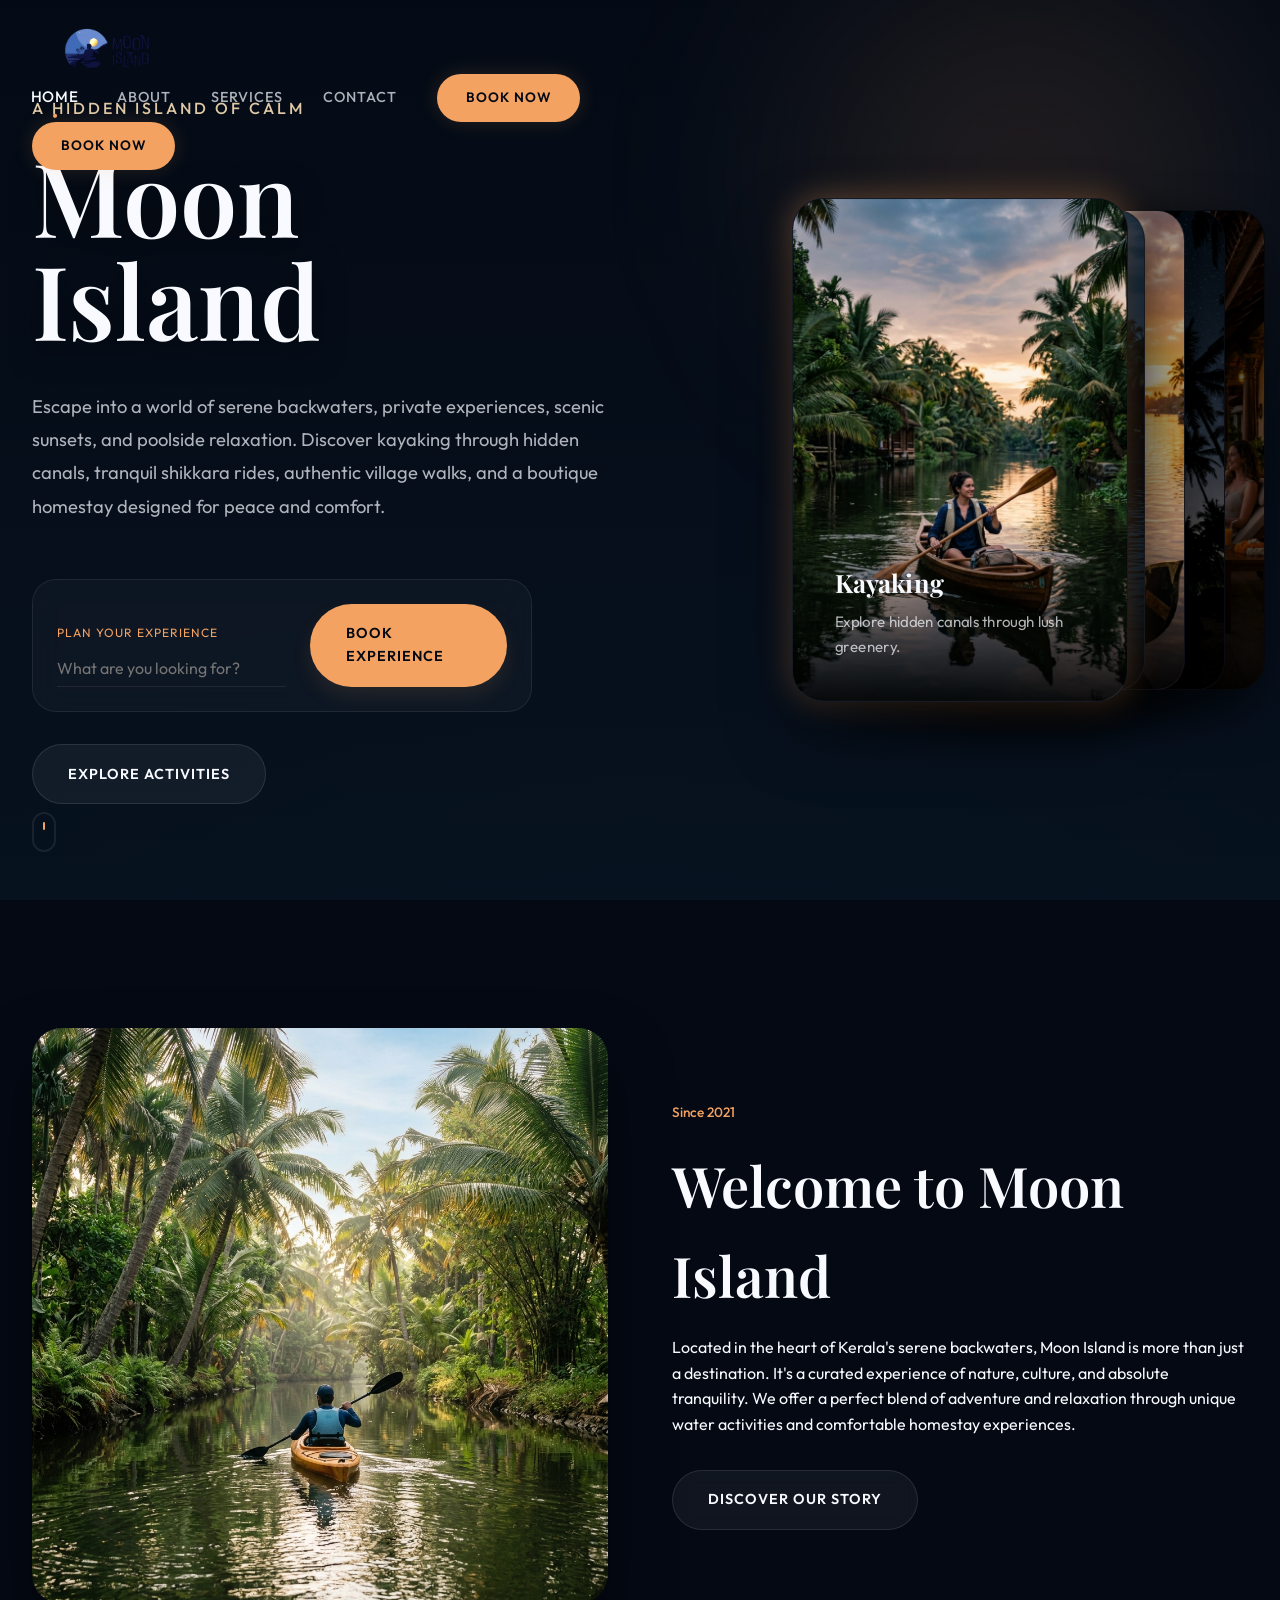
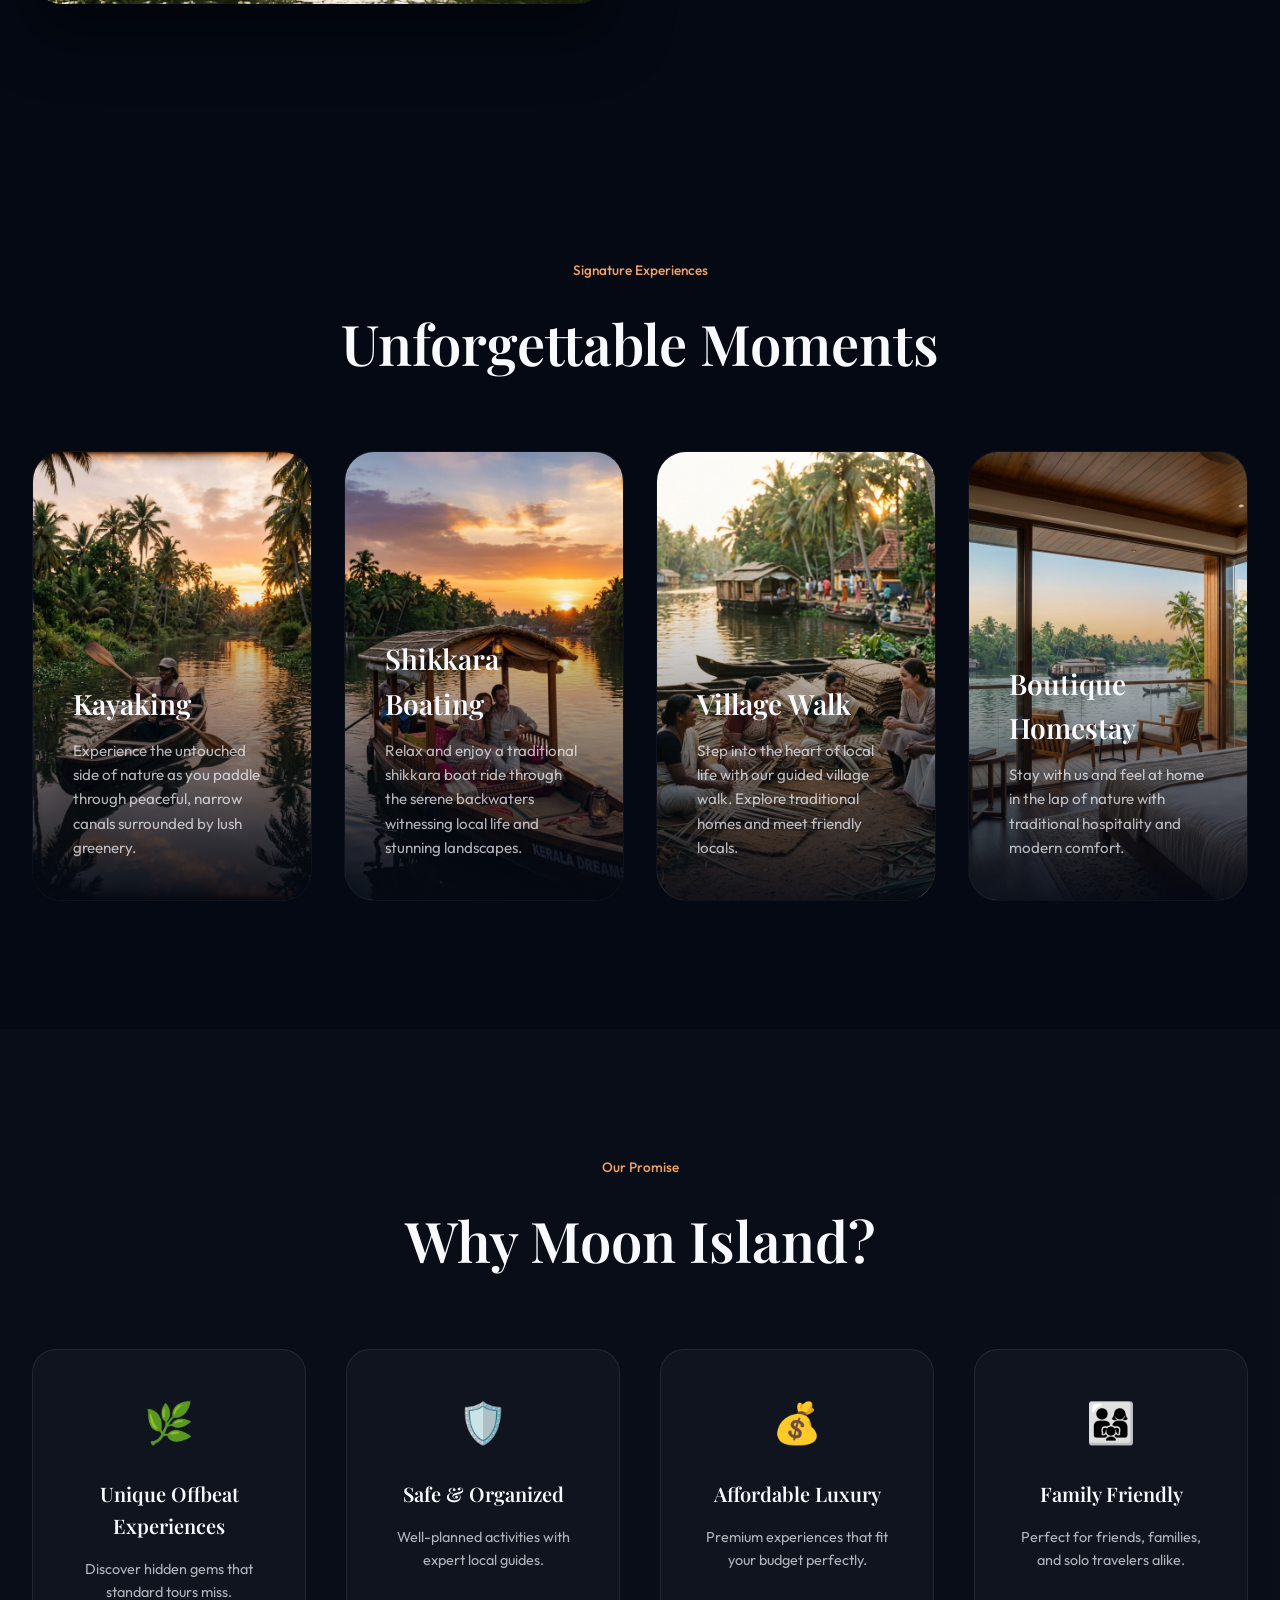
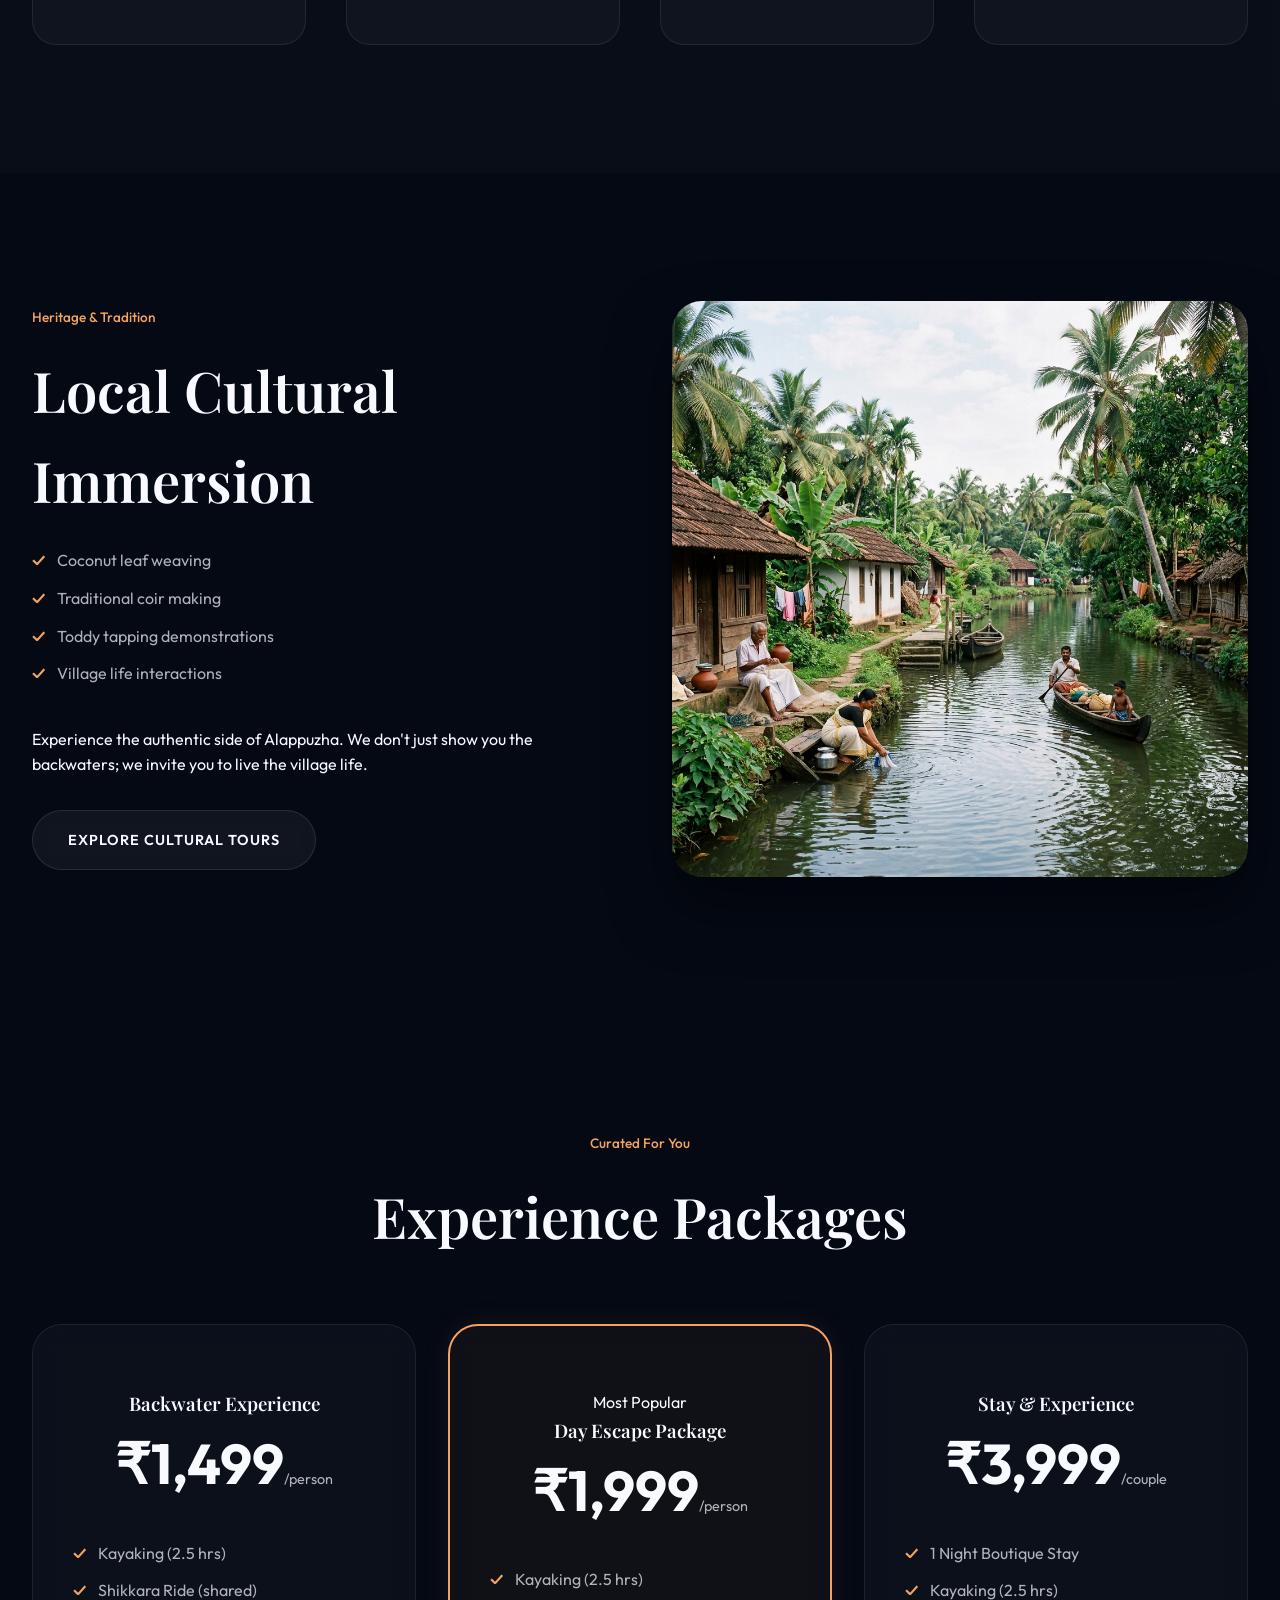
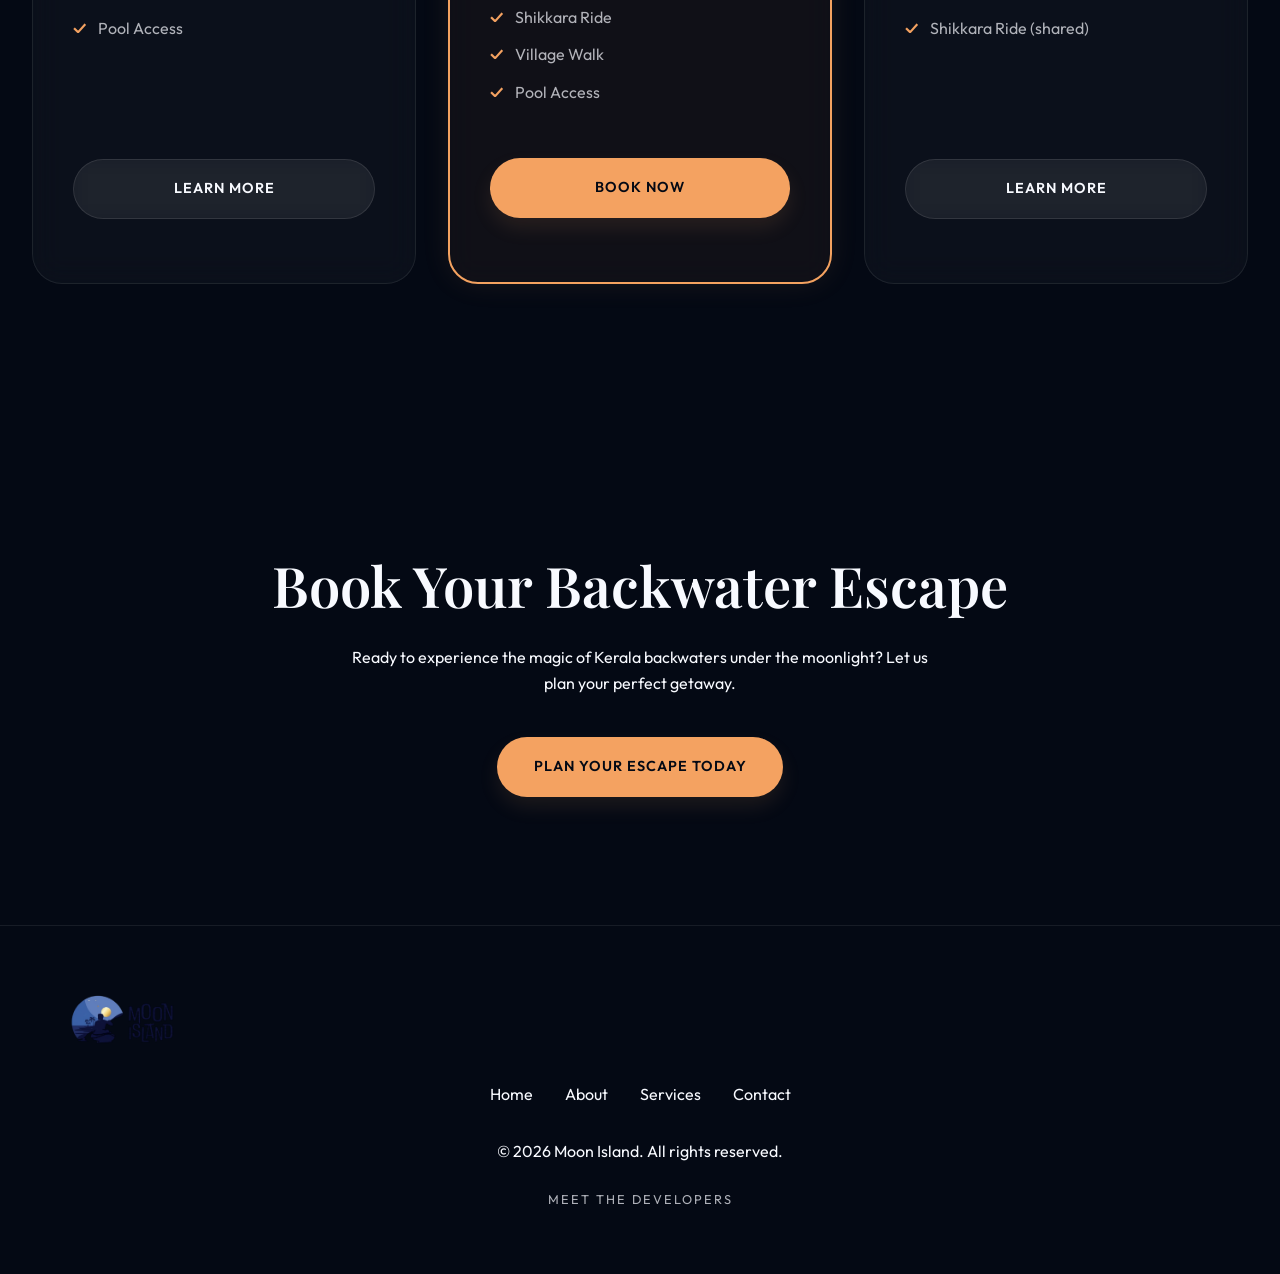
==== commit e867ec34: "upload certificates" ====
--- a/index.html
+++ b/index.html
@@ -54,8 +54,11 @@
         <!-- Hero Section -->
         <section class="hero-premium">
             <div class="hero-bg-container">
-                <img src="assets/hero-bg.png" alt="Moonlit Backwater" class="hero-img-bg">
+                <video autoplay muted loop playsinline class="hero-video-bg-premium" preload="auto">
+                    <source src="moon island vedio hero.mp4" type="video/mp4">
+                </video>
                 <div class="hero-overlay-premium"></div>
+                <div class="moonlight-glow"></div>
                 <div class="mist-effect"></div>
             </div>
             
@@ -71,11 +74,11 @@
                                 <label for="plan-exp">Plan Your Experience</label>
                                 <input type="text" id="plan-exp" placeholder="What are you looking for?">
                             </div>
-                            <a href="contact.html" class="btn btn-primary">Book Now</a>
+                            <a href="contact.html" class="btn btn-primary">Book Experience</a>
                         </div>
                         
                         <div class="hero-btns-secondary stagger-5">
-                            <a href="services.html" class="btn btn-outline">Explore Experiences</a>
+                            <a href="services.html" class="btn btn-outline">Explore Activities</a>
                         </div>
                     </div>
                 </div>
@@ -155,7 +158,7 @@
                 
                 <div class="experience-grid">
                     <!-- Kayaking -->
-                    <div class="experience-card">
+                    <div class="experience-card stagger-item">
                         <div class="experience-img-wrapper">
                             <img src="assets/kayak.png" alt="Kayaking">
                         </div>
@@ -166,7 +169,7 @@
                     </div>
                     
                     <!-- Shikkara -->
-                    <div class="experience-card">
+                    <div class="experience-card stagger-item">
                         <div class="experience-img-wrapper">
                             <img src="assets/boat.png" alt="Shikkara Boating">
                         </div>
@@ -177,7 +180,7 @@
                     </div>
 
                     <!-- Village Walk -->
-                    <div class="experience-card">
+                    <div class="experience-card stagger-item">
                         <div class="experience-img-wrapper">
                             <img src="assets/village.png" alt="Village Walk">
                         </div>
@@ -188,7 +191,7 @@
                     </div>
 
                     <!-- Homestay -->
-                    <div class="experience-card">
+                    <div class="experience-card stagger-item">
                         <div class="experience-img-wrapper">
                             <img src="assets/homestay.png" alt="Boutique Homestay">
                         </div>
@@ -266,7 +269,7 @@
                 </div>
                 
                 <div class="experience-grid" style="grid-template-columns: repeat(auto-fit, minmax(300px, 1fr));">
-                    <div class="package-card">
+                    <div class="package-card stagger-item">
                         <h3>Backwater Experience</h3>
                         <div class="price">₹1,499<span>/person</span></div>
                         <ul class="package-features">
@@ -277,7 +280,7 @@
                         <a href="services.html" class="btn btn-outline">Learn More</a>
                     </div>
 
-                    <div class="package-card popular">
+                    <div class="package-card popular stagger-item">
                         <div class="badge">Most Popular</div>
                         <h3>Day Escape Package</h3>
                         <div class="price">₹1,999<span>/person</span></div>
@@ -290,7 +293,7 @@
                         <a href="contact.html" class="btn btn-primary">Book Now</a>
                     </div>
 
-                    <div class="package-card">
+                    <div class="package-card stagger-item">
                         <h3>Stay & Experience</h3>
                         <div class="price">₹3,999<span>/couple</span></div>
                         <ul class="package-features">
--- a/style.css
+++ b/style.css
@@ -142,21 +142,17 @@
 
 .navbar.scrolled {
     padding: 1rem 0;
-    background: rgba(4, 9, 20, 0.8);
+    background: rgba(7, 19, 33, 0.6);
     backdrop-filter: blur(20px);
-    border-bottom: 1px solid var(--glass-border);
-}
-
-.nav-container {
-    display: flex;
-    justify-content: space-between;
-    align-items: center;
+    -webkit-backdrop-filter: blur(20px);
+    border-bottom: 1px solid rgba(255, 255, 255, 0.05);
 }
 
 .brand-logo {
     height: 50px;
     width: auto;
     transition: var(--transition);
+    filter: brightness(1.1);
 }
 
 .navbar.scrolled .brand-logo {
@@ -170,35 +166,41 @@
 }
 
 .nav-link {
-    font-size: 0.95rem;
-    font-weight: 400;
+    font-size: 0.9rem;
+    font-weight: 500;
     position: relative;
     color: var(--text-muted);
+    text-transform: uppercase;
+    letter-spacing: 1px;
 }
 
 .nav-link:hover, .nav-link.active {
     color: var(--text-white);
+    transform: scale(1.05);
 }
 
 .nav-link::after {
     content: '';
     position: absolute;
-    bottom: -5px;
-    left: 0;
-    width: 0;
-    height: 1px;
+    bottom: -8px;
+    left: 50%;
+    transform: translateX(-50%);
+    width: 4px;
+    height: 4px;
     background: var(--accent-gold);
+    border-radius: 50%;
+    opacity: 0;
     transition: var(--transition);
 }
 
-.nav-link:hover::after, .nav-link.active::after {
-    width: 100%;
+.nav-link.active::after, .nav-link:hover::after {
+    opacity: 1;
 }
 
 .nav-cta .btn {
-    padding: 0.70rem 1.70rem;
-    font-size: 0.9rem;
-    box-shadow: 0 0 15px rgba(244, 162, 97, 0.2);
+    padding: 0.75rem 1.75rem;
+    font-size: 0.85rem;
+    box-shadow: 0 0 20px rgba(244, 162, 97, 0.15);
 }
 
 /* Icons and Micro-animations */
@@ -229,38 +231,41 @@
     display: inline-flex;
     align-items: center;
     justify-content: center;
-    padding: 1rem 2rem;
+    padding: 1.1rem 2.2rem;
     border-radius: 50px;
-    font-size: 0.95rem;
-    font-weight: 500;
+    font-size: 0.9rem;
+    font-weight: 600;
     cursor: pointer;
-    transition: var(--transition);
+    transition: all 0.5s cubic-bezier(0.165, 0.84, 0.44, 1);
     border: 1px solid transparent;
+    text-transform: uppercase;
+    letter-spacing: 1px;
 }
 
 .btn-primary {
     background: var(--accent-gold);
-    color: #1a1a1a;
+    color: #040914;
+    box-shadow: 0 10px 20px rgba(244, 162, 97, 0.1);
 }
 
 .btn-primary:hover {
     background: #f6b281;
-    transform: translateY(-3px) scale(1.02);
-    box-shadow: 0 10px 25px var(--accent-gold-glow);
+    transform: translateY(-5px);
+    box-shadow: 0 15px 30px rgba(244, 162, 97, 0.3);
 }
 
 .btn-outline {
-    background: rgba(255, 255, 255, 0.02);
-    border: 1px solid var(--glass-border);
+    background: rgba(255, 255, 255, 0.05);
+    border: 1px solid rgba(255, 255, 255, 0.1);
     color: var(--text-white);
-    backdrop-filter: blur(8px);
+    backdrop-filter: blur(10px);
 }
 
 .btn-outline:hover {
-    background: var(--glass-hover);
+    background: rgba(255, 255, 255, 0.1);
     border-color: var(--moonlight);
-    transform: translateY(-3px) scale(1.02);
-    box-shadow: 0 10px 20px rgba(141, 198, 255, 0.1);
+    transform: translateY(-5px);
+    box-shadow: 0 15px 30px rgba(141, 198, 255, 0.1);
 }
 
 /* Premium Hero Section */
@@ -281,13 +286,20 @@
     width: 100%;
     height: 100%;
     z-index: 1;
-}
-
-.hero-img-bg {
+    overflow: hidden;
+}
+
+.hero-video-bg-premium {
     width: 100%;
     height: 100%;
     object-fit: cover;
-    filter: brightness(0.4) saturate(1.2);
+    filter: brightness(0.4);
+    animation: zoomBG 20s infinite alternate linear;
+}
+
+@keyframes zoomBG {
+    0% { transform: scale(1.05); }
+    100% { transform: scale(1.12); }
 }
 
 .hero-overlay-premium {
@@ -296,8 +308,20 @@
     left: 0;
     width: 100%;
     height: 100%;
-    background: linear-gradient(to right, var(--bg-navy) 20%, transparent 60%, rgba(4, 9, 20, 0.6) 100%),
-                linear-gradient(to bottom, transparent 60%, var(--bg-navy) 100%);
+    background: linear-gradient(180deg, rgba(5, 12, 22, 0.5), rgba(7, 19, 33, 0.8));
+    z-index: 2;
+}
+
+.moonlight-glow {
+    position: absolute;
+    top: -10%;
+    right: -10%;
+    width: 60%;
+    height: 60%;
+    background: radial-gradient(circle, rgba(244, 162, 97, 0.15) 0%, transparent 70%);
+    filter: blur(80px);
+    z-index: 3;
+    pointer-events: none;
 }
 
 .mist-effect {
@@ -331,32 +355,34 @@
 }
 
 .hero-content-premium {
-    max-width: 600px;
+    max-width: 650px;
 }
 
 .hero-tag {
-    font-size: 1.1rem;
-    color: var(--accent-gold);
+    font-size: 1rem;
+    color: #e0c9a6; /* Soft beige */
     font-weight: 500;
-    margin-bottom: 1rem;
+    margin-bottom: 1.5rem;
     display: block;
-    letter-spacing: 2px;
+    letter-spacing: 3px;
     text-transform: uppercase;
 }
 
 .hero-title-premium {
-    font-size: clamp(3.5rem, 8vw, 6rem);
+    font-size: clamp(3.5rem, 8vw, 6.5rem);
     line-height: 1;
-    margin-bottom: 2rem;
+    margin-bottom: 2.5rem;
     color: var(--text-white);
     text-shadow: 0 10px 30px rgba(0,0,0,0.5);
+    font-family: 'Playfair Display', serif;
 }
 
 .hero-desc-premium {
     font-size: 1.15rem;
     color: var(--text-muted);
-    margin-bottom: 3rem;
+    margin-bottom: 3.5rem;
     line-height: 1.8;
+    max-width: 600px;
 }
 
 .hero-action-box {
@@ -572,7 +598,7 @@
 @media (max-width: 1024px) {
     .hero-split-container {
         grid-template-columns: 1fr;
-        gap: 3rem;
+        gap: 4rem;
         padding-top: 100px;
         text-align: center;
     }
@@ -583,7 +609,7 @@
     
     .hero-right {
         order: 1;
-        height: 450px;
+        height: 500px;
     }
     
     .hero-content-premium {
@@ -592,19 +618,16 @@
     }
     
     .hero-action-box {
-        margin: 0 auto 2rem;
+        margin: 0 auto 2.5rem;
+    }
+    
+    .hero-desc-premium {
+        margin: 0 auto 3rem;
     }
     
     .card-slider-3d {
-        width: 260px;
-        height: 380px;
-    }
-    
-    .card-3d {
-        transform: 
-            translateX(calc(var(--i) * 20px)) 
-            translateZ(calc(var(--i) * -50px)) 
-            rotateY(-20deg);
+        width: 280px;
+        height: 420px;
     }
     
     .scroll-indicator-premium {
@@ -613,13 +636,16 @@
 }
 
 @media (max-width: 768px) {
+    section {
+        padding: 5rem 0;
+    }
+    
     .hero-premium {
         height: auto;
-        padding: 120px 0 80px;
+        padding: 140px 0 100px;
     }
     
     .hero-title-premium {
-        font-size: 3rem;
     }
     
     .hero-action-box {
@@ -686,45 +712,67 @@
     gap: 2rem;
 }
 
+/* Experiences Section Refinement */
 .experience-card {
-    background: var(--glass-bg);
-    border: 1px solid var(--glass-border);
-    border-radius: 24px;
+    height: 450px;
+    position: relative;
+    border-radius: 30px;
     overflow: hidden;
-    transition: var(--transition);
-    position: relative;
+    background: var(--bg-deep);
+    border: 1px solid rgba(255, 255, 255, 0.05);
     backdrop-filter: blur(10px);
-}
-
-.experience-card:hover {
-    background: var(--glass-hover);
-    border-color: var(--moonlight-glow);
-    transform: translateY(-10px);
-    box-shadow: 0 20px 40px rgba(0, 0, 0, 0.3);
+    transition: transform 0.6s cubic-bezier(0.165, 0.84, 0.44, 1), box-shadow 0.6s ease;
 }
 
 .experience-img-wrapper {
-    height: 250px;
-    overflow: hidden;
+    position: absolute;
+    top: 0;
+    left: 0;
+    width: 100%;
+    height: 100%;
+    z-index: 1;
 }
 
 .experience-img-wrapper img {
     width: 100%;
     height: 100%;
     object-fit: cover;
-    transition: transform 0.6s ease;
+    transition: transform 0.8s ease;
+}
+
+.experience-card::after {
+    content: '';
+    position: absolute;
+    top: 0;
+    left: 0;
+    width: 100%;
+    height: 100%;
+    background: linear-gradient(to bottom, transparent 30%, rgba(4, 9, 20, 0.9) 100%);
+    z-index: 2;
+}
+
+.experience-info {
+    position: absolute;
+    bottom: 0;
+    left: 0;
+    width: 100%;
+    padding: 2.5rem;
+    z-index: 3;
+    transition: transform 0.4s ease;
+}
+
+.experience-card:hover {
+    transform: translateY(-10px) scale(1.02);
+    box-shadow: 0 30px 60px rgba(0, 0, 0, 0.5);
+    border-color: rgba(141, 198, 255, 0.2);
 }
 
 .experience-card:hover .experience-img-wrapper img {
     transform: scale(1.1);
 }
 
-.experience-info {
-    padding: 2rem;
-}
-
 .experience-info h3 {
-    font-size: 1.5rem;
+    font-size: 1.75rem;
     margin-bottom: 0.75rem;
 }
 
@@ -772,53 +820,61 @@
 
 /* Packages Section */
 .package-card {
-    background: var(--glass-bg);
-    border: 1px solid var(--glass-border);
-    border-radius: 24px;
-    padding: 3rem 2rem;
+    background: rgba(255, 255, 255, 0.03);
+    border: 1px solid rgba(255, 255, 255, 0.08);
+    border-radius: 30px;
+    padding: 4rem 2.5rem;
     text-align: center;
-    transition: var(--transition);
+    transition: transform 0.5s cubic-bezier(0.165, 0.84, 0.44, 1), box-shadow 0.5s ease;
     position: relative;
     display: flex;
     flex-direction: column;
+    backdrop-filter: blur(15px);
+    -webkit-backdrop-filter: blur(15px);
+}
+
+.package-card:hover {
+    transform: translateY(-15px);
+    box-shadow: 0 30px 60px rgba(0,0,0,0.4);
+    border-color: var(--moonlight);
 }
 
 .package-card.popular {
-    border-color: var(--accent-gold);
-    transform: scale(1.05);
+    border: 2px solid var(--accent-gold);
     background: rgba(244, 162, 97, 0.05);
 }
 
-.badge {
-    position: absolute;
-    top: -15px;
-    left: 50%;
-    transform: translateX(-50%);
-    background: var(--accent-gold);
-    color: #1a1a1a;
-    padding: 0.4rem 1.2rem;
-    border-radius: 20px;
-    font-size: 0.75rem;
-    font-weight: 600;
-    text-transform: uppercase;
-}
-
-.package-card h3 {
-    font-size: 1.75rem;
-    margin-bottom: 1.5rem;
+.package-card.popular::before {
+    content: '';
+    position: absolute;
+    inset: 0;
+    border-radius: 28px;
+    box-shadow: 0 0 30px rgba(244, 162, 97, 0.1);
+    pointer-events: none;
 }
 
 .price {
-    font-size: 3rem;
-    font-weight: 600;
+    font-size: 3.5rem;
+    font-weight: 700;
     margin-bottom: 2rem;
-    font-family: 'Outfit', sans-serif;
+    color: var(--text-white);
 }
 
 .price span {
-    font-size: 1rem;
+    font-size: 0.9rem;
     color: var(--text-muted);
     font-weight: 400;
+    text-transform: lowercase;
+}
+
+.package-card .btn {
+    margin-top: auto;
+    transition: transform 0.4s ease, box-shadow 0.4s ease, background 0.4s ease;
+}
+
+.package-card .btn:hover {
+    box-shadow: 0 10px 25px rgba(244, 162, 97, 0.3);
+    transform: scale(1.05);
 }
 
 .package-features {
